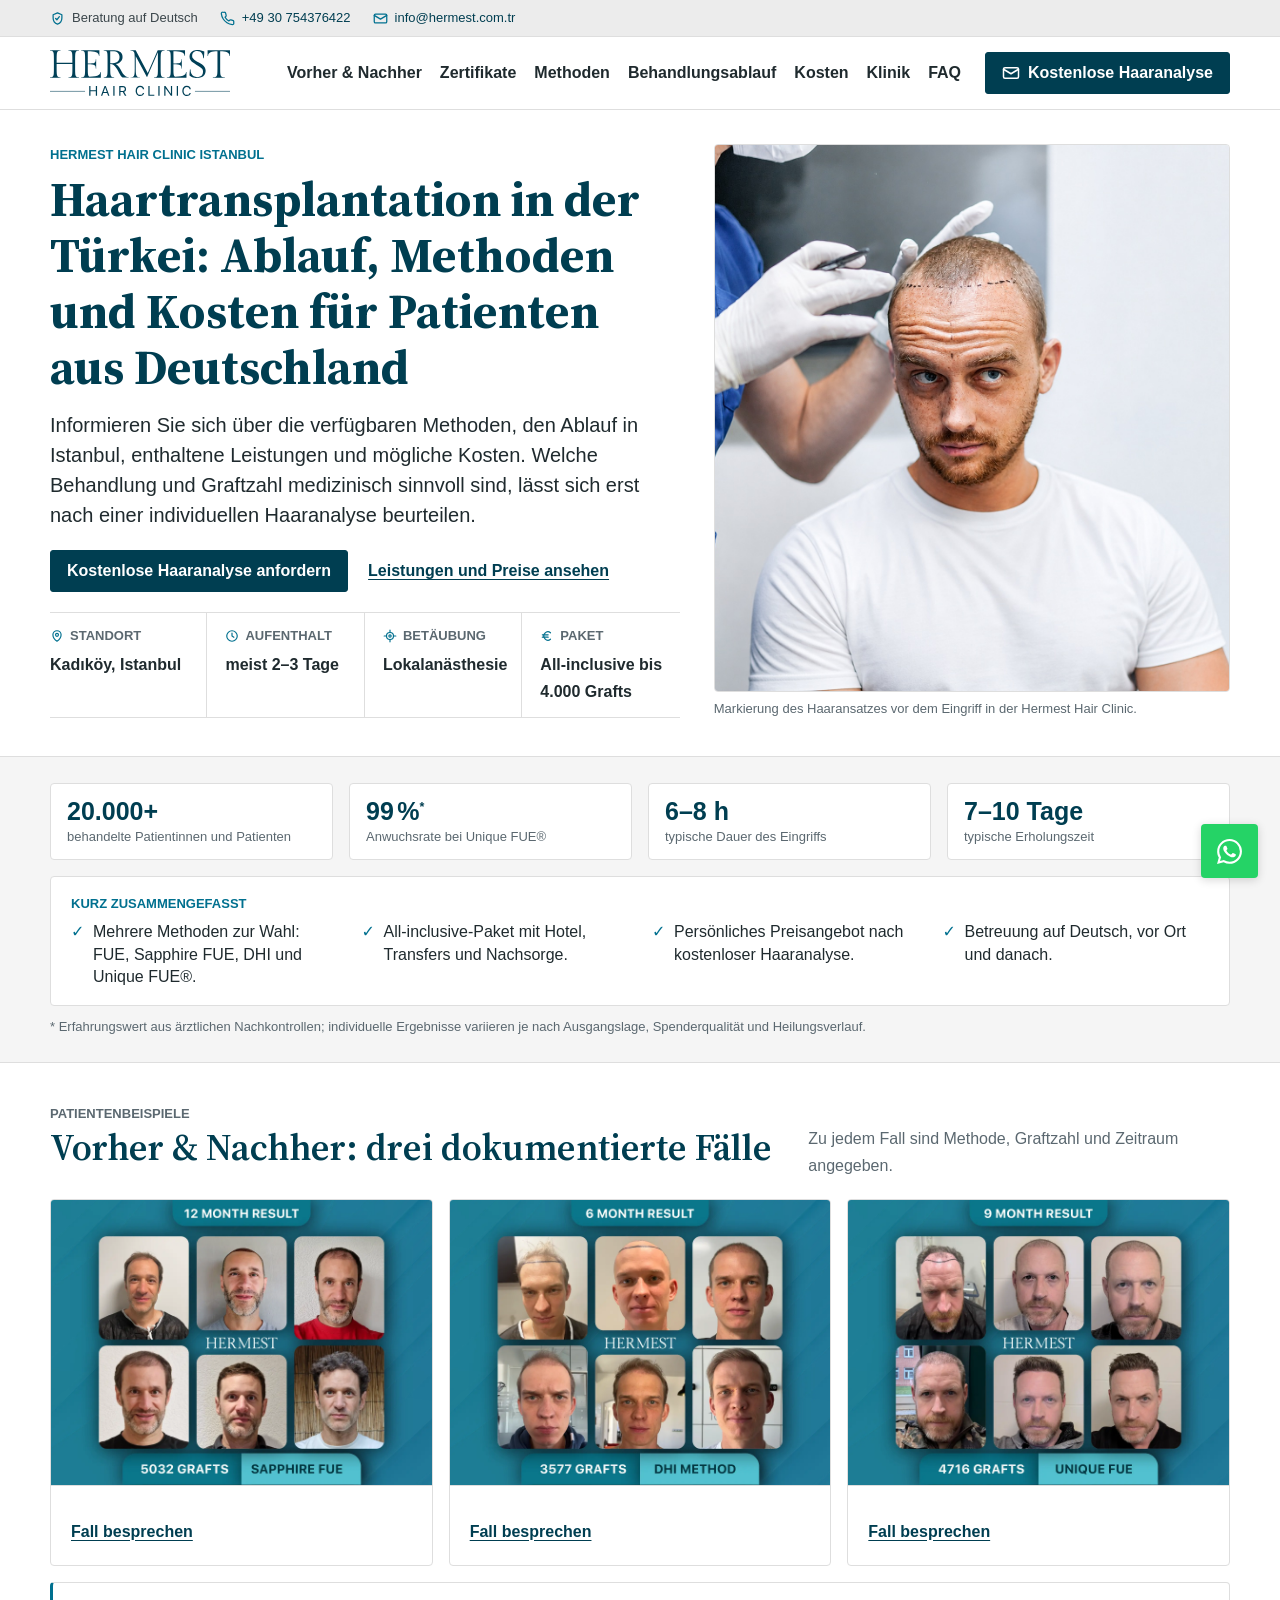
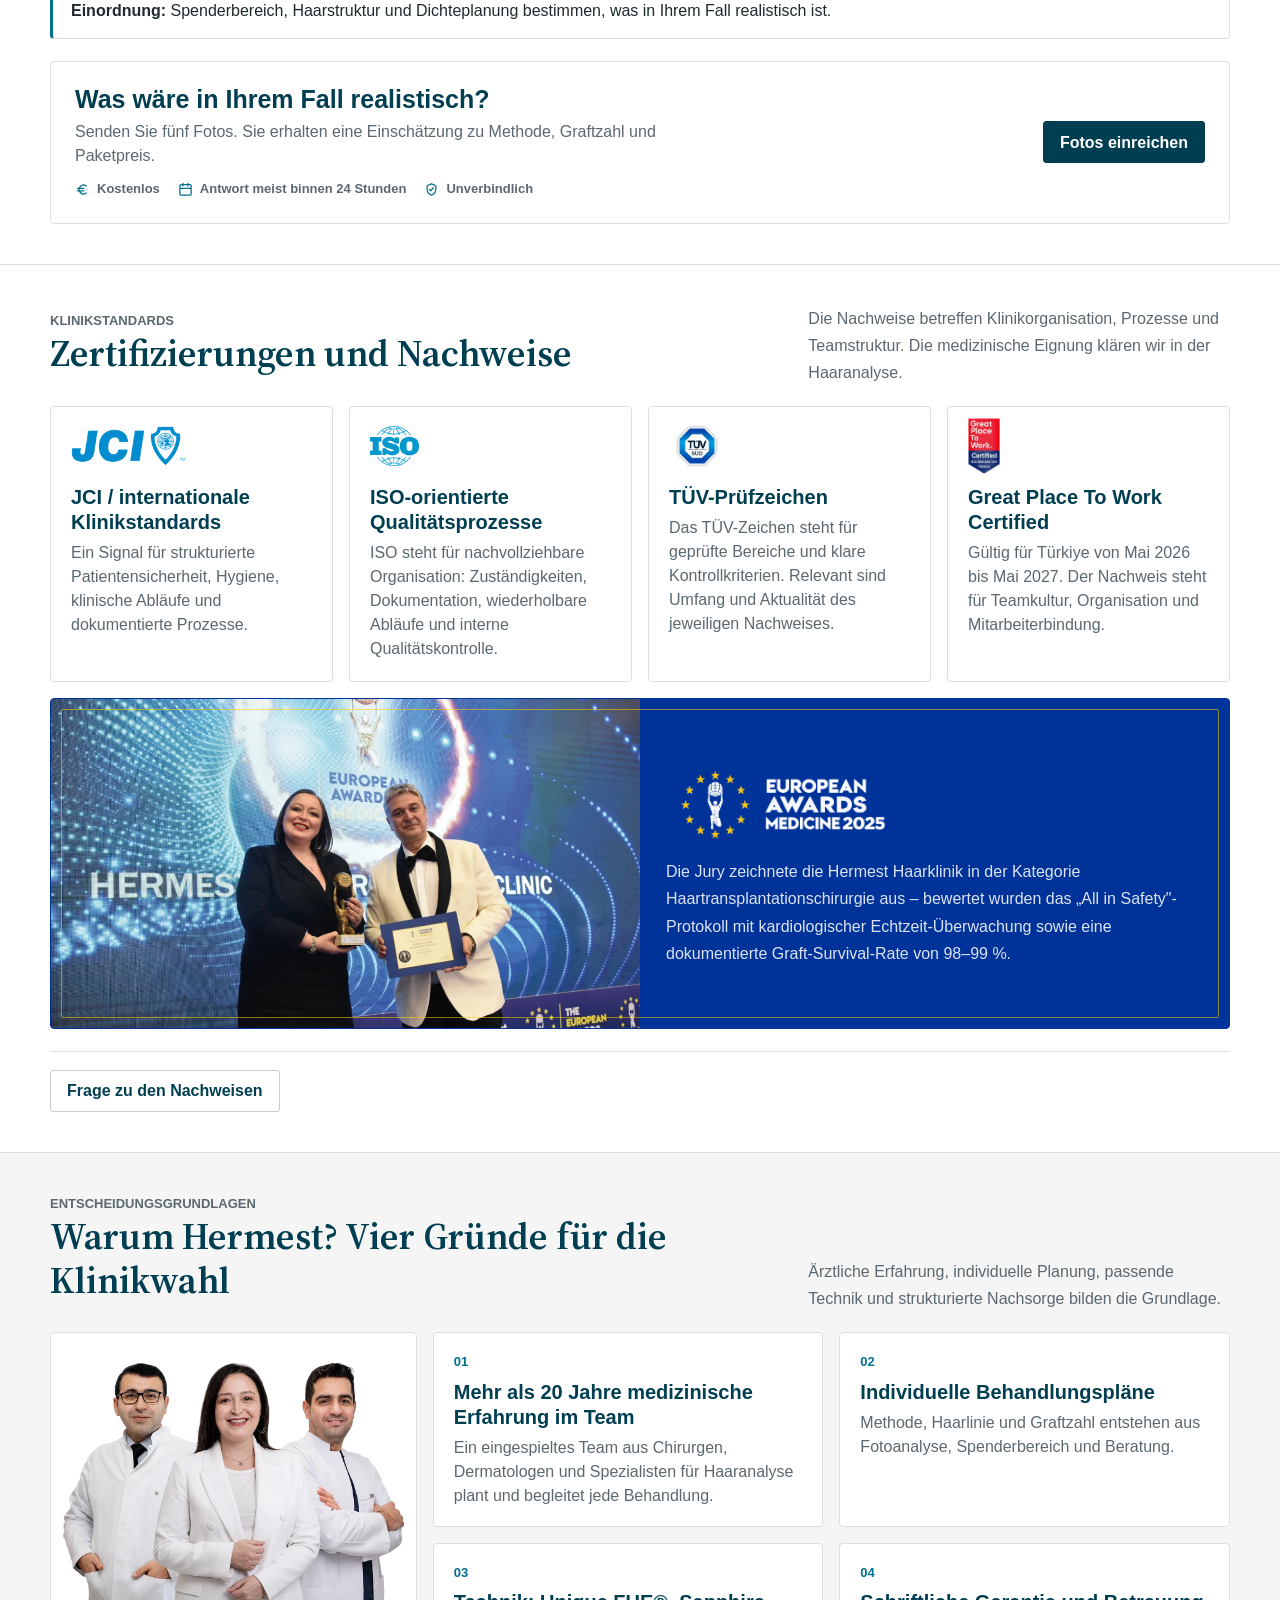
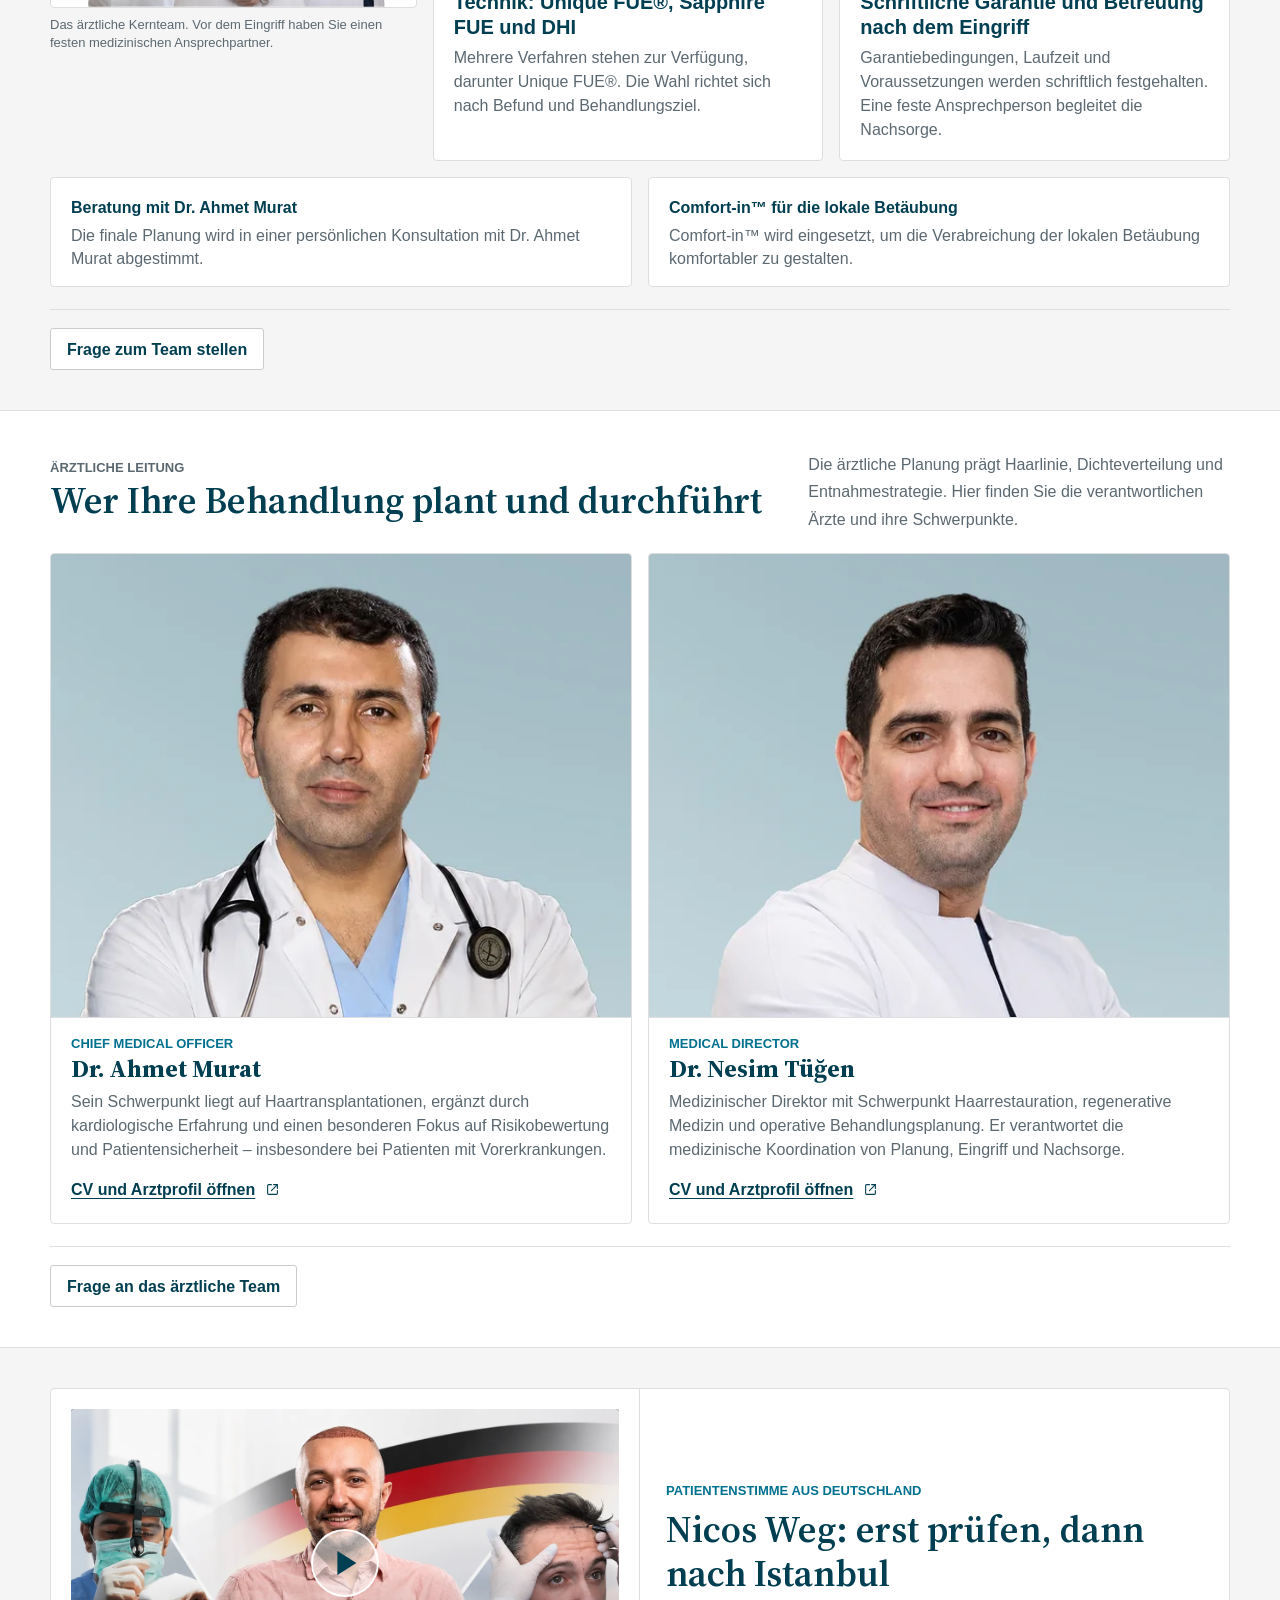
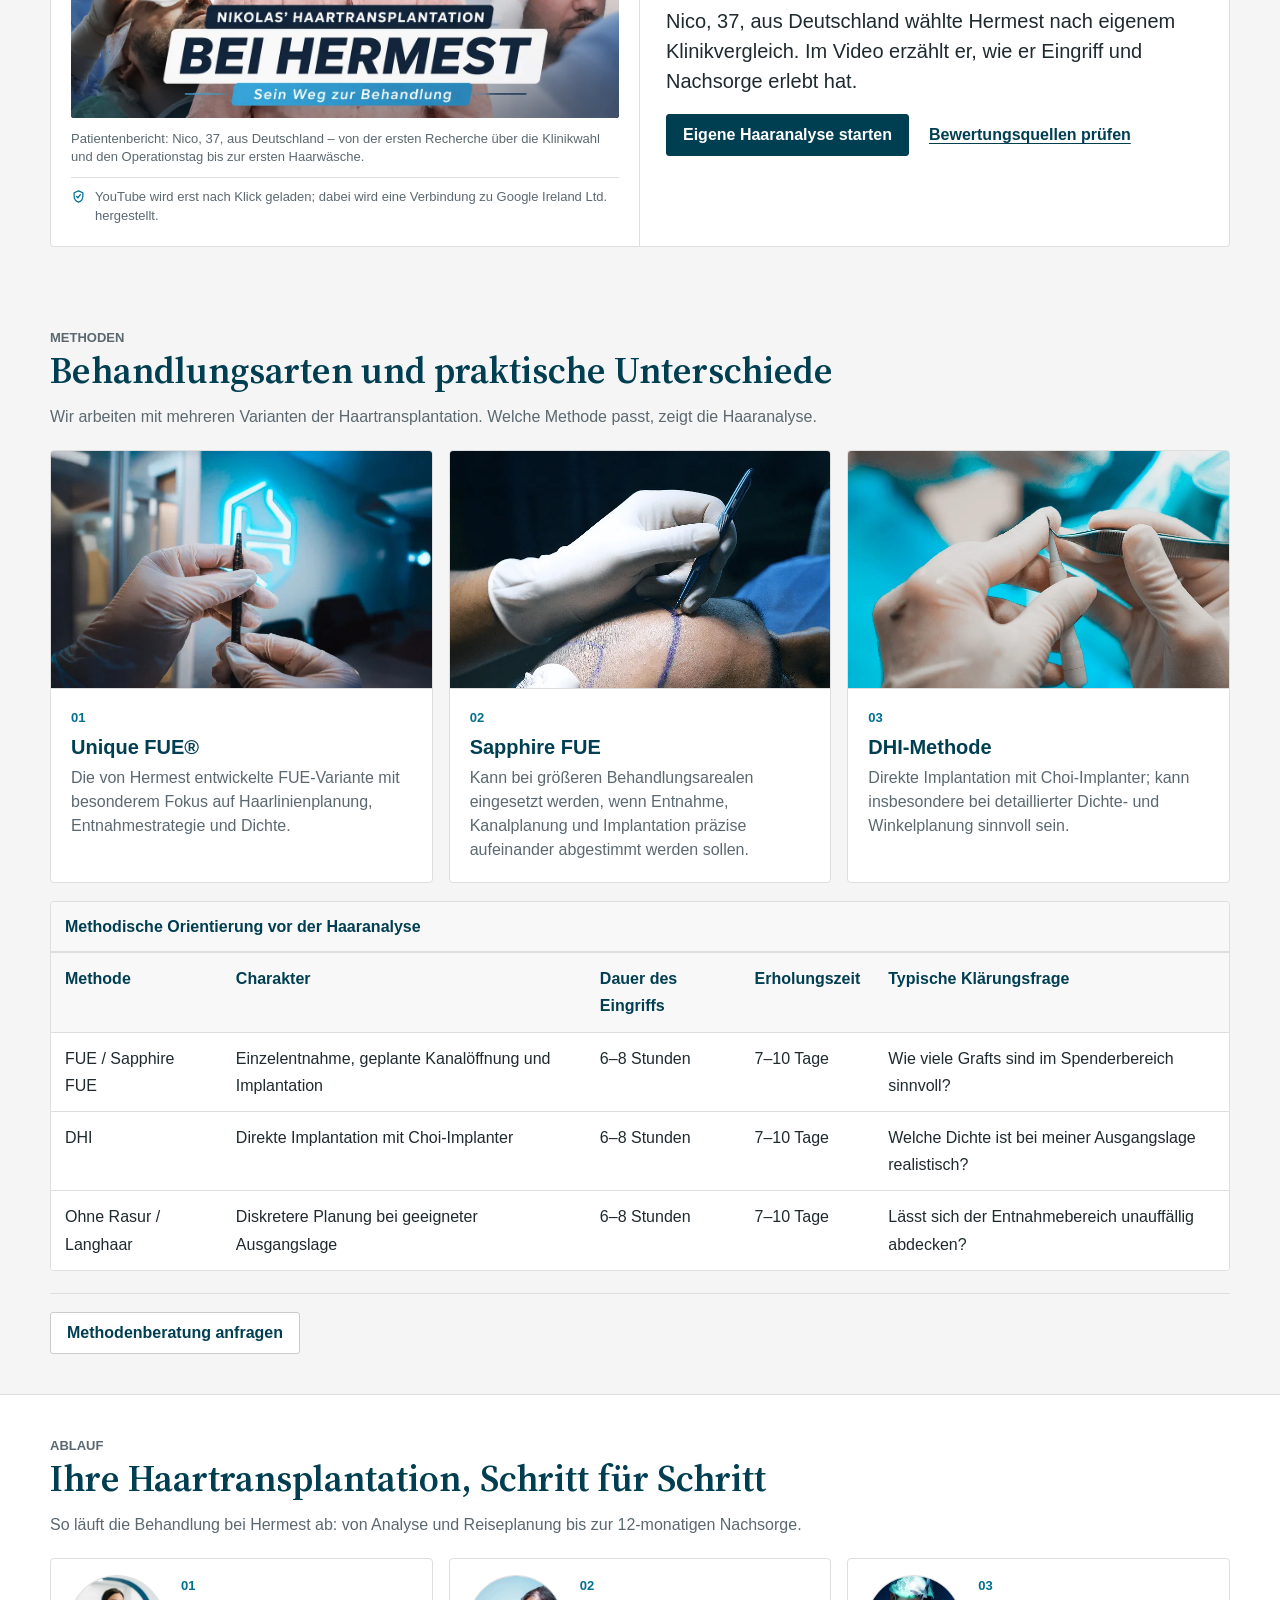
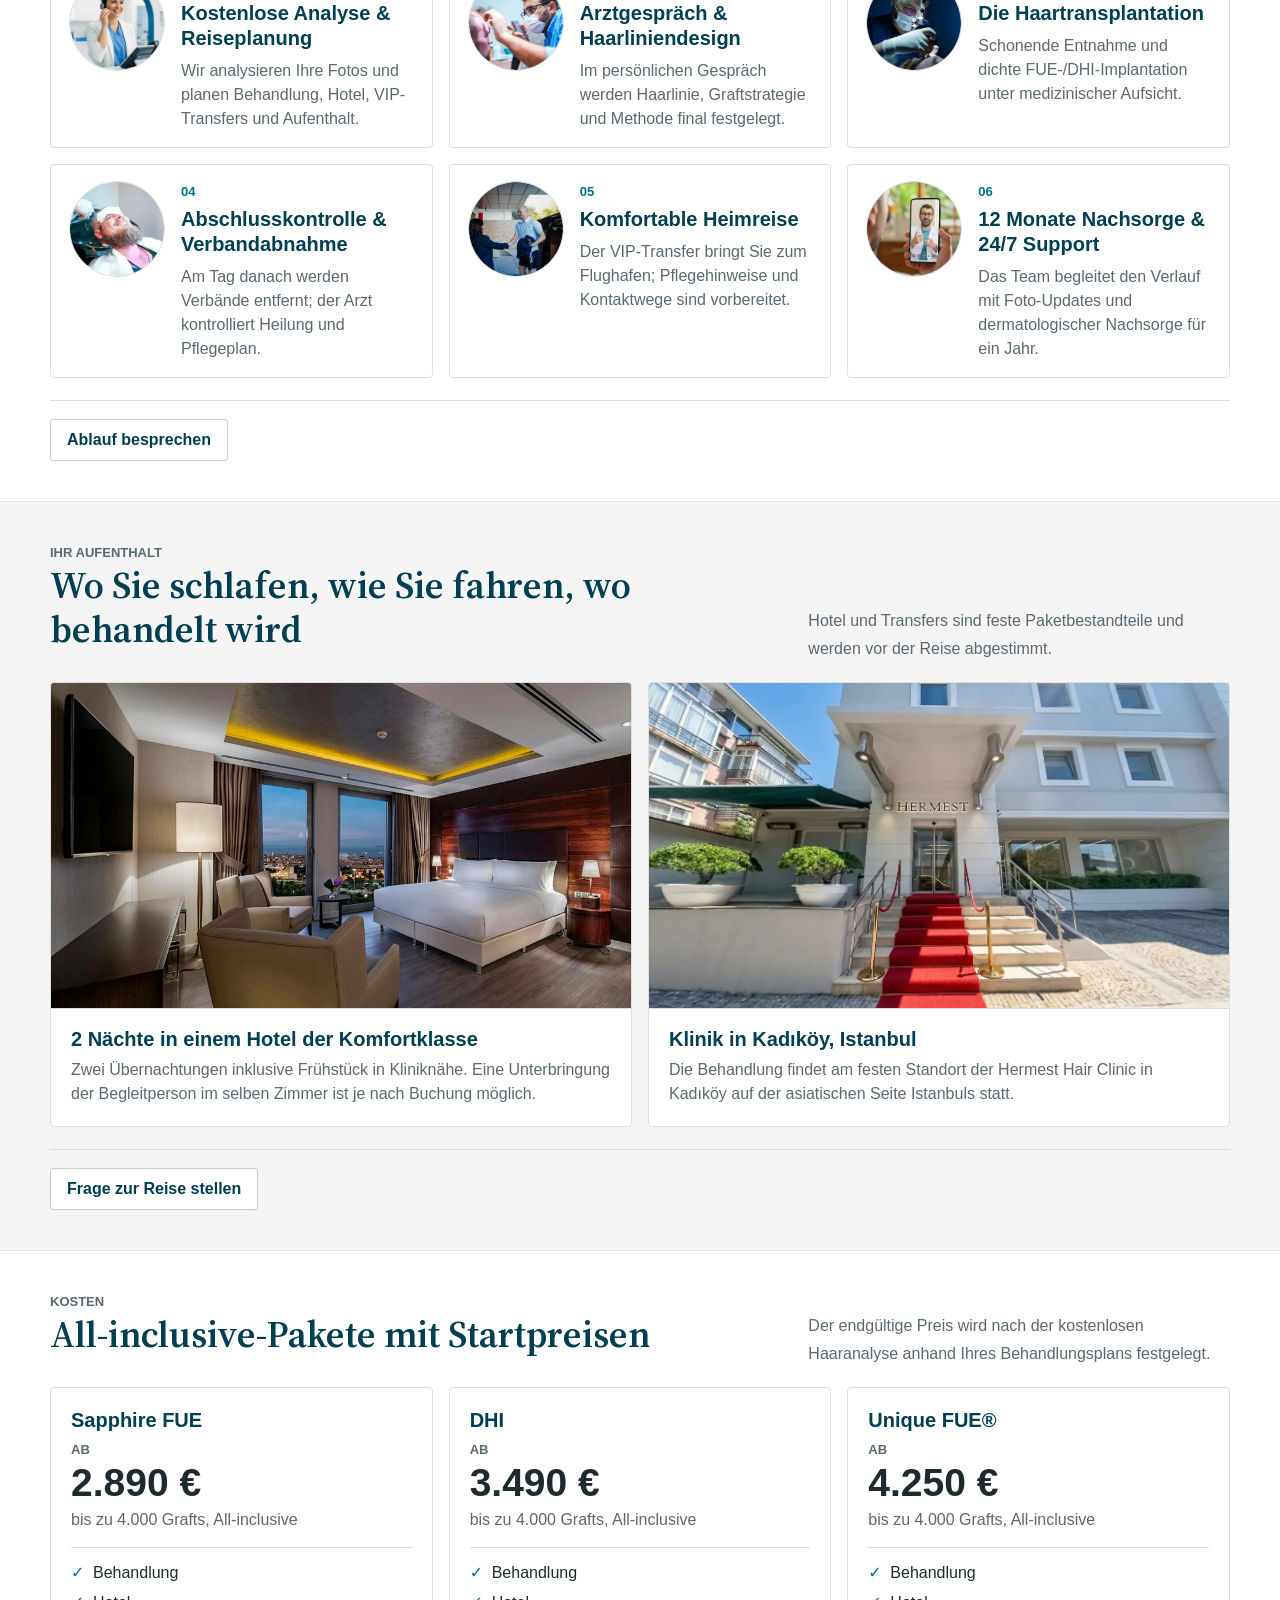
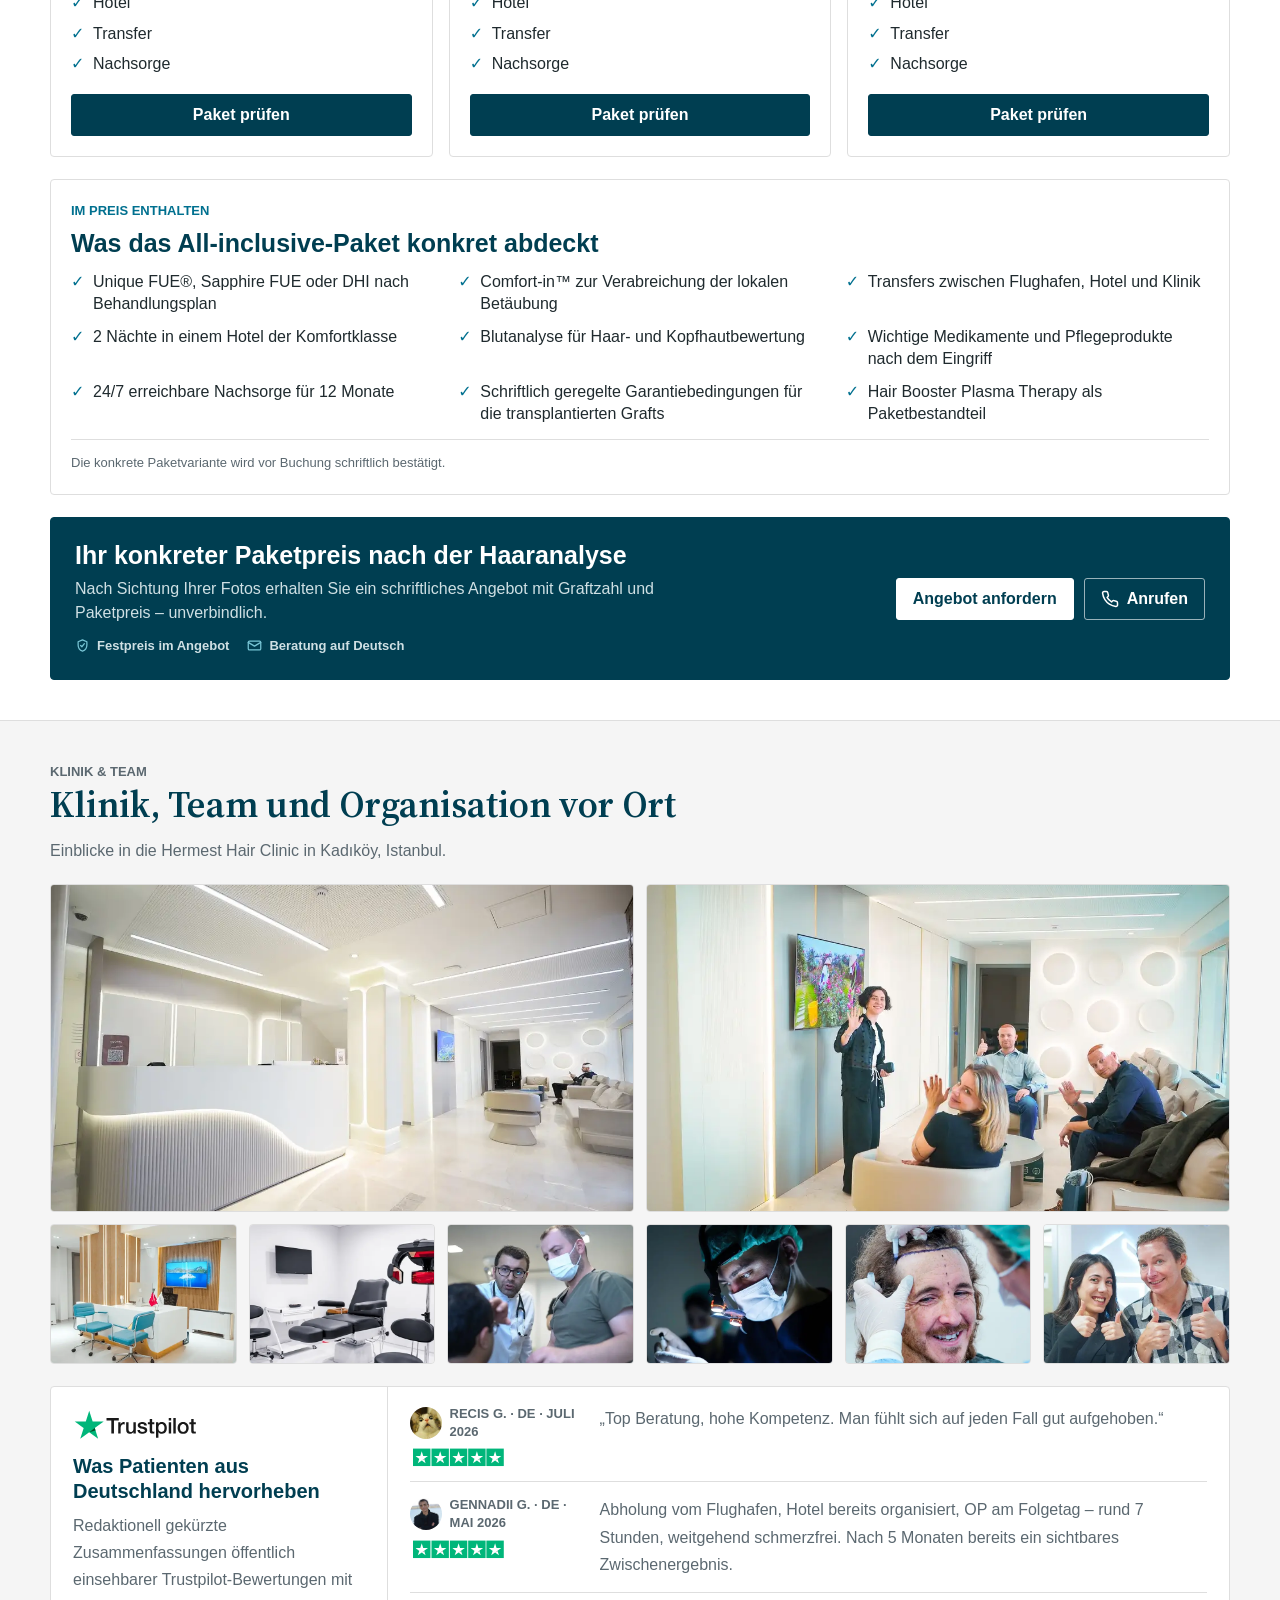
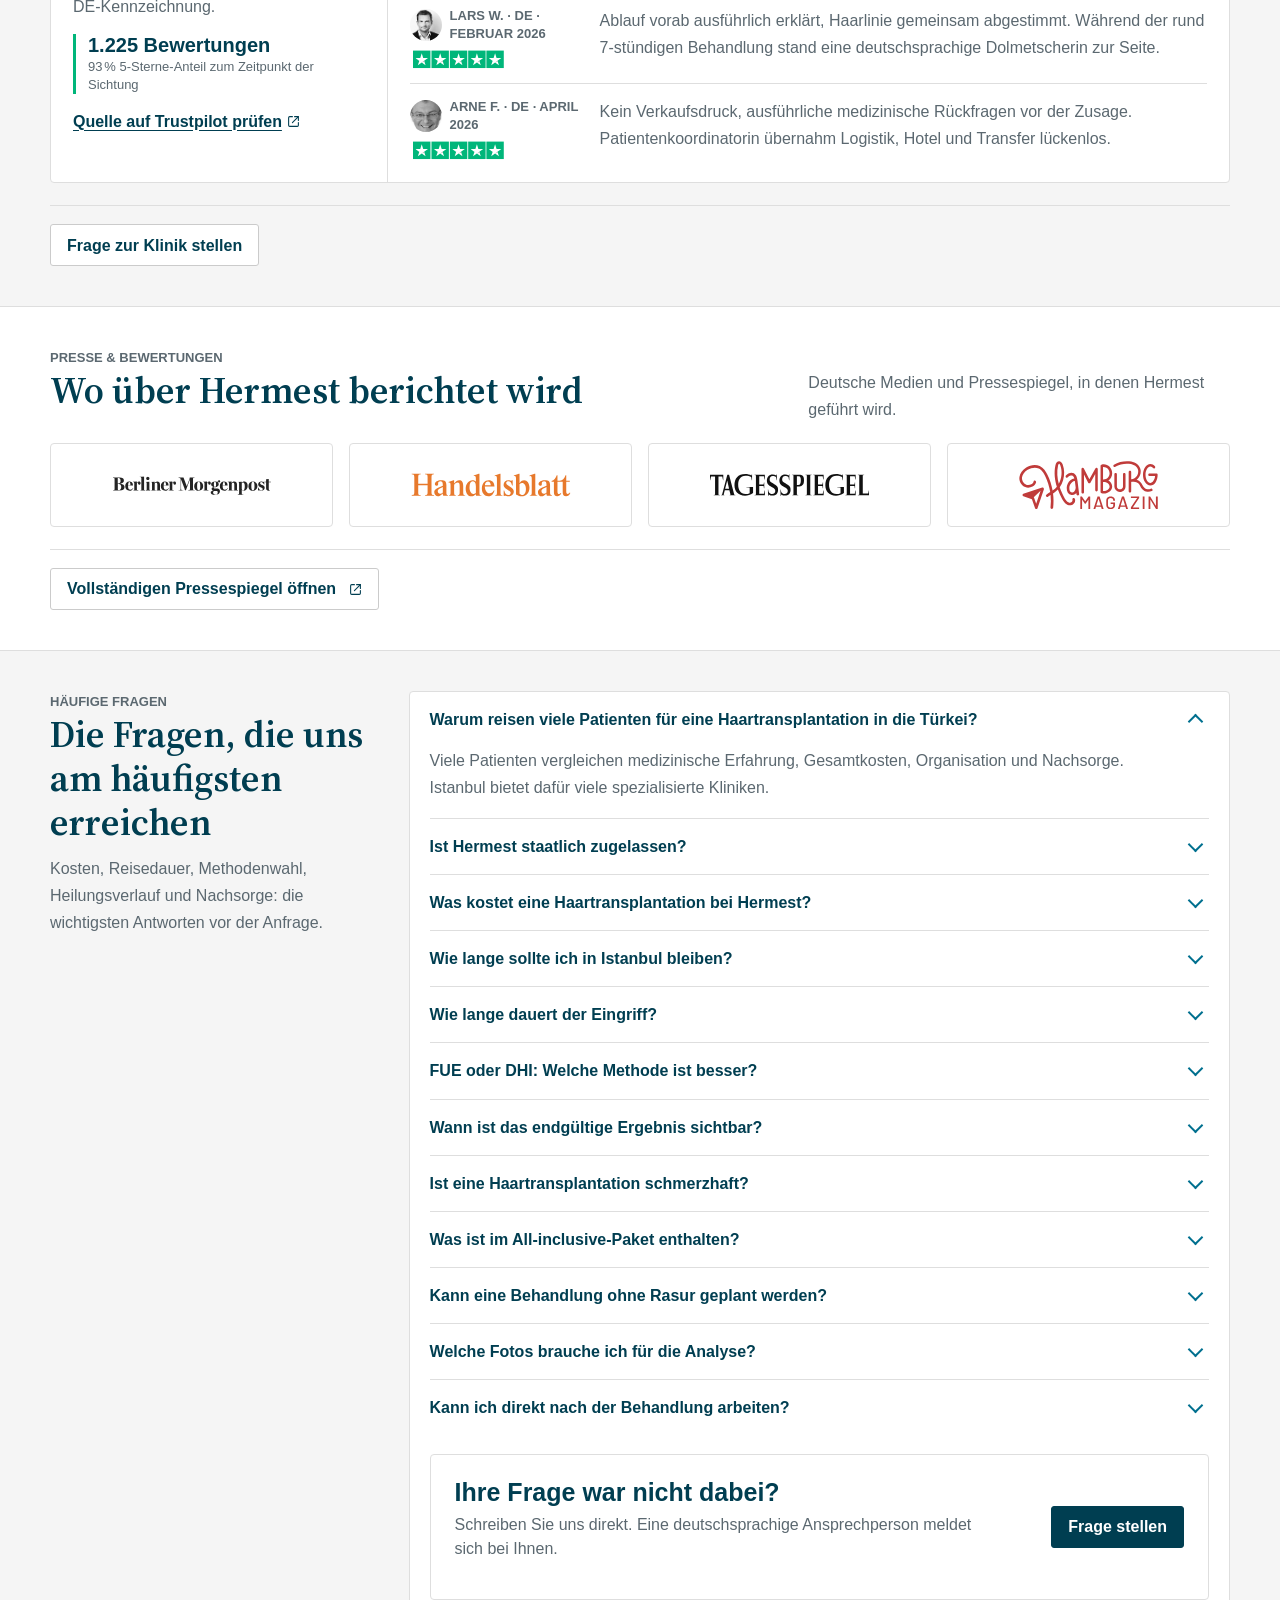
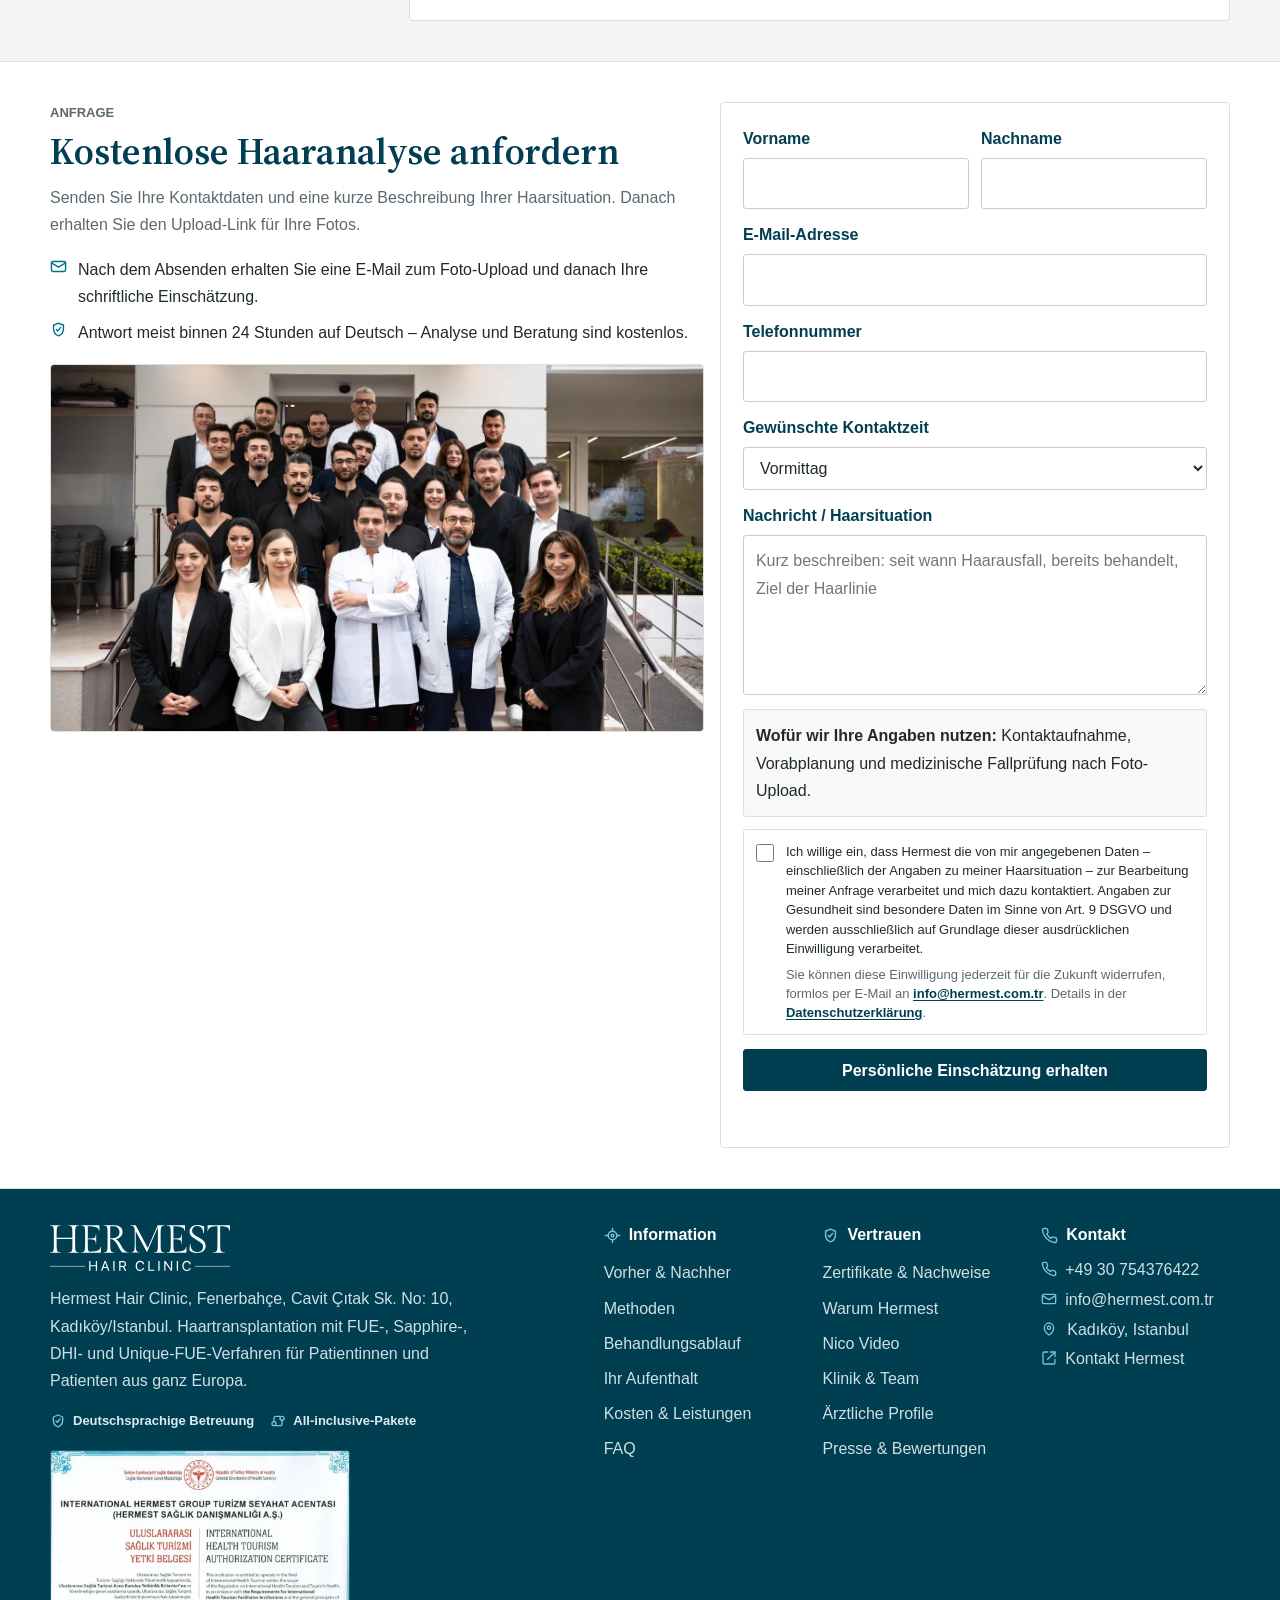
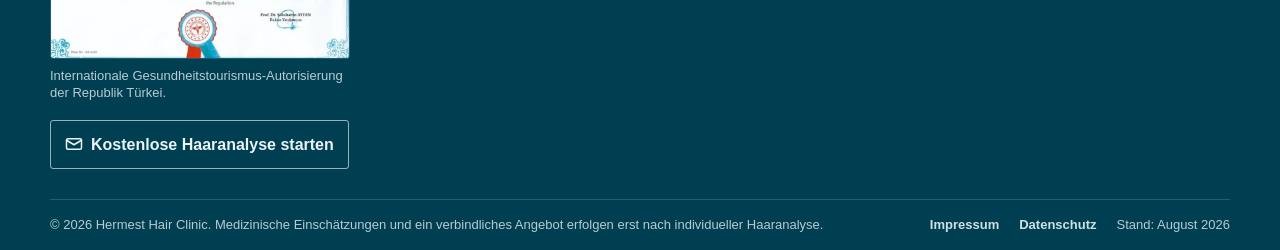
==== index.html @ f6129653 "Fix mobile nav overlap and press logos, update site assets - Fix mobile menu panel overlapping heade" ====
<!DOCTYPE html>
<html lang="de">
  <head>
    <meta charset="UTF-8" />
    <meta name="viewport" content="width=device-width, initial-scale=1.0" />
    <title>Haartransplantation Türkei | Hermest Hair Clinic – Beratung auf Deutsch</title>
    <meta
      name="description"
      content="Haartransplantation in Istanbul: Methoden, Ablauf, All-inclusive-Preise ab 2.890 Euro und kostenlose Haaranalyse. Deutschsprachige Betreuung, JCI- und ISO-zertifizierte Klinik."
    />
    <meta name="theme-color" content="#003e51" />
    <link rel="icon" href="assets/images/favicon.png" />

    <!--
      WICHTIG vor dem Livegang: Domain und Pfad prüfen.
      og:image und og:url müssen absolute URLs sein, sonst zeigen WhatsApp,
      Facebook und LinkedIn beim Teilen keine Vorschau an.
    -->
    <link rel="canonical" href="https://www.hermestclinic.com/de/" />
    <meta property="og:type" content="website" />
    <meta property="og:locale" content="de_DE" />
    <meta property="og:site_name" content="Hermest Hair Clinic" />
    <meta property="og:url" content="https://www.hermestclinic.com/de/" />
    <meta property="og:title" content="Haartransplantation Türkei – Hermest Hair Clinic" />
    <meta
      property="og:description"
      content="Methoden, Ablauf und All-inclusive-Preise ab 2.890 Euro. Kostenlose Haaranalyse mit deutschsprachiger Betreuung."
    />
    <meta property="og:image" content="https://www.hermestclinic.com/de/assets/images/og-image.jpg" />
    <meta property="og:image:width" content="1200" />
    <meta property="og:image:height" content="630" />
    <meta property="og:image:alt" content="Empfangsbereich der Hermest Hair Clinic in Kadıköy, Istanbul" />
    <meta name="twitter:card" content="summary_large_image" />
    <meta name="twitter:title" content="Haartransplantation Türkei – Hermest Hair Clinic" />
    <meta
      name="twitter:description"
      content="Methoden, Ablauf und All-inclusive-Preise ab 2.890 Euro. Kostenlose Haaranalyse mit deutschsprachiger Betreuung."
    />
    <meta name="twitter:image" content="https://www.hermestclinic.com/de/assets/images/og-image.jpg" />
    <link
      rel="preload"
      href="assets/fonts/source-serif-4-latin.woff2"
      as="font"
      type="font/woff2"
      crossorigin
    />
    <link rel="stylesheet" href="styles.css" />
    <script type="application/ld+json">
{
      "@context": "https://schema.org",
      "@type": "MedicalClinic",
      "name": "Hermest Hair Clinic",
      "url": "https://www.hermestclinic.com/de/",
      "image": "https://www.hermestclinic.com/de/assets/images/og-image.jpg",
      "logo": "https://www.hermestclinic.com/de/assets/images/logo-hair-clinic.svg",
      "description": "Klinik für Haartransplantation in Istanbul mit deutschsprachiger Betreuung. Verfahren: FUE, Sapphire FUE, DHI und Unique FUE.",
      "medicalSpecialty": "Dermatology",
      "address": {
        "@type": "PostalAddress",
        "streetAddress": "Fenerbahçe, Cavit Çıtak Sk. No: 10",
        "addressLocality": "Kadıköy",
        "addressRegion": "Istanbul",
        "postalCode": "34726",
        "addressCountry": "TR"
      },
      "telephone": "+49 30 754376422",
      "email": "info@hermest.com.tr",
      "availableLanguage": [
        {
          "@type": "Language",
          "name": "German"
        },
        {
          "@type": "Language",
          "name": "English"
        },
        {
          "@type": "Language",
          "name": "Turkish"
        }
      ],
      "priceRange": "ab 2.890 EUR",
      "areaServed": {
        "@type": "Country",
        "name": "Deutschland"
      }
    }
    </script>
    <script type="application/ld+json">
    {
      "@context": "https://schema.org",
      "@type": "FAQPage",
      "inLanguage": "de-DE",
      "mainEntity": [
        {
          "@type": "Question",
          "name": "Warum reisen viele Patienten für eine Haartransplantation in die Türkei?",
          "acceptedAnswer": {
            "@type": "Answer",
            "text": "Viele Patienten vergleichen medizinische Erfahrung, Gesamtkosten, Organisation und Nachsorge. Istanbul bietet dafür viele spezialisierte Kliniken."
          }
        },
        {
          "@type": "Question",
          "name": "Ist Hermest staatlich zugelassen?",
          "acceptedAnswer": {
            "@type": "Answer",
            "text": "Ja. Hermest ist durch das türkische Gesundheitsministerium zugelassen und zusätzlich im Bereich Gesundheitstourismus zertifiziert. Die entsprechenden Nachweise können Sie im Beratungsgespräch jederzeit anfordern."
          }
        },
        {
          "@type": "Question",
          "name": "Was kostet eine Haartransplantation bei Hermest?",
          "acceptedAnswer": {
            "@type": "Answer",
            "text": "Die Pakete beginnen bei 2.890 Euro für Sapphire FUE, 3.490 Euro für DHI und 4.250 Euro für Unique FUE®, jeweils all-inclusive bis zu 4.000 Grafts. Der für Sie geltende Paketpreis wird nach der individuellen Haaranalyse im persönlichen Angebot festgehalten."
          }
        },
        {
          "@type": "Question",
          "name": "Wie lange sollte ich in Istanbul bleiben?",
          "acceptedAnswer": {
            "@type": "Answer",
            "text": "Planen Sie in der Regel 2–3 Tage ein. Darin enthalten sind Anreise, Voruntersuchung, Behandlung, erste Haarwäsche, Kontrolle und die Abreise mit Ihren Pflegeanweisungen."
          }
        },
        {
          "@type": "Question",
          "name": "Wie lange dauert der Eingriff?",
          "acceptedAnswer": {
            "@type": "Answer",
            "text": "In der Regel 6–8 Stunden. Bei sehr hohen Graftzahlen kann der Eingriff bis zu 9 Stunden dauern – mit Pausen, in denen Sie essen und sich ausruhen können."
          }
        },
        {
          "@type": "Question",
          "name": "FUE oder DHI: Welche Methode ist besser?",
          "acceptedAnswer": {
            "@type": "Answer",
            "text": "FUE wird häufig bei größeren Arealen eingesetzt, DHI bei detaillierter Dichte- und Winkelplanung. Die Entscheidung fällt nach Fotoanalyse."
          }
        },
        {
          "@type": "Question",
          "name": "Wann ist das endgültige Ergebnis sichtbar?",
          "acceptedAnswer": {
            "@type": "Answer",
            "text": "Transplantierte Haare können nach 2–4 Wochen vorübergehend ausfallen. Erste sichtbare Entwicklungen zeigen sich oft nach einigen Monaten, das endgültige Ergebnis wird meist nach 8–12 Monaten beurteilt."
          }
        },
        {
          "@type": "Question",
          "name": "Ist eine Haartransplantation schmerzhaft?",
          "acceptedAnswer": {
            "@type": "Answer",
            "text": "Die lokale Betäubung soll Schmerzen während des Eingriffs reduzieren; Comfort-in™ wird dabei zur komfortableren Verabreichung eingesetzt. Wie die Behandlung empfunden wird, ist individuell unterschiedlich."
          }
        },
        {
          "@type": "Question",
          "name": "Was ist im All-inclusive-Paket enthalten?",
          "acceptedAnswer": {
            "@type": "Answer",
            "text": "Operation, 2 Nächte Unterkunft, VIP-Transfers, deutschsprachige Koordination, Medikamente und die Nachsorge über 12 Monate. Den genauen Umfang Ihres Pakets bestätigen wir Ihnen vor der Buchung schriftlich."
          }
        },
        {
          "@type": "Question",
          "name": "Kann eine Behandlung ohne Rasur geplant werden?",
          "acceptedAnswer": {
            "@type": "Answer",
            "text": "Ja, wir bieten Behandlungen ohne Rasur sowie Langhaar-Varianten an. Ob das in Ihrem Fall medizinisch und praktisch sinnvoll ist, hängt von Haardichte, Haarlänge, Empfängerbereich und Entnahmeplanung ab."
          }
        },
        {
          "@type": "Question",
          "name": "Welche Fotos brauche ich für die Analyse?",
          "acceptedAnswer": {
            "@type": "Answer",
            "text": "Bitte senden Sie scharfe Fotos von vorne, beiden Seiten, Oberkopf, Haarlinie und Spenderbereich bei gutem Licht."
          }
        },
        {
          "@type": "Question",
          "name": "Kann ich direkt nach der Behandlung arbeiten?",
          "acceptedAnswer": {
            "@type": "Answer",
            "text": "Büroarbeit ist je nach Verlauf oft früher möglich als körperlich belastende Arbeit. Planen Sie sichtbare Rötung, Krustenbildung und Schonung ein."
          }
        }
      ]
    }
    </script>
  </head>
  <body>
    <a class="skip-link" href="#main">Zum Inhalt springen</a>
    <svg class="site-icon-sprite" aria-hidden="true" focusable="false">
      <symbol id="icon-shield" viewBox="0 0 24 24">
        <path d="M12 3 19 6v5c0 4.7-2.8 8.4-7 10-4.2-1.6-7-5.3-7-10V6l7-3Z" />
        <path d="m9 12 2 2 4-5" />
      </symbol>
      <symbol id="icon-phone" viewBox="0 0 24 24">
        <path d="M22 16.9v3a2 2 0 0 1-2.2 2 19.8 19.8 0 0 1-8.6-3.1 19.5 19.5 0 0 1-6-6A19.8 19.8 0 0 1 2.1 4.2 2 2 0 0 1 4.1 2h3a2 2 0 0 1 2 1.7c.1 1 .4 2 .7 2.9a2 2 0 0 1-.5 2.1L8.1 9.9a16 16 0 0 0 6 6l1.2-1.2a2 2 0 0 1 2.1-.5c.9.3 1.9.6 2.9.7a2 2 0 0 1 1.7 2Z" />
      </symbol>
      <symbol id="icon-mail" viewBox="0 0 24 24">
        <path d="M4 5h16a2 2 0 0 1 2 2v10a2 2 0 0 1-2 2H4a2 2 0 0 1-2-2V7a2 2 0 0 1 2-2Z" />
        <path d="m22 7-10 6L2 7" />
      </symbol>
      <symbol id="icon-calendar" viewBox="0 0 24 24">
        <path d="M8 2v4M16 2v4M3 10h18M5 4h14a2 2 0 0 1 2 2v13a2 2 0 0 1-2 2H5a2 2 0 0 1-2-2V6a2 2 0 0 1 2-2Z" />
      </symbol>
      <symbol id="icon-image" viewBox="0 0 24 24">
        <path d="M4 5h16a2 2 0 0 1 2 2v10a2 2 0 0 1-2 2H4a2 2 0 0 1-2-2V7a2 2 0 0 1 2-2Z" />
        <path d="m2 16 5-5 4 4 3-3 8 8" />
        <path d="M8.5 9.5h.01" />
      </symbol>
      <symbol id="icon-method" viewBox="0 0 24 24">
        <path d="M12 2v4M12 18v4M2 12h4M18 12h4" />
        <circle cx="12" cy="12" r="6" />
        <circle cx="12" cy="12" r="2" />
      </symbol>
      <symbol id="icon-route" viewBox="0 0 24 24">
        <path d="M6 19a3 3 0 1 0 0-6 3 3 0 0 0 0 6ZM18 11a3 3 0 1 0 0-6 3 3 0 0 0 0 6Z" />
        <path d="M6 13V8a3 3 0 0 1 3-3h6M18 11v5a3 3 0 0 1-3 3H9" />
      </symbol>
      <symbol id="icon-euro" viewBox="0 0 24 24">
        <path d="M18 6.5A7 7 0 1 0 18 17.5" />
        <path d="M4 10h10M4 14h10" />
      </symbol>
      <symbol id="icon-building" viewBox="0 0 24 24">
        <path d="M4 21V5a2 2 0 0 1 2-2h9a2 2 0 0 1 2 2v16" />
        <path d="M9 21v-5h3v5M8 7h1M12 7h1M8 11h1M12 11h1M17 9h1a2 2 0 0 1 2 2v10" />
      </symbol>
      <symbol id="icon-help" viewBox="0 0 24 24">
        <circle cx="12" cy="12" r="10" />
        <path d="M9.1 9a3 3 0 1 1 5.4 1.8c-.9.8-1.5 1.3-1.5 2.7" />
        <path d="M12 17h.01" />
      </symbol>
      <symbol id="icon-play" viewBox="0 0 24 24">
        <path d="m8 5 11 7-11 7V5Z" />
      </symbol>
      <symbol id="icon-external" viewBox="0 0 24 24">
        <path d="M14 3h7v7" />
        <path d="m10 14 11-11" />
        <path d="M21 14v5a2 2 0 0 1-2 2H5a2 2 0 0 1-2-2V5a2 2 0 0 1 2-2h5" />
      </symbol>
      <symbol id="icon-map" viewBox="0 0 24 24">
        <path d="M12 21s7-4.4 7-11a7 7 0 1 0-14 0c0 6.6 7 11 7 11Z" />
        <circle cx="12" cy="10" r="2.5" />
      </symbol>
      <symbol id="icon-clock" viewBox="0 0 24 24">
        <circle cx="12" cy="12" r="9" />
        <path d="M12 7v5.2l3.2 2" />
      </symbol>
      <symbol id="icon-close" viewBox="0 0 24 24">
        <path d="M6 6l12 12M18 6 6 18" />
      </symbol>
      <!-- Offizielle WhatsApp-Wortbildmarke (Quelle: Meta Brand Resources) -->
      <symbol id="icon-whatsapp" viewBox="0 0 24 24">
        <path d="M17.472 14.382c-.297-.149-1.758-.867-2.03-.967-.273-.099-.471-.148-.67.15-.197.297-.767.966-.94 1.164-.173.199-.347.223-.644.075-.297-.15-1.255-.463-2.39-1.475-.883-.788-1.48-1.761-1.653-2.059-.173-.297-.018-.458.13-.606.134-.133.298-.347.446-.52.149-.174.198-.298.298-.497.099-.198.05-.371-.025-.52-.075-.149-.669-1.612-.916-2.207-.242-.579-.487-.5-.669-.51-.173-.008-.371-.01-.57-.01-.198 0-.52.074-.792.372-.272.297-1.04 1.016-1.04 2.479 0 1.462 1.065 2.875 1.213 3.074.149.198 2.096 3.2 5.077 4.487.709.306 1.262.489 1.694.625.712.227 1.36.195 1.871.118.571-.085 1.758-.719 2.006-1.413.248-.694.248-1.289.173-1.413-.074-.124-.272-.198-.57-.347m-5.421 7.403h-.004a9.87 9.87 0 01-5.031-1.378l-.361-.214-3.741.982.998-3.648-.235-.374a9.86 9.86 0 01-1.51-5.26c.001-5.45 4.436-9.884 9.888-9.884 2.64 0 5.122 1.03 6.988 2.898a9.825 9.825 0 012.893 6.994c-.003 5.45-4.437 9.884-9.885 9.884m8.413-18.297A11.815 11.815 0 0012.05 0C5.495 0 .16 5.335.157 11.892c0 2.096.547 4.142 1.588 5.945L.057 24l6.305-1.654a11.882 11.882 0 005.683 1.448h.005c6.554 0 11.89-5.335 11.893-11.893a11.821 11.821 0 00-3.48-8.413Z" />
      </symbol>
    </svg>

    <header id="top" class="site-header">
      <div class="service-strip">
        <div class="container service-strip__inner">
          <div class="service-strip__contact">
            <span class="service-item"><svg class="icon"><use href="#icon-shield"></use></svg>Beratung auf Deutsch</span>
            <span class="service-item"><svg class="icon"><use href="#icon-phone"></use></svg><a href="tel:+4930754376422">+49 30 754376422</a></span>
            <span class="service-item service-item--mail"><svg class="icon"><use href="#icon-mail"></use></svg><a href="mailto:info@hermest.com.tr">info@hermest.com.tr</a></span>
          </div>
        </div>
      </div>

      <div class="container masthead">
        <a class="brand" href="#top" aria-label="Hermest Hair Clinic Start">
          <img src="assets/images/logo-hair-clinic.svg" alt="Hermest Hair Clinic" decoding="async" />
        </a>
        <nav id="primary-nav" class="primary-nav" aria-label="Hauptnavigation">
          <a href="#ergebnisse">Vorher &amp; Nachher</a>
          <a href="#zertifikate">Zertifikate</a>
          <a href="#methoden">Methoden</a>
          <a href="#ablauf">Behandlungsablauf</a>
          <a href="#preise">Kosten</a>
          <a href="#klinik">Klinik</a>
          <a href="#faq">FAQ</a>
        </nav>
        <div class="masthead__actions">
          <a class="header-cta" href="#kontakt"><svg class="icon"><use href="#icon-mail"></use></svg><span>Kostenlose Haaranalyse</span></a>
          <button class="menu-toggle" type="button" aria-expanded="false" aria-controls="primary-nav">
            <span class="menu-toggle__bars" aria-hidden="true"></span>
            <span class="menu-toggle__label">Menü</span>
          </button>
        </div>
      </div>
    </header>

    <main id="main">
      <section id="uebersicht" class="hero">
        <div class="container hero__grid">
          <div class="hero__copy">
            <p class="eyebrow">Hermest Hair Clinic Istanbul</p>
            <h1>Haartransplantation in der Türkei: Ablauf, Methoden und Kosten für Patienten aus Deutschland</h1>
            <p class="lead">
              Informieren Sie sich über die verfügbaren Methoden, den Ablauf in Istanbul, enthaltene Leistungen und
              mögliche Kosten. Welche Behandlung und Graftzahl medizinisch sinnvoll sind, lässt sich erst nach einer
              individuellen Haaranalyse beurteilen.
            </p>

            <div class="hero-actions">
              <button
                type="button"
                class="button button--primary"
                data-lead-trigger
                data-topic="Allgemeine Anfrage"
                data-heading="Kostenlose Haaranalyse anfordern"
                data-subtext="Kurz Kontakt hinterlassen – wir melden uns mit den nächsten Schritten."
              >
                Kostenlose Haaranalyse anfordern
              </button>
              <a class="text-link" href="#preise">Leistungen und Preise ansehen</a>
            </div>

            <dl class="quick-spec">
              <div>
                <dt><svg class="icon" aria-hidden="true"><use href="#icon-map"></use></svg>Standort</dt>
                <dd>Kadıköy, Istanbul</dd>
              </div>
              <div>
                <dt><svg class="icon" aria-hidden="true"><use href="#icon-clock"></use></svg>Aufenthalt</dt>
                <dd>meist 2–3 Tage</dd>
              </div>
              <div>
                <dt><svg class="icon" aria-hidden="true"><use href="#icon-method"></use></svg>Betäubung</dt>
                <dd>Lokalanästhesie</dd>
              </div>
              <div>
                <dt><svg class="icon" aria-hidden="true"><use href="#icon-euro"></use></svg>Paket</dt>
                <dd>All-inclusive bis 4.000 Grafts</dd>
              </div>
            </dl>
          </div>

          <figure class="document-photo hero__aside">
            <img src="assets/images/hero.jpg" alt="Arzt markiert den Haaransatz eines Patienten vor der Haartransplantation in der Hermest Hair Clinic" fetchpriority="high" decoding="async" />
            <figcaption>Markierung des Haaransatzes vor dem Eingriff in der Hermest Hair Clinic.</figcaption>
          </figure>
        </div>
      </section>

      <!-- Kennzahlen und Kurzfassung: helle Karten statt einer dunklen Vollflaeche. -->
      <section class="snapshot" aria-label="Auf einen Blick">
        <div class="container">
          <div class="snapshot__facts">
            <div>
              <span class="fact-number">20.000+</span>
              <span class="fact-label">behandelte Patientinnen und Patienten</span>
            </div>
            <div>
              <span class="fact-number">99 %<sup>*</sup></span>
              <span class="fact-label">Anwuchsrate bei Unique FUE®</span>
            </div>
            <div>
              <span class="fact-number">6–8 h</span>
              <span class="fact-label">typische Dauer des Eingriffs</span>
            </div>
            <div>
              <span class="fact-number">7–10 Tage</span>
              <span class="fact-label">typische Erholungszeit</span>
            </div>
          </div>

          <div class="snapshot__summary">
            <p class="box-label">Kurz zusammengefasst</p>
            <ul class="checked-list">
              <li>Mehrere Methoden zur Wahl: FUE, Sapphire FUE, DHI und Unique FUE®.</li>
              <li>All-inclusive-Paket mit Hotel, Transfers und Nachsorge.</li>
              <li>Persönliches Preisangebot nach kostenloser Haaranalyse.</li>
              <li>Betreuung auf Deutsch, vor Ort und danach.</li>
            </ul>
          </div>

          <p class="snapshot__note">
            * Erfahrungswert aus ärztlichen Nachkontrollen; individuelle Ergebnisse variieren je nach Ausgangslage,
            Spenderqualität und Heilungsverlauf.
          </p>
        </div>
      </section>

      <section id="ergebnisse" class="section-block section-block--white">
        <div class="container">
          <div class="section-heading section-heading--split">
            <div>
              <p class="section-label">Patientenbeispiele</p>
              <h2>Vorher &amp; Nachher: drei dokumentierte Fälle</h2>
            </div>
            <p>
              Zu jedem Fall sind Methode, Graftzahl und Zeitraum angegeben.
            </p>
          </div>

          <!-- Fallkarten wie Produktkarten: Foto zuerst, dann Methode, Graftzahl, Zeitraum. -->
          <div class="card-grid card-grid--3">
            <article class="card">
              <img class="card__media" src="assets/images/case-3312.webp" alt="Vorher-Nachher-Beispiel einer Haartransplantation mit 3312 Grafts" loading="lazy" decoding="async" />
              <div class="card__body">
                <div class="card__foot">
                  <button
                    type="button"
                    class="link-trigger"
                    data-lead-trigger
                    data-topic="Fallbeispiel 01 – DHI, 3.312 Grafts"
                    data-heading="Vergleichbaren Fall besprechen"
                    data-subtext="Wir ordnen dieses Beispiel für Ihre Ausgangslage ein."
                  >
                    Fall besprechen
                  </button>
                </div>
              </div>
            </article>

            <article class="card">
              <img class="card__media" src="assets/images/case-3577.webp" alt="Vorher-Nachher-Beispiel einer Haartransplantation mit 3577 Grafts" loading="lazy" decoding="async" />
              <div class="card__body">
                <div class="card__foot">
                  <button
                    type="button"
                    class="link-trigger"
                    data-lead-trigger
                    data-topic="Fallbeispiel 02 – DHI, 3.577 Grafts"
                    data-heading="Vergleichbaren Fall besprechen"
                    data-subtext="Wir ordnen dieses Beispiel für Ihre Ausgangslage ein."
                  >
                    Fall besprechen
                  </button>
                </div>
              </div>
            </article>

            <article class="card">
              <img class="card__media" src="assets/images/case-4176.webp" alt="Vorher-Nachher-Beispiel einer Haartransplantation mit 4716 Grafts" loading="lazy" decoding="async" />
              <div class="card__body">
                <div class="card__foot">
                  <button
                    type="button"
                    class="link-trigger"
                    data-lead-trigger
                    data-topic="Fallbeispiel 03 – Unique FUE, 4.716 Grafts"
                    data-heading="Vergleichbaren Fall besprechen"
                    data-subtext="Wir ordnen dieses Beispiel für Ihre Ausgangslage ein."
                  >
                    Fall besprechen
                  </button>
                </div>
              </div>
            </article>
          </div>

          <div class="caption-box">
            <strong>Einordnung:</strong>
            Spenderbereich, Haarstruktur und Dichteplanung bestimmen, was in Ihrem Fall realistisch ist.
          </div>

          <div class="cta-band">
            <div>
              <h3>Was wäre in Ihrem Fall realistisch?</h3>
              <p>
                Senden Sie fünf Fotos. Sie erhalten eine Einschätzung zu Methode, Graftzahl und Paketpreis.
              </p>
              <div class="cta-band__meta">
                <span><svg class="icon"><use href="#icon-euro"></use></svg>Kostenlos</span>
                <span><svg class="icon"><use href="#icon-calendar"></use></svg>Antwort meist binnen 24 Stunden</span>
                <span><svg class="icon"><use href="#icon-shield"></use></svg>Unverbindlich</span>
              </div>
            </div>
            <div class="cta-band__actions">
              <button
                type="button"
                class="button button--primary"
                data-lead-trigger
                data-topic="Vorher-Nachher"
                data-heading="Fotos einreichen"
                data-subtext="Sie erhalten danach eine E-Mail, über die Sie Ihre Fotos hochladen können."
              >
                Fotos einreichen
              </button>
            </div>
          </div>
        </div>
      </section>

      <section id="zertifikate" class="section-block section-block--white">
        <div class="container">
          <div class="section-heading section-heading--split">
            <div>
              <p class="section-label">Klinikstandards</p>
              <h2>Zertifizierungen und Nachweise</h2>
            </div>
            <p>
              Die Nachweise betreffen Klinikorganisation, Prozesse und Teamstruktur. Die medizinische Eignung klären
              wir in der Haaranalyse.
            </p>
          </div>

          <!-- Baustein A: vier gleich breite, gleich hohe Nachweiskarten in einer Zeile. -->
          <div class="card-grid card-grid--4" aria-label="Bedeutung der Zertifizierungen">
            <article class="card cert-card">
              <div class="cert-card__logo">
                <img src="assets/icons/jci.webp" alt="JCI Logo" decoding="async" />
              </div>
              <div class="card__body">
                <h3>JCI / internationale Klinikstandards</h3>
                <p>
                  Ein Signal für strukturierte Patientensicherheit, Hygiene, klinische Abläufe und dokumentierte
                  Prozesse.
                </p>
              </div>
            </article>

            <article class="card cert-card">
              <div class="cert-card__logo">
                <img src="assets/icons/iso.webp" alt="ISO Logo" decoding="async" />
              </div>
              <div class="card__body">
                <h3>ISO-orientierte Qualitätsprozesse</h3>
                <p>
                  ISO steht für nachvollziehbare Organisation: Zuständigkeiten, Dokumentation, wiederholbare Abläufe
                  und interne Qualitätskontrolle.
                </p>
              </div>
            </article>

            <article class="card cert-card">
              <div class="cert-card__logo">
                <img src="assets/icons/tuev.webp" alt="TÜV Logo" decoding="async" />
              </div>
              <div class="card__body">
                <h3>TÜV-Prüfzeichen</h3>
                <p>
                  Das TÜV-Zeichen steht für geprüfte Bereiche und klare Kontrollkriterien. Relevant sind Umfang und
                  Aktualität des jeweiligen Nachweises.
                </p>
              </div>
            </article>

            <article class="card cert-card">
              <div class="cert-card__logo">
                <img src="assets/icons/great-place-certified.webp" alt="Great Place To Work Certified Türkiye Mai 2026 bis Mai 2027" decoding="async" />
              </div>
              <div class="card__body">
                <h3>Great Place To Work Certified</h3>
                <p>
                  Gültig für Türkiye von Mai 2026 bis Mai 2027. Der Nachweis steht für Teamkultur, Organisation und
                  Mitarbeiterbindung.
                </p>
              </div>
            </article>
          </div>

          <!-- Baustein B: 50/50 Bild + Information. -->
          <div class="split-card split-card--spaced split-card--award">
            <figure class="split-card__media">
              <img src="assets/awards/european-awards-ceremony.webp" alt="Hermest Hair Clinic bei den European Awards Medicine 2025" loading="lazy" decoding="async" />
            </figure>
            <div class="split-card__body">
              <img class="award-mark" src="assets/awards/european-awards-medicine-2025-white.png" alt="European Awards Medicine 2025" width="1024" height="394" loading="lazy" decoding="async" />
              <p>
                Die Jury zeichnete die Hermest Haarklinik in der Kategorie Haartransplantationschirurgie aus – bewertet
                wurden das „All in Safety"-Protokoll mit kardiologischer Echtzeit-Überwachung sowie eine dokumentierte
                Graft-Survival-Rate von 98–99 %.
              </p>
            </div>
          </div>

          <div class="section-cta">
            <button
              type="button"
              class="button button--secondary"
              data-lead-trigger
              data-topic="Zertifikate & Nachweise"
              data-heading="Frage zu unseren Nachweisen"
              data-subtext="Wir ordnen JCI, ISO, TÜV oder GPTW gern für Sie ein."
            >
              Frage zu den Nachweisen
            </button>
          </div>
        </div>
      </section>

      <section id="warum" class="section-block">
        <div class="container">
          <div class="section-heading section-heading--split">
            <div>
              <p class="section-label">Entscheidungsgrundlagen</p>
              <h2>Warum Hermest? Vier Gründe für die Klinikwahl</h2>
            </div>
            <p>
              Ärztliche Erfahrung, individuelle Planung, passende Technik und strukturierte Nachsorge bilden die
              Grundlage.
            </p>
          </div>

          <!-- Foto auf 2/5, die vier Gruende als 2x2-Raster – gleiche Karten, gleicher Abstand. -->
          <div class="reason-layout">
            <figure class="document-photo">
              <img src="assets/sales/doktorlar.webp" alt="Ärztliches Team der Hermest Hair Clinic" loading="lazy" decoding="async" />
              <figcaption>Das ärztliche Kernteam. Vor dem Eingriff haben Sie einen festen medizinischen Ansprechpartner.</figcaption>
            </figure>

            <div class="reason-grid">
              <article class="card">
                <div class="card__body">
                  <span class="card__index">01</span>
                  <h3>Mehr als 20 Jahre medizinische Erfahrung im Team</h3>
                  <p>Ein eingespieltes Team aus Chirurgen, Dermatologen und Spezialisten für Haaranalyse plant und begleitet jede Behandlung.</p>
                </div>
              </article>
              <article class="card">
                <div class="card__body">
                  <span class="card__index">02</span>
                  <h3>Individuelle Behandlungspläne</h3>
                  <p>Methode, Haarlinie und Graftzahl entstehen aus Fotoanalyse, Spenderbereich und Beratung.</p>
                </div>
              </article>
              <article class="card">
                <div class="card__body">
                  <span class="card__index">03</span>
                  <h3>Technik: Unique FUE®, Sapphire FUE und DHI</h3>
                  <p>Mehrere Verfahren stehen zur Verfügung, darunter Unique FUE®. Die Wahl richtet sich nach Befund und Behandlungsziel.</p>
                </div>
              </article>
              <article class="card">
                <div class="card__body">
                  <span class="card__index">04</span>
                  <h3>Schriftliche Garantie und Betreuung nach dem Eingriff</h3>
                  <p>Garantiebedingungen, Laufzeit und Voraussetzungen werden schriftlich festgehalten. Eine feste Ansprechperson begleitet die Nachsorge.</p>
                </div>
              </article>
            </div>
          </div>

          <div class="support-grid">
            <div>
              <strong>Beratung mit Dr. Ahmet Murat</strong>
              <span>Die finale Planung wird in einer persönlichen Konsultation mit Dr. Ahmet Murat abgestimmt.</span>
            </div>
            <div>
              <strong>Comfort-in™ für die lokale Betäubung</strong>
              <span>Comfort-in™ wird eingesetzt, um die Verabreichung der lokalen Betäubung komfortabler zu gestalten.</span>
            </div>
          </div>

          <div class="section-cta">
            <button
              type="button"
              class="button button--secondary"
              data-lead-trigger
              data-topic="Warum Hermest"
              data-heading="Frage zum Behandlungsteam"
              data-subtext="Wir verbinden Sie mit der richtigen Ansprechperson."
            >
              Frage zum Team stellen
            </button>
          </div>
        </div>
      </section>

      <section id="aerzte" class="section-block section-block--white">
        <div class="container">
          <div class="section-heading section-heading--split">
            <div>
              <p class="section-label">Ärztliche Leitung</p>
              <h2>Wer Ihre Behandlung plant und durchführt</h2>
            </div>
            <p>
              Die ärztliche Planung prägt Haarlinie, Dichteverteilung und Entnahmestrategie. Hier finden Sie die
              verantwortlichen Ärzte und ihre Schwerpunkte.
            </p>
          </div>

          <!-- Zwei identische Karten: Portraet oben, gleiche Hoehe – zum Vergleichen gebaut. -->
          <div class="card-grid card-grid--2" aria-label="Ärztliche Kurzprofile">
            <article class="card">
              <img
                class="doctor-card__portrait"
                src="assets/images/doctor-ahmet-murat.webp"
                alt="Dr. Ahmet Murat, Chief Medical Officer der Hermest Hair Clinic"
                width="560"
                height="890"
                loading="lazy"
                decoding="async"
              />
              <div class="card__body">
                <span class="doctor-card__role">Chief Medical Officer</span>
                <strong class="doctor-card__name">Dr. Ahmet Murat</strong>
                <p>
                  Sein Schwerpunkt liegt auf Haartransplantationen, ergänzt durch kardiologische Erfahrung und einen
                  besonderen Fokus auf Risikobewertung und Patientensicherheit – insbesondere bei Patienten mit
                  Vorerkrankungen.
                </p>
                <div class="card__foot">
                  <a class="text-link" href="https://drahmetmurat.com/" target="_blank" rel="noopener">CV und Arztprofil öffnen<svg class="icon icon--inline" aria-hidden="true"><use href="#icon-external"></use></svg></a>
                </div>
              </div>
            </article>

            <article class="card">
              <img
                class="doctor-card__portrait"
                src="assets/images/doctor-nesim-tuegen.webp"
                alt="Dr. Nesim Tüğen, Medical Director der Hermest Hair Clinic"
                width="560"
                height="890"
                loading="lazy"
                decoding="async"
              />
              <div class="card__body">
                <span class="doctor-card__role">Medical Director</span>
                <strong class="doctor-card__name">Dr. Nesim Tüğen</strong>
                <p>
                  Medizinischer Direktor mit Schwerpunkt Haarrestauration, regenerative Medizin und operative
                  Behandlungsplanung. Er verantwortet die medizinische Koordination von Planung, Eingriff und Nachsorge.
                </p>
                <div class="card__foot">
                  <a class="text-link" href="https://nesimtugen.com/" target="_blank" rel="noopener">CV und Arztprofil öffnen<svg class="icon icon--inline" aria-hidden="true"><use href="#icon-external"></use></svg></a>
                </div>
              </div>
            </article>
          </div>

          <div class="section-cta">
            <button
              type="button"
              class="button button--secondary"
              data-lead-trigger
              data-topic="Ärztliche Leitung"
              data-heading="Frage an Dr. Murat oder Dr. Tüğen"
              data-subtext="Ihre Frage geht direkt an das ärztliche Team."
            >
              Frage an das ärztliche Team
            </button>
          </div>
        </div>
      </section>

      <section id="nico" class="section-block">
        <!-- Baustein B: Video links, Text rechts – helle Karte statt dunkler Vollflaeche. -->
        <div class="container patient-story">
          <div class="patient-video-frame">
            <div class="video-shell">
              <button
                class="video-poster"
                type="button"
                data-video-embed
                data-video-id="NTowLUuiN-8"
                data-video-title="Nico aus Deutschland berichtet über seine Haartransplantation bei Hermest"
                aria-label="Nicos Hermest Video auf YouTube abspielen"
              >
                <img src="assets/sales/nico-youtube-thumbnail.webp" alt="Videovorschau: Nikolas Haartransplantation bei Hermest – sein Weg zur Behandlung" width="1280" height="720" loading="lazy" decoding="async" />
                <span class="video-play" aria-hidden="true">
                  <span class="video-play__icon"></span>
                </span>
              </button>
            </div>
            <p class="video-caption">
              Patientenbericht: Nico, 37, aus Deutschland – von der ersten Recherche über die Klinikwahl und den
              Operationstag bis zur ersten Haarwäsche.
            </p>
            <p class="video-privacy">
              <svg class="icon" aria-hidden="true"><use href="#icon-shield"></use></svg>
              <span>
                YouTube wird erst nach Klick geladen; dabei wird eine Verbindung zu Google Ireland Ltd. hergestellt.
              </span>
            </p>
          </div>

          <div class="patient-copy">
            <p class="section-label">Patientenstimme aus Deutschland</p>
            <h2>Nicos Weg: erst prüfen, dann nach Istanbul</h2>
            <p class="lead">
              Nico, 37, aus Deutschland wählte Hermest nach eigenem Klinikvergleich. Im Video erzählt er, wie er
              Eingriff und Nachsorge erlebt hat.
            </p>

            <div class="patient-actions">
              <button
                type="button"
                class="button button--primary"
                data-lead-trigger
                data-topic="Video – Nico"
                data-heading="Eigene Haaranalyse starten"
                data-subtext="Wie bei Nico beginnt es mit einem kurzen Kontakt."
              >
                Eigene Haaranalyse starten
              </button>
              <a class="text-link" href="#presse">Bewertungsquellen prüfen</a>
            </div>
          </div>
        </div>
      </section>

      <section id="methoden" class="section-block">
        <div class="container">
          <div class="section-heading">
            <p class="section-label">Methoden</p>
            <h2>Behandlungsarten und praktische Unterschiede</h2>
            <p>
              Wir arbeiten mit mehreren Varianten der Haartransplantation. Welche Methode passt, zeigt die Haaranalyse.
            </p>
          </div>

          <!-- Foto oben, Text unten – kein Text auf dem Bild, kein Verlauf. -->
          <div class="card-grid card-grid--3" aria-label="Haartransplantationstechniken">
            <article class="card method-card">
              <img class="card__media" src="assets/lp/services/1.webp" alt="Mikroklingen für Unique FUE" loading="lazy" decoding="async" />
              <div class="card__body">
                <span class="card__index">01</span>
                <h3>Unique FUE®</h3>
                <p>Die von Hermest entwickelte FUE-Variante mit besonderem Fokus auf Haarlinienplanung, Entnahmestrategie und Dichte.</p>
              </div>
            </article>
            <article class="card method-card">
              <img class="card__media" src="assets/lp/services/2.webp" alt="Haarlinienplanung für Sapphire FUE" loading="lazy" decoding="async" />
              <div class="card__body">
                <span class="card__index">02</span>
                <h3>Sapphire FUE</h3>
                <p>Kann bei größeren Behandlungsarealen eingesetzt werden, wenn Entnahme, Kanalplanung und Implantation präzise aufeinander abgestimmt werden sollen.</p>
              </div>
            </article>
            <article class="card method-card">
              <img class="card__media" src="assets/lp/services/3.webp" alt="Implantation mit Choi Pen bei DHI" loading="lazy" decoding="async" />
              <div class="card__body">
                <span class="card__index">03</span>
                <h3>DHI-Methode</h3>
                <p>Direkte Implantation mit Choi-Implanter; kann insbesondere bei detaillierter Dichte- und Winkelplanung sinnvoll sein.</p>
              </div>
            </article>
          </div>

          <div class="table-wrap">
            <table class="data-table">
              <caption>
                Methodische Orientierung vor der Haaranalyse
              </caption>
              <thead>
                <tr>
                  <th scope="col">Methode</th>
                  <th scope="col">Charakter</th>
                  <th scope="col">Dauer des Eingriffs</th>
                  <th scope="col">Erholungszeit</th>
                  <th scope="col">Typische Klärungsfrage</th>
                </tr>
              </thead>
              <tbody>
                <tr>
                  <td data-label="Methode">FUE / Sapphire FUE</td>
                  <td data-label="Charakter">Einzelentnahme, geplante Kanalöffnung und Implantation</td>
                  <td data-label="Dauer">6–8 Stunden</td>
                  <td data-label="Erholungszeit">7–10 Tage</td>
                  <td data-label="Klärungsfrage">Wie viele Grafts sind im Spenderbereich sinnvoll?</td>
                </tr>
                <tr>
                  <td data-label="Methode">DHI</td>
                  <td data-label="Charakter">Direkte Implantation mit Choi-Implanter</td>
                  <td data-label="Dauer">6–8 Stunden</td>
                  <td data-label="Erholungszeit">7–10 Tage</td>
                  <td data-label="Klärungsfrage">Welche Dichte ist bei meiner Ausgangslage realistisch?</td>
                </tr>
                <tr>
                  <td data-label="Methode">Ohne Rasur / Langhaar</td>
                  <td data-label="Charakter">Diskretere Planung bei geeigneter Ausgangslage</td>
                  <td data-label="Dauer">6–8 Stunden</td>
                  <td data-label="Erholungszeit">7–10 Tage</td>
                  <td data-label="Klärungsfrage">Lässt sich der Entnahmebereich unauffällig abdecken?</td>
                </tr>
              </tbody>
            </table>
          </div>

          <div class="section-cta">
            <button
              type="button"
              class="button button--secondary"
              data-lead-trigger
              data-topic="Methoden"
              data-heading="Welche Methode passt zu Ihnen?"
              data-subtext="Wir klären das nach Sichtung Ihrer Fotos."
            >
              Methodenberatung anfragen
            </button>
          </div>
        </div>
      </section>

      <section id="ablauf" class="section-block section-block--white">
        <div class="container">
          <div class="section-heading">
            <p class="section-label">Ablauf</p>
            <h2>Ihre Haartransplantation, Schritt für Schritt</h2>
            <p>
              So läuft die Behandlung bei Hermest ab: von Analyse und Reiseplanung bis zur 12-monatigen Nachsorge.
            </p>
          </div>

          <!-- Bewusst keine Zeitachse: sechs gleiche Karten im 3x2-Raster. -->
          <div class="card-grid card-grid--3 card-grid--pair" aria-label="Behandlungsablauf">
            <article class="card step-card">
              <div class="card__body">
                <img src="assets/lp/step/1-new.webp" alt="Kostenlose Haaranalyse und Reiseplanung" loading="lazy" decoding="async" />
                <span class="card__index">01</span>
                <h3>Kostenlose Analyse &amp; Reiseplanung</h3>
                <p>Wir analysieren Ihre Fotos und planen Behandlung, Hotel, VIP-Transfers und Aufenthalt.</p>
              </div>
            </article>
            <article class="card step-card">
              <div class="card__body">
                <img src="assets/lp/step/2-new.webp" alt="Arztgespräch und Haarliniendesign" loading="lazy" decoding="async" />
                <span class="card__index">02</span>
                <h3>Arztgespräch &amp; Haarliniendesign</h3>
                <p>Im persönlichen Gespräch werden Haarlinie, Graftstrategie und Methode final festgelegt.</p>
              </div>
            </article>
            <article class="card step-card">
              <div class="card__body">
                <img src="assets/lp/step/3-new.webp" alt="Haartransplantation unter medizinischer Aufsicht" loading="lazy" decoding="async" />
                <span class="card__index">03</span>
                <h3>Die Haartransplantation</h3>
                <p>Schonende Entnahme und dichte FUE-/DHI-Implantation unter medizinischer Aufsicht.</p>
              </div>
            </article>
            <article class="card step-card">
              <div class="card__body">
                <img src="assets/lp/step/4-new.webp" alt="Abschlusskontrolle und Verbandabnahme" loading="lazy" decoding="async" />
                <span class="card__index">04</span>
                <h3>Abschlusskontrolle &amp; Verbandabnahme</h3>
                <p>Am Tag danach werden Verbände entfernt; der Arzt kontrolliert Heilung und Pflegeplan.</p>
              </div>
            </article>
            <article class="card step-card">
              <div class="card__body">
                <img src="assets/lp/step/5-new.webp" alt="Komfortable Heimreise nach der Behandlung" loading="lazy" decoding="async" />
                <span class="card__index">05</span>
                <h3>Komfortable Heimreise</h3>
                <p>Der VIP-Transfer bringt Sie zum Flughafen; Pflegehinweise und Kontaktwege sind vorbereitet.</p>
              </div>
            </article>
            <article class="card step-card">
              <div class="card__body">
                <img src="assets/lp/step/6-new.webp" alt="12 Monate Nachsorge und 24/7 Support" loading="lazy" decoding="async" />
                <span class="card__index">06</span>
                <h3>12 Monate Nachsorge &amp; 24/7 Support</h3>
                <p>Das Team begleitet den Verlauf mit Foto-Updates und dermatologischer Nachsorge für ein Jahr.</p>
              </div>
            </article>
          </div>

          <div class="section-cta">
            <button
              type="button"
              class="button button--secondary"
              data-lead-trigger
              data-topic="Behandlungsablauf"
              data-heading="Ihren Ablauf besprechen"
              data-subtext="Wir gehen die sechs Schritte gemeinsam mit Ihnen durch."
            >
              Ablauf besprechen
            </button>
          </div>
        </div>
      </section>

      <section id="aufenthalt" class="section-block">
        <div class="container">
          <div class="section-heading section-heading--split">
            <div>
              <p class="section-label">Ihr Aufenthalt</p>
              <h2>Wo Sie schlafen, wie Sie fahren, wo behandelt wird</h2>
            </div>
            <p>
              Hotel und Transfers sind feste Paketbestandteile und werden vor der Reise abgestimmt.
            </p>
          </div>

          <div class="card-grid card-grid--2">
            <article class="card stay-card">
              <img class="card__media" src="assets/stay/hotel.webp" alt="Zimmeransicht eines Hermest Partnerhotels in Istanbul" loading="lazy" decoding="async" />
              <div class="card__body">
                <h3>2 Nächte in einem Hotel der Komfortklasse</h3>
                <p>
                  Zwei Übernachtungen inklusive Frühstück in Kliniknähe. Eine Unterbringung der Begleitperson im
                  selben Zimmer ist je nach Buchung möglich.
                </p>
              </div>
            </article>

            <article class="card stay-card">
              <img class="card__media" src="assets/lp/facility/clinic-new.webp" alt="Klinikgebäude der Hermest Hair Clinic in Kadıköy" loading="lazy" decoding="async" />
              <div class="card__body">
                <h3>Klinik in Kadıköy, Istanbul</h3>
                <p>
                  Die Behandlung findet am festen Standort der Hermest Hair Clinic in Kadıköy auf der asiatischen
                  Seite Istanbuls statt.
                </p>
              </div>
            </article>
          </div>

          <div class="section-cta">
            <button
              type="button"
              class="button button--secondary"
              data-lead-trigger
              data-topic="Ihr Aufenthalt"
              data-heading="Frage zu Hotel oder Transfer"
              data-subtext="Wir stimmen Ihre Reise im Detail mit Ihnen ab."
            >
              Frage zur Reise stellen
            </button>
          </div>
        </div>
      </section>

      <section id="preise" class="section-block section-block--white">
        <div class="container">
          <div class="section-heading section-heading--split">
            <div>
              <p class="section-label">Kosten</p>
              <h2>All-inclusive-Pakete mit Startpreisen</h2>
            </div>
            <p>
              Der endgültige Preis wird nach der kostenlosen Haaranalyse anhand Ihres Behandlungsplans festgelegt.
            </p>
          </div>

          <!-- Weisse Karte, grauer Rahmen, schwarzer Preis, Hermest-CTA. Kein Verlauf, kein Highlight-Paket. -->
          <div class="card-grid card-grid--3">
            <article class="card price-card">
              <div class="card__body">
                <h3>Sapphire FUE</h3>
                <span class="price-card__from">ab</span>
                <span class="price-card__amount">2.890 €</span>
                <span class="price-card__scope">bis zu 4.000 Grafts, All-inclusive</span>
                <ul class="checked-list price-card__includes">
                  <li>Behandlung</li>
                  <li>Hotel</li>
                  <li>Transfer</li>
                  <li>Nachsorge</li>
                </ul>
                <button
                  type="button"
                  class="button button--primary"
                  data-lead-trigger
                  data-topic="Paket Sapphire FUE"
                  data-heading="Paket Sapphire FUE prüfen"
                  data-subtext="Sie erhalten einen schriftlichen Festpreis nach der Haaranalyse."
                >
                  Paket prüfen
                </button>
              </div>
            </article>

            <article class="card price-card">
              <div class="card__body">
                <h3>DHI</h3>
                <span class="price-card__from">ab</span>
                <span class="price-card__amount">3.490 €</span>
                <span class="price-card__scope">bis zu 4.000 Grafts, All-inclusive</span>
                <ul class="checked-list price-card__includes">
                  <li>Behandlung</li>
                  <li>Hotel</li>
                  <li>Transfer</li>
                  <li>Nachsorge</li>
                </ul>
                <button
                  type="button"
                  class="button button--primary"
                  data-lead-trigger
                  data-topic="Paket DHI"
                  data-heading="Paket DHI prüfen"
                  data-subtext="Sie erhalten einen schriftlichen Festpreis nach der Haaranalyse."
                >
                  Paket prüfen
                </button>
              </div>
            </article>

            <article class="card price-card">
              <div class="card__body">
                <h3>Unique FUE®</h3>
                <span class="price-card__from">ab</span>
                <span class="price-card__amount">4.250 €</span>
                <span class="price-card__scope">bis zu 4.000 Grafts, All-inclusive</span>
                <ul class="checked-list price-card__includes">
                  <li>Behandlung</li>
                  <li>Hotel</li>
                  <li>Transfer</li>
                  <li>Nachsorge</li>
                </ul>
                <button
                  type="button"
                  class="button button--primary"
                  data-lead-trigger
                  data-topic="Paket Unique FUE"
                  data-heading="Paket Unique FUE® prüfen"
                  data-subtext="Sie erhalten einen schriftlichen Festpreis nach der Haaranalyse."
                >
                  Paket prüfen
                </button>
              </div>
            </article>
          </div>

          <div class="package-detail">
            <p class="section-label">Im Preis enthalten</p>
            <h3>Was das All-inclusive-Paket konkret abdeckt</h3>
            <div class="package-detail__grid">
              <div>Unique FUE®, Sapphire FUE oder DHI nach Behandlungsplan</div>
              <div>Comfort-in™ zur Verabreichung der lokalen Betäubung</div>
              <div>Transfers zwischen Flughafen, Hotel und Klinik</div>
              <div>2 Nächte in einem Hotel der Komfortklasse</div>
              <div>Blutanalyse für Haar- und Kopfhautbewertung</div>
              <div>Wichtige Medikamente und Pflegeprodukte nach dem Eingriff</div>
              <div>24/7 erreichbare Nachsorge für 12 Monate</div>
              <div>Schriftlich geregelte Garantiebedingungen für die transplantierten Grafts</div>
              <div>Hair Booster Plasma Therapy als Paketbestandteil</div>
            </div>
            <p class="package-detail__note">
              Die konkrete Paketvariante wird vor Buchung schriftlich bestätigt.
            </p>
          </div>

          <!-- Einzige dunkle Vollflaeche im Inhalt: der Wiedereinstieg vor dem Kontaktformular. -->
          <div class="cta-band cta-band--dark">
            <div>
              <h3>Ihr konkreter Paketpreis nach der Haaranalyse</h3>
              <p>
                Nach Sichtung Ihrer Fotos erhalten Sie ein schriftliches Angebot mit Graftzahl und Paketpreis –
                unverbindlich.
              </p>
              <div class="cta-band__meta">
                <span><svg class="icon"><use href="#icon-shield"></use></svg>Festpreis im Angebot</span>
                <span><svg class="icon"><use href="#icon-mail"></use></svg>Beratung auf Deutsch</span>
              </div>
            </div>
            <div class="cta-band__actions">
              <button
                type="button"
                class="button button--light"
                data-lead-trigger
                data-topic="Preise"
                data-heading="Angebot anfordern"
                data-subtext="Sie erhalten einen schriftlichen Festpreis nach der Haaranalyse."
              >
                Angebot anfordern
              </button>
              <a class="button button--ghost" href="tel:+4930754376422">
                <svg class="icon"><use href="#icon-phone"></use></svg>Anrufen
              </a>
            </div>
          </div>
        </div>
      </section>

      <section id="klinik" class="section-block">
        <div class="container">
          <div class="section-heading">
            <p class="section-label">Klinik &amp; Team</p>
            <h2>Klinik, Team und Organisation vor Ort</h2>
            <p>
              Einblicke in die Hermest Hair Clinic in Kadıköy, Istanbul.
            </p>
          </div>

          <div class="clinic-gallery" aria-label="Einblicke in Klinik und Behandlungsprozess">
            <img src="assets/lp/facility/13-new.webp" alt="Empfangsbereich der Hermest Klinik" loading="lazy" decoding="async" />
            <img src="assets/lp/facility/12-new.webp" alt="Wartebereich der Hermest Klinik" loading="lazy" decoding="async" />
            <img src="assets/lp/facility/5-new.webp" alt="Beratungsraum der Hermest Klinik" loading="lazy" decoding="async" />
            <img src="assets/lp/facility/4-new.webp" alt="Behandlungsraum für Haartransplantationen" loading="lazy" decoding="async" />
            <img src="assets/lp/facility/3-new.webp" alt="Ärztliche Beratung vor der Behandlung" loading="lazy" decoding="async" />
            <img src="assets/lp/facility/2-new.webp" alt="Detailarbeit während der Haartransplantation" loading="lazy" decoding="async" />
            <img src="assets/lp/facility/8-new.webp" alt="Haarlinienkontrolle während der Behandlung" loading="lazy" decoding="async" />
            <img src="assets/lp/facility/10-new.webp" alt="Patientinnen in der Klinik nach der Beratung" loading="lazy" decoding="async" />
          </div>

          <div class="trustpilot-digest">
            <div class="trustpilot-digest__intro">
              <img class="trustpilot-logo" src="assets/reviews/trustpilot-logo.svg" alt="Trustpilot" loading="lazy" decoding="async" />
              <h3>Was Patienten aus Deutschland hervorheben</h3>
              <p>
                Redaktionell gekürzte Zusammenfassungen öffentlich einsehbarer Trustpilot-Bewertungen mit
                DE-Kennzeichnung.
              </p>
              <div class="trustpilot-scoreline">
                <strong>1.225 Bewertungen</strong>
                <span>93 % 5-Sterne-Anteil zum Zeitpunkt der Sichtung</span>
              </div>
              <a class="trustpilot-link" href="https://www.trustpilot.com/review/www.hermestclinic.com" target="_blank" rel="noopener">
                Quelle auf Trustpilot prüfen<svg class="icon icon--inline" aria-hidden="true"><use href="#icon-external"></use></svg>
              </a>
            </div>

            <div class="trustpilot-list" aria-label="Zusammengefasste Trustpilot Bewertungen aus Deutschland">
              <article>
                <div class="trustpilot-meta">
                  <div class="trustpilot-author">
                    <img src="assets/reviews/avatar-recis.png" alt="" width="32" height="32" loading="lazy" decoding="async" />
                    <small>Recis G. · DE · Juli 2026</small>
                  </div>
                  <img class="trustpilot-stars" src="assets/reviews/trustpilot-stars-5.svg" alt="Bewertung: 5 von 5 Sternen" width="96" height="20" loading="lazy" decoding="async" />
                </div>
                <p>„Top Beratung, hohe Kompetenz. Man fühlt sich auf jeden Fall gut aufgehoben.“</p>
              </article>
              <article>
                <div class="trustpilot-meta">
                  <div class="trustpilot-author">
                    <img src="assets/reviews/avatar-gennadii.png" alt="" width="32" height="32" loading="lazy" decoding="async" />
                    <small>Gennadii G. · DE · Mai 2026</small>
                  </div>
                  <img class="trustpilot-stars" src="assets/reviews/trustpilot-stars-5.svg" alt="Bewertung: 5 von 5 Sternen" width="96" height="20" loading="lazy" decoding="async" />
                </div>
                <p>Abholung vom Flughafen, Hotel bereits organisiert, OP am Folgetag – rund 7 Stunden, weitgehend schmerzfrei. Nach 5 Monaten bereits ein sichtbares Zwischenergebnis.</p>
              </article>
              <article>
                <div class="trustpilot-meta">
                  <div class="trustpilot-author">
                    <img src="assets/reviews/avatar-lars.png" alt="" width="32" height="32" loading="lazy" decoding="async" />
                    <small>Lars W. · DE · Februar 2026</small>
                  </div>
                  <img class="trustpilot-stars" src="assets/reviews/trustpilot-stars-5.svg" alt="Bewertung: 5 von 5 Sternen" width="96" height="20" loading="lazy" decoding="async" />
                </div>
                <p>Ablauf vorab ausführlich erklärt, Haarlinie gemeinsam abgestimmt. Während der rund 7-stündigen Behandlung stand eine deutschsprachige Dolmetscherin zur Seite.</p>
              </article>
              <article>
                <div class="trustpilot-meta">
                  <div class="trustpilot-author">
                    <img src="assets/reviews/avatar-arne.png" alt="" width="32" height="32" loading="lazy" decoding="async" />
                    <small>Arne F. · DE · April 2026</small>
                  </div>
                  <img class="trustpilot-stars" src="assets/reviews/trustpilot-stars-5.svg" alt="Bewertung: 5 von 5 Sternen" width="96" height="20" loading="lazy" decoding="async" />
                </div>
                <p>Kein Verkaufsdruck, ausführliche medizinische Rückfragen vor der Zusage. Patientenkoordinatorin übernahm Logistik, Hotel und Transfer lückenlos.</p>
              </article>
            </div>
          </div>

          <div class="section-cta">
            <button
              type="button"
              class="button button--secondary"
              data-lead-trigger
              data-topic="Klinik & Team"
              data-heading="Frage zur Klinik oder zum Team"
              data-subtext="Wir beantworten Ihre Frage direkt."
            >
              Frage zur Klinik stellen
            </button>
          </div>
        </div>
      </section>

      <section id="presse" class="section-block section-block--white">
        <div class="container">
          <div class="section-heading section-heading--split">
            <div>
              <p class="section-label">Presse &amp; Bewertungen</p>
              <h2>Wo über Hermest berichtet wird</h2>
            </div>
            <p>
              Deutsche Medien und Pressespiegel, in denen Hermest geführt wird.
            </p>
          </div>

          <div class="press-logo-grid" aria-label="Deutsche Presse Logos">
            <a href="https://www.morgenpost.de/advertorials/beste-haartransplantation-tuerkei.html" target="_blank" rel="noopener" aria-label="Berliner Morgenpost Beitrag zu Hermest öffnen">
              <img src="assets/press/berliner-morgenpost.svg" alt="Berliner Morgenpost" loading="eager" decoding="async" />
            </a>
            <a href="https://www.handelsblatt.com/adv/firmen/haartransplantation-tuerkei-negative-erfahrungen.html" target="_blank" rel="noopener" aria-label="Handelsblatt Beitrag zu Hermest öffnen">
              <img src="assets/press/handelsblatt.svg" alt="Handelsblatt" loading="eager" decoding="async" />
            </a>
            <a href="https://www.tagesspiegel.de/advertorials/ots/haartransplantation-turkei-aktuell-hermest-gewinnt-die-begehrten-european-medicine-awards-15481814.html" target="_blank" rel="noopener" aria-label="Tagesspiegel Beitrag zu Hermest öffnen">
              <img src="assets/press/tagesspiegel.svg" alt="Der Tagesspiegel" loading="eager" decoding="async" />
            </a>
            <a href="https://www.hamburg-magazin.de/artikel/erfahrung-mit-haartransplantation-in-der-tuerkei-und-deutschland" target="_blank" rel="noopener" aria-label="Hamburg Magazin Beitrag zu Hermest öffnen">
              <img src="assets/press/hamburg.svg" alt="Hamburg Magazin" loading="eager" decoding="async" />
            </a>
          </div>

          <div class="section-cta">
            <a
              class="button button--secondary"
              href="https://www.hermestclinic.com/de/presse-auszeichnungen/"
              target="_blank"
              rel="noopener"
            >
              Vollständigen Pressespiegel öffnen<svg class="icon icon--inline" aria-hidden="true"><use href="#icon-external"></use></svg>
            </a>
          </div>
        </div>
      </section>

      <section id="faq" class="section-block">
        <div class="container faq-layout">
          <div class="faq-intro">
            <p class="section-label">Häufige Fragen</p>
            <h2>Die Fragen, die uns am häufigsten erreichen</h2>
            <p>
              Kosten, Reisedauer, Methodenwahl, Heilungsverlauf und Nachsorge: die wichtigsten Antworten vor der Anfrage.
            </p>
          </div>

          <div class="faq-list">
            <details open>
              <summary>Warum reisen viele Patienten für eine Haartransplantation in die Türkei?</summary>
              <p>
                Viele Patienten vergleichen medizinische Erfahrung, Gesamtkosten, Organisation und Nachsorge. Istanbul
                bietet dafür viele spezialisierte Kliniken.
              </p>
            </details>
            <details>
              <summary>Ist Hermest staatlich zugelassen?</summary>
              <p>
                Ja. Hermest ist durch das türkische Gesundheitsministerium zugelassen und zusätzlich im Bereich
                Gesundheitstourismus zertifiziert. Die entsprechenden Nachweise können Sie im Beratungsgespräch
                jederzeit anfordern.
              </p>
            </details>
            <details>
              <summary>Was kostet eine Haartransplantation bei Hermest?</summary>
              <p>
                Die Pakete beginnen bei 2.890 Euro für Sapphire FUE, 3.490 Euro für DHI und 4.250 Euro für Unique
                FUE®, jeweils all-inclusive bis zu 4.000 Grafts. Der für Sie geltende Paketpreis wird nach der
                individuellen Haaranalyse im persönlichen Angebot festgehalten.
              </p>
            </details>
            <details>
              <summary>Wie lange sollte ich in Istanbul bleiben?</summary>
              <p>
                Planen Sie in der Regel 2–3 Tage ein. Darin enthalten sind Anreise, Voruntersuchung, Behandlung,
                erste Haarwäsche, Kontrolle und die Abreise mit Ihren Pflegeanweisungen.
              </p>
            </details>
            <details>
              <summary>Wie lange dauert der Eingriff?</summary>
              <p>
                In der Regel 6–8 Stunden. Bei sehr hohen Graftzahlen kann der Eingriff bis zu 9 Stunden dauern –
                mit Pausen, in denen Sie essen und sich ausruhen können.
              </p>
            </details>
            <details>
              <summary>FUE oder DHI: Welche Methode ist besser?</summary>
              <p>
                FUE wird häufig bei größeren Arealen eingesetzt, DHI bei detaillierter Dichte- und Winkelplanung. Die
                Entscheidung fällt nach Fotoanalyse.
              </p>
            </details>
            <details>
              <summary>Wann ist das endgültige Ergebnis sichtbar?</summary>
              <p>
                Transplantierte Haare können nach 2–4 Wochen vorübergehend ausfallen. Erste sichtbare Entwicklungen
                zeigen sich oft nach einigen Monaten, das endgültige Ergebnis wird meist nach 8–12 Monaten beurteilt.
              </p>
            </details>
            <details>
              <summary>Ist eine Haartransplantation schmerzhaft?</summary>
              <p>
                Die lokale Betäubung soll Schmerzen während des Eingriffs reduzieren; Comfort-in™ wird dabei zur
                komfortableren Verabreichung eingesetzt. Wie die Behandlung empfunden wird, ist individuell
                unterschiedlich.
              </p>
            </details>
            <details>
              <summary>Was ist im All-inclusive-Paket enthalten?</summary>
              <p>
                Operation, 2 Nächte Unterkunft, VIP-Transfers, deutschsprachige Koordination, Medikamente und die
                Nachsorge über 12 Monate. Den genauen Umfang Ihres Pakets bestätigen wir Ihnen vor der Buchung
                schriftlich.
              </p>
            </details>
            <details>
              <summary>Kann eine Behandlung ohne Rasur geplant werden?</summary>
              <p>
                Ja, wir bieten Behandlungen ohne Rasur sowie Langhaar-Varianten an. Ob das in Ihrem Fall medizinisch
                und praktisch sinnvoll ist, hängt von Haardichte, Haarlänge, Empfängerbereich und Entnahmeplanung ab.
              </p>
            </details>
            <details>
              <summary>Welche Fotos brauche ich für die Analyse?</summary>
              <p>
                Bitte senden Sie scharfe Fotos von vorne, beiden Seiten, Oberkopf, Haarlinie und Spenderbereich bei
                gutem Licht.
              </p>
            </details>
            <details>
              <summary>Kann ich direkt nach der Behandlung arbeiten?</summary>
              <p>
                Büroarbeit ist je nach Verlauf oft früher möglich als körperlich belastende Arbeit. Planen Sie sichtbare
                Rötung, Krustenbildung und Schonung ein.
              </p>
            </details>

            <div class="cta-band faq-cta">
              <div>
                <h3>Ihre Frage war nicht dabei?</h3>
                <p>
                  Schreiben Sie uns direkt. Eine deutschsprachige Ansprechperson meldet sich bei Ihnen.
                </p>
              </div>
              <div class="cta-band__actions">
                <button
                  type="button"
                  class="button button--primary"
                  data-lead-trigger
                  data-topic="FAQ"
                  data-heading="Ihre Frage an uns"
                  data-subtext="Eine deutschsprachige Ansprechperson meldet sich bei Ihnen."
                >
                  Frage stellen
                </button>
              </div>
            </div>
          </div>
        </div>
      </section>

      <section id="kontakt" class="section-block section-block--white">
        <div class="container contact-grid">
          <div>
            <p class="section-label">Anfrage</p>
            <h2>Kostenlose Haaranalyse anfordern</h2>
            <p>
              Senden Sie Ihre Kontaktdaten und eine kurze Beschreibung Ihrer Haarsituation. Danach erhalten Sie den
              Upload-Link für Ihre Fotos.
            </p>

            <ul class="reassure" aria-label="Was Sie erwarten können">
              <li><svg class="icon"><use href="#icon-mail"></use></svg>Nach dem Absenden erhalten Sie eine E-Mail zum Foto-Upload und danach Ihre schriftliche Einschätzung.</li>
              <li><svg class="icon"><use href="#icon-shield"></use></svg>Antwort meist binnen 24 Stunden auf Deutsch – Analyse und Beratung sind kostenlos.</li>
            </ul>

            <figure class="document-photo contact-photo">
              <img src="assets/images/team-full.webp" alt="Das Team der Hermest Hair Clinic vor der Klinik in Kadıköy, Istanbul" width="1400" height="788" loading="lazy" decoding="async" />
            </figure>
          </div>

          <form class="analysis-form" data-analysis-form>
            <div class="form-row">
              <label>
                Vorname
                <input type="text" name="first_name" autocomplete="given-name" required />
              </label>
              <label>
                Nachname
                <input type="text" name="last_name" autocomplete="family-name" required />
              </label>
            </div>
            <label>
              E-Mail-Adresse
              <input type="email" name="email" autocomplete="email" required />
            </label>
            <label>
              Telefonnummer
              <input type="tel" name="phone" autocomplete="tel" required />
            </label>
            <label>
              Gewünschte Kontaktzeit
              <select name="contact_time">
                <option>Vormittag</option>
                <option>Nachmittag</option>
                <option>Abend</option>
              </select>
            </label>
            <label>
              Nachricht / Haarsituation
              <textarea name="message" rows="5" placeholder="Kurz beschreiben: seit wann Haarausfall, bereits behandelt, Ziel der Haarlinie"></textarea>
            </label>

            <div class="privacy-note">
              <strong>Wofür wir Ihre Angaben nutzen:</strong>
              Kontaktaufnahme, Vorabplanung und medizinische Fallprüfung nach Foto-Upload.
            </div>

            <label class="consent">
              <input type="checkbox" name="consent" required />
              <span>
                Ich willige ein, dass Hermest die von mir angegebenen Daten – einschließlich der Angaben zu meiner
                Haarsituation – zur Bearbeitung meiner Anfrage verarbeitet und mich dazu kontaktiert. Angaben zur
                Gesundheit sind besondere Daten im Sinne von Art. 9 DSGVO und werden ausschließlich auf Grundlage
                dieser ausdrücklichen Einwilligung verarbeitet.
                <span class="consent__note">
                  Sie können diese Einwilligung jederzeit für die Zukunft widerrufen, formlos per E-Mail an
                  <a href="mailto:info@hermest.com.tr">info@hermest.com.tr</a>. Details in der
                  <a href="https://www.hermestclinic.com/privacy-policy/" target="_blank" rel="noopener">Datenschutzerklärung</a>.
                </span>
              </span>
            </label>

            <button class="button button--primary button--full" type="submit">Persönliche Einschätzung erhalten</button>
            <p class="form-status" role="status" aria-live="polite"></p>
          </form>
        </div>
      </section>
    </main>

    <footer class="site-footer">
      <div class="container footer-top">
        <div class="footer-brand">
          <img class="footer-logo" src="assets/images/logo-hair-clinic.svg" alt="Hermest Hair Clinic" decoding="async" />
          <p>
            Hermest Hair Clinic, Fenerbahçe, Cavit Çıtak Sk. No: 10, Kadıköy/Istanbul. Haartransplantation mit
            FUE-, Sapphire-, DHI- und Unique-FUE-Verfahren für Patientinnen und Patienten aus ganz Europa.
          </p>
          <div class="footer-badges" aria-label="Leistungsmerkmale">
            <span><svg class="icon"><use href="#icon-shield"></use></svg>Deutschsprachige Betreuung</span>
            <span><svg class="icon"><use href="#icon-route"></use></svg>All-inclusive-Pakete</span>
          </div>
          <figure class="footer-certificate">
            <img src="assets/icons/health-tourism-certificate.webp" alt="International Health Tourism Authorization Certificate" loading="lazy" decoding="async" />
            <figcaption>Internationale Gesundheitstourismus-Autorisierung der Republik Türkei.</figcaption>
          </figure>
          <a class="footer-cta" href="#kontakt"><svg class="icon"><use href="#icon-mail"></use></svg>Kostenlose Haaranalyse starten</a>
        </div>

        <div class="footer-columns">
          <nav class="footer-col" aria-label="Wichtige Seiten">
            <h3><svg class="icon"><use href="#icon-method"></use></svg>Information</h3>
            <a href="#ergebnisse">Vorher &amp; Nachher</a>
            <a href="#methoden">Methoden</a>
            <a href="#ablauf">Behandlungsablauf</a>
            <a href="#aufenthalt">Ihr Aufenthalt</a>
            <a href="#preise">Kosten &amp; Leistungen</a>
            <a href="#faq">FAQ</a>
          </nav>

          <nav class="footer-col" aria-label="Vertrauensbereiche">
            <h3><svg class="icon"><use href="#icon-shield"></use></svg>Vertrauen</h3>
            <a href="#zertifikate">Zertifikate &amp; Nachweise</a>
            <a href="#warum">Warum Hermest</a>
            <a href="#nico">Nico Video</a>
            <a href="#klinik">Klinik &amp; Team</a>
            <a href="#aerzte">Ärztliche Profile</a>
            <a href="#presse">Presse &amp; Bewertungen</a>
          </nav>

          <address class="footer-col footer-contact">
            <h3><svg class="icon"><use href="#icon-phone"></use></svg>Kontakt</h3>
            <a class="footer-contact-link" href="tel:+4930754376422">
              <svg class="icon"><use href="#icon-phone"></use></svg>
              <span>+49 30 754376422</span>
            </a>
            <a class="footer-contact-link" href="mailto:info@hermest.com.tr">
              <svg class="icon"><use href="#icon-mail"></use></svg>
              <span>info@hermest.com.tr</span>
            </a>
            <span class="footer-contact-link">
              <svg class="icon"><use href="#icon-map"></use></svg>
              <span>Kadıköy, Istanbul</span>
            </span>
            <a class="footer-contact-link" href="https://www.hermestclinic.com/contact-us/" target="_blank" rel="noopener">
              <svg class="icon"><use href="#icon-external"></use></svg>
              <span>Kontakt Hermest</span>
            </a>
          </address>
        </div>
      </div>

      <div class="container footer-bottom">
        <span>© 2026 Hermest Hair Clinic. Medizinische Einschätzungen und ein verbindliches Angebot erfolgen erst nach individueller Haaranalyse.</span>
        <nav class="footer-legal" aria-label="Rechtliches">
          <a href="impressum.html">Impressum</a>
          <a href="https://www.hermestclinic.com/privacy-policy/" target="_blank" rel="noopener">Datenschutz</a>
          <span>Stand: August 2026</span>
        </nav>
      </div>
    </footer>

    <!--
      WhatsApp-Nummer bitte prüfen: hier ist aktuell die Festnetznummer der Seite hinterlegt.
      Für WhatsApp wird die verifizierte WhatsApp-Business-Nummer benötigt (Format ohne + und ohne 00).
    -->
    <a
      class="wa-float"
      data-wa-float
      href="https://wa.me/4930754376422?text=Hallo%2C%20ich%20interessiere%20mich%20f%C3%BCr%20eine%20Haartransplantation%20und%20h%C3%A4tte%20gerne%20eine%20kostenlose%20Haaranalyse."
      target="_blank"
      rel="noopener"
      aria-label="Beratung per WhatsApp starten – öffnet WhatsApp in einem neuen Tab"
    >
      <svg class="icon icon--brand" aria-hidden="true"><use href="#icon-whatsapp"></use></svg>
      <span class="wa-float__label">Per WhatsApp fragen</span>
    </a>

    <div class="mobile-cta" data-mobile-cta aria-label="Schnellkontakt">
      <a class="mobile-cta__call" href="tel:+4930754376422">
        <svg class="icon"><use href="#icon-phone"></use></svg>
        <span>Anrufen</span>
      </a>
      <a class="mobile-cta__main" href="#kontakt">
        <svg class="icon"><use href="#icon-mail"></use></svg>
        <span>Kostenlose Haaranalyse</span>
      </a>
    </div>

    <!-- Ein Dialog für alle Schnellkontakt-CTAs; Titel/Text/Betreff werden je Auslöser per JS gesetzt. -->
    <dialog class="lead-modal" data-lead-modal aria-labelledby="lead-modal-heading">
      <form method="dialog" class="analysis-form analysis-form--modal" data-lead-form>
        <button type="button" class="lead-modal__close" data-lead-close aria-label="Schließen">
          <svg class="icon"><use href="#icon-close"></use></svg>
        </button>

        <p class="section-label" data-lead-topic-label></p>
        <h3 id="lead-modal-heading" data-lead-heading></h3>
        <p class="lead-modal__subtext" data-lead-subtext></p>

        <input type="hidden" name="betreff" data-lead-topic-value />

        <label>
          Name
          <input type="text" name="name" autocomplete="name" required />
        </label>
        <label>
          E-Mail-Adresse
          <input type="email" name="email" autocomplete="email" required />
        </label>
        <label>
          Telefonnummer
          <input type="tel" name="phone" autocomplete="tel" required />
        </label>

        <label class="consent">
          <input type="checkbox" name="consent" required />
          <span>
            Ich bin einverstanden, dass Hermest mich zu dieser Anfrage per E-Mail oder Telefon kontaktiert. Details
            in der
            <a href="https://www.hermestclinic.com/privacy-policy/" target="_blank" rel="noopener">Datenschutzerklärung</a>.
          </span>
        </label>

        <button class="button button--primary button--full" type="submit">Anfrage senden</button>
        <p class="form-status" role="status" aria-live="polite" data-lead-status></p>
      </form>
    </dialog>

    <script src="script.js"></script>
  </body>
</html>
---- styles.css ----
/* Source Serif 4 lokal eingebunden (kein Google-Fonts-Abruf, DSGVO-konform). */
@font-face {
  font-family: "Source Serif 4";
  font-style: normal;
  font-weight: 600 700;
  font-display: swap;
  src: url("assets/fonts/source-serif-4-latin.woff2") format("woff2");
  unicode-range: U+0000-00FF, U+0131, U+0152-0153, U+02BB-02BC, U+02C6, U+02DA, U+02DC, U+0304, U+0308, U+0329, U+2000-206F, U+20AC, U+2122, U+2191, U+2193, U+2212, U+2215, U+FEFF, U+FFFD;
}

@font-face {
  font-family: "Source Serif 4";
  font-style: normal;
  font-weight: 600 700;
  font-display: swap;
  src: url("assets/fonts/source-serif-4-latin-ext.woff2") format("woff2");
  unicode-range: U+0100-02BA, U+02BD-02C5, U+02C7-02CC, U+02CE-02D7, U+02DD-02FF, U+0304, U+0308, U+0329, U+1D00-1DBF, U+1E00-1E9F, U+1EF2-1EFF, U+2020, U+20A0-20AB, U+20AD-20C0, U+2113, U+2C60-2C7F, U+A720-A7FF;
}

/*
  ===========================================================================
  DESIGN-SYSTEM
  ---------------------------------------------------------------------------
  Grundregel: Karte = Rahmen + Fläche. Kein Schlagschatten, kein Farbverlauf,
  kein Glas, keine überlappenden Elemente.
  Die Seitenfläche ist hellgrau, Karten sind weiß – dadurch trennt sich Inhalt
  vom Untergrund ohne Schatten.
  Hermest-Teal ist Aktions- und Akzentfarbe (CTA, Link, Zahl), keine
  Abschnittsfläche. Dunkle Vollflächen gibt es genau zwei: der CTA vor den
  Preisen und der Footer.
  Vier Bausteine tragen die gesamte Seite:
    A  Kartenraster (2/3/4 Spalten)   .card-grid + .card
    B  50/50 Bild + Information       .split-card
    C  Horizontale Daten-/Listenzeile .data-rows, .checked-list
    D  Vergleichstabelle              .data-table
  ===========================================================================
*/
:root {
  /* Marke – nur für Aktion, Link, Akzent */
  --deep-teal: #003e51;
  --clinical-blue: #00708f;
  --clear-aqua: #77c5d5;

  /* Flächen */
  --canvas: #f5f5f5;
  --surface: #ffffff;
  --surface-alt: #eeeff0;
  --surface-sunken: #f8f8f8;

  /* Linien */
  --border: #dedede;
  --border-strong: #cbcbcb;

  /* Text */
  --text: #1f2a2e;
  --muted: #5b6870;

  /* Form */
  --radius: 4px;
  --radius-sm: 3px;
  --gap: 16px;
  --container: 1180px;

  /*
    Typografie-Skala – ein System für die ganze Seite.
    Basis 16px / 27.2px Zeilenhöhe (Verhältnis 1.7), Stufenfaktor 1.25.
    Mobil = Basisstufe, Desktop-Überschriften springen eine Stufe höher
    (per --fs-h1-desktop/--fs-h2-desktop, s.u.).
  */
  --fs-2xs: 10px;
  --fs-xs: 13px;
  --fs-sm: 16px;
  --fs-md: 20px;
  --fs-lg: 25px;
  --fs-xl: 31px;
  --fs-2xl: 39px;
  --fs-3xl: 49px;
  --letter-spacing: 0px;
}

* {
  box-sizing: border-box;
}

html {
  scroll-behavior: smooth;
  scroll-padding-top: 72px;
}

body {
  margin: 0;
  color: var(--text);
  background: var(--canvas);
  font-family: Arial, "Helvetica Neue", Helvetica, system-ui, sans-serif;
  font-size: var(--fs-sm);
  line-height: 1.7;
  letter-spacing: var(--letter-spacing);
  /* Deutsche Komposita sind lang – Silbentrennung verhindert Überläufe in schmalen Spalten. */
  hyphens: auto;
  -webkit-hyphens: auto;
  overflow-wrap: break-word;
}

/* In Überschriften, Buttons und Labels wirkt automatische Trennung unruhig. */
h1,
h2,
h3,
h4,
.button,
.header-cta,
.fact-number,
.price-card__amount,
.section-label,
.eyebrow,
.box-label {
  hyphens: manual;
  -webkit-hyphens: manual;
}

img {
  max-width: 100%;
  display: block;
}

.site-icon-sprite {
  position: absolute;
  width: 0;
  height: 0;
  overflow: hidden;
}

.icon {
  width: 18px;
  height: 18px;
  flex: 0 0 auto;
  fill: none;
  stroke: currentColor;
  stroke-width: 2;
  stroke-linecap: round;
  stroke-linejoin: round;
}

/* Markenglyphen sind Flächen, keine Konturen. */
.icon--brand {
  fill: currentColor;
  stroke: none;
}

/* Zeigt an, dass der Link die Seite verlaesst. */
.icon--inline {
  width: 13px;
  height: 13px;
  margin-left: 5px;
  vertical-align: -1px;
}

a {
  color: var(--deep-teal);
  text-decoration: none;
}

a:hover {
  text-decoration: underline;
}

button,
input,
select,
textarea {
  font: inherit;
}

.skip-link {
  position: absolute;
  top: -80px;
  left: 16px;
  z-index: 100;
  background: var(--deep-teal);
  color: white;
  padding: 10px 14px;
}

.skip-link:focus {
  top: 12px;
}

.container {
  width: min(var(--container), calc(100% - 32px));
  margin: 0 auto;
}

/* ===========================================================================
   TYPOGRAFIE
   Feste, ruhige Staffel. Gewichte nur 600 / 700 – kein 800, kein 900, kein 300.
   =========================================================================== */
h1,
h2,
h3,
h4,
p {
  margin-top: 0;
}

h1 {
  max-width: 800px;
  margin-bottom: 14px;
  color: var(--deep-teal);
  font-family: "Source Serif 4", Georgia, serif;
  font-weight: 700;
  font-size: clamp(var(--fs-2xl), 3.8vw, var(--fs-3xl));
  line-height: 1.15;
}

h2 {
  margin-bottom: 10px;
  color: var(--deep-teal);
  font-family: "Source Serif 4", Georgia, serif;
  font-weight: 600;
  font-size: clamp(var(--fs-xl), 2.9vw, var(--fs-2xl));
  line-height: 1.18;
}

h3 {
  margin-bottom: 8px;
  color: var(--deep-teal);
  font-weight: 700;
  font-size: var(--fs-lg);
  line-height: 1.25;
}

h4 {
  margin-bottom: 6px;
  font-weight: 700;
  font-size: var(--fs-md);
  line-height: 1.3;
}

.lead {
  max-width: 780px;
  font-size: var(--fs-md);
  line-height: 1.5;
}

.eyebrow,
.section-label,
.box-label {
  margin: 0 0 6px;
  color: var(--clinical-blue);
  font-size: var(--fs-xs);
  font-weight: 700;
  letter-spacing: var(--letter-spacing);
  text-transform: uppercase;
}

/* ===========================================================================
   KOPFZEILE
   =========================================================================== */
.site-header {
  position: relative;
  z-index: 20;
  background: var(--surface);
  border-bottom: 1px solid var(--border);
}

.service-strip {
  background: #ececec;
  border-bottom: 1px solid var(--border);
  font-size: var(--fs-xs);
  color: #3b464b;
}

.service-strip__inner {
  display: flex;
  gap: 8px 28px;
  align-items: center;
  justify-content: space-between;
  min-height: 36px;
  flex-wrap: wrap;
}

.service-strip__contact {
  display: flex;
  align-items: center;
  gap: 8px 22px;
  flex-wrap: wrap;
}

.service-item {
  display: inline-flex;
  align-items: center;
  gap: 7px;
}

.service-item .icon {
  width: 15px;
  height: 15px;
  color: var(--clinical-blue);
}

.masthead {
  display: grid;
  grid-template-columns: 180px minmax(0, 1fr) auto;
  gap: 24px;
  align-items: center;
  min-height: 72px;
}

.masthead__actions {
  display: flex;
  align-items: center;
  gap: 12px;
}

.brand img {
  width: 180px;
  height: auto;
}

.primary-nav {
  display: flex;
  justify-content: flex-end;
  align-items: center;
  flex-wrap: wrap;
  gap: 4px 18px;
  font-size: var(--fs-sm);
  font-weight: 700;
}

.primary-nav a {
  position: relative;
  padding: 9px 0;
  color: var(--text);
}

.primary-nav a::after {
  content: "";
  position: absolute;
  left: 0;
  right: 0;
  bottom: 4px;
  height: 2px;
  background: var(--clinical-blue);
  transform: scaleX(0);
  transform-origin: left;
  transition: transform 160ms ease;
}

.primary-nav a:hover {
  color: var(--deep-teal);
  text-decoration: none;
}

.primary-nav a:hover::after {
  transform: scaleX(1);
}

/* ===========================================================================
   BUTTONS – 3 px Radius, keine Kapseln, kein Schatten
   =========================================================================== */
.header-cta,
.button {
  display: inline-flex;
  align-items: center;
  justify-content: center;
  gap: 8px;
  min-height: 42px;
  padding: 10px 16px;
  border: 1px solid var(--deep-teal);
  border-radius: var(--radius-sm);
  font-weight: 700;
  line-height: 1.2;
  text-decoration: none;
  cursor: pointer;
}

.header-cta,
.button--primary {
  background: var(--deep-teal);
  color: white;
}

.button--primary:hover,
.header-cta:hover {
  background: #002f3d;
  text-decoration: none;
}

.button--secondary {
  background: var(--surface);
  color: var(--deep-teal);
  border-color: var(--border-strong);
}

.button--secondary:hover {
  background: var(--surface-alt);
  border-color: var(--deep-teal);
  text-decoration: none;
}

.button--light {
  border-color: white;
  background: white;
  color: var(--deep-teal);
}

.button--light:hover {
  background: #e7edef;
  text-decoration: none;
}

.button--ghost {
  border-color: rgba(255, 255, 255, 0.6);
  background: transparent;
  color: white;
}

.button--ghost:hover {
  background: rgba(255, 255, 255, 0.1);
  text-decoration: none;
}

.button--full {
  width: 100%;
}

.menu-toggle {
  display: none;
}

/* Buttonverhalten, Optik eines Textlinks – für sekundäre Aktionen. */
.link-trigger,
.text-link {
  display: inline-flex;
  align-items: center;
  gap: 6px;
  border: 0;
  background: transparent;
  padding: 0;
  color: var(--deep-teal);
  font: inherit;
  font-weight: 700;
  text-decoration: underline;
  text-underline-offset: 3px;
  cursor: pointer;
}

.link-trigger:hover,
.text-link:hover {
  color: var(--clinical-blue);
}

/* ===========================================================================
   SCHWEBENDE KONTAKTELEMENTE
   Einzige Ausnahme von der Schattenregel: Elemente, die über dem Inhalt
   liegen, brauchen eine minimale Abgrenzung.
   =========================================================================== */
.wa-float {
  position: fixed;
  right: 22px;
  bottom: 22px;
  z-index: 45;
  display: inline-flex;
  align-items: center;
  gap: 0;
  height: 54px;
  padding: 0 16px;
  border-radius: var(--radius);
  background: #25d366;
  color: #ffffff;
  box-shadow: 0 2px 10px rgba(0, 0, 0, 0.16);
  opacity: 0;
  visibility: hidden;
  transform: translateY(14px);
  transition: opacity 220ms ease, transform 220ms ease, visibility 220ms,
    gap 180ms ease, padding 180ms ease;
}

.wa-float.is-visible {
  opacity: 1;
  visibility: visible;
  transform: translateY(0);
}

.wa-float:hover {
  background: #1fbb59;
  text-decoration: none;
}

.wa-float .icon {
  width: 25px;
  height: 25px;
}

.wa-float__label {
  max-width: 0;
  overflow: hidden;
  white-space: nowrap;
  font-weight: 700;
  font-size: var(--fs-sm);
  opacity: 0;
  transition: max-width 220ms ease, opacity 180ms ease;
}

.wa-float:hover .wa-float__label,
.wa-float:focus-visible .wa-float__label {
  max-width: 220px;
  margin-left: 10px;
  opacity: 1;
}

.wa-float:focus-visible {
  outline: 3px solid var(--deep-teal);
  outline-offset: 3px;
}

@media (prefers-reduced-motion: reduce) {
  .wa-float,
  .wa-float__label,
  .mobile-cta {
    transition: none;
  }
}

/* Mobiler Dauer-CTA: erscheint erst nach dem Hero, damit er den Einstieg nicht verdeckt. */
.mobile-cta {
  position: fixed;
  left: 0;
  right: 0;
  bottom: 0;
  z-index: 40;
  display: none;
  gap: 9px;
  padding: 8px 12px calc(8px + env(safe-area-inset-bottom, 0px));
  background: var(--surface);
  border-top: 1px solid var(--border-strong);
  transform: translateY(110%);
  transition: transform 220ms ease;
}

.mobile-cta.is-visible {
  transform: translateY(0);
}

.mobile-cta__call,
.mobile-cta__main {
  display: inline-flex;
  align-items: center;
  justify-content: center;
  gap: 8px;
  min-height: 46px;
  padding: 10px 12px;
  font-size: var(--fs-sm);
  border: 1px solid var(--deep-teal);
  border-radius: var(--radius-sm);
  font-weight: 700;
  line-height: 1.15;
  text-align: center;
}

.mobile-cta__call {
  flex: 0 0 auto;
  background: white;
  color: var(--deep-teal);
}

.mobile-cta__main {
  flex: 1 1 auto;
  background: var(--deep-teal);
  color: white;
}

.mobile-cta__call:hover,
.mobile-cta__main:hover {
  text-decoration: none;
}

/* ===========================================================================
   ABSCHNITTSRASTER
   Ein Abstand für alle Abschnitte. Flächenwechsel nur zwischen grauer
   Seitenfläche und weiß – keine Farbverläufe, keine Sonderfarben.
   =========================================================================== */
.section-block {
  padding: 40px 0;
}

.section-block--white {
  background: var(--surface);
  border-top: 1px solid var(--border);
  border-bottom: 1px solid var(--border);
}

/* Zwei aufeinanderfolgende weiße Abschnitte: nur eine Trennlinie. */
.section-block--white + .section-block--white {
  border-top: 0;
}

.section-heading {
  max-width: 860px;
  margin-bottom: 20px;
}

.section-heading--split {
  display: grid;
  grid-template-columns: minmax(0, 0.95fr) minmax(280px, 0.55fr);
  gap: 8px 30px;
  max-width: none;
  align-items: end;
}

.section-heading p {
  margin-bottom: 0;
  color: var(--muted);
}

/* Leichter Wiedereinstieg für Abschnitte ohne eigenen CTA-Block. */
.section-cta {
  margin-top: 22px;
  padding-top: 18px;
  border-top: 1px solid var(--border);
}

/* ===========================================================================
   BAUSTEIN A – KARTENRASTER
   Zertifikate, Gründe, Ärzte, Fälle, Methoden, Ablauf, Aufenthalt, Preise.
   Jede Karte: gleiche Höhe, gleiches Padding, gleicher Rahmen.
   =========================================================================== */
.card-grid {
  display: grid;
  gap: var(--gap);
}

.card-grid--2 {
  grid-template-columns: repeat(2, minmax(0, 1fr));
}

.card-grid--3 {
  grid-template-columns: repeat(3, minmax(0, 1fr));
}

.card-grid--4 {
  grid-template-columns: repeat(4, minmax(0, 1fr));
}

.card {
  display: flex;
  flex-direction: column;
  min-width: 0;
  background: var(--surface);
  border: 1px solid var(--border);
  border-radius: var(--radius);
  overflow: hidden;
}

.card__media {
  display: block;
  width: 100%;
  aspect-ratio: 4 / 3;
  object-fit: cover;
  background: var(--surface-alt);
  border-bottom: 1px solid var(--border);
}

.card__body {
  display: flex;
  flex-direction: column;
  flex: 1 1 auto;
  padding: 18px 20px 20px;
}

.card__index {
  display: block;
  margin-bottom: 6px;
  color: var(--clinical-blue);
  font-size: var(--fs-xs);
  font-weight: 700;
  letter-spacing: var(--letter-spacing);
}

.card h3 {
  margin-bottom: 6px;
  font-size: var(--fs-md);
}

.card p {
  margin-bottom: 0;
  color: var(--muted);
  font-size: var(--fs-sm);
  line-height: 1.5;
}

.card__foot {
  margin-top: auto;
  padding-top: 14px;
}

/* ===========================================================================
   BAUSTEIN B – 50/50 BILD + INFORMATION
   =========================================================================== */
.split-card {
  display: grid;
  grid-template-columns: minmax(0, 1fr) minmax(0, 1fr);
  align-items: stretch;
  background: var(--surface);
  border: 1px solid var(--border);
  border-radius: var(--radius);
  overflow: hidden;
}

.split-card--spaced {
  margin-top: var(--gap);
}

/* Europaflagge: Grund in EU-Blau, Sterne in EU-Gold als Rahmen fuer die Auszeichnung. */
.split-card--award {
  position: relative;
  background: #003399;
  border-color: #003399;
}

.split-card--award::before {
  content: "";
  position: absolute;
  inset: 10px;
  border: 1px solid rgba(255, 204, 0, 0.55);
  border-radius: calc(var(--radius) - 2px);
  pointer-events: none;
}

.split-card--award .split-card__body p {
  color: rgba(255, 255, 255, 0.86);
}

.split-card--award .split-card__body a {
  color: #ffcc00;
}

.split-card__media {
  margin: 0;
  min-height: 250px;
  background: var(--surface-alt);
}

.split-card__media img {
  width: 100%;
  height: 100%;
  min-height: 250px;
  object-fit: cover;
}

.split-card__body {
  display: grid;
  align-content: center;
  gap: 10px;
  padding: 24px 26px;
}

.split-card__body p {
  margin-bottom: 0;
  color: var(--muted);
}

/*
  Die Original-Wortmarke ist helles Cyan und verblasst auf Weiss. Statt sie per
  CSS-Filter oder -Maske umzufaerben, liegt sie als eigenes Asset in Marken-Teal
  vor (…-teal.webp, aus dem Original erzeugt, Alpha unveraendert).
  Grund: ein reines <img> zeigt das Logo auch dann, wenn CSS veraltet oder gar
  nicht geladen ist – bei Filter oder Maske waere der Fehlerfall "unsichtbar".
  Kein Kasten, kein Rahmen: die Marke steht frei ueber der Ueberschrift.
*/
.award-mark {
  display: block;
  width: min(100%, 230px);
  height: auto;
}

/* ===========================================================================
   BAUSTEIN C – HORIZONTALE DATEN- UND LISTENZEILEN
   Gleiches Muster in .quick-spec, .checked-list, .package-detail__grid,
   .trustpilot-list und .faq-list: Zeile, Trennlinie, kein Kasten.
   =========================================================================== */
.checked-list {
  margin: 0;
  padding: 0;
  list-style: none;
}

.checked-list li {
  position: relative;
  padding-left: 22px;
  margin-bottom: 8px;
}

.checked-list li:last-child {
  margin-bottom: 0;
}

.checked-list li::before {
  content: "✓";
  position: absolute;
  left: 0;
  top: 0;
  color: var(--clinical-blue);
  font-weight: 700;
}

/* ===========================================================================
   BAUSTEIN D – VERGLEICHSTABELLE
   =========================================================================== */
.table-wrap {
  margin-top: 18px;
  overflow-x: auto;
  background: var(--surface);
  border: 1px solid var(--border);
  border-radius: var(--radius);
}

.data-table {
  width: 100%;
  min-width: 760px;
  border-collapse: collapse;
  background: var(--surface);
}

.data-table caption {
  padding: 11px 14px;
  border-bottom: 1px solid var(--border);
  background: var(--surface-sunken);
  color: var(--deep-teal);
  text-align: left;
  font-weight: 700;
}

.data-table th,
.data-table td {
  padding: 12px 14px;
  border-top: 1px solid var(--border);
  border-bottom: 1px solid var(--border);
  text-align: left;
  vertical-align: top;
  font-size: var(--fs-sm);
}

.data-table th {
  background: var(--surface-sunken);
  color: var(--deep-teal);
  font-size: var(--fs-sm);
  font-weight: 700;
}

.data-table tr:last-child td {
  border-bottom: 0;
}

/* ===========================================================================
   HERO
   Links 55 % Text, Aktion und Kurzdaten – rechts 45 % ein Klinikfoto.
   Keine schwebenden Badges, keine Überlagerungen.
   =========================================================================== */
.hero {
  padding: 34px 0 38px;
  background: var(--surface);
  border-bottom: 1px solid var(--border);
}

.hero__grid {
  display: grid;
  grid-template-columns: minmax(0, 1.22fr) minmax(320px, 1fr);
  gap: 34px;
  align-items: stretch;
}

.hero-actions {
  display: flex;
  align-items: center;
  gap: 10px 20px;
  flex-wrap: wrap;
  margin: 20px 0;
}

.quick-spec {
  display: grid;
  grid-template-columns: repeat(4, minmax(0, 1fr));
  margin: 0;
  border-top: 1px solid var(--border);
  border-bottom: 1px solid var(--border);
}

.quick-spec div {
  padding: 12px 18px;
  border-right: 1px solid var(--border);
}

.quick-spec div:first-child {
  padding-left: 0;
}

.quick-spec div:last-child {
  padding-right: 0;
  border-right: 0;
}

.quick-spec dt {
  display: flex;
  align-items: center;
  gap: 6px;
  margin-bottom: 4px;
  color: var(--muted);
  font-size: var(--fs-xs);
  font-weight: 700;
  letter-spacing: var(--letter-spacing);
  text-transform: uppercase;
}

.quick-spec dt .icon {
  width: 14px;
  height: 14px;
  color: var(--clinical-blue);
}

.quick-spec dd {
  margin: 0;
  font-size: var(--fs-sm);
  font-weight: 700;
  hyphens: manual;
  -webkit-hyphens: manual;
  overflow-wrap: normal;
  word-break: keep-all;
}

/* Einfaches Foto mit Bildunterschrift – überall gleich. */
.document-photo {
  margin: 0;
}

/*
  height: auto ist Pflicht: sonst gewinnt das height-Attribut des <img> gegen
  aspect-ratio und das Bild wird in ein falsches Format gezwungen.
*/
.document-photo img {
  width: 100%;
  height: auto;
  aspect-ratio: 3 / 2;
  object-fit: cover;
  background: var(--surface-alt);
  border: 1px solid var(--border);
  border-radius: var(--radius);
}

.document-photo figcaption {
  padding: 8px 0 0;
  color: var(--muted);
  font-size: var(--fs-xs);
  line-height: 1.4;
}

/*
  Das Foto waechst auf die Hoehe der Textspalte – beide Spalten enden auf einer
  Linie. Fixe Seitenverhaeltnisse wuerden je nach Zeilenumbruch der H1 kippen.
*/
.hero__aside {
  display: flex;
  flex-direction: column;
}

.hero__aside img {
  flex: 1 1 auto;
  min-height: 340px;
  aspect-ratio: auto;
}

/* ===========================================================================
   AUF EINEN BLICK – Kennzahlen und Kurzfassung direkt unter dem Hero
   =========================================================================== */
.snapshot {
  padding: 26px 0;
}

.snapshot__facts {
  display: grid;
  grid-template-columns: repeat(4, minmax(0, 1fr));
  gap: var(--gap);
}

.snapshot__facts div {
  padding: 14px 16px;
  background: var(--surface);
  border: 1px solid var(--border);
  border-radius: var(--radius);
}

.fact-number {
  display: block;
  margin-bottom: 2px;
  color: var(--deep-teal);
  font-size: var(--fs-lg);
  font-weight: 700;
  line-height: 1.1;
}

.fact-number sup {
  font-size: 0.5em;
  vertical-align: super;
  line-height: 0;
}

.fact-label {
  display: block;
  color: var(--muted);
  font-size: var(--fs-xs);
  line-height: 1.35;
}

.snapshot__summary {
  margin-top: var(--gap);
  padding: 16px 20px;
  background: var(--surface);
  border: 1px solid var(--border);
  border-radius: var(--radius);
}

.snapshot__summary .checked-list {
  display: grid;
  grid-template-columns: repeat(4, minmax(0, 1fr));
  gap: 8px 24px;
}

.snapshot__summary .checked-list li {
  margin-bottom: 0;
  font-size: var(--fs-sm);
  line-height: 1.4;
}

.snapshot__note {
  margin: 12px 0 0;
  color: var(--muted);
  font-size: var(--fs-xs);
  line-height: 1.45;
}

/* ===========================================================================
   ZERTIFIKATE – vier gleich breite, gleich hohe Karten in einer Zeile
   =========================================================================== */
.cert-card__logo {
  display: flex;
  align-items: center;
  justify-content: flex-start;
  height: 68px;
  padding: 10px 20px 0;
}

/*
  Gleiche optische Groesse fuer alle vier Siegel – keines darf "premiumer" wirken.
  Quadratische Siegel (TUEV, GPTW) brauchen mehr Hoehe als die breiten Wortmarken,
  sonst wirken sie neben JCI und ISO wie Fussnoten.
*/
.cert-card__logo img {
  width: auto;
  height: 40px;
  max-width: 120px;
  object-fit: contain;
  object-position: left center;
}

.cert-card__logo img[src*="tuev"],
.cert-card__logo img[src*="great-place"] {
  height: 56px;
}

.cert-card .card__body {
  padding-top: 10px;
}

.cert-card h3 {
  font-size: var(--fs-md);
}

.cert-card p {
  font-size: var(--fs-sm);
}

/* ===========================================================================
   WARUM HERMEST – Foto (2/5) + 2x2 Gründe
   =========================================================================== */
.reason-layout {
  display: grid;
  grid-template-columns: minmax(300px, 0.46fr) minmax(0, 1fr);
  gap: var(--gap);
  align-items: start;
}

/*
  Freigestelltes Gruppenfoto im Querformat (ca. 1100x800). "cover" in einer
  schmalen, hohen Spalte schneidet die beiden aeusseren Personen ab – deshalb
  "contain" auf weisser Flaeche: das Bild bleibt vollstaendig.
  Unten buendig und ohne Innenabstand, sonst schweben die angeschnittenen
  Figuren frei in der Flaeche, statt auf der Kartenkante zu stehen.
*/
.reason-layout .document-photo img {
  aspect-ratio: 4 / 3;
  object-fit: contain;
  object-position: center bottom;
  background: var(--surface);
  padding: 12px 12px 0;
}

.reason-grid {
  display: grid;
  grid-template-columns: repeat(2, minmax(0, 1fr));
  gap: var(--gap);
}

.reason-grid .card__body {
  padding: 18px 20px;
}

.reason-grid h3 {
  font-size: var(--fs-md);
}

.support-grid {
  display: grid;
  grid-template-columns: repeat(2, minmax(0, 1fr));
  gap: var(--gap);
  margin-top: var(--gap);
}

.support-grid div {
  padding: 16px 20px;
  background: var(--surface);
  border: 1px solid var(--border);
  border-radius: var(--radius);
}

.support-grid strong {
  display: block;
  margin-bottom: 3px;
  color: var(--deep-teal);
  font-size: var(--fs-sm);
}

.support-grid span {
  display: block;
  color: var(--muted);
  font-size: var(--fs-sm);
  line-height: 1.45;
}

/* ===========================================================================
   ÄRZTE – zwei identische Karten, Porträt oben
   =========================================================================== */
/*
  height: auto ist noetig – sonst gewinnt das height-Attribut des <img> (890 px)
  gegen aspect-ratio und die Karte wird meterhoch.
*/
.doctor-card__portrait {
  width: 100%;
  height: auto;
  aspect-ratio: 5 / 4;
  object-fit: cover;
  object-position: 50% 6%;
  background: var(--surface-alt);
  border-bottom: 1px solid var(--border);
}

.doctor-card__role {
  display: block;
  margin-bottom: 2px;
  color: var(--clinical-blue);
  font-size: var(--fs-xs);
  font-weight: 700;
  letter-spacing: var(--letter-spacing);
  line-height: 1.3;
  text-transform: uppercase;
}

.doctor-card__name {
  display: block;
  margin-bottom: 8px;
  color: var(--deep-teal);
  font-family: "Source Serif 4", Georgia, serif;
  font-size: var(--fs-lg);
  font-weight: 700;
  line-height: 1.1;
}

/* ===========================================================================
   PATIENTENVIDEO – helle Karte, Video links, Text rechts
   =========================================================================== */
.patient-story {
  display: grid;
  grid-template-columns: minmax(300px, 1fr) minmax(0, 1fr);
  align-items: stretch;
  background: var(--surface);
  border: 1px solid var(--border);
  border-radius: var(--radius);
  overflow: hidden;
}

.patient-video-frame {
  padding: 20px;
  border-right: 1px solid var(--border);
}

.video-shell {
  position: relative;
  overflow: hidden;
  aspect-ratio: 16 / 9;
  border-radius: var(--radius-sm);
  background: #05090a;
}

.video-shell iframe {
  position: absolute;
  inset: 0;
  width: 100%;
  height: 100%;
  border: 0;
}

.video-poster {
  position: absolute;
  inset: 0;
  display: block;
  width: 100%;
  height: 100%;
  overflow: hidden;
  border: 0;
  background: #05090a;
  color: white;
  cursor: pointer;
  padding: 0;
  text-align: left;
}

.video-poster img {
  width: 100%;
  height: 100%;
  object-fit: cover;
  transition: transform 180ms ease;
}

.video-poster:hover img,
.video-poster:focus-visible img {
  transform: scale(1.03);
}

.video-poster:focus-visible {
  outline: 3px solid var(--clinical-blue);
  outline-offset: -3px;
}

/*
  Mittig und durchscheinend: das Motiv bleibt unverdeckt, der Auslöser ist
  trotzdem sofort erkennbar. Kein Abdunkeln der Flaeche, kein Blur, kein
  Schatten – die Lesbarkeit kommt aus dem weissen Ring.
*/
.video-play {
  position: absolute;
  top: 50%;
  left: 50%;
  transform: translate(-50%, -50%);
  z-index: 1;
  display: inline-flex;
  align-items: center;
  justify-content: center;
  width: 68px;
  height: 68px;
}

/*
  Helle statt dunkle Scheibe: sie hellt das Motiv auf, statt es abzudunkeln.
  Mit dem Teal-Dreieck ergibt das 7,2:1 Kontrast – ein weisses Dreieck auf einer
  transparenteren Scheibe kam nur auf 2,2:1 und war auf hellen Motiven kaum zu
  erkennen.
*/
.video-play__icon {
  position: relative;
  display: inline-block;
  width: 68px;
  height: 68px;
  border-radius: 999px;
  border: 2px solid rgba(255, 255, 255, 0.92);
  background: rgba(255, 255, 255, 0.55);
  transition: background 180ms ease;
}

.video-poster:hover .video-play__icon,
.video-poster:focus-visible .video-play__icon {
  background: rgba(255, 255, 255, 0.82);
}

/* Dreieck optisch – nicht geometrisch – zentriert, sonst wirkt es nach links versetzt. */
.video-play__icon::before {
  content: "";
  position: absolute;
  top: 50%;
  left: 50%;
  transform: translate(-40%, -50%);
  width: 0;
  height: 0;
  border-top: 12px solid transparent;
  border-bottom: 12px solid transparent;
  border-left: 19px solid var(--deep-teal);
}

.video-caption {
  margin: 12px 0 0;
  color: var(--muted);
  font-size: var(--fs-xs);
  line-height: 1.45;
}

.video-privacy {
  display: grid;
  grid-template-columns: 16px minmax(0, 1fr);
  gap: 8px;
  align-items: start;
  margin: 10px 0 0;
  padding-top: 10px;
  border-top: 1px solid var(--border);
  color: var(--muted);
  font-size: var(--fs-xs);
  line-height: 1.45;
}

.video-privacy .icon {
  width: 15px;
  height: 15px;
  margin-top: 1px;
  color: var(--clinical-blue);
}

.patient-copy {
  display: grid;
  align-content: center;
  padding: 24px 26px;
}

.patient-copy .lead {
  margin-bottom: 0;
}

.patient-actions {
  display: flex;
  flex-wrap: wrap;
  align-items: center;
  gap: 10px 20px;
  margin-top: 18px;
}

.caption-box {
  margin-top: var(--gap);
  padding: 14px 18px;
  background: var(--surface);
  border: 1px solid var(--border);
  border-left: 3px solid var(--clinical-blue);
  border-radius: var(--radius);
  font-size: var(--fs-sm);
}

/* ===========================================================================
   CTA-BÄNDER
   Hell ist der Standard. Dunkel genau einmal, vor den Preisen.
   =========================================================================== */
.cta-band {
  display: grid;
  grid-template-columns: minmax(0, 1fr) auto;
  gap: 20px 26px;
  align-items: center;
  margin-top: 22px;
  padding: 22px 24px;
  background: var(--surface);
  border: 1px solid var(--border);
  border-radius: var(--radius);
}

.cta-band h3 {
  margin-bottom: 5px;
  font-size: var(--fs-lg);
}

.cta-band p {
  max-width: 620px;
  margin: 0;
  color: var(--muted);
  font-size: var(--fs-sm);
  line-height: 1.5;
}

.cta-band__actions {
  display: flex;
  flex-wrap: wrap;
  gap: 10px;
}

.cta-band__meta {
  display: flex;
  flex-wrap: wrap;
  gap: 6px 18px;
  margin-top: 10px;
}

.cta-band__meta span {
  display: inline-flex;
  align-items: center;
  gap: 7px;
  color: var(--muted);
  font-size: var(--fs-xs);
  font-weight: 700;
}

.cta-band__meta .icon {
  width: 15px;
  height: 15px;
  color: var(--clinical-blue);
}

/* Einzige dunkle Vollfläche im Inhalt. */
.cta-band--dark {
  background: var(--deep-teal);
  border-color: var(--deep-teal);
  color: white;
}

.cta-band--dark h3 {
  color: white;
}

.cta-band--dark p,
.cta-band--dark .cta-band__meta span {
  color: #cfe0e4;
}

.cta-band--dark .cta-band__meta .icon {
  color: var(--clear-aqua);
}

/* ===========================================================================
   METHODEN
   =========================================================================== */
.method-card .card__media {
  aspect-ratio: 16 / 10;
}

/* ===========================================================================
   ABLAUF – 3x2 gleiche Schrittkarten, keine Zeitachse
   =========================================================================== */
/*
  96 px ist das Maximum, bei dem das Thumbnail die Karte nicht auseinanderzieht:
  Kartenhoehe und Zeilenumbruch bleiben identisch zu 64 px, ab 108 px waechst
  die Karte. Eine Variable haelt Spaltenbreite und Bildgroesse zusammen.
*/
.step-card {
  --thumb: 96px;
}

.step-card .card__body {
  display: grid;
  grid-template-columns: var(--thumb) minmax(0, 1fr);
  gap: 4px 16px;
  align-content: start;
  padding: 16px 18px;
}

/* Einzige runde Form der Seite: die Schritt-Thumbnails im Ablauf. */
.step-card img {
  grid-row: span 3;
  width: var(--thumb);
  height: var(--thumb);
  object-fit: cover;
  background: var(--surface-alt);
  border: 1px solid var(--border);
  border-radius: 999px;
}

.step-card .card__index {
  margin-bottom: 0;
  align-self: end;
}

.step-card h3 {
  margin-bottom: 4px;
  font-size: var(--fs-md);
}

.step-card p {
  font-size: var(--fs-sm);
}

/* ===========================================================================
   PREISE – drei weiße Preiskarten, schwarzer Preis, Hermest-CTA
   =========================================================================== */
.price-card .card__body {
  padding: 20px;
}

.price-card__from {
  display: block;
  color: var(--muted);
  font-size: var(--fs-xs);
  font-weight: 700;
  letter-spacing: var(--letter-spacing);
  text-transform: uppercase;
}

.price-card__amount {
  display: block;
  margin: 2px 0;
  color: var(--text);
  font-size: var(--fs-2xl);
  font-weight: 700;
  line-height: 1.05;
}

.price-card__scope {
  display: block;
  margin-bottom: 14px;
  color: var(--muted);
  font-size: var(--fs-sm);
}

.price-card__includes {
  margin: 0 0 18px;
  padding-top: 14px;
  border-top: 1px solid var(--border);
}

.price-card__includes li {
  font-size: var(--fs-sm);
  line-height: 1.4;
}

.price-card .button {
  margin-top: auto;
}

.package-detail {
  margin-top: 22px;
  padding: 20px;
  background: var(--surface);
  border: 1px solid var(--border);
  border-radius: var(--radius);
}

.package-detail__grid {
  display: grid;
  grid-template-columns: repeat(3, minmax(0, 1fr));
  gap: 10px 24px;
  margin-top: 12px;
}

.package-detail__grid div {
  position: relative;
  padding-left: 22px;
  font-size: var(--fs-sm);
  line-height: 1.4;
}

.package-detail__grid div::before {
  content: "✓";
  position: absolute;
  left: 0;
  top: 0;
  color: var(--clinical-blue);
  font-weight: 700;
}

.package-detail__note {
  margin: 14px 0 0;
  padding-top: 12px;
  border-top: 1px solid var(--border);
  color: var(--muted);
  font-size: var(--fs-xs);
}

/* ===========================================================================
   AUFENTHALT
   =========================================================================== */
.stay-card .card__media {
  aspect-ratio: 16 / 9;
}

/* ===========================================================================
   KLINIK UND BEWERTUNGEN
   =========================================================================== */
.clinic-gallery {
  display: grid;
  grid-template-columns: repeat(6, minmax(0, 1fr));
  gap: 12px;
}

.clinic-gallery img {
  width: 100%;
  aspect-ratio: 4 / 3;
  object-fit: cover;
  background: var(--surface-alt);
  border: 1px solid var(--border);
  border-radius: var(--radius);
}

.clinic-gallery img:nth-child(1),
.clinic-gallery img:nth-child(2) {
  grid-column: span 3;
  aspect-ratio: 16 / 9;
}

.trustpilot-digest {
  display: grid;
  grid-template-columns: minmax(280px, 0.4fr) minmax(0, 1fr);
  margin-top: 22px;
  background: var(--surface);
  border: 1px solid var(--border);
  border-radius: var(--radius);
  overflow: hidden;
}

.trustpilot-digest__intro {
  padding: 22px;
  border-right: 1px solid var(--border);
}

.trustpilot-digest__intro h3 {
  font-size: var(--fs-md);
}

.trustpilot-digest__intro p {
  margin-bottom: 0;
  color: var(--muted);
  font-size: var(--fs-sm);
}

.trustpilot-logo {
  width: 124px;
  height: auto;
  margin-bottom: 14px;
}

.trustpilot-scoreline {
  display: grid;
  gap: 2px;
  margin: 14px 0;
  padding-left: 12px;
  border-left: 3px solid #00b67a;
}

.trustpilot-scoreline strong {
  color: var(--deep-teal);
  font-size: var(--fs-md);
  line-height: 1.1;
}

.trustpilot-scoreline span {
  color: var(--muted);
  font-size: var(--fs-xs);
  line-height: 1.35;
}

.trustpilot-link {
  font-weight: 700;
  text-decoration: underline;
  text-underline-offset: 3px;
}

.trustpilot-list {
  padding: 4px 22px 8px;
}

.trustpilot-list article {
  display: grid;
  grid-template-columns: 170px minmax(0, 1fr);
  gap: 6px 20px;
  padding: 14px 0;
  border-bottom: 1px solid var(--border);
}

.trustpilot-list article:last-child {
  border-bottom: 0;
}

.trustpilot-meta {
  display: grid;
  gap: 5px;
  align-content: start;
}

.trustpilot-author {
  display: flex;
  align-items: center;
  gap: 8px;
  margin-bottom: 2px;
}

.trustpilot-author img {
  width: 32px;
  height: 32px;
  border-radius: 999px;
  object-fit: cover;
}

.trustpilot-stars {
  display: block;
  width: 96px;
  height: 20px;
}

.trustpilot-meta small {
  color: var(--muted);
  font-size: var(--fs-xs);
  font-weight: 700;
  letter-spacing: var(--letter-spacing);
  line-height: 1.35;
  text-transform: uppercase;
}

.trustpilot-list p {
  margin-bottom: 0;
  color: var(--muted);
}

/* ===========================================================================
   PRESSE – gleich große, ruhige Logokarten
   =========================================================================== */
.press-logo-grid {
  display: grid;
  grid-template-columns: repeat(4, minmax(0, 1fr));
  gap: var(--gap);
}

.press-logo-grid a {
  display: flex;
  min-width: 0;
  align-items: center;
  justify-content: center;
  min-height: 84px;
  padding: 16px;
  background: var(--surface);
  border: 1px solid var(--border);
  border-radius: var(--radius);
  transition: border-color 0.18s ease;
}

.press-logo-grid a:hover {
  border-color: var(--border-strong);
  text-decoration: none;
}

.press-logo-grid img {
  max-width: 160px;
  max-height: 40px;
  object-fit: contain;
}

.press-logo-grid img[src$="berliner-morgenpost.svg"] {
  max-height: 48px;
}

.press-logo-grid img[src$="hamburg.svg"] {
  max-height: 48px;
}

/* ===========================================================================
   FAQ
   =========================================================================== */
.faq-layout {
  display: grid;
  grid-template-columns: minmax(280px, 0.4fr) minmax(0, 1fr);
  gap: 30px;
  align-items: start;
}

.faq-intro {
  position: sticky;
  top: 74px;
}

.faq-intro p {
  margin-bottom: 0;
  color: var(--muted);
}

.faq-list {
  background: var(--surface);
  border: 1px solid var(--border);
  border-radius: var(--radius);
  padding: 0 20px;
}

.faq-list details {
  border-bottom: 1px solid var(--border);
}

.faq-list details:last-of-type {
  border-bottom: 0;
}

.faq-list summary {
  position: relative;
  cursor: pointer;
  padding: 14px 40px 14px 0;
  color: var(--deep-teal);
  font-weight: 700;
  list-style: none;
}

.faq-list summary::-webkit-details-marker {
  display: none;
}

.faq-list summary::after {
  content: "";
  position: absolute;
  right: 8px;
  top: 20px;
  width: 9px;
  height: 9px;
  border-right: 2px solid var(--clinical-blue);
  border-bottom: 2px solid var(--clinical-blue);
  transform: rotate(45deg);
  transition: transform 160ms ease;
}

.faq-list details[open] summary::after {
  transform: rotate(-135deg);
  top: 24px;
}

.faq-list summary:hover {
  color: var(--clinical-blue);
}

.faq-list p {
  margin: 0;
  padding: 0 40px 16px 0;
  color: var(--muted);
}

.faq-cta {
  margin: 18px 0 20px;
}

/* ===========================================================================
   KONTAKT UND FORMULARE
   =========================================================================== */
.contact-grid {
  display: grid;
  grid-template-columns: minmax(0, 1fr) minmax(360px, 0.78fr);
  gap: var(--gap);
  align-items: start;
}

.contact-grid > div > p {
  color: var(--muted);
}

.reassure {
  display: grid;
  gap: 8px;
  margin: 18px 0 0;
  padding: 0;
  list-style: none;
}

.reassure li {
  display: grid;
  grid-template-columns: 18px minmax(0, 1fr);
  gap: 10px;
  align-items: start;
  color: var(--text);
  font-size: var(--fs-sm);
}

.reassure .icon {
  width: 17px;
  height: 17px;
  margin-top: 2px;
  color: var(--clinical-blue);
}

.contact-photo {
  margin-top: 18px;
}

.contact-photo img {
  aspect-ratio: 16 / 9;
}

.analysis-form {
  background: var(--surface);
  border: 1px solid var(--border);
  border-radius: var(--radius);
  padding: 22px;
}

.form-row {
  display: grid;
  grid-template-columns: 1fr 1fr;
  gap: 12px;
}

.analysis-form label {
  display: grid;
  gap: 6px;
  margin-bottom: 12px;
  color: var(--deep-teal);
  font-size: var(--fs-sm);
  font-weight: 700;
}

.analysis-form input,
.analysis-form select,
.analysis-form textarea {
  width: 100%;
  border: 1px solid var(--border-strong);
  border-radius: var(--radius-sm);
  background: white;
  color: var(--text);
  padding: 11px 12px;
  font-weight: 400;
}

.analysis-form input:focus,
.analysis-form select:focus,
.analysis-form textarea:focus {
  outline: 3px solid rgba(0, 112, 143, 0.25);
  border-color: var(--clinical-blue);
}

.privacy-note {
  margin: 14px 0 12px;
  padding: 12px;
  border: 1px solid var(--border);
  border-radius: var(--radius-sm);
  background: var(--surface-sunken);
  font-size: var(--fs-sm);
}

.analysis-form .consent {
  display: grid;
  grid-template-columns: 20px minmax(0, 1fr);
  gap: 10px;
  align-items: start;
  margin: 0 0 14px;
  padding: 12px;
  border: 1px solid var(--border);
  border-radius: var(--radius-sm);
  color: var(--text);
  font-size: var(--fs-xs);
  font-weight: 400;
  line-height: 1.5;
  cursor: pointer;
}

.analysis-form .consent input[type="checkbox"] {
  width: 18px;
  height: 18px;
  margin: 2px 0 0;
  padding: 0;
  accent-color: var(--clinical-blue);
  cursor: pointer;
}

.analysis-form .consent a {
  font-weight: 700;
  text-decoration: underline;
  text-underline-offset: 2px;
}

.consent__note {
  display: block;
  margin-top: 7px;
  color: var(--muted);
  font-size: var(--fs-xs);
  line-height: 1.45;
}

.analysis-form .consent:has(:focus-visible) {
  outline: 3px solid rgba(0, 112, 143, 0.25);
  border-color: var(--clinical-blue);
}

.form-status {
  min-height: 22px;
  margin: 12px 0 0;
  color: var(--deep-teal);
  font-weight: 700;
}

/*
  Schnellkontakt-Modal: ein <dialog> für alle Auslöser im Text.
  Die Kartenoptik kommt vom wiederverwendeten .analysis-form.
*/
dialog[data-lead-modal] {
  width: min(420px, 92vw);
  max-height: 88vh;
  padding: 0;
  border: 0;
  background: transparent;
  overflow: visible;
}

dialog[data-lead-modal]::backdrop {
  background: rgba(20, 30, 34, 0.55);
}

dialog[data-lead-modal][open] {
  display: grid;
}

.analysis-form--modal {
  position: relative;
  max-height: 88vh;
  overflow-y: auto;
}

.lead-modal__close {
  position: absolute;
  top: 10px;
  right: 10px;
  display: inline-flex;
  align-items: center;
  justify-content: center;
  width: 34px;
  height: 34px;
  border: 0;
  background: transparent;
  color: var(--muted);
  cursor: pointer;
}

.lead-modal__close:hover {
  color: var(--deep-teal);
}

.lead-modal__close .icon {
  width: 18px;
  height: 18px;
}

.analysis-form--modal h3 {
  max-width: calc(100% - 40px);
  margin-bottom: 6px;
  font-size: var(--fs-md);
}

.lead-modal__subtext {
  margin-bottom: 16px;
  color: var(--muted);
  font-size: var(--fs-sm);
  line-height: 1.45;
}

/* ===========================================================================
   IMPRESSUM
   =========================================================================== */
.masthead--legal {
  grid-template-columns: 180px minmax(0, 1fr);
  justify-items: end;
}

.legal-back {
  font-size: var(--fs-sm);
  font-weight: 700;
}

.legal-page {
  background: var(--surface);
}

.legal-page__inner {
  max-width: 780px;
}

.legal-page h1 {
  font-size: clamp(var(--fs-2xl), 3.6vw, var(--fs-3xl));
}

.legal-page .lead {
  color: var(--muted);
  font-size: var(--fs-sm);
}

.legal-flag {
  margin: 20px 0 26px;
  padding: 14px 16px;
  border: 1px solid #e3d4a4;
  border-left: 3px solid #b8860b;
  border-radius: var(--radius-sm);
  background: #fdf8ea;
  font-size: var(--fs-sm);
  line-height: 1.5;
}

.legal-block {
  padding-top: 22px;
  margin-top: 22px;
  border-top: 1px solid var(--border);
}

.legal-block h2 {
  font-size: clamp(var(--fs-md), 2.4vw, var(--fs-lg));
  margin-bottom: 12px;
}

.legal-block p {
  margin-bottom: 12px;
}

.legal-dl {
  display: grid;
  gap: 0;
  margin: 0;
}

.legal-dl div {
  display: grid;
  grid-template-columns: 230px minmax(0, 1fr);
  gap: 18px;
  padding: 11px 0;
  border-bottom: 1px solid var(--border);
}

.legal-dl div:last-child {
  border-bottom: 0;
}

.legal-dl dt,
.legal-dl dd {
  margin: 0;
}

.legal-dl dt {
  color: var(--deep-teal);
  font-size: var(--fs-xs);
  font-weight: 700;
  letter-spacing: var(--letter-spacing);
  text-transform: uppercase;
}

.legal-dl dd {
  color: var(--muted);
}

mark.todo {
  background: #fff2a8;
  box-shadow: inset 0 0 0 1px #d8b52a;
  color: #4a3a00;
  padding: 2px 6px;
  font-size: var(--fs-sm);
}

/* ===========================================================================
   FOOTER – zweite und letzte dunkle Fläche
   =========================================================================== */
.site-footer {
  background: var(--deep-teal);
  color: #eaf3f6;
  padding: 36px 0 0;
}

.site-footer--legal {
  padding-top: 0;
}

.site-footer--legal .footer-bottom {
  margin-top: 0;
  border-top: 0;
}

.footer-top {
  display: grid;
  grid-template-columns: minmax(280px, 0.82fr) minmax(0, 1fr);
  gap: 40px;
  align-items: start;
}

.footer-brand {
  max-width: 430px;
}

.footer-brand p {
  color: #cfe0e4;
  font-size: var(--fs-sm);
}

.footer-logo {
  width: 180px;
  max-width: 100%;
  margin-bottom: 14px;
  filter: brightness(0) invert(1);
}

.footer-badges {
  display: flex;
  flex-wrap: wrap;
  gap: 10px 16px;
  margin: 16px 0 18px;
}

.footer-badges span {
  display: inline-flex;
  align-items: center;
  gap: 7px;
  color: #dcecef;
  font-size: var(--fs-xs);
  font-weight: 700;
}

.footer-badges .icon {
  width: 16px;
  height: 16px;
  color: var(--clear-aqua);
}

.footer-certificate {
  max-width: 300px;
  margin: 14px 0 18px;
}

.footer-certificate img {
  display: block;
  width: 100%;
  border: 1px solid rgba(255, 255, 255, 0.14);
  border-radius: var(--radius-sm);
}

.footer-certificate figcaption {
  margin-top: 8px;
  color: #b6ccd2;
  font-size: var(--fs-xs);
  line-height: 1.35;
}

.footer-cta {
  display: inline-flex;
  align-items: center;
  gap: 8px;
  min-height: 42px;
  padding: 10px 14px;
  border: 1px solid rgba(255, 255, 255, 0.6);
  border-radius: var(--radius-sm);
  color: white;
  font-weight: 700;
  text-decoration: none;
}

.footer-cta:hover {
  background: rgba(255, 255, 255, 0.1);
  text-decoration: none;
}

.footer-columns {
  display: grid;
  grid-template-columns: repeat(3, minmax(0, 1fr));
  gap: 30px;
}

.footer-col {
  display: grid;
  gap: 8px;
  align-content: start;
  min-width: 0;
}

.footer-contact {
  font-style: normal;
}

.site-footer h3 {
  display: inline-flex;
  align-items: center;
  gap: 8px;
  margin-bottom: 6px;
  color: white;
  font-size: var(--fs-sm);
}

.site-footer h3 .icon {
  width: 17px;
  height: 17px;
  color: var(--clear-aqua);
}

.site-footer a {
  color: #eaf3f6;
}

.site-footer p {
  margin-bottom: 0;
}

.footer-col > a {
  display: inline-flex;
  width: fit-content;
  color: #cfe0e4;
  font-size: var(--fs-sm);
}

.footer-col > a:hover,
.footer-contact-link:hover,
.footer-bottom a:hover {
  color: white;
}

.footer-contact-link {
  display: grid;
  grid-template-columns: 18px minmax(0, 1fr);
  gap: 8px;
  align-items: start;
  color: #cfe0e4;
  font-size: var(--fs-sm);
  line-height: 1.35;
}

.footer-contact-link .icon {
  width: 16px;
  height: 16px;
  margin-top: 2px;
  color: var(--clear-aqua);
}

.footer-bottom {
  display: flex;
  gap: 12px 24px;
  justify-content: space-between;
  align-items: center;
  flex-wrap: wrap;
  margin-top: 30px;
  padding: 14px 0;
  border-top: 1px solid rgba(255, 255, 255, 0.16);
  color: #b6ccd2;
  font-size: var(--fs-xs);
}

.footer-bottom a {
  color: #cfe0e4;
  font-weight: 700;
}

.footer-legal {
  display: flex;
  flex-wrap: wrap;
  gap: 8px 20px;
  align-items: center;
}

/* ===========================================================================
   BREAKPOINTS
   =========================================================================== */
@media (max-width: 1060px) {
  .masthead {
    grid-template-columns: 150px minmax(0, 1fr);
  }

  .quick-spec {
    grid-template-columns: repeat(2, minmax(0, 1fr));
  }

  .quick-spec div:nth-child(2) {
    border-right: 0;
  }

  .quick-spec div:nth-child(3) {
    padding-left: 0;
    border-right: 1px solid var(--border);
  }

  .menu-toggle {
    display: inline-flex;
    align-items: center;
    gap: 8px;
    border: 1px solid var(--border-strong);
    border-radius: var(--radius-sm);
    background: white;
    color: var(--deep-teal);
    padding: 9px 12px;
    min-height: 42px;
    font-weight: 700;
    cursor: pointer;
  }

  .menu-toggle__bars {
    position: relative;
    display: block;
    width: 18px;
    height: 2px;
    background: var(--deep-teal);
  }

  .menu-toggle__bars::before,
  .menu-toggle__bars::after {
    content: "";
    position: absolute;
    left: 0;
    width: 18px;
    height: 2px;
    background: var(--deep-teal);
  }

  .menu-toggle__bars::before {
    top: -6px;
  }

  .menu-toggle__bars::after {
    top: 6px;
  }

  .masthead__actions {
    grid-column: 2;
    justify-self: end;
  }

  /* CTA bleibt sichtbar, nur kompakter – Conversion-Einstieg darf nie verschwinden. */
  .header-cta {
    padding: 10px 13px;
  }

  .header-cta span {
    display: none;
  }

  .header-cta::after {
    content: "Haaranalyse";
  }

  .primary-nav {
    display: none;
  }

  .primary-nav.is-open {
    grid-column: 1 / -1;
    display: grid;
    justify-content: stretch;
    gap: 0;
    padding: 6px 0 10px;
    border-top: 1px solid var(--border);
  }

  .primary-nav.is-open a {
    padding: 12px 2px;
    border-bottom: 1px solid var(--border);
  }

  .primary-nav.is-open a::after {
    display: none;
  }

  .service-item--mail {
    display: none;
  }

  .mobile-cta {
    display: flex;
  }

  /* Platz für die fixierte Leiste, damit der Footer nicht verdeckt wird. */
  body {
    padding-bottom: 70px;
  }

  /* Über die CTA-Leiste heben, damit sich beide nicht überlagern. */
  .wa-float {
    right: 14px;
    bottom: calc(78px + env(safe-area-inset-bottom, 0px));
    height: 50px;
    padding: 0 14px;
  }

  .wa-float .icon {
    width: 24px;
    height: 24px;
  }

  /* Auf Touchgeräten gibt es kein Hover – Label bleibt eingeklappt. */
  .wa-float__label {
    position: absolute;
    width: 1px;
    height: 1px;
    margin: 0;
    overflow: hidden;
    clip-path: inset(50%);
  }

  .hero__grid,
  .reason-layout,
  .patient-story,
  .trustpilot-digest,
  .split-card,
  .faq-layout,
  .contact-grid {
    grid-template-columns: 1fr;
  }

  .patient-video-frame,
  .trustpilot-digest__intro {
    border-right: 0;
    border-bottom: 1px solid var(--border);
  }

  .card-grid--4,
  .snapshot__facts,
  .snapshot__summary .checked-list {
    grid-template-columns: repeat(2, minmax(0, 1fr));
  }

  .press-logo-grid {
    grid-template-columns: repeat(2, minmax(0, 1fr));
  }

  /* Einspaltig traegt das Hero-Foto keine Spaltenhoehe mehr. */
  .hero__aside img {
    flex: none;
    min-height: 0;
    aspect-ratio: 16 / 9;
    object-position: center 28%;
  }

  .reason-layout .document-photo img {
    aspect-ratio: 16 / 9;
  }

  .split-card__media,
  .split-card__media img {
    min-height: 220px;
  }

  .footer-top {
    grid-template-columns: 1fr;
    gap: 28px;
  }

  .faq-intro {
    position: static;
  }
}

@media (max-width: 840px) {
  .section-block {
    padding: 30px 0;
  }

  .hero {
    padding: 26px 0 30px;
  }

  .snapshot {
    padding: 20px 0;
  }

  .service-strip__inner {
    justify-content: flex-start;
  }

  .quick-spec,
  .card-grid--3,
  .package-detail__grid,
  .support-grid,
  .section-heading--split {
    grid-template-columns: 1fr;
  }

  /* Ablauf und Methoden bleiben zweispaltig – sechs volle Zeilen wären zu lang. */
  .card-grid--3.card-grid--pair {
    grid-template-columns: repeat(2, minmax(0, 1fr));
  }

  .step-card {
    --thumb: 72px;
  }

  .cta-band {
    grid-template-columns: 1fr;
    gap: 16px;
    padding: 20px;
  }

  .footer-columns {
    grid-template-columns: 1fr;
    gap: 22px;
  }

  .footer-bottom {
    justify-content: flex-start;
  }

  .clinic-gallery {
    grid-template-columns: repeat(2, minmax(0, 1fr));
  }

  .clinic-gallery img:nth-child(1),
  .clinic-gallery img:nth-child(2) {
    grid-column: span 1;
    aspect-ratio: 4 / 3;
  }

  .quick-spec div {
    border-right: 0;
    border-bottom: 1px solid var(--border);
    padding-left: 0;
    padding-right: 0;
  }

  .quick-spec div:last-child {
    border-bottom: 0;
  }

  .trustpilot-list article {
    grid-template-columns: 1fr;
  }

  .table-wrap {
    border: 0;
    border-radius: 0;
    background: transparent;
  }

  .data-table {
    min-width: 0;
  }

  .data-table caption {
    display: block;
    width: 100%;
    border: 1px solid var(--border);
    border-radius: var(--radius) var(--radius) 0 0;
  }

  .data-table thead {
    display: none;
  }

  .data-table,
  .data-table tbody,
  .data-table tr,
  .data-table td {
    display: block;
    width: 100%;
  }

  .data-table tr {
    border: 1px solid var(--border);
    border-radius: var(--radius);
    margin-bottom: 10px;
    background: white;
  }

  .data-table td {
    border-top: 0;
    border-bottom: 1px solid var(--border);
    padding-left: 46%;
    position: relative;
    min-height: 44px;
  }

  .data-table td:last-child {
    border-bottom: 0;
  }

  .data-table td::before {
    content: attr(data-label);
    position: absolute;
    left: 12px;
    top: 12px;
    width: calc(46% - 24px);
    color: var(--muted);
    font-weight: 700;
    font-size: var(--fs-xs);
  }

  .form-row {
    grid-template-columns: 1fr;
  }
}

/*
  Unter 700 px reicht die halbe Kartenbreite nicht mehr fuer deutsche
  Komposita – "Haartransplantation" bricht sonst mitten im Wort um.
  Ab hier einspaltig, dafuer wieder ein groesseres Thumbnail.
*/
@media (max-width: 700px) {
  .card-grid--3.card-grid--pair {
    grid-template-columns: 1fr;
  }

  .step-card {
    --thumb: 84px;
  }
}

@media (max-width: 560px) {
  .container {
    width: min(100% - 22px, var(--container));
  }

  .masthead {
    min-height: 66px;
    gap: 10px;
    grid-template-columns: 132px minmax(0, 1fr);
  }

  .brand img {
    width: 132px;
  }

  /* 390 px: Logo + CTA + Menue passen sonst nicht nebeneinander. */
  .menu-toggle__label {
    position: absolute;
    width: 1px;
    height: 1px;
    overflow: hidden;
    clip-path: inset(50%);
  }

  .menu-toggle {
    padding: 9px 11px;
  }

  .card-grid--2,
  .card-grid--4,
  .card-grid--3.card-grid--pair,
  .reason-grid,
  .press-logo-grid,
  .snapshot__summary .checked-list {
    grid-template-columns: 1fr;
  }

  /* Kennzahlen sind kurz – zweispaltig bleibt lesbar und spart halbe Bildschirmhoehe. */
  .snapshot__facts {
    gap: 10px;
  }

  .fact-number {
    font-size: var(--fs-md);
  }

  .service-strip__inner {
    gap: 8px 16px;
    padding: 6px 0;
  }

  .service-item {
    font-size: var(--fs-xs);
  }

  .footer-cta {
    width: 100%;
    justify-content: center;
  }

  .footer-certificate {
    max-width: 360px;
  }

  .hero-actions {
    display: grid;
    justify-items: start;
  }

  .hero-actions .button {
    width: 100%;
  }

  /* Wieder einspaltig – die Karte ist breit genug fuer ein groesseres Thumbnail. */
  .step-card {
    --thumb: 84px;
  }

  .step-card .card__body {
    gap: 4px 14px;
  }

  .clinic-gallery {
    gap: 10px;
  }

  /* Position bleibt mittig – nur die Groesse schrumpft. */
  .video-play,
  .video-play__icon {
    width: 56px;
    height: 56px;
  }

  .video-play__icon::before {
    border-top-width: 10px;
    border-bottom-width: 10px;
    border-left-width: 16px;
  }

  .patient-actions {
    display: grid;
    justify-items: start;
  }

  .patient-actions .button {
    width: 100%;
  }

  .legal-dl div,
  .data-rows > * {
    grid-template-columns: 1fr;
  }

  .press-logo-grid img {
    max-width: 150px;
  }

  .data-table td {
    padding: 26px 12px 9px;
    min-height: 0;
  }

  .data-table td::before {
    top: 7px;
    width: calc(100% - 24px);
    font-size: var(--fs-2xs);
  }
}

/* Sehr schmale Geraete (iPhone SE, 320 px): Kopfzeile weiter verdichten. */
@media (max-width: 360px) {
  .masthead {
    grid-template-columns: 112px minmax(0, 1fr);
    gap: 8px;
  }

  .brand img {
    width: 112px;
  }

  .header-cta {
    padding: 10px 11px;
    gap: 6px;
  }

  .header-cta::after {
    content: "Analyse";
  }

  .masthead__actions {
    gap: 8px;
  }

  .service-strip__inner {
    gap: 6px 14px;
  }
}
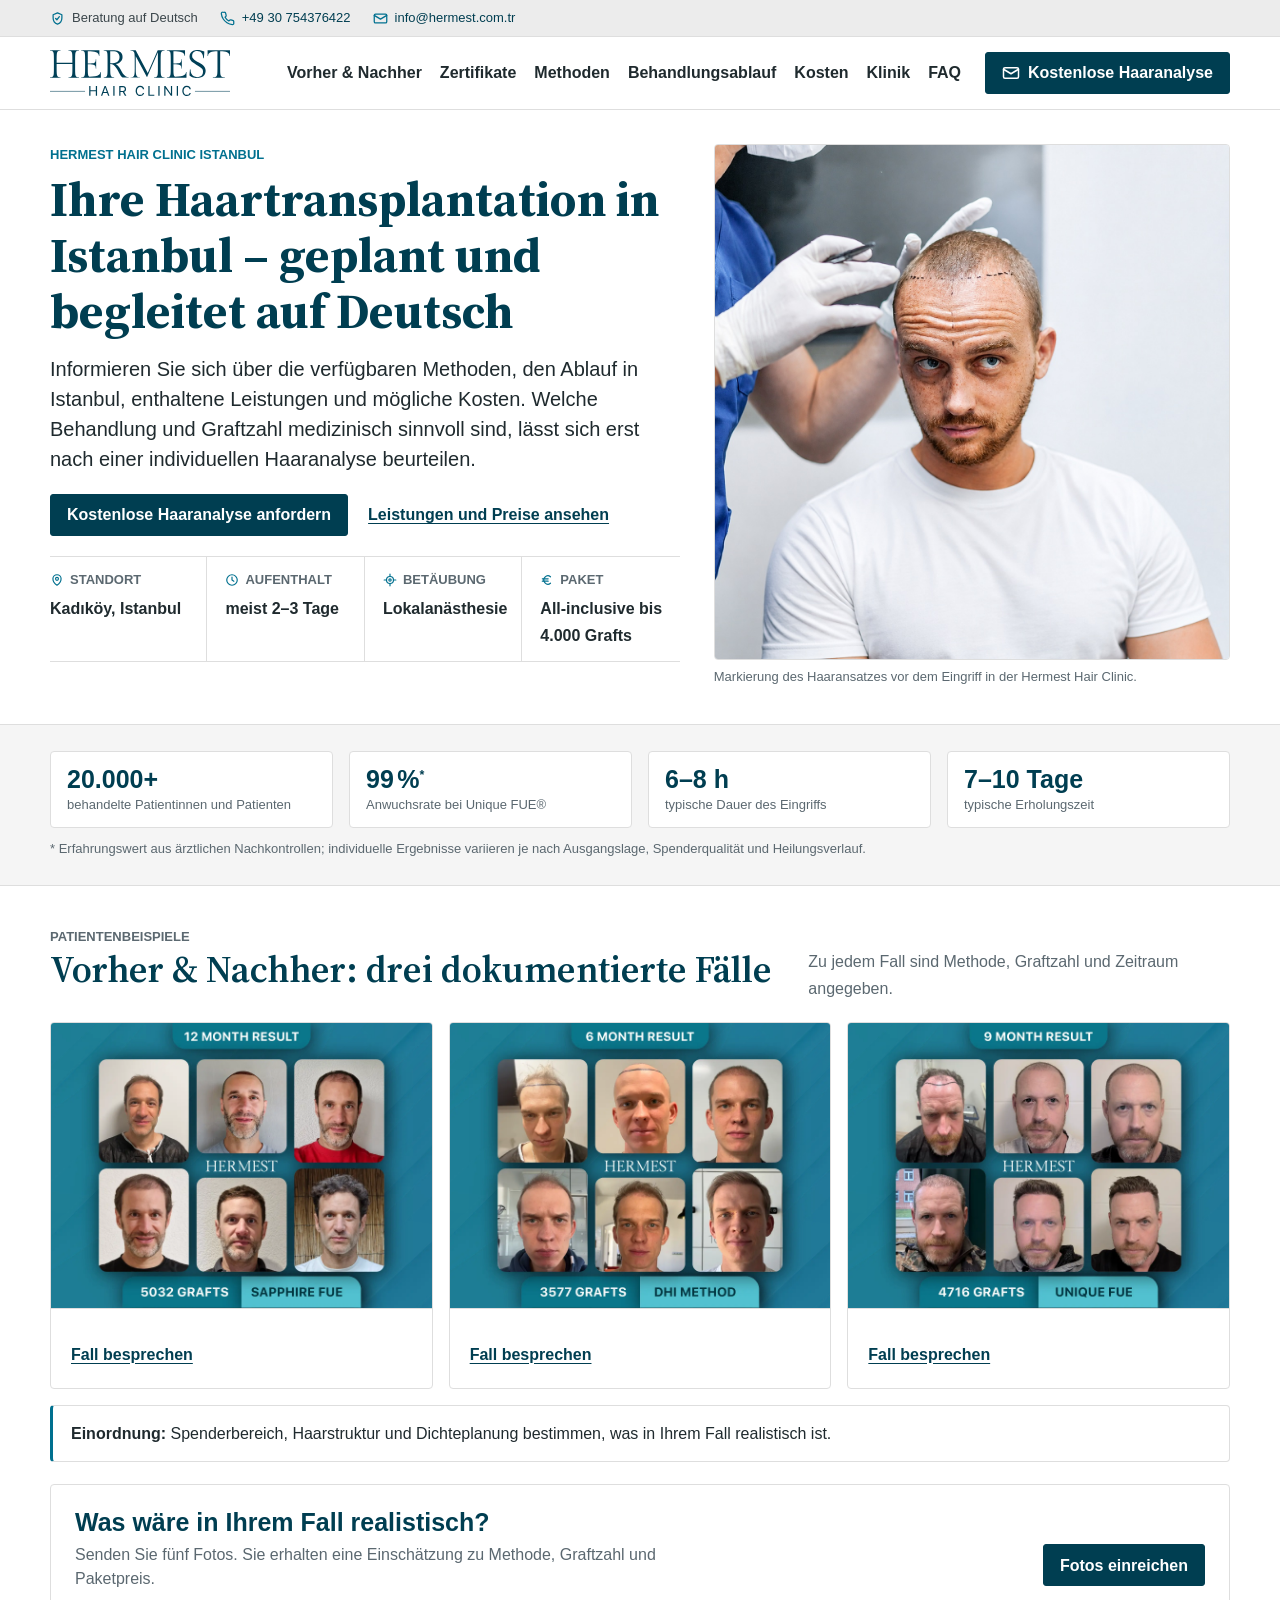
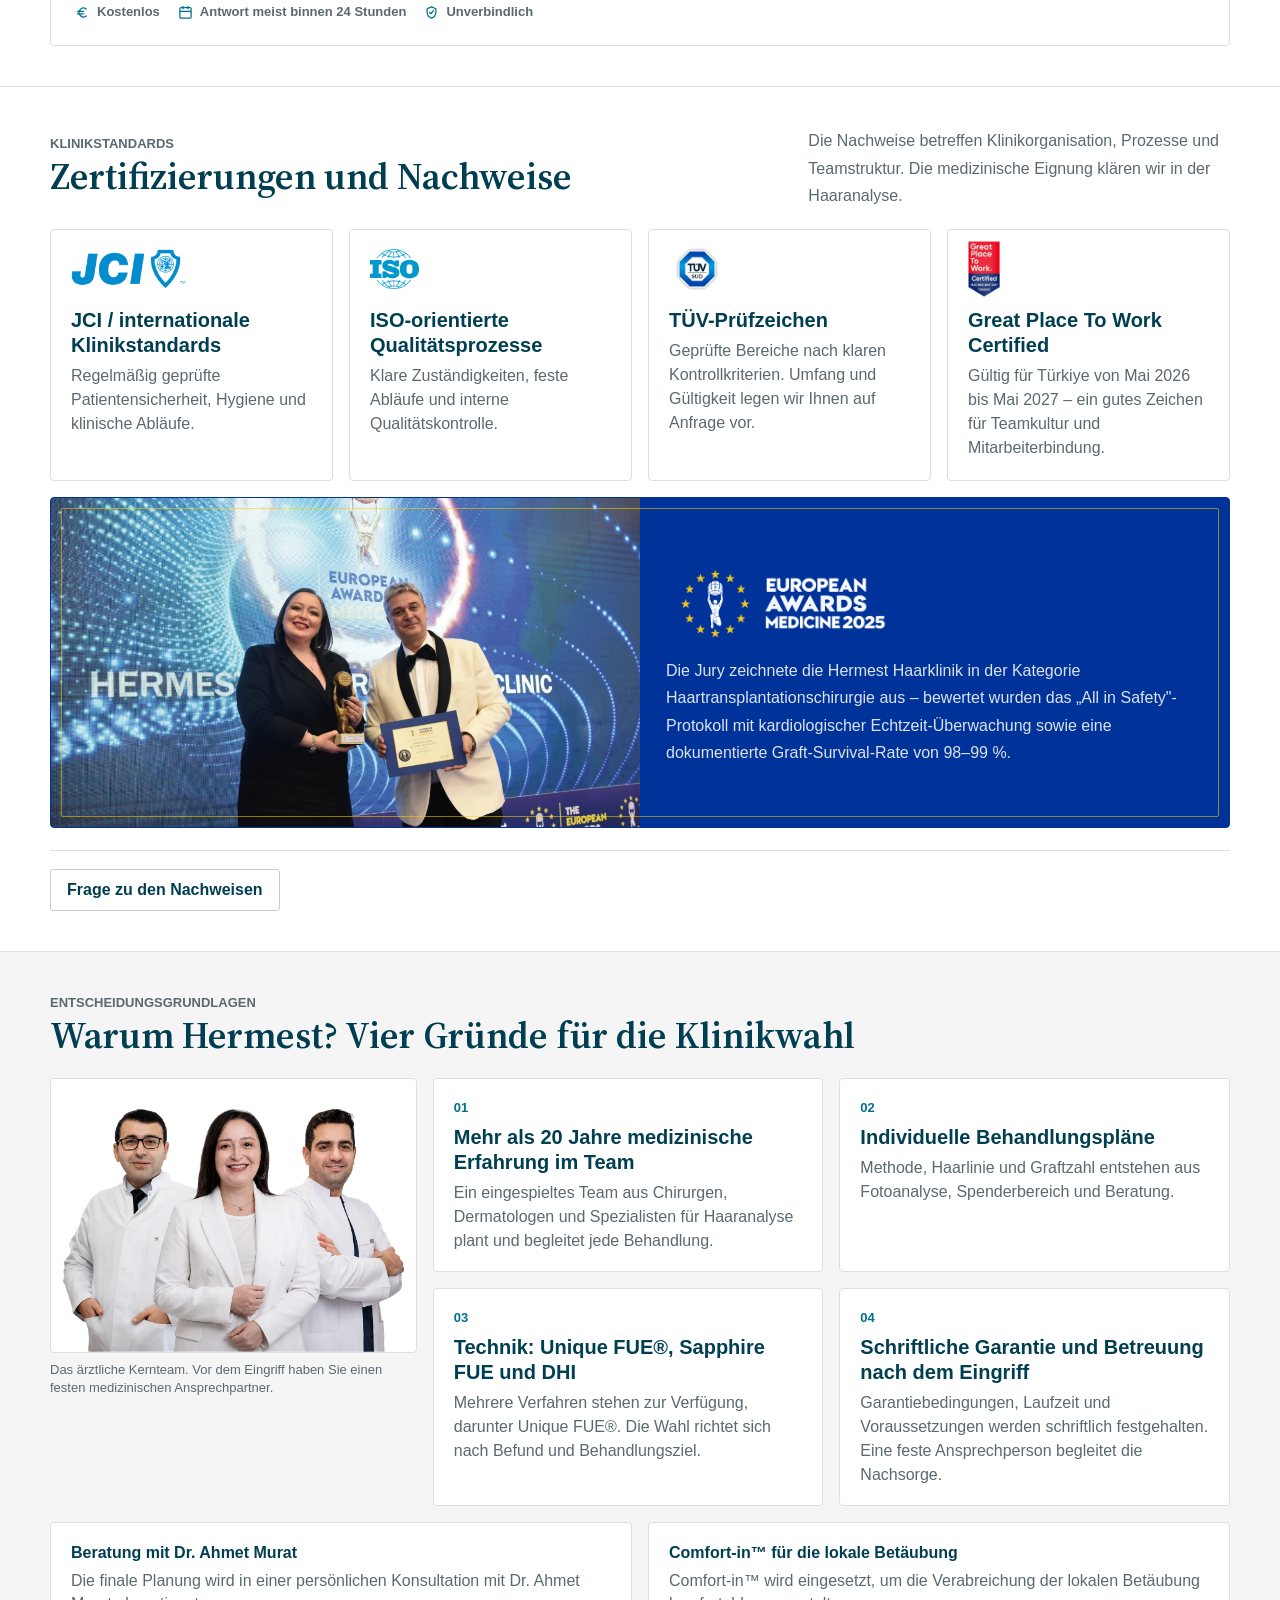
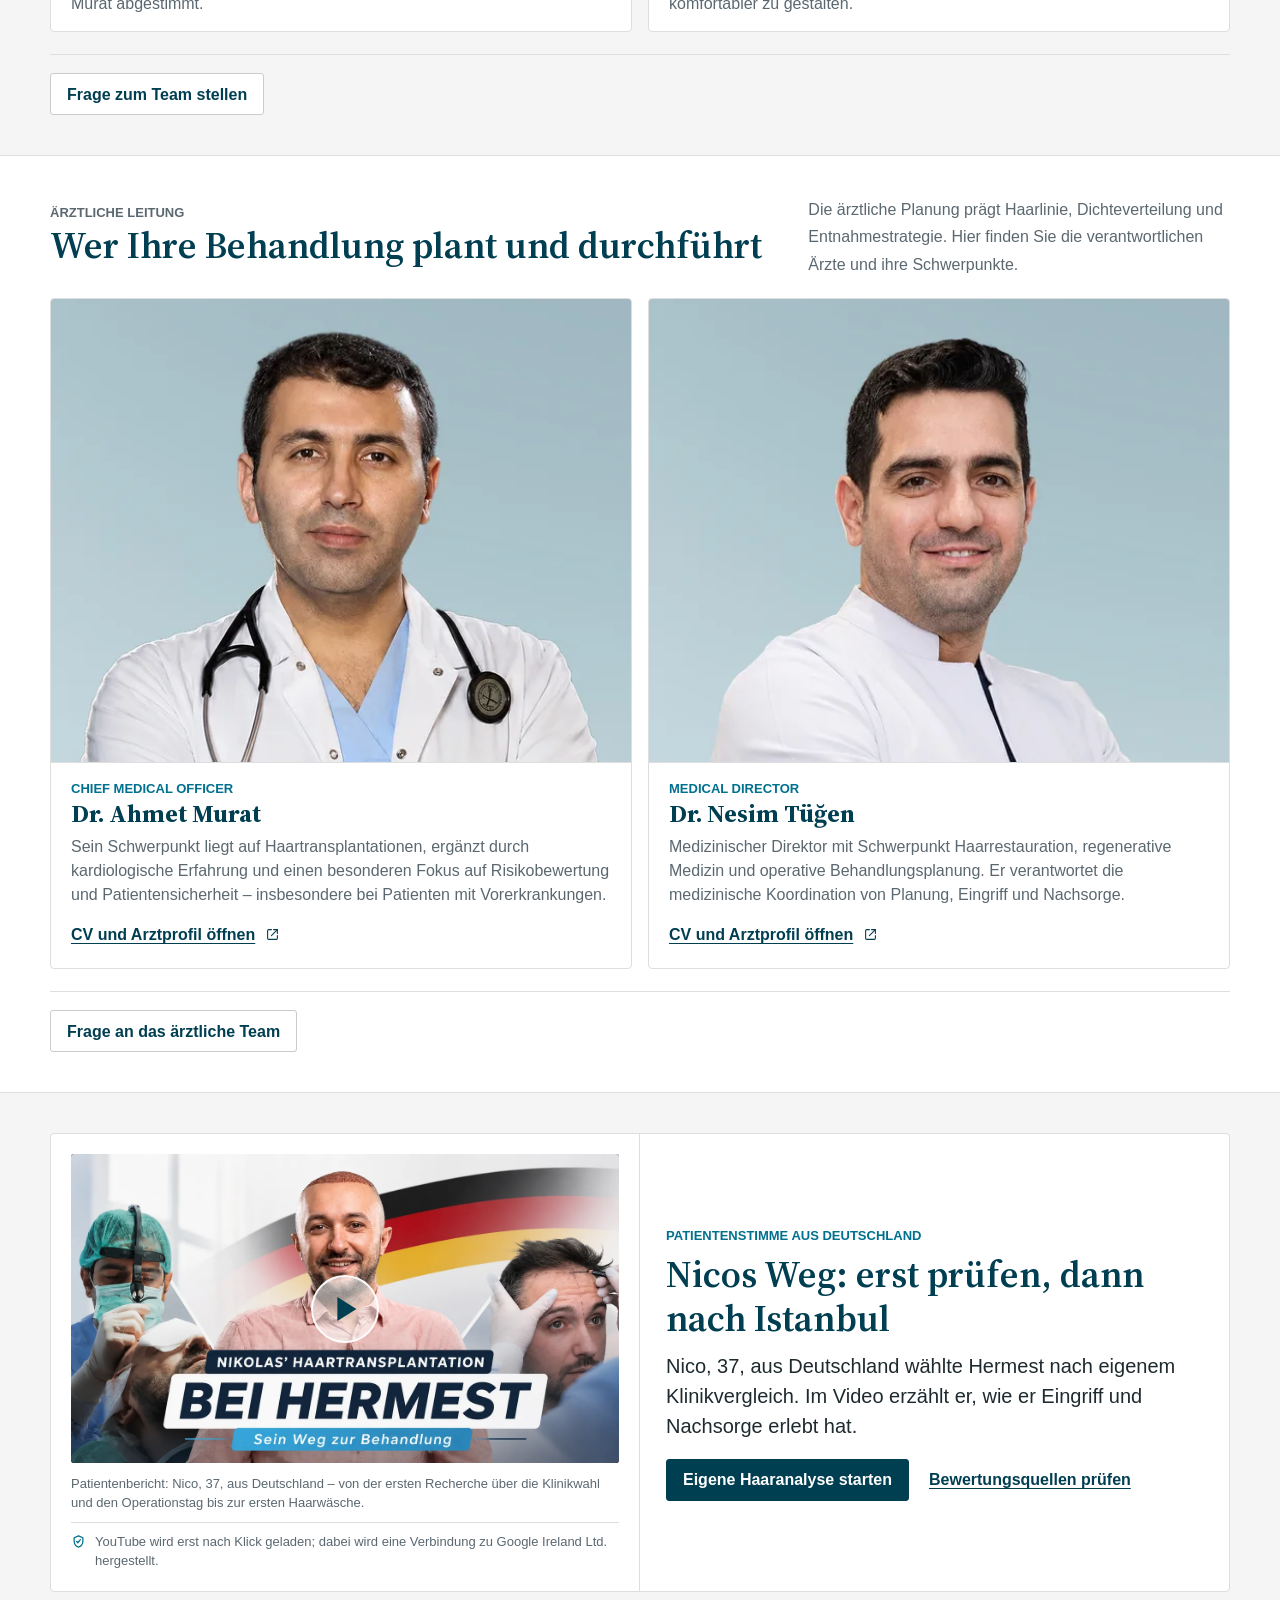
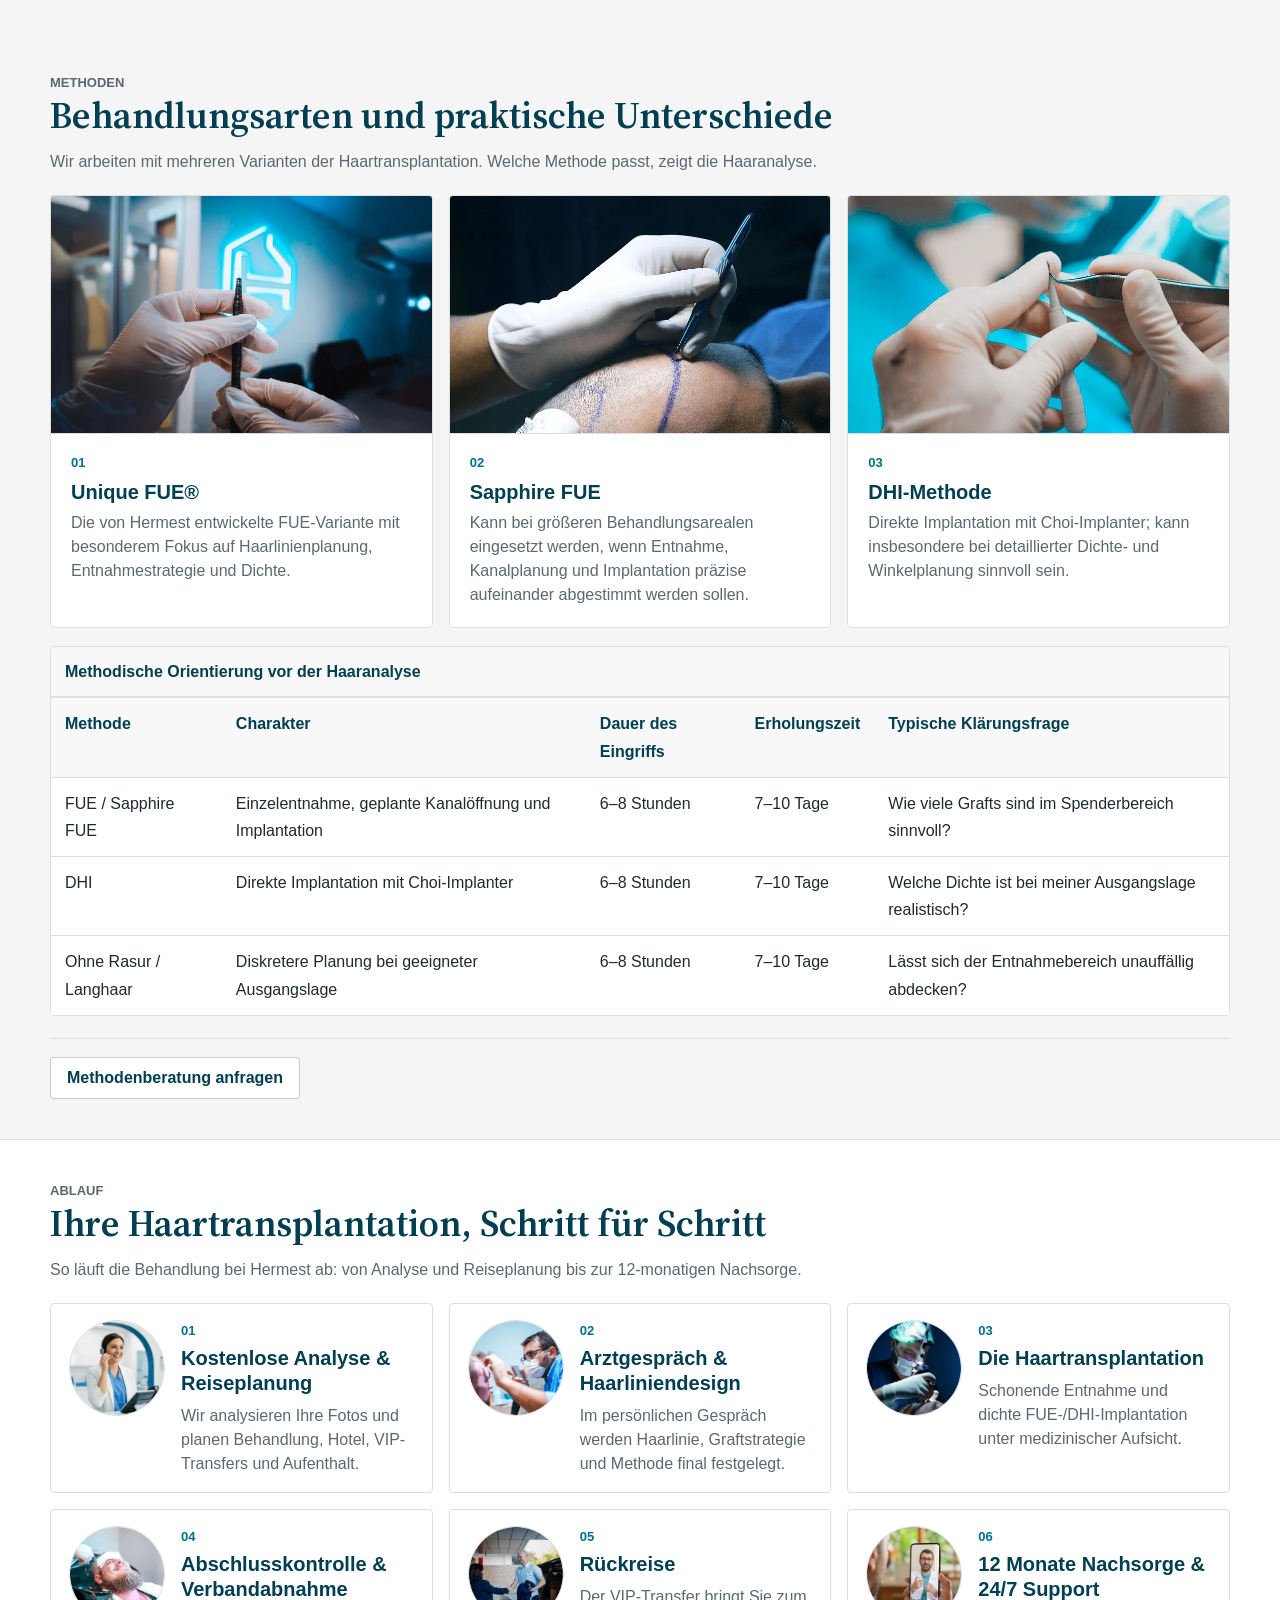
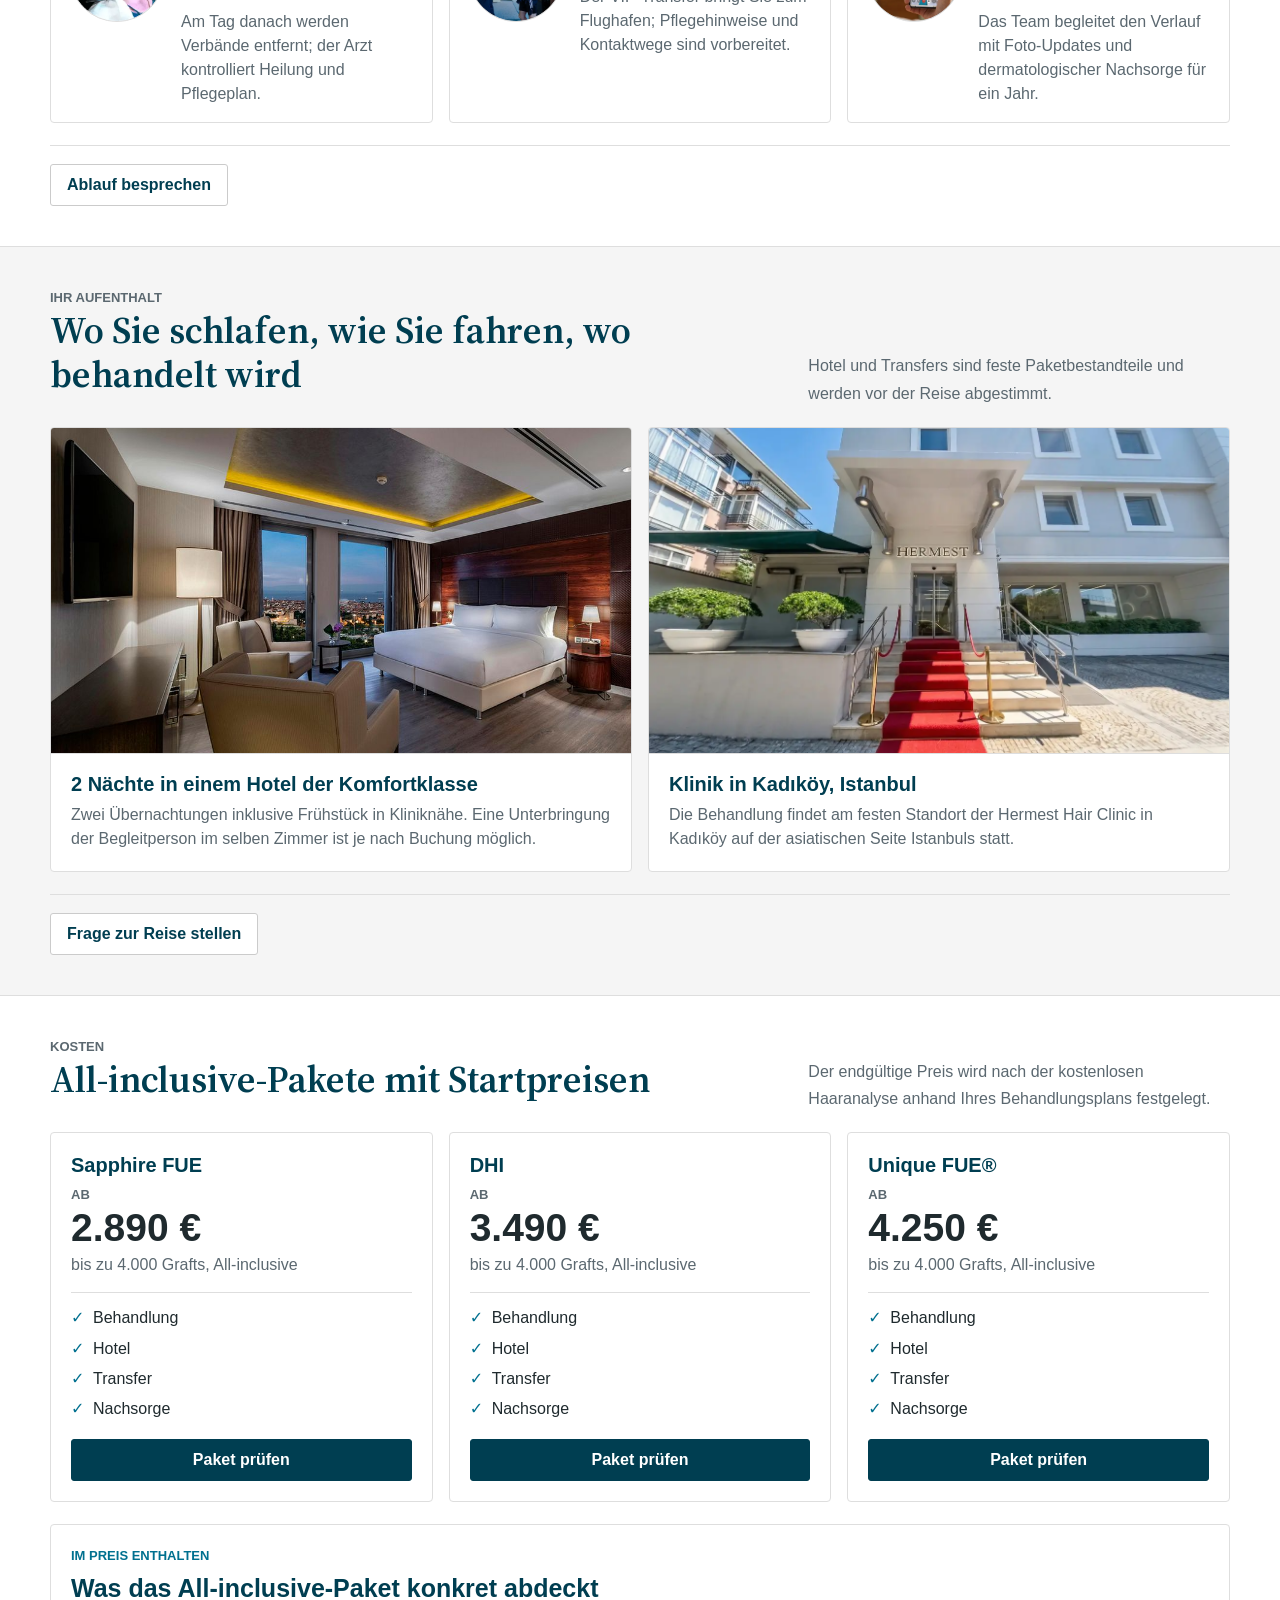
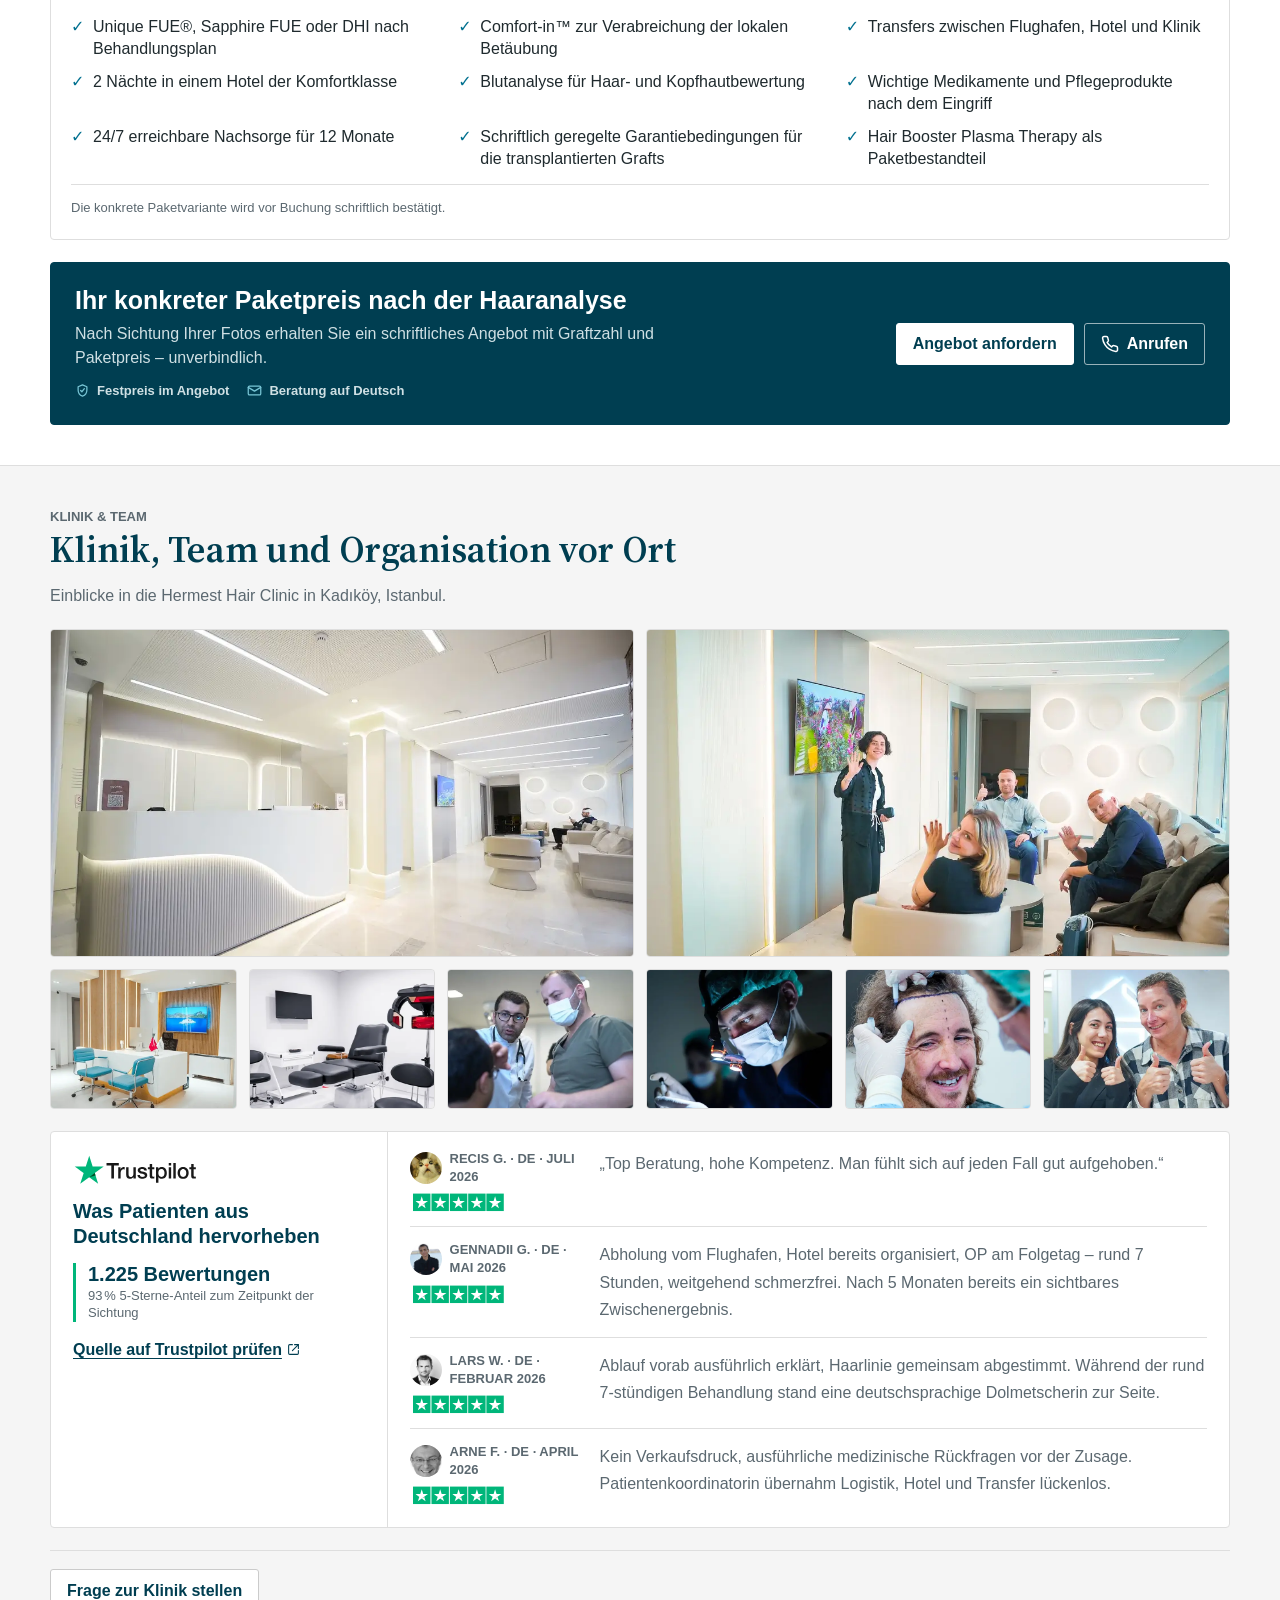
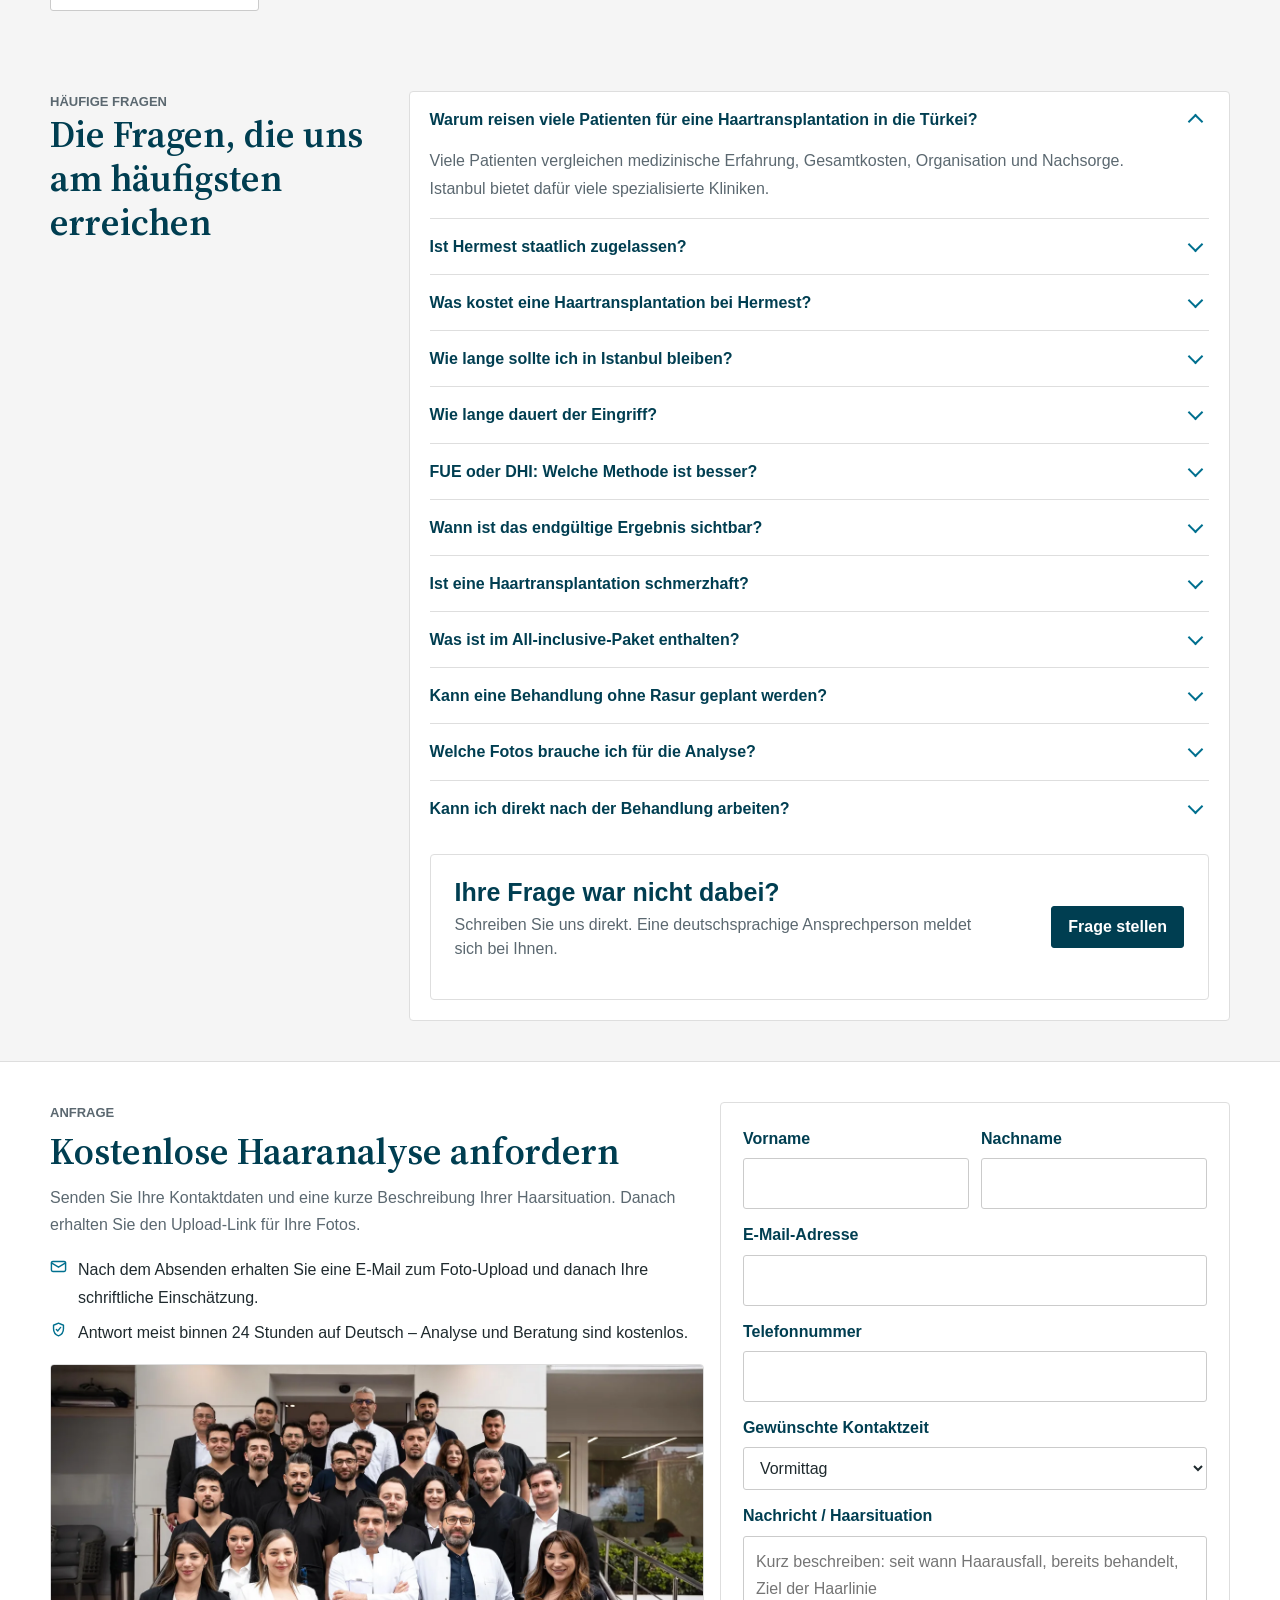
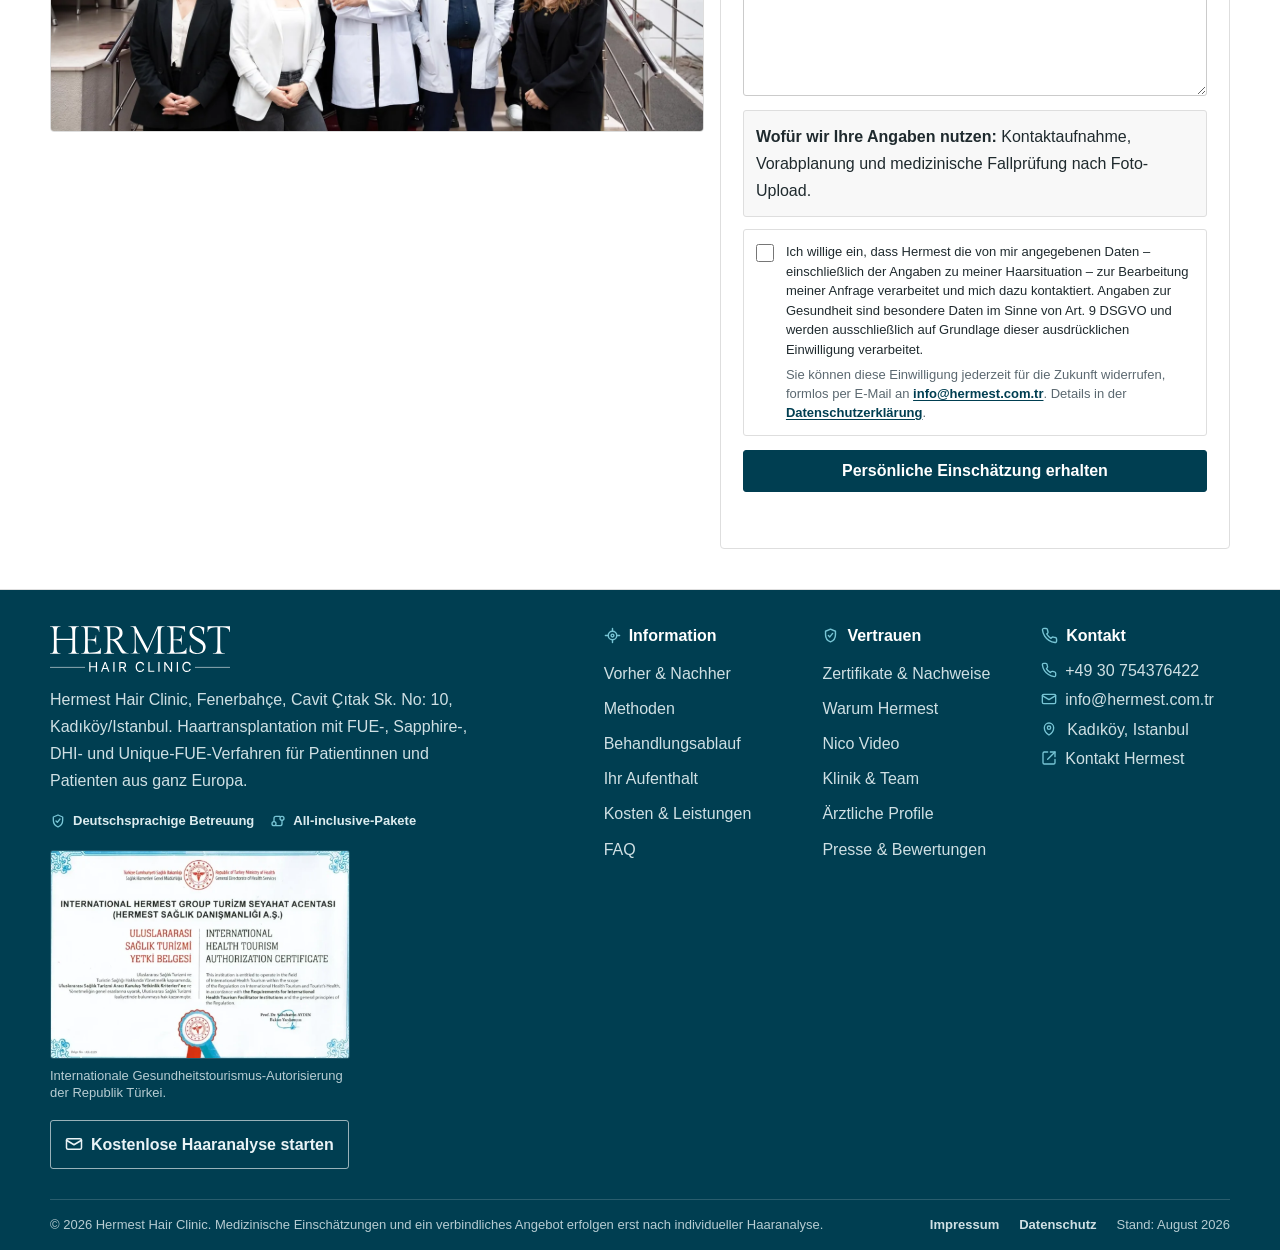
==== commit d96beadc: "Tighten hero and section copy, drop redundant intros and press section - Rewrite hero H1 to sound le" ====
--- a/index.html
+++ b/index.html
@@ -300,7 +300,7 @@
         <div class="container hero__grid">
           <div class="hero__copy">
             <p class="eyebrow">Hermest Hair Clinic Istanbul</p>
-            <h1>Haartransplantation in der Türkei: Ablauf, Methoden und Kosten für Patienten aus Deutschland</h1>
+            <h1>Ihre Haartransplantation in Istanbul – geplant und begleitet auf Deutsch</h1>
             <p class="lead">
               Informieren Sie sich über die verfügbaren Methoden, den Ablauf in Istanbul, enthaltene Leistungen und
               mögliche Kosten. Welche Behandlung und Graftzahl medizinisch sinnvoll sind, lässt sich erst nach einer
@@ -370,16 +370,6 @@
             </div>
           </div>
 
-          <div class="snapshot__summary">
-            <p class="box-label">Kurz zusammengefasst</p>
-            <ul class="checked-list">
-              <li>Mehrere Methoden zur Wahl: FUE, Sapphire FUE, DHI und Unique FUE®.</li>
-              <li>All-inclusive-Paket mit Hotel, Transfers und Nachsorge.</li>
-              <li>Persönliches Preisangebot nach kostenloser Haaranalyse.</li>
-              <li>Betreuung auf Deutsch, vor Ort und danach.</li>
-            </ul>
-          </div>
-
           <p class="snapshot__note">
             * Erfahrungswert aus ärztlichen Nachkontrollen; individuelle Ergebnisse variieren je nach Ausgangslage,
             Spenderqualität und Heilungsverlauf.
@@ -511,8 +501,7 @@
               <div class="card__body">
                 <h3>JCI / internationale Klinikstandards</h3>
                 <p>
-                  Ein Signal für strukturierte Patientensicherheit, Hygiene, klinische Abläufe und dokumentierte
-                  Prozesse.
+                  Regelmäßig geprüfte Patientensicherheit, Hygiene und klinische Abläufe.
                 </p>
               </div>
             </article>
@@ -524,8 +513,7 @@
               <div class="card__body">
                 <h3>ISO-orientierte Qualitätsprozesse</h3>
                 <p>
-                  ISO steht für nachvollziehbare Organisation: Zuständigkeiten, Dokumentation, wiederholbare Abläufe
-                  und interne Qualitätskontrolle.
+                  Klare Zuständigkeiten, feste Abläufe und interne Qualitätskontrolle.
                 </p>
               </div>
             </article>
@@ -537,8 +525,7 @@
               <div class="card__body">
                 <h3>TÜV-Prüfzeichen</h3>
                 <p>
-                  Das TÜV-Zeichen steht für geprüfte Bereiche und klare Kontrollkriterien. Relevant sind Umfang und
-                  Aktualität des jeweiligen Nachweises.
+                  Geprüfte Bereiche nach klaren Kontrollkriterien. Umfang und Gültigkeit legen wir Ihnen auf Anfrage vor.
                 </p>
               </div>
             </article>
@@ -550,8 +537,7 @@
               <div class="card__body">
                 <h3>Great Place To Work Certified</h3>
                 <p>
-                  Gültig für Türkiye von Mai 2026 bis Mai 2027. Der Nachweis steht für Teamkultur, Organisation und
-                  Mitarbeiterbindung.
+                  Gültig für Türkiye von Mai 2026 bis Mai 2027 – ein gutes Zeichen für Teamkultur und Mitarbeiterbindung.
                 </p>
               </div>
             </article>
@@ -589,15 +575,9 @@
 
       <section id="warum" class="section-block">
         <div class="container">
-          <div class="section-heading section-heading--split">
-            <div>
-              <p class="section-label">Entscheidungsgrundlagen</p>
-              <h2>Warum Hermest? Vier Gründe für die Klinikwahl</h2>
-            </div>
-            <p>
-              Ärztliche Erfahrung, individuelle Planung, passende Technik und strukturierte Nachsorge bilden die
-              Grundlage.
-            </p>
+          <div class="section-heading">
+            <p class="section-label">Entscheidungsgrundlagen</p>
+            <h2>Warum Hermest? Vier Gründe für die Klinikwahl</h2>
           </div>
 
           <!-- Foto auf 2/5, die vier Gruende als 2x2-Raster – gleiche Karten, gleicher Abstand. -->
@@ -793,7 +773,7 @@
               >
                 Eigene Haaranalyse starten
               </button>
-              <a class="text-link" href="#presse">Bewertungsquellen prüfen</a>
+              <a class="text-link" href="#klinik">Bewertungsquellen prüfen</a>
             </div>
           </div>
         </div>
@@ -938,9 +918,9 @@
             </article>
             <article class="card step-card">
               <div class="card__body">
-                <img src="assets/lp/step/5-new.webp" alt="Komfortable Heimreise nach der Behandlung" loading="lazy" decoding="async" />
+                <img src="assets/lp/step/5-new.webp" alt="Rückreise nach der Behandlung" loading="lazy" decoding="async" />
                 <span class="card__index">05</span>
-                <h3>Komfortable Heimreise</h3>
+                <h3>Rückreise</h3>
                 <p>Der VIP-Transfer bringt Sie zum Flughafen; Pflegehinweise und Kontaktwege sind vorbereitet.</p>
               </div>
             </article>
@@ -1186,10 +1166,6 @@
             <div class="trustpilot-digest__intro">
               <img class="trustpilot-logo" src="assets/reviews/trustpilot-logo.svg" alt="Trustpilot" loading="lazy" decoding="async" />
               <h3>Was Patienten aus Deutschland hervorheben</h3>
-              <p>
-                Redaktionell gekürzte Zusammenfassungen öffentlich einsehbarer Trustpilot-Bewertungen mit
-                DE-Kennzeichnung.
-              </p>
               <div class="trustpilot-scoreline">
                 <strong>1.225 Bewertungen</strong>
                 <span>93 % 5-Sterne-Anteil zum Zeitpunkt der Sichtung</span>
@@ -1258,54 +1234,11 @@
         </div>
       </section>
 
-      <section id="presse" class="section-block section-block--white">
-        <div class="container">
-          <div class="section-heading section-heading--split">
-            <div>
-              <p class="section-label">Presse &amp; Bewertungen</p>
-              <h2>Wo über Hermest berichtet wird</h2>
-            </div>
-            <p>
-              Deutsche Medien und Pressespiegel, in denen Hermest geführt wird.
-            </p>
-          </div>
-
-          <div class="press-logo-grid" aria-label="Deutsche Presse Logos">
-            <a href="https://www.morgenpost.de/advertorials/beste-haartransplantation-tuerkei.html" target="_blank" rel="noopener" aria-label="Berliner Morgenpost Beitrag zu Hermest öffnen">
-              <img src="assets/press/berliner-morgenpost.svg" alt="Berliner Morgenpost" loading="eager" decoding="async" />
-            </a>
-            <a href="https://www.handelsblatt.com/adv/firmen/haartransplantation-tuerkei-negative-erfahrungen.html" target="_blank" rel="noopener" aria-label="Handelsblatt Beitrag zu Hermest öffnen">
-              <img src="assets/press/handelsblatt.svg" alt="Handelsblatt" loading="eager" decoding="async" />
-            </a>
-            <a href="https://www.tagesspiegel.de/advertorials/ots/haartransplantation-turkei-aktuell-hermest-gewinnt-die-begehrten-european-medicine-awards-15481814.html" target="_blank" rel="noopener" aria-label="Tagesspiegel Beitrag zu Hermest öffnen">
-              <img src="assets/press/tagesspiegel.svg" alt="Der Tagesspiegel" loading="eager" decoding="async" />
-            </a>
-            <a href="https://www.hamburg-magazin.de/artikel/erfahrung-mit-haartransplantation-in-der-tuerkei-und-deutschland" target="_blank" rel="noopener" aria-label="Hamburg Magazin Beitrag zu Hermest öffnen">
-              <img src="assets/press/hamburg.svg" alt="Hamburg Magazin" loading="eager" decoding="async" />
-            </a>
-          </div>
-
-          <div class="section-cta">
-            <a
-              class="button button--secondary"
-              href="https://www.hermestclinic.com/de/presse-auszeichnungen/"
-              target="_blank"
-              rel="noopener"
-            >
-              Vollständigen Pressespiegel öffnen<svg class="icon icon--inline" aria-hidden="true"><use href="#icon-external"></use></svg>
-            </a>
-          </div>
-        </div>
-      </section>
-
       <section id="faq" class="section-block">
         <div class="container faq-layout">
           <div class="faq-intro">
             <p class="section-label">Häufige Fragen</p>
             <h2>Die Fragen, die uns am häufigsten erreichen</h2>
-            <p>
-              Kosten, Reisedauer, Methodenwahl, Heilungsverlauf und Nachsorge: die wichtigsten Antworten vor der Anfrage.
-            </p>
           </div>
 
           <div class="faq-list">
@@ -1538,7 +1471,7 @@
             <a href="#nico">Nico Video</a>
             <a href="#klinik">Klinik &amp; Team</a>
             <a href="#aerzte">Ärztliche Profile</a>
-            <a href="#presse">Presse &amp; Bewertungen</a>
+            <a href="https://www.hermestclinic.com/de/presse-auszeichnungen/" target="_blank" rel="noopener">Presse &amp; Bewertungen</a>
           </nav>
 
           <address class="footer-col footer-contact">
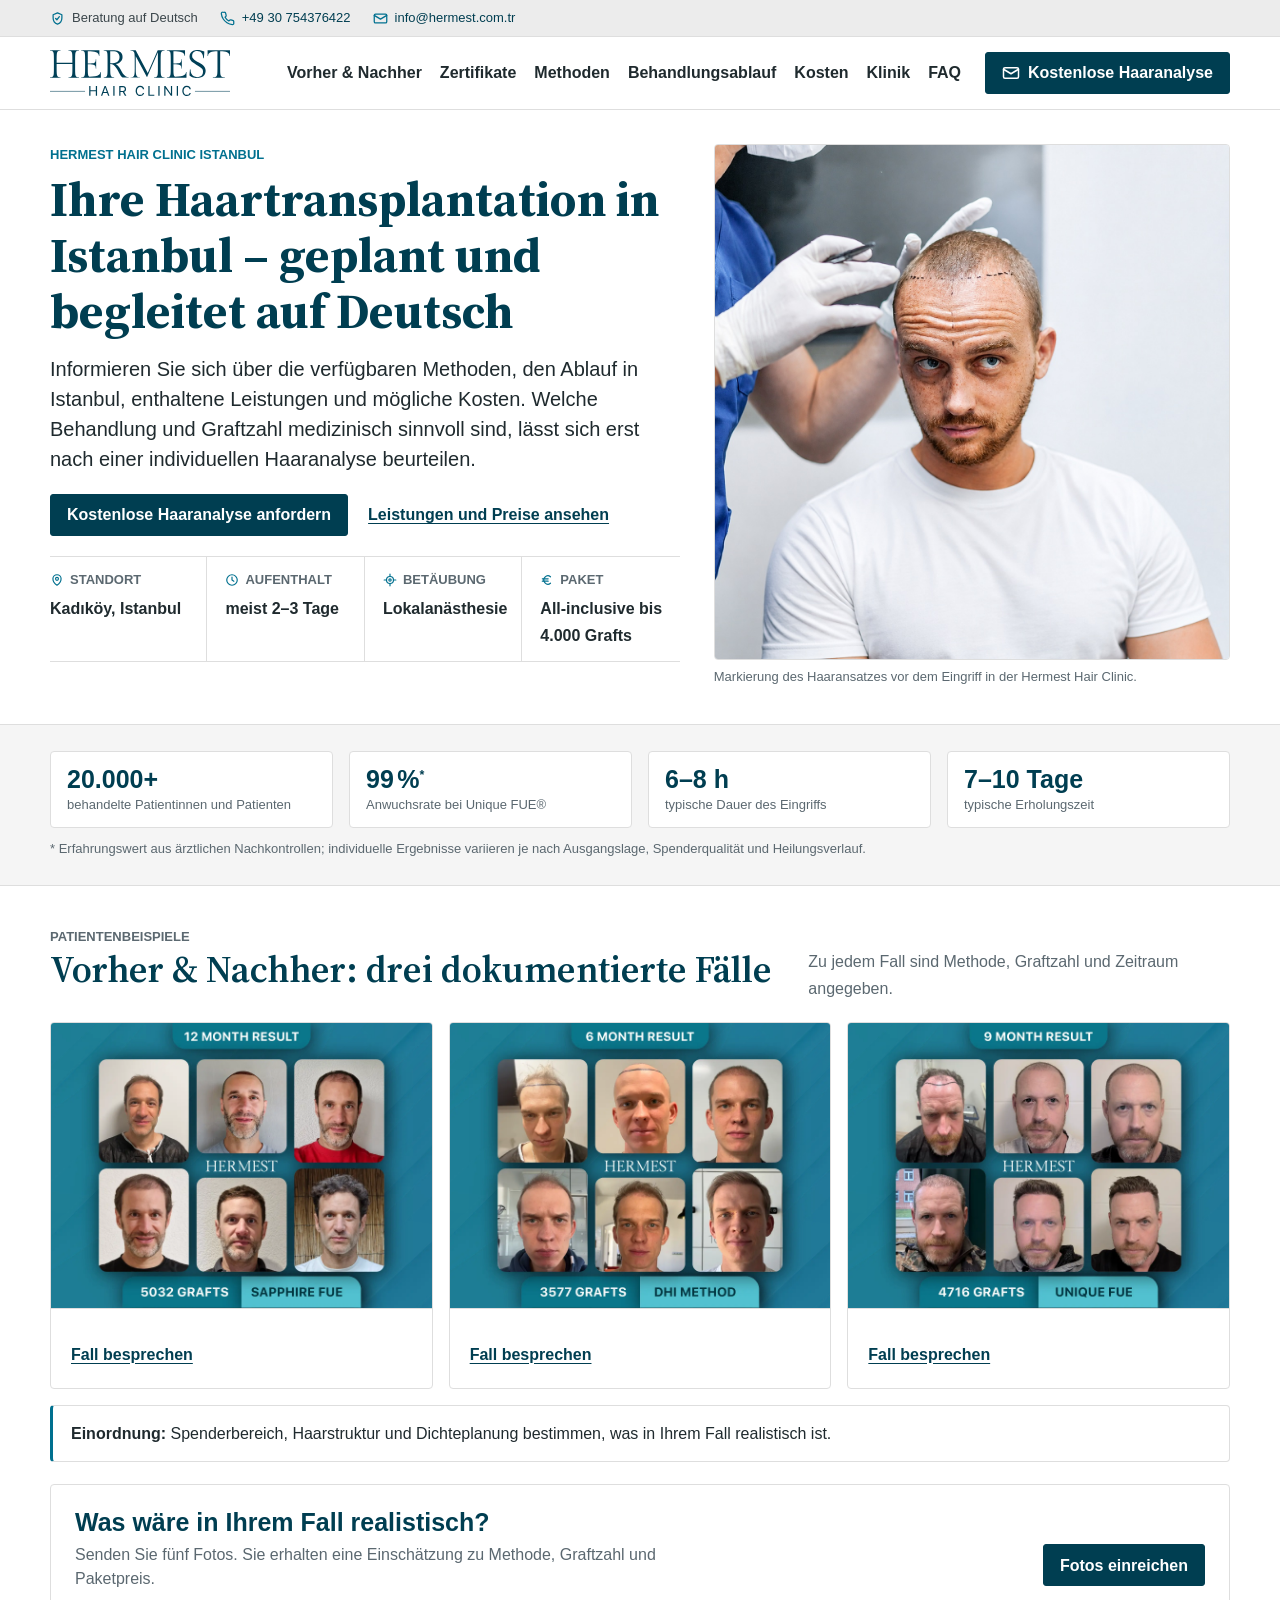
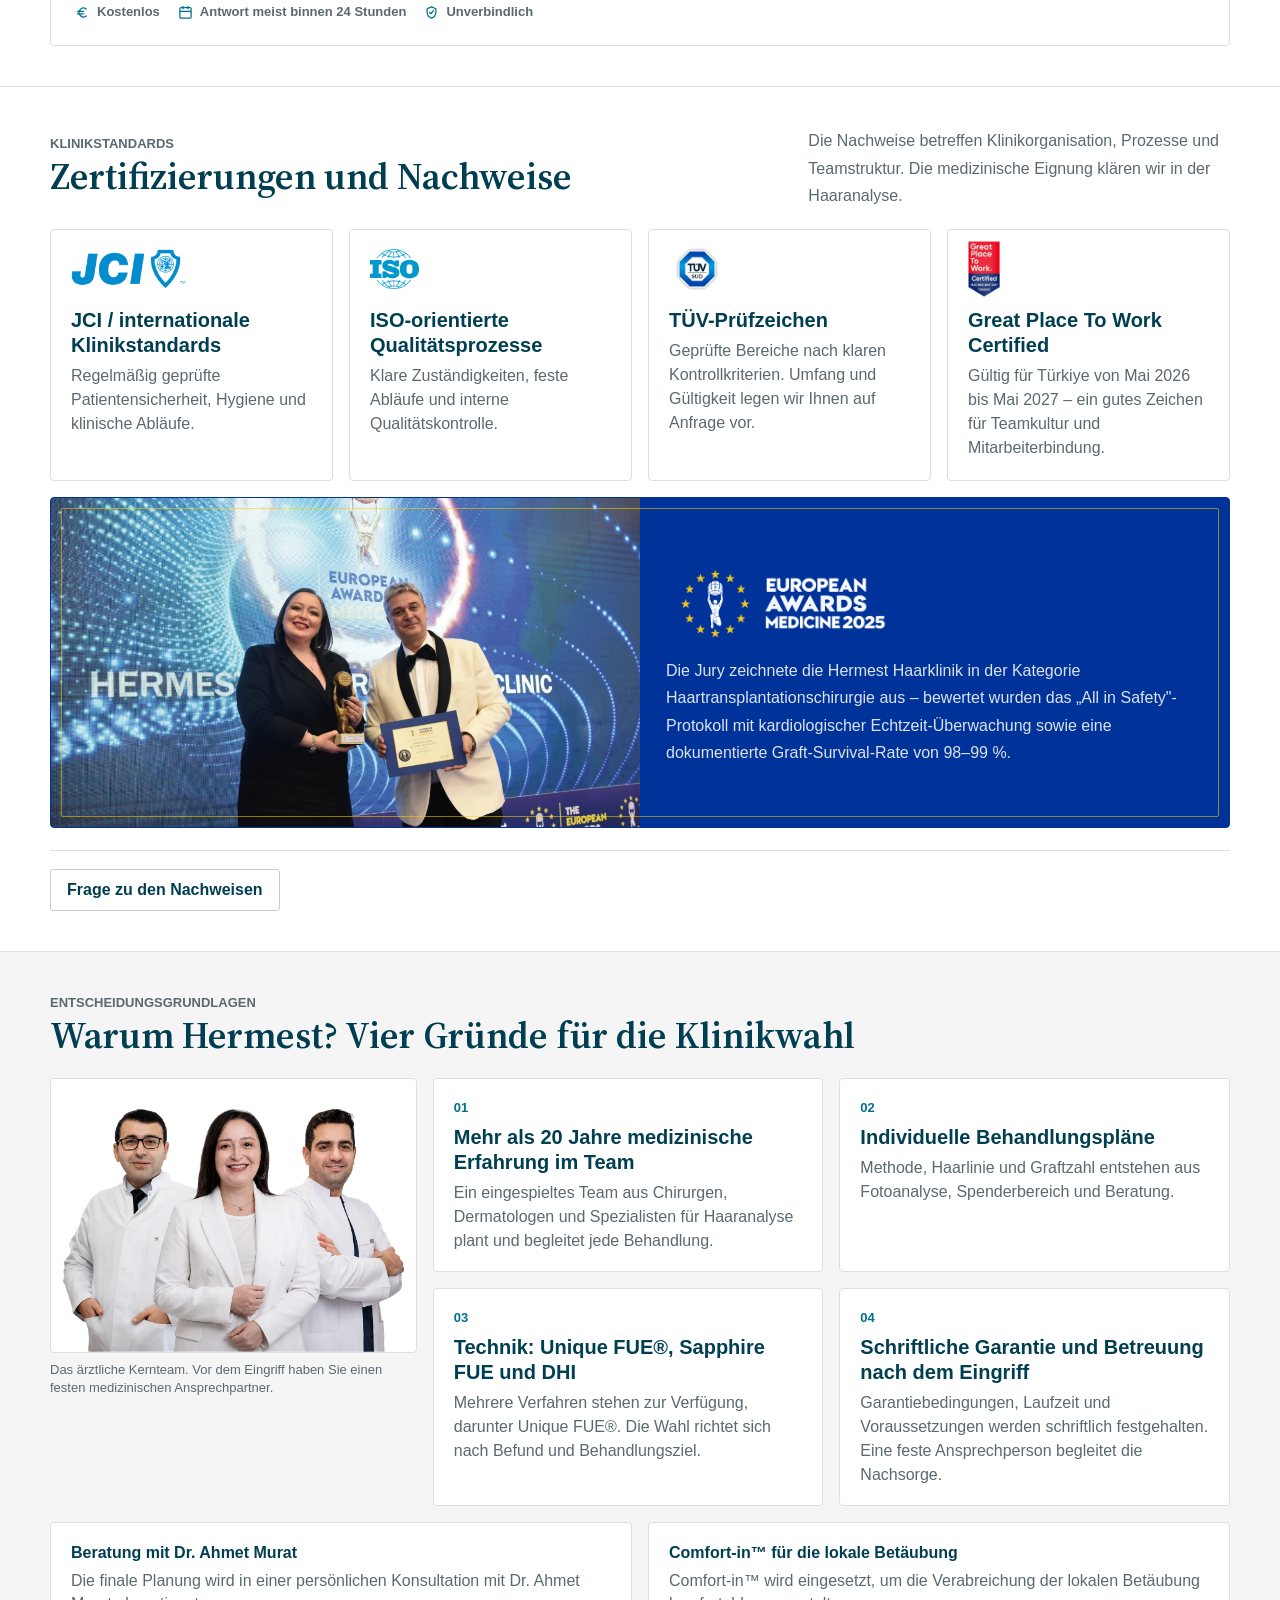
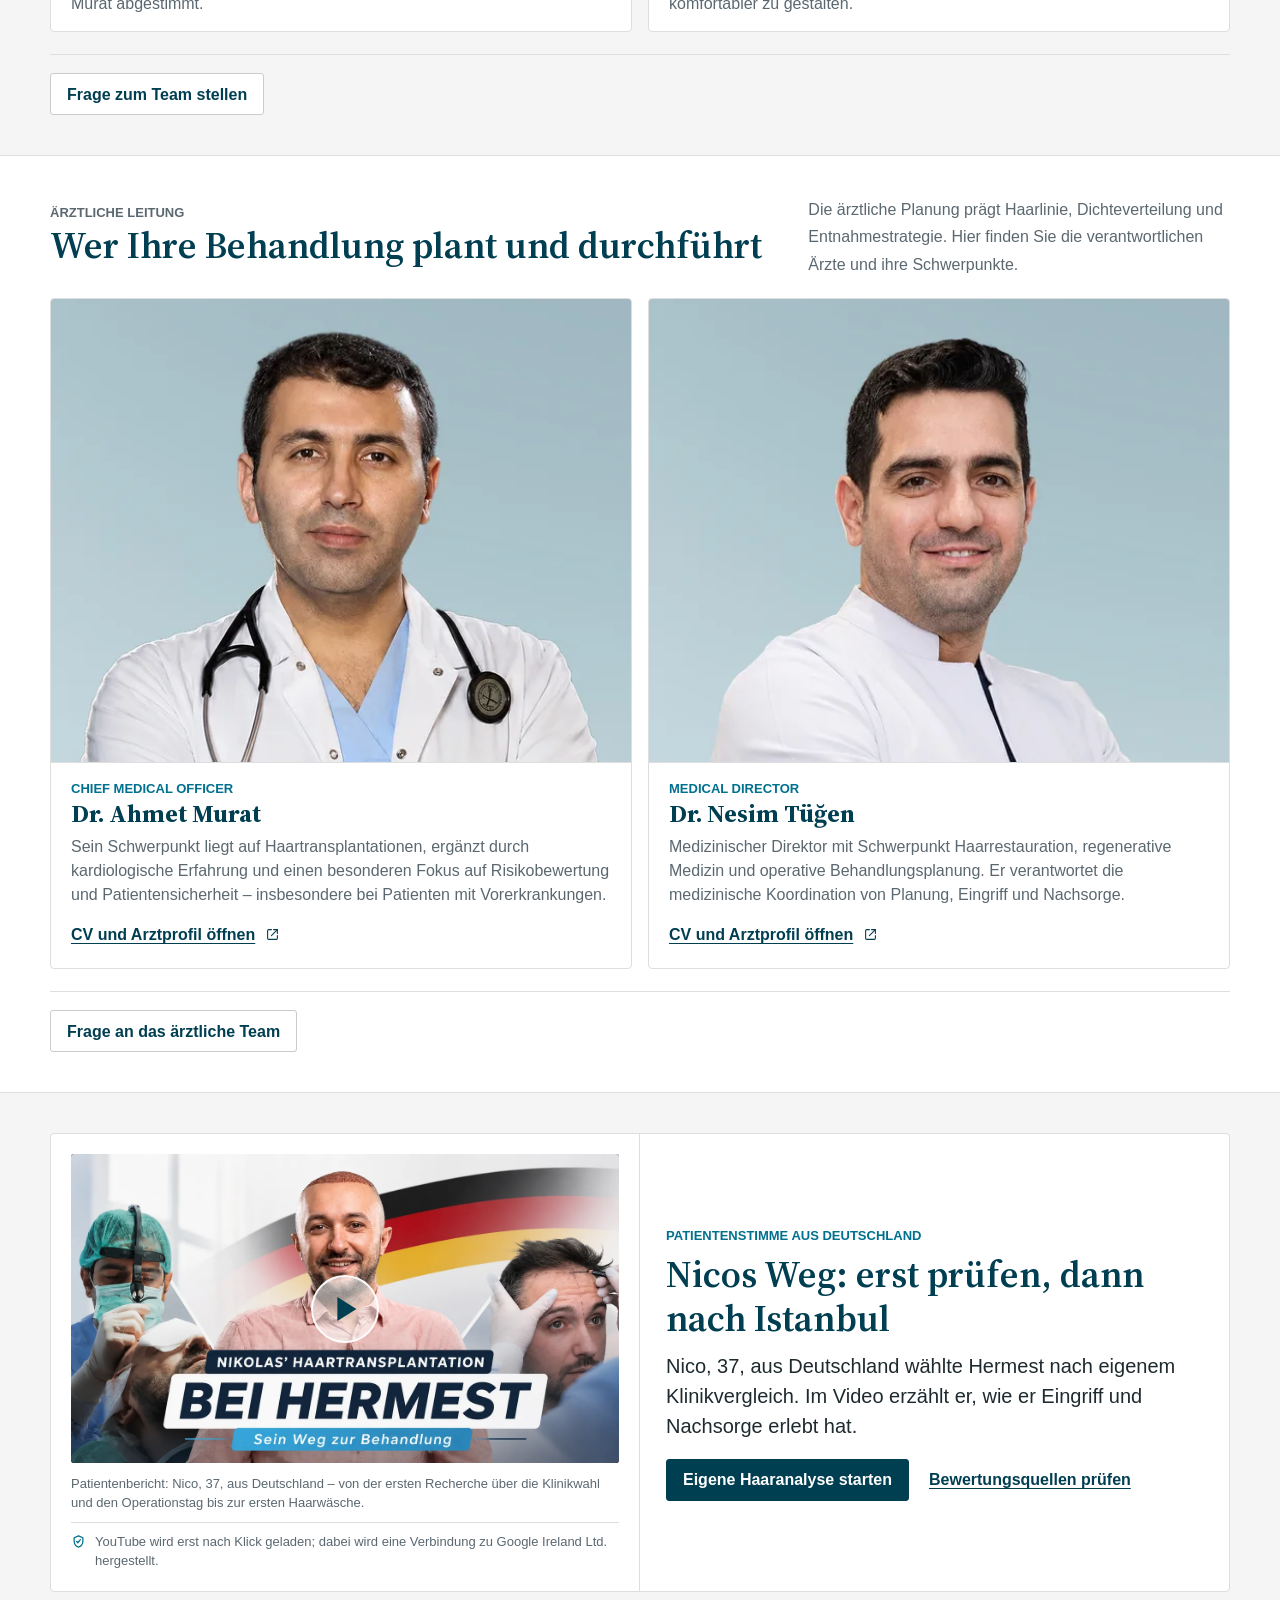
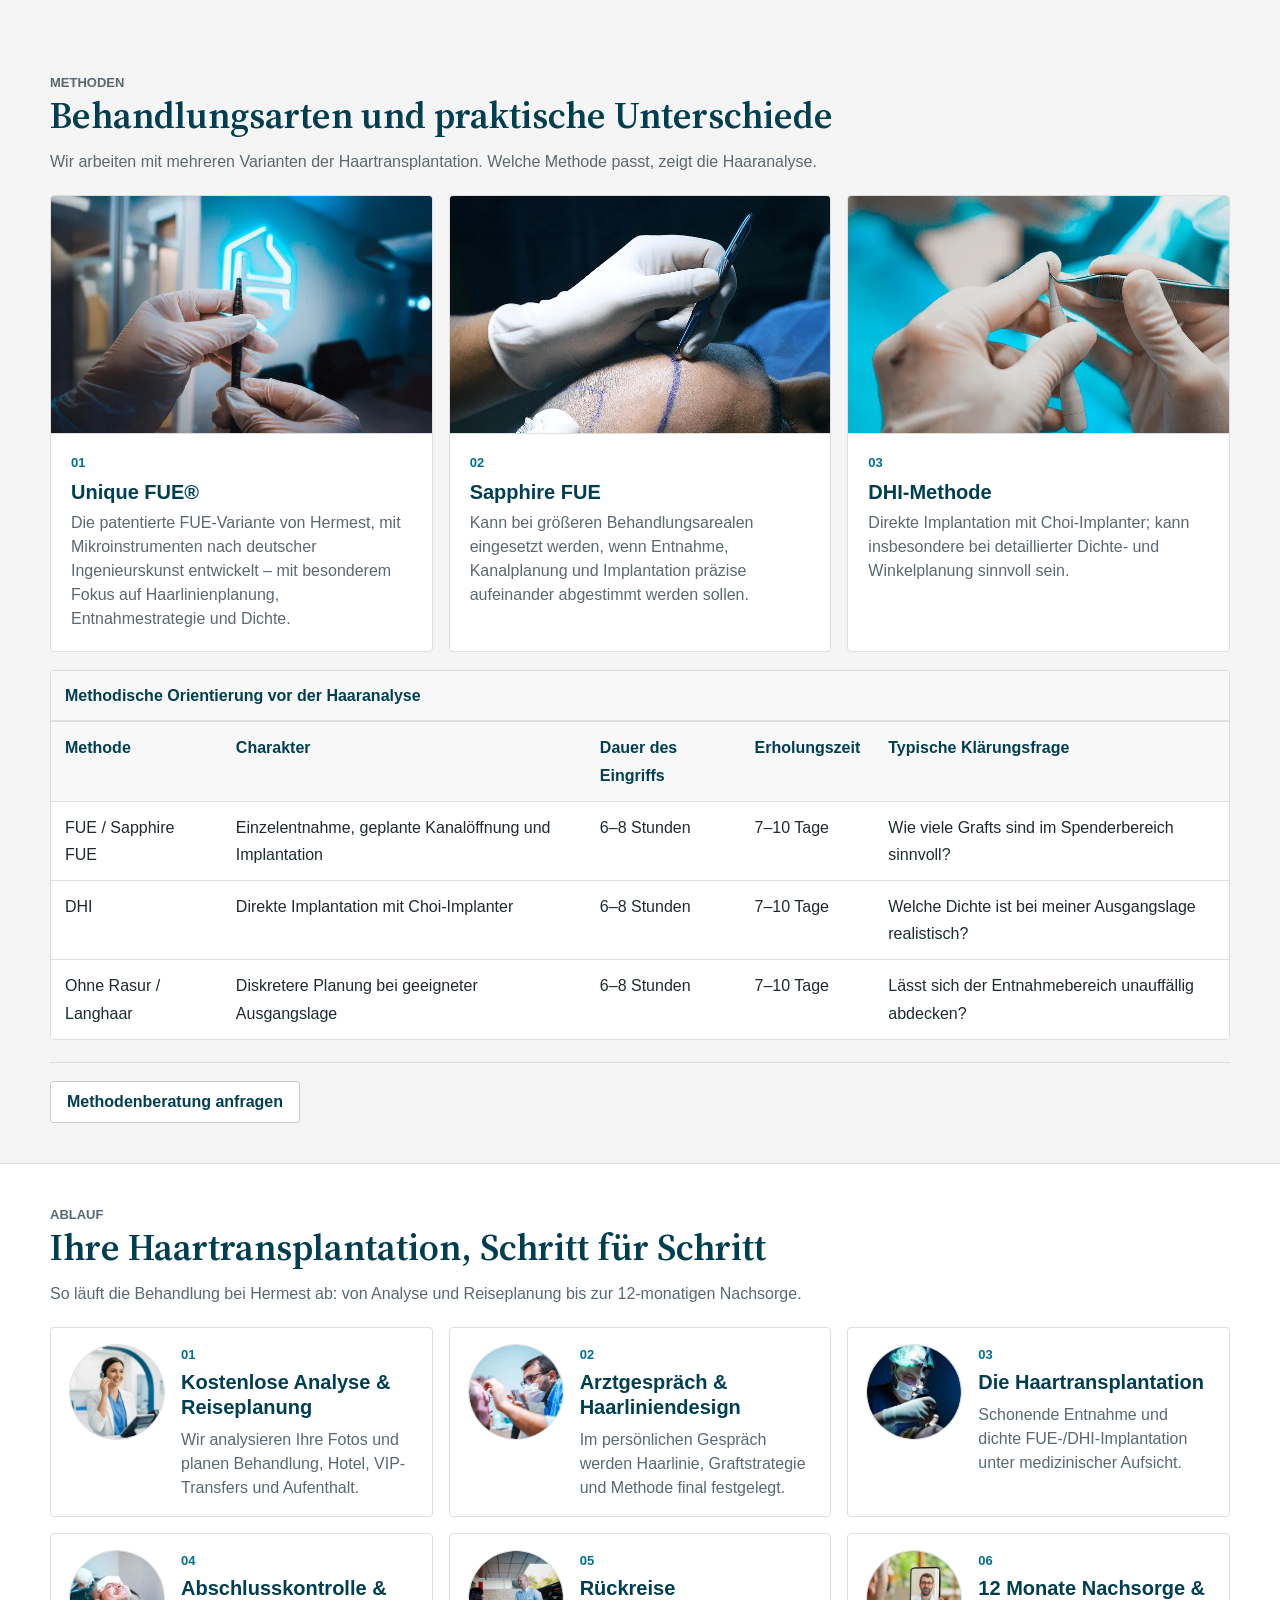
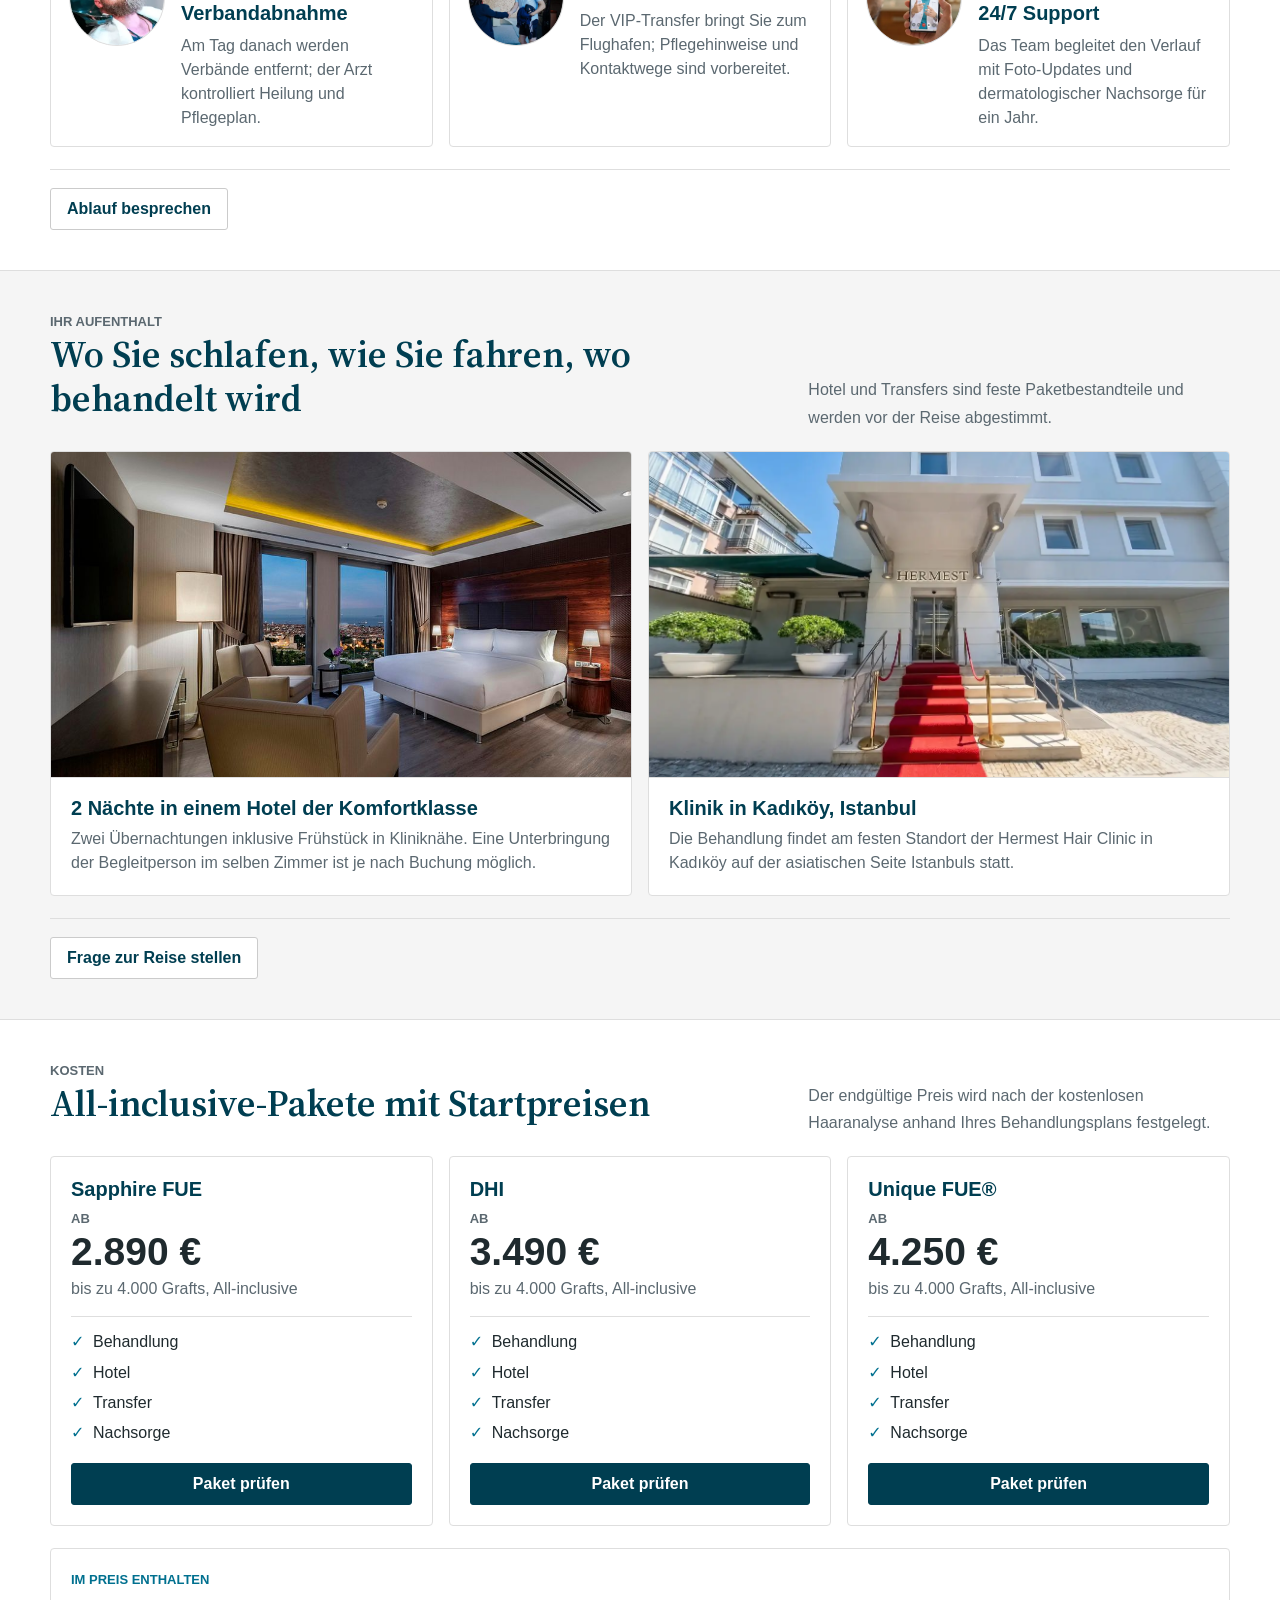
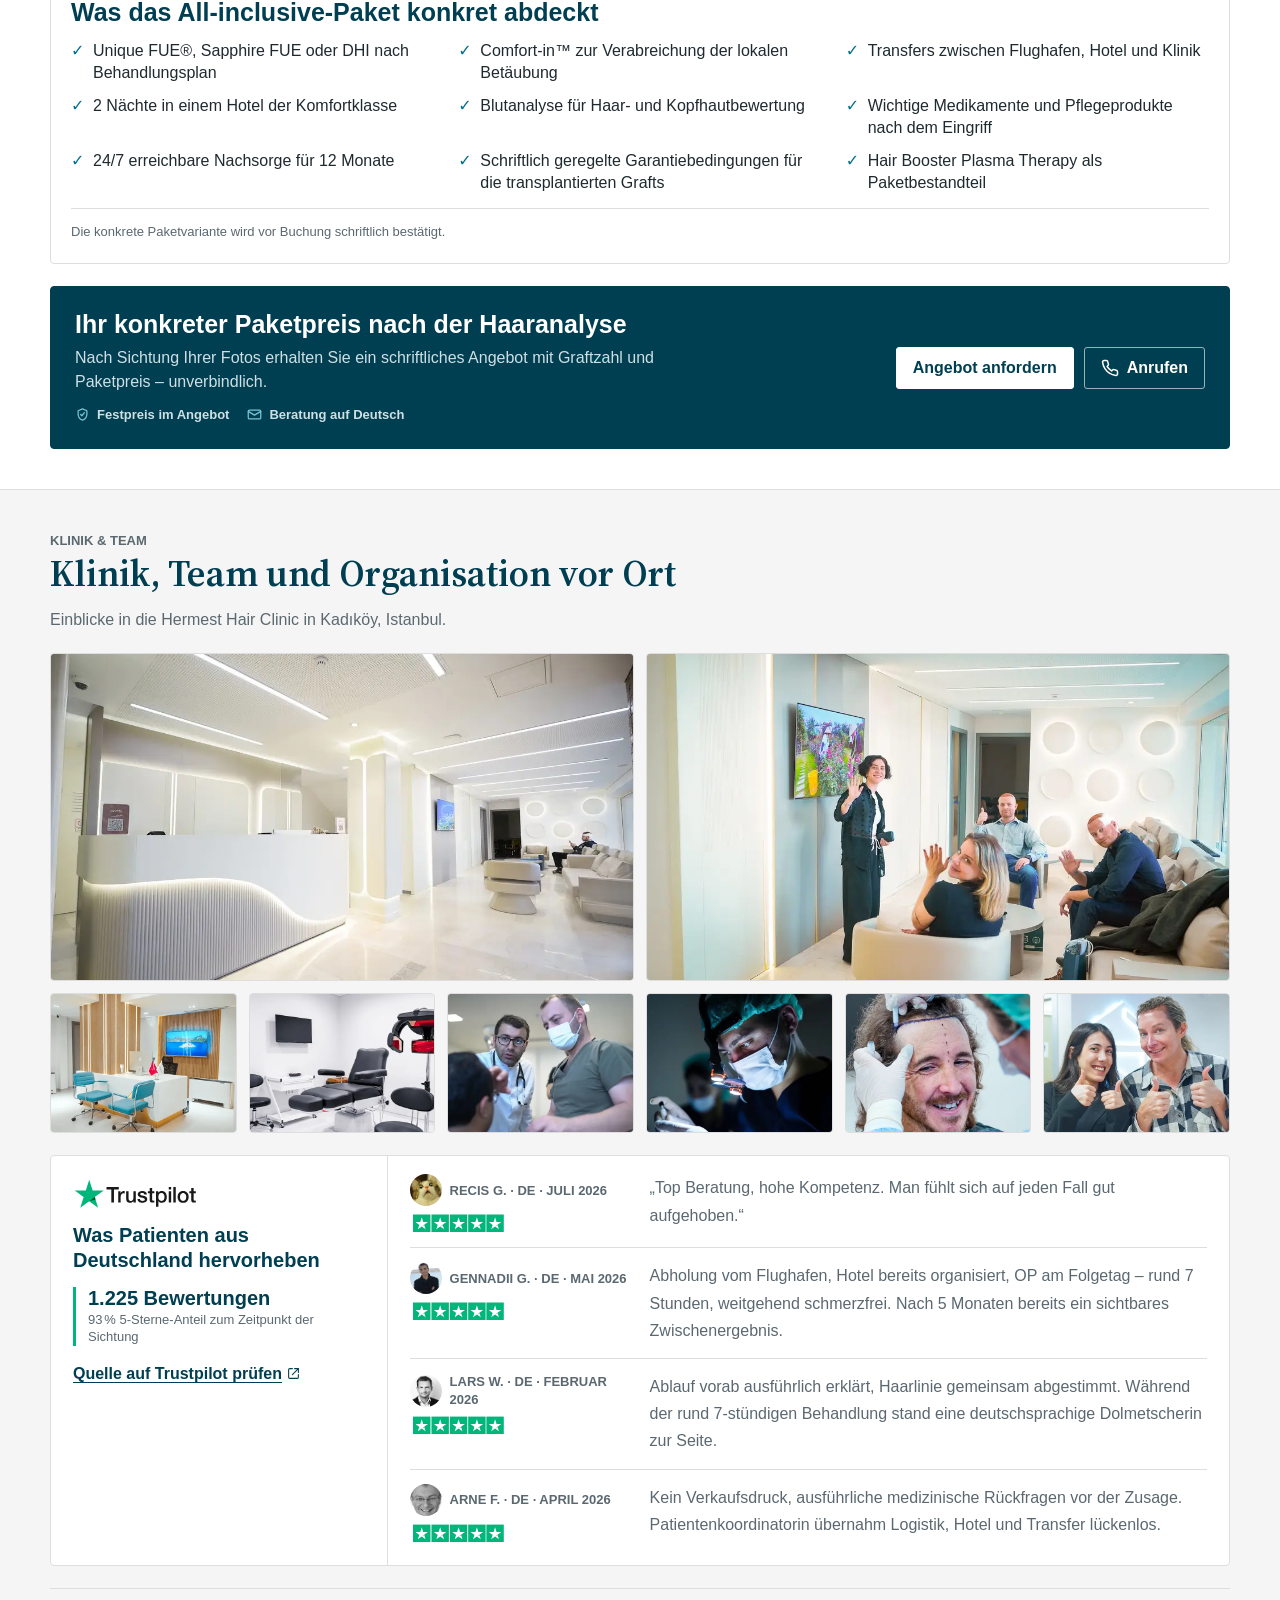
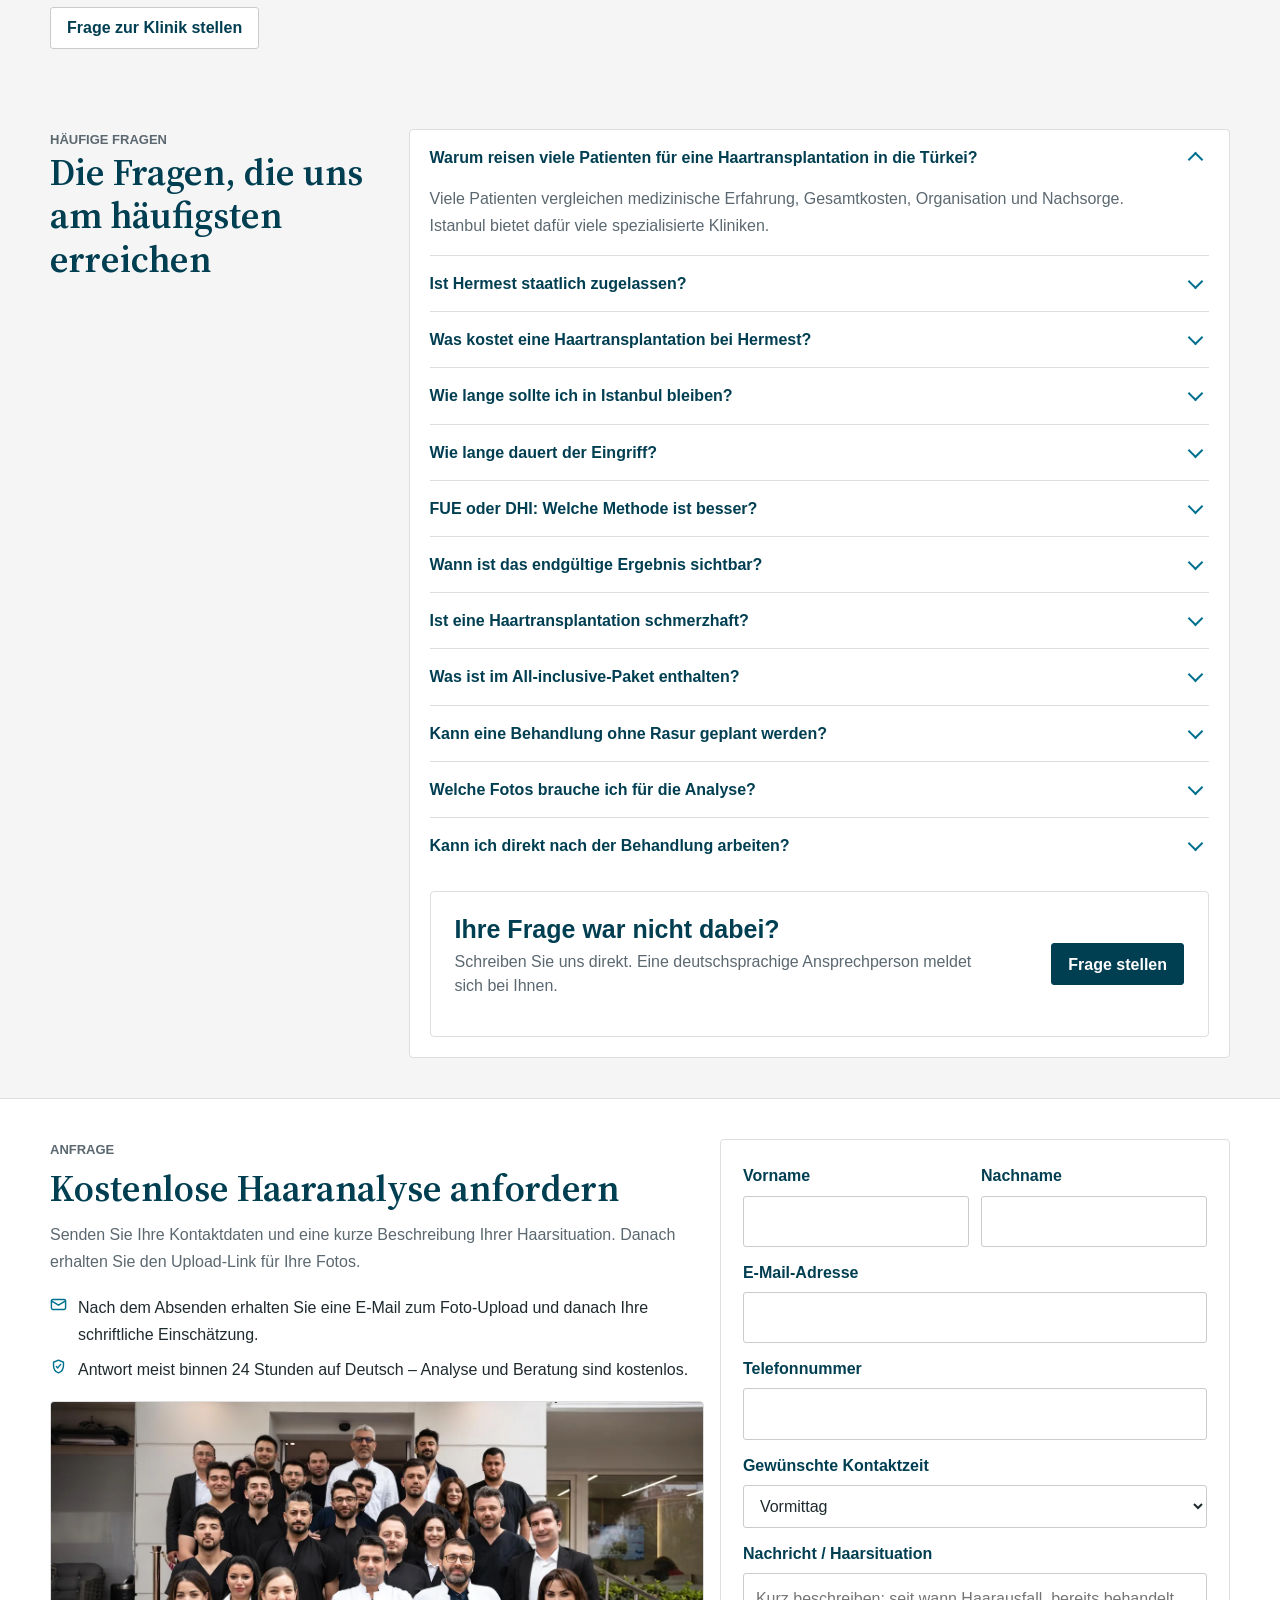
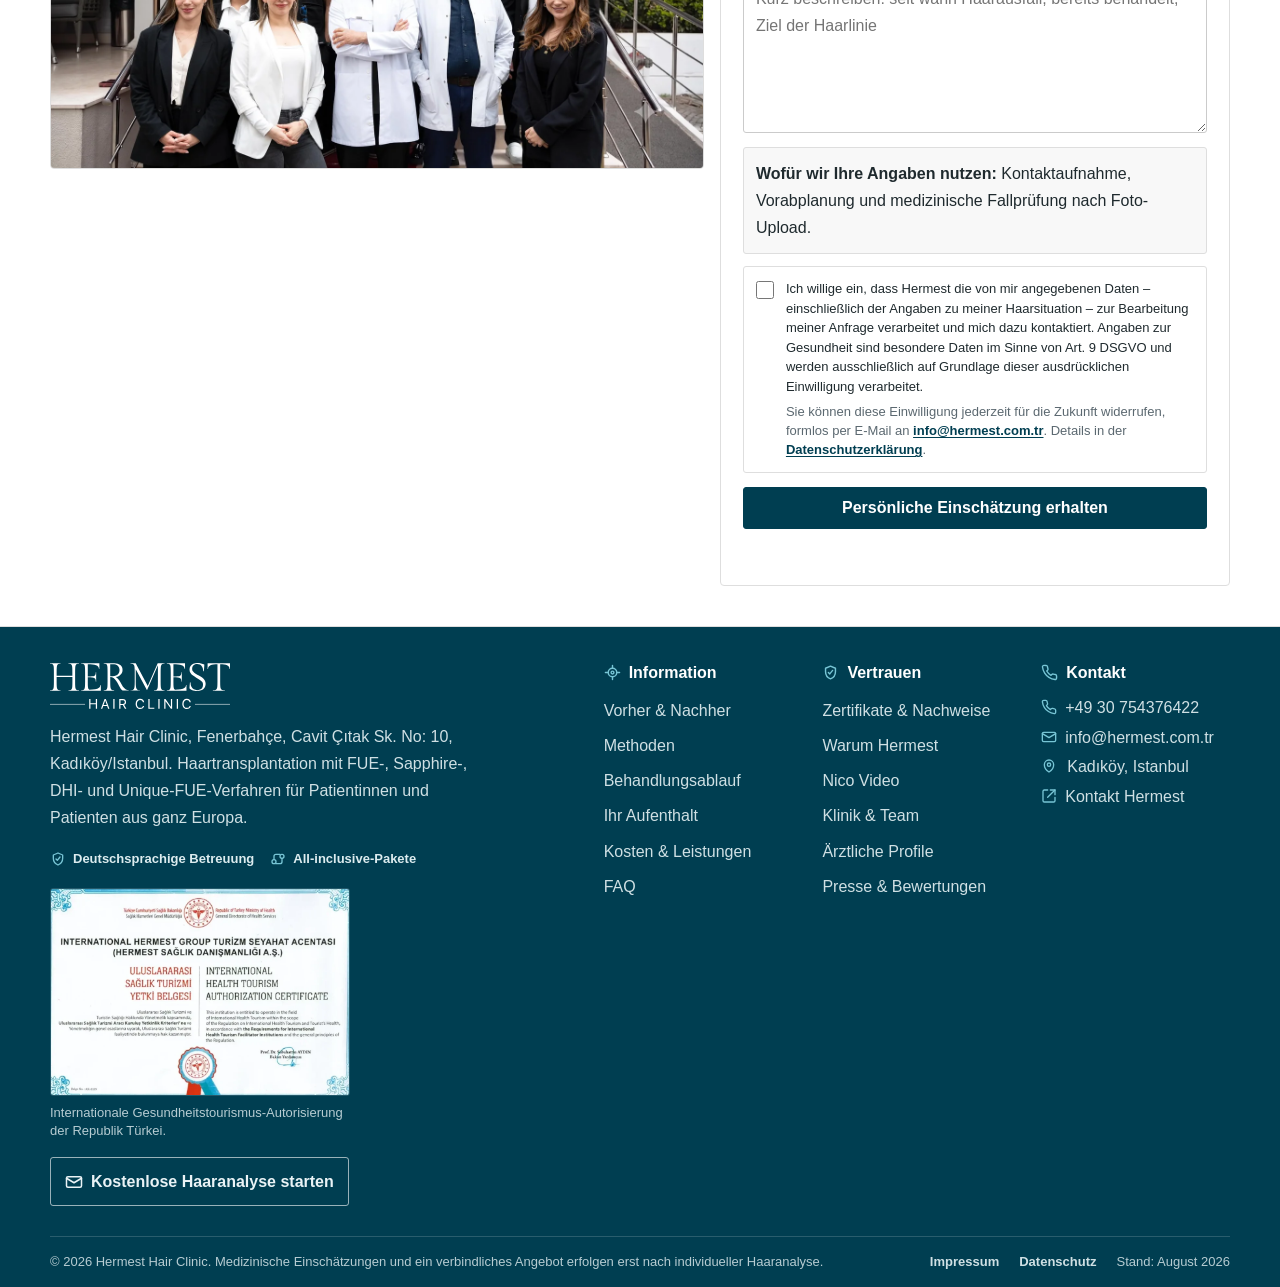
==== commit b5f912d1: "Highlight Unique FUE as patented, German-engineered instruments Matches the claim already made on he" ====
--- a/index.html
+++ b/index.html
@@ -796,7 +796,7 @@
               <div class="card__body">
                 <span class="card__index">01</span>
                 <h3>Unique FUE®</h3>
-                <p>Die von Hermest entwickelte FUE-Variante mit besonderem Fokus auf Haarlinienplanung, Entnahmestrategie und Dichte.</p>
+                <p>Die patentierte FUE-Variante von Hermest, mit Mikroinstrumenten nach deutscher Ingenieurskunst entwickelt – mit besonderem Fokus auf Haarlinienplanung, Entnahmestrategie und Dichte.</p>
               </div>
             </article>
             <article class="card method-card">
--- a/styles.css
+++ b/styles.css
@@ -1667,7 +1667,7 @@
 
 .trustpilot-list article {
   display: grid;
-  grid-template-columns: 170px minmax(0, 1fr);
+  grid-template-columns: 220px minmax(0, 1fr);
   gap: 6px 20px;
   padding: 14px 0;
   border-bottom: 1px solid var(--border);
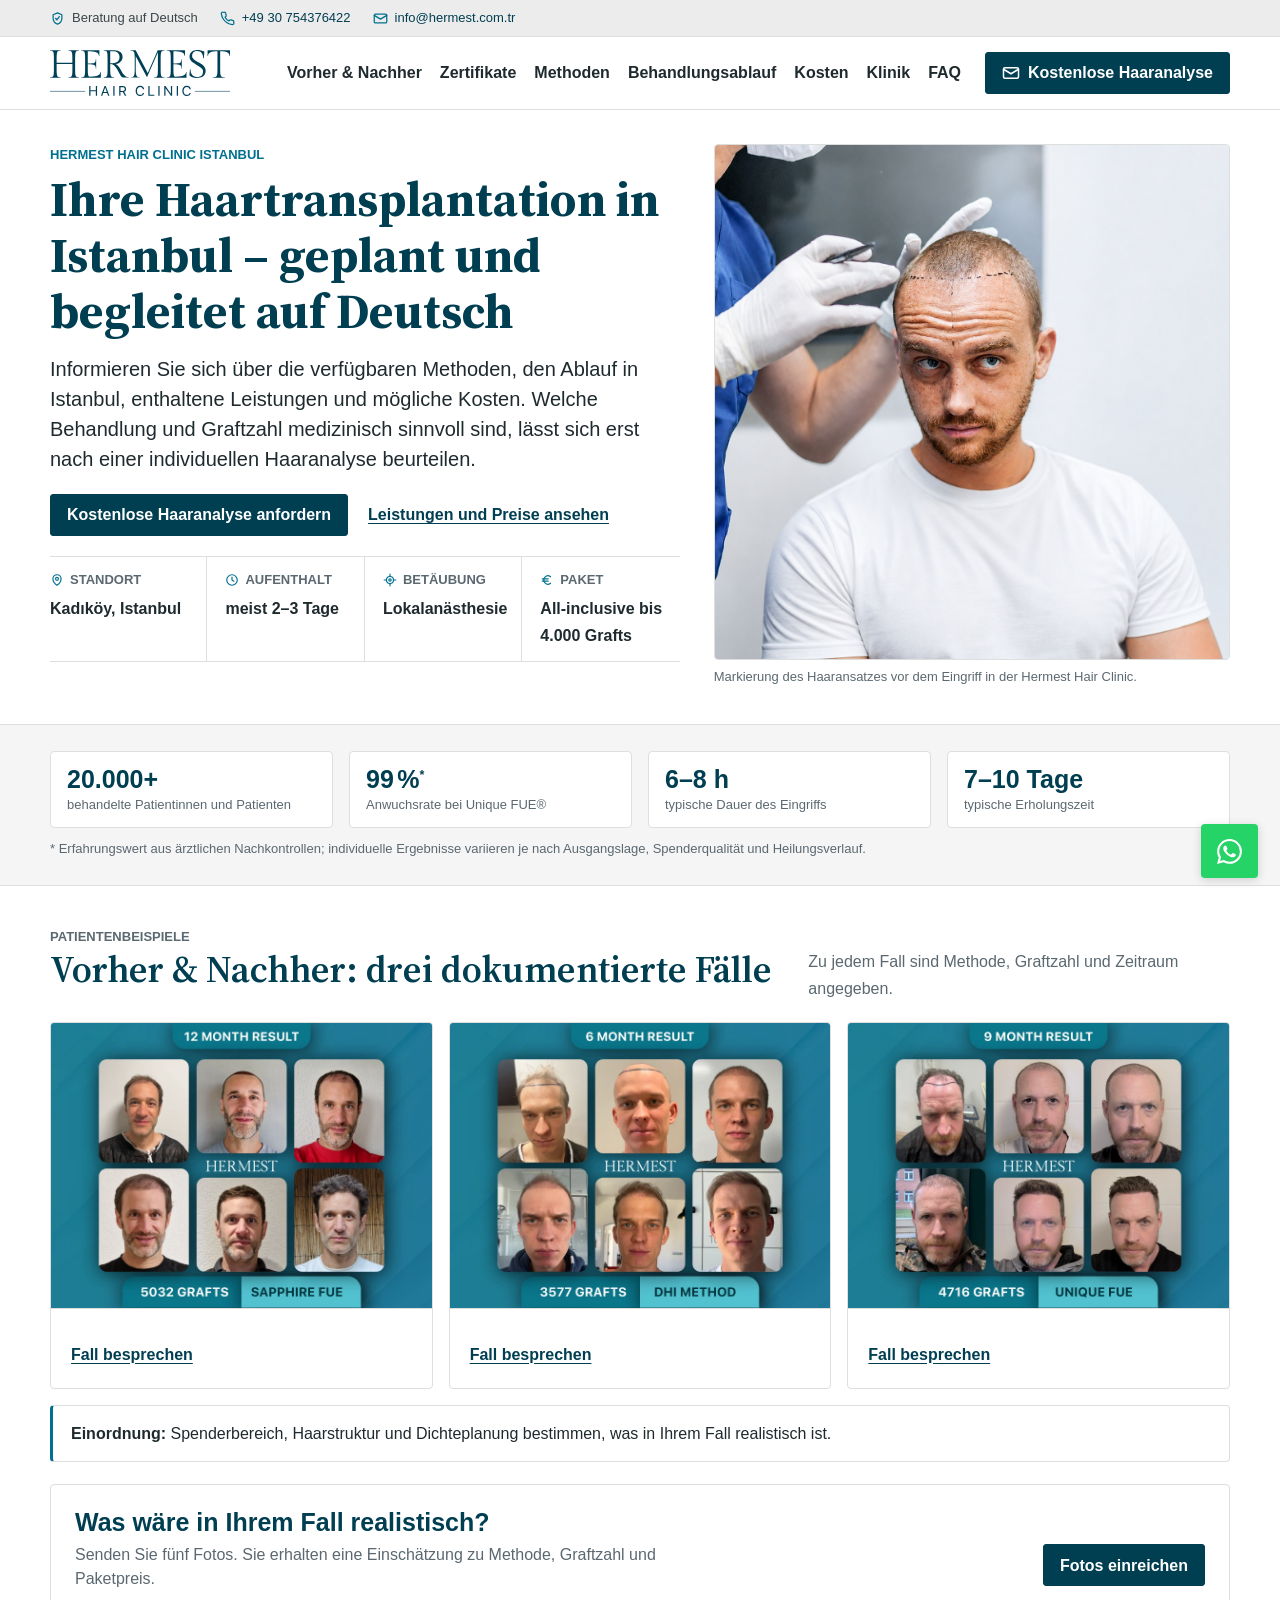
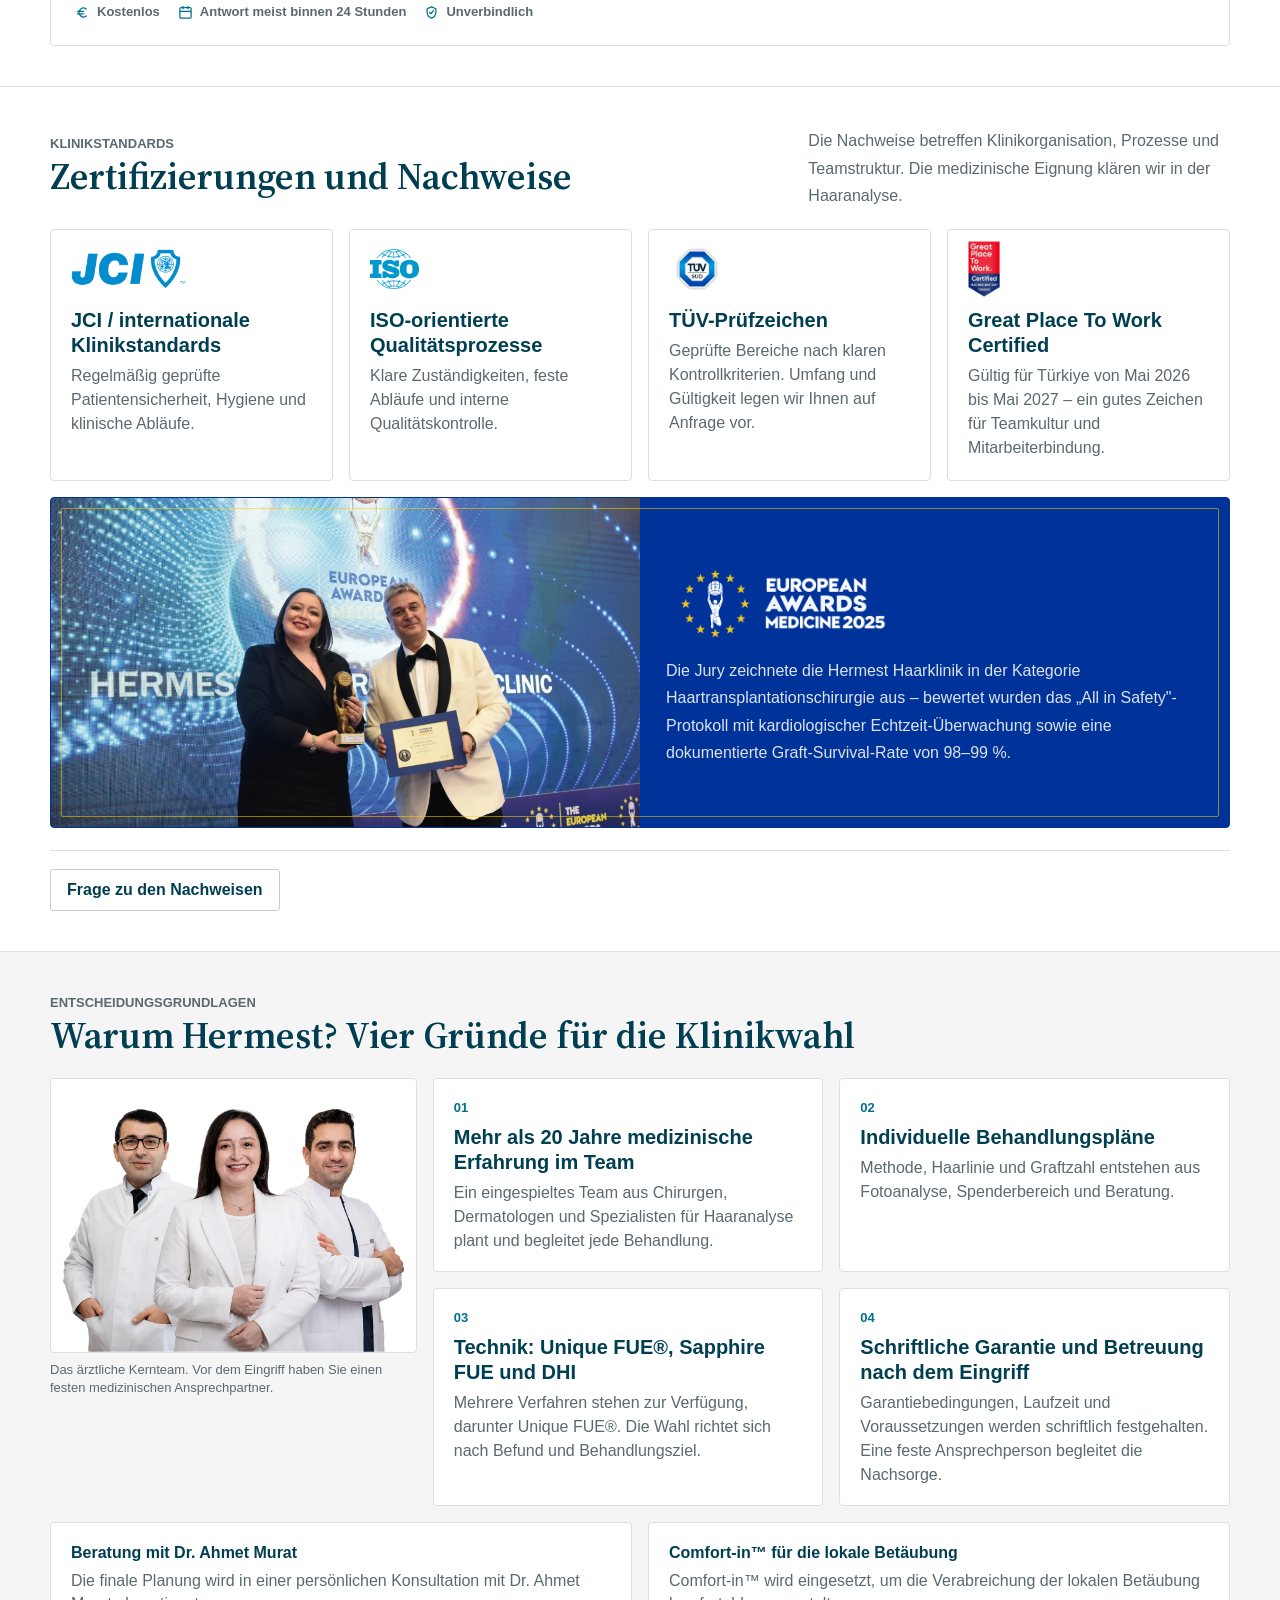
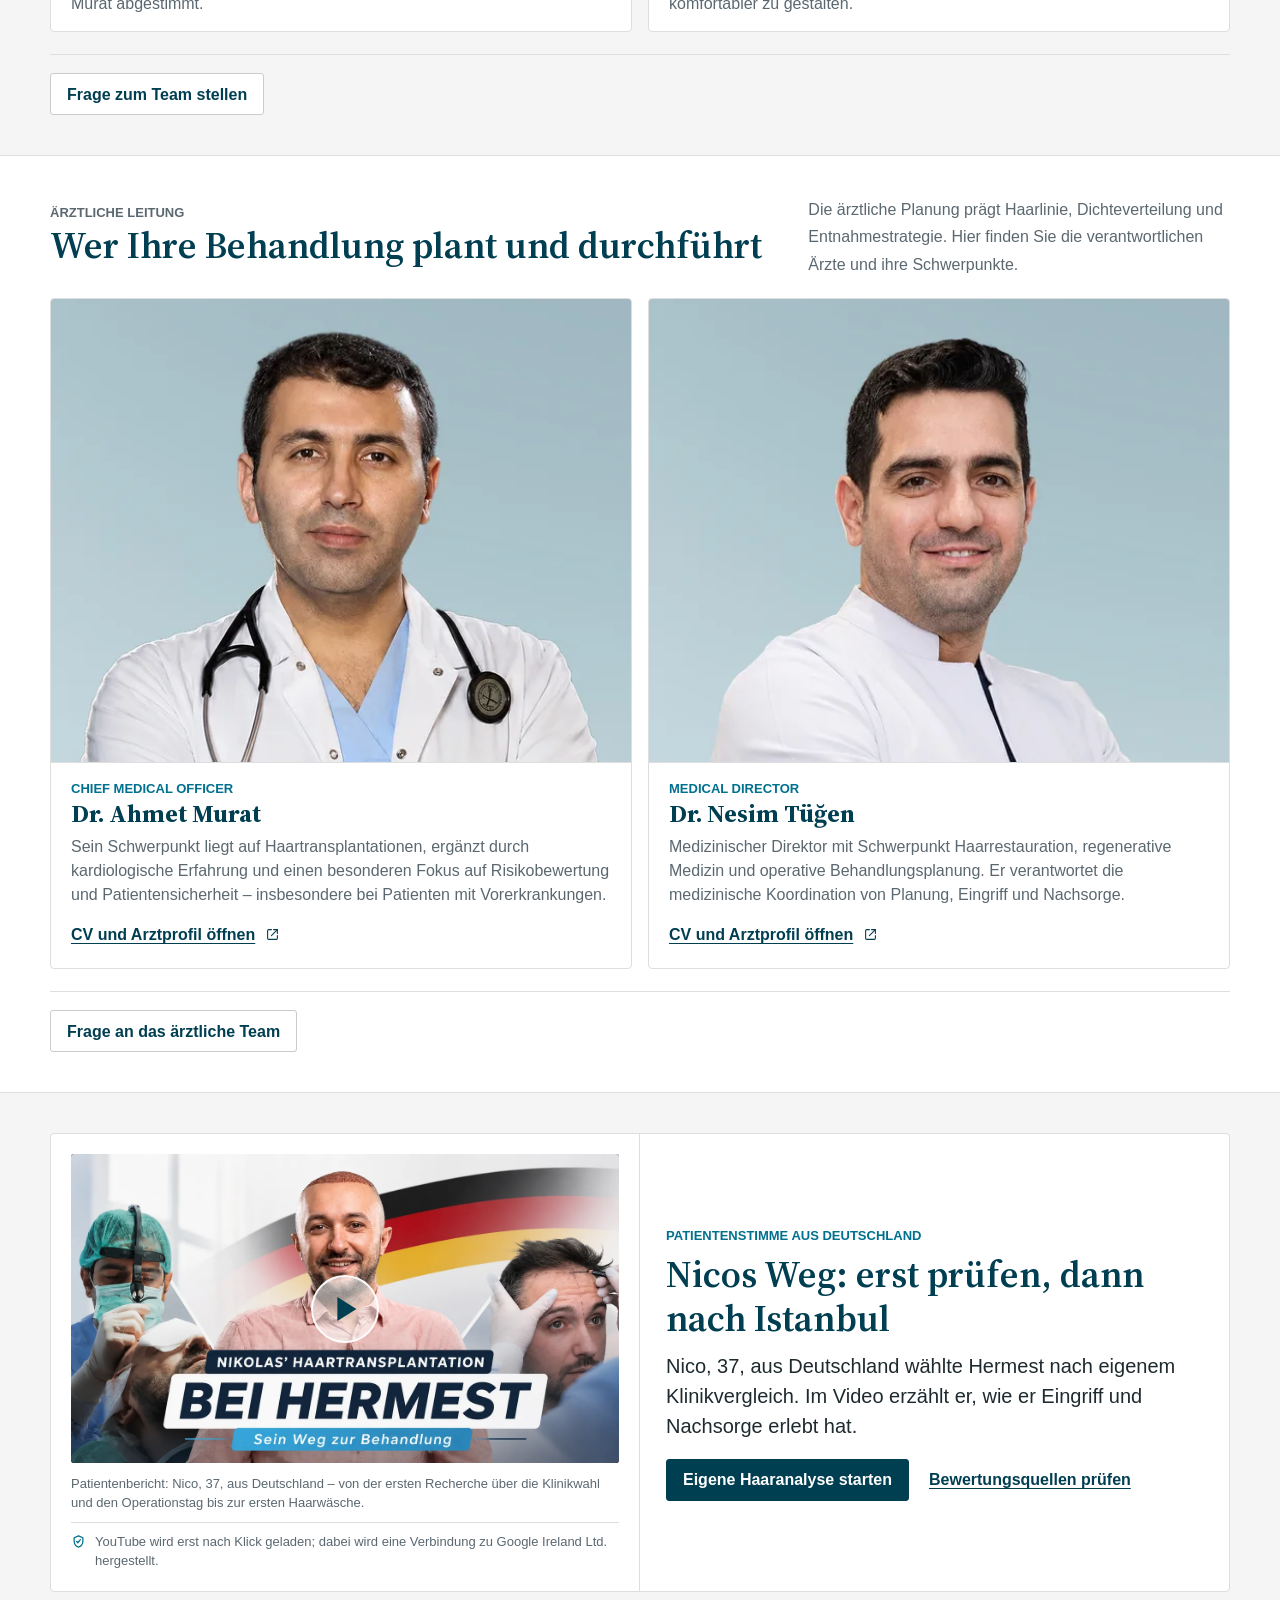
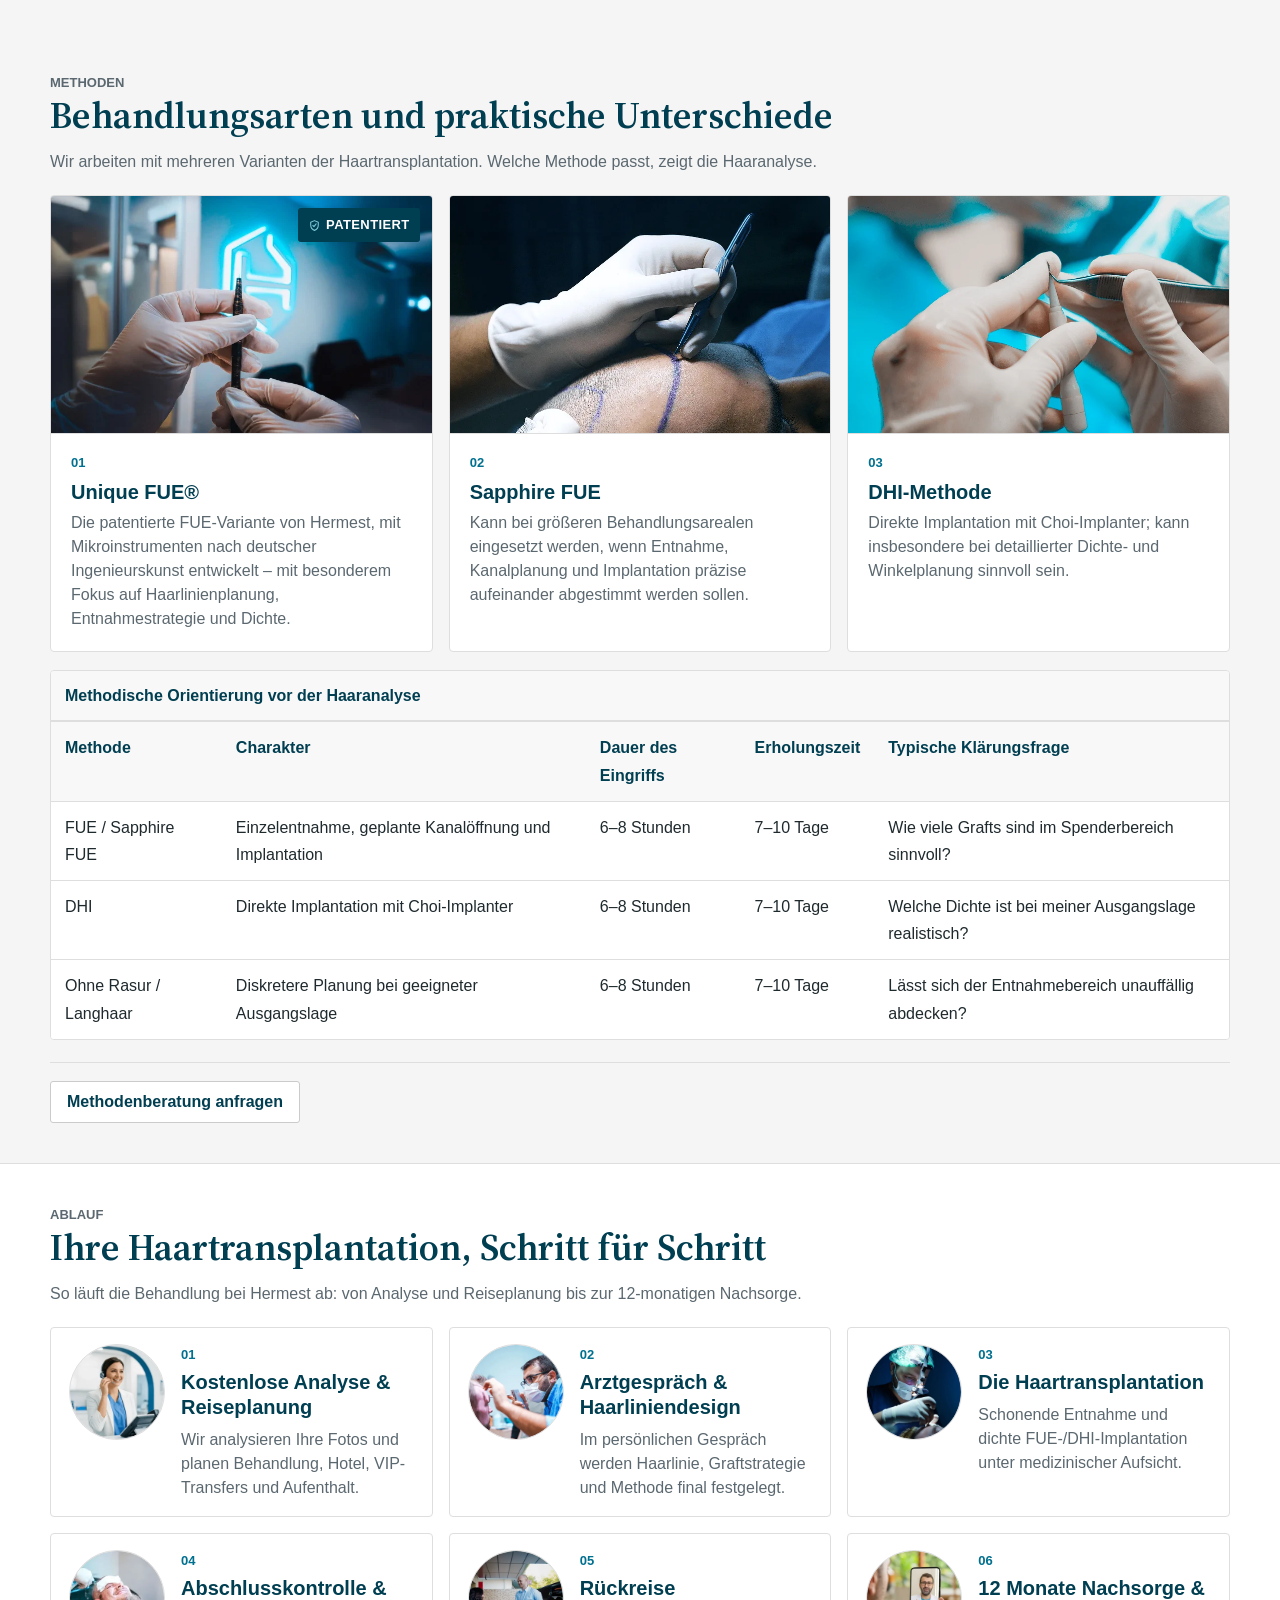
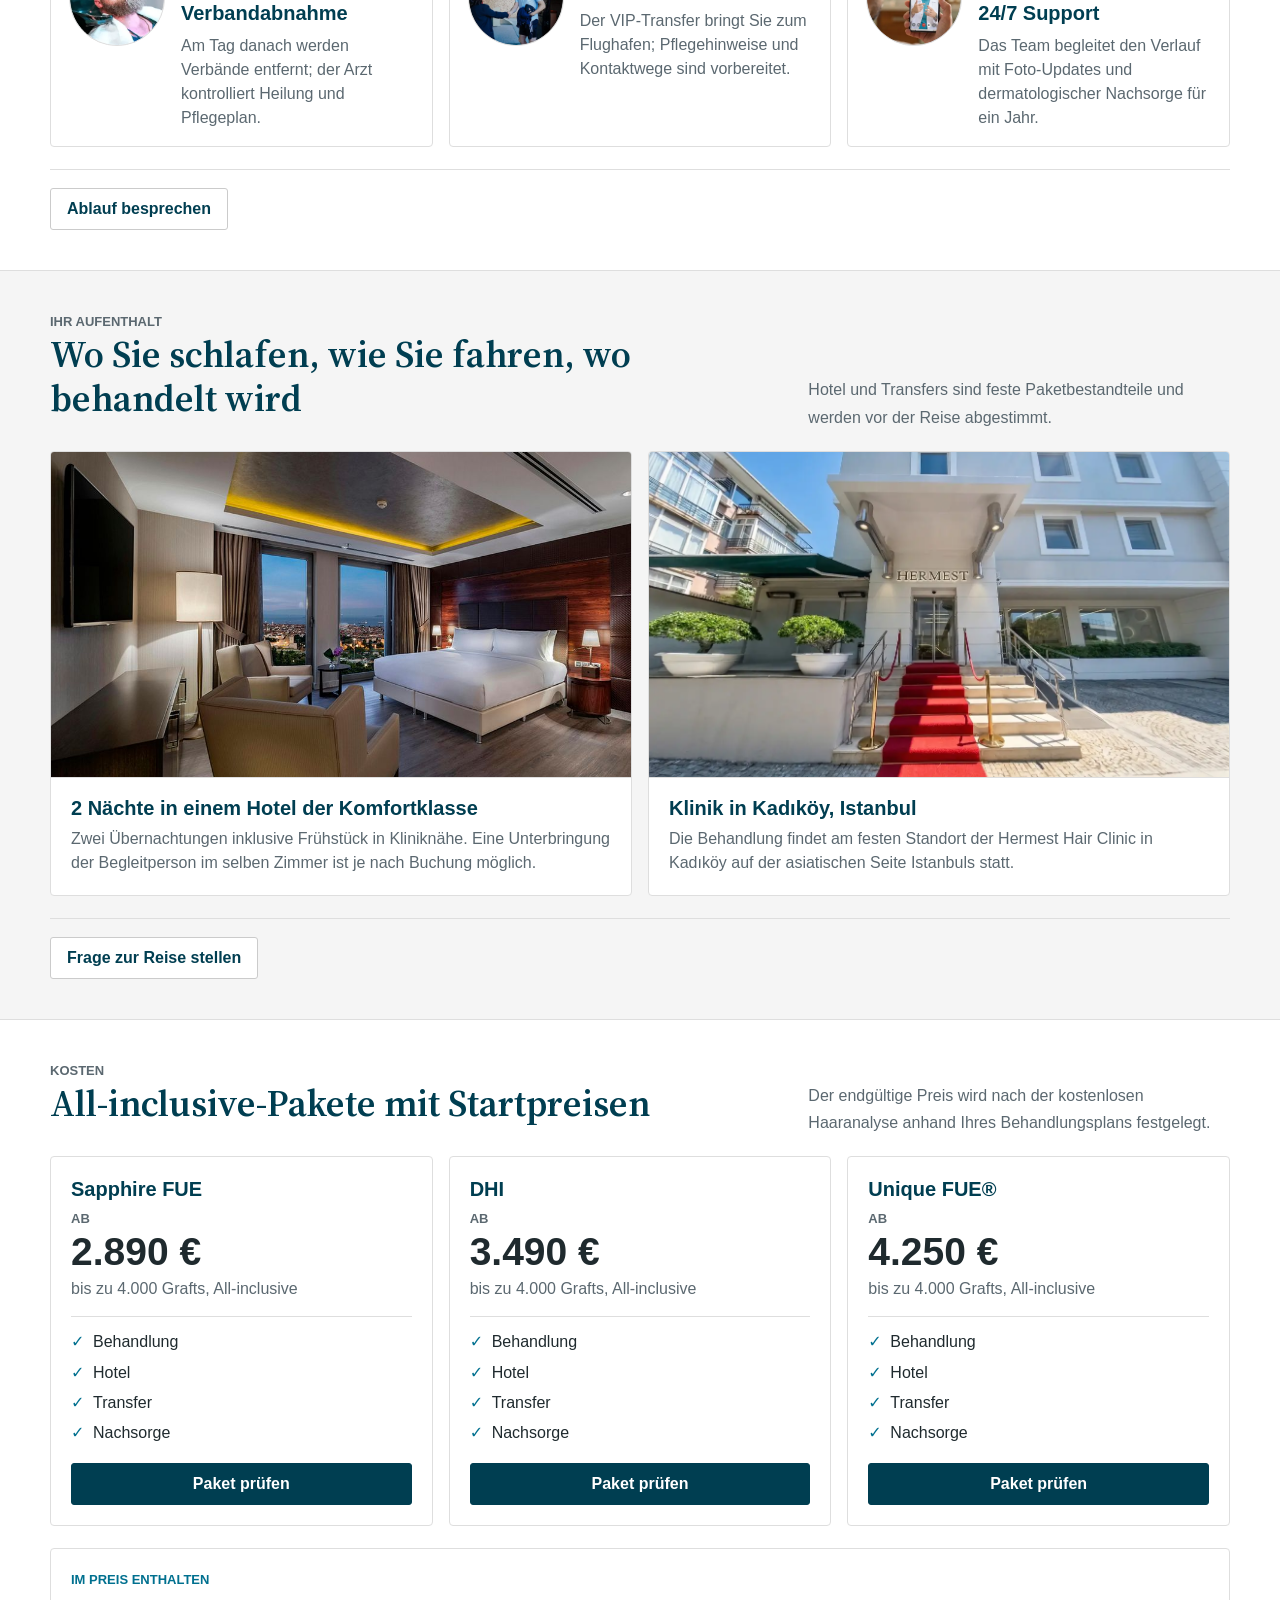
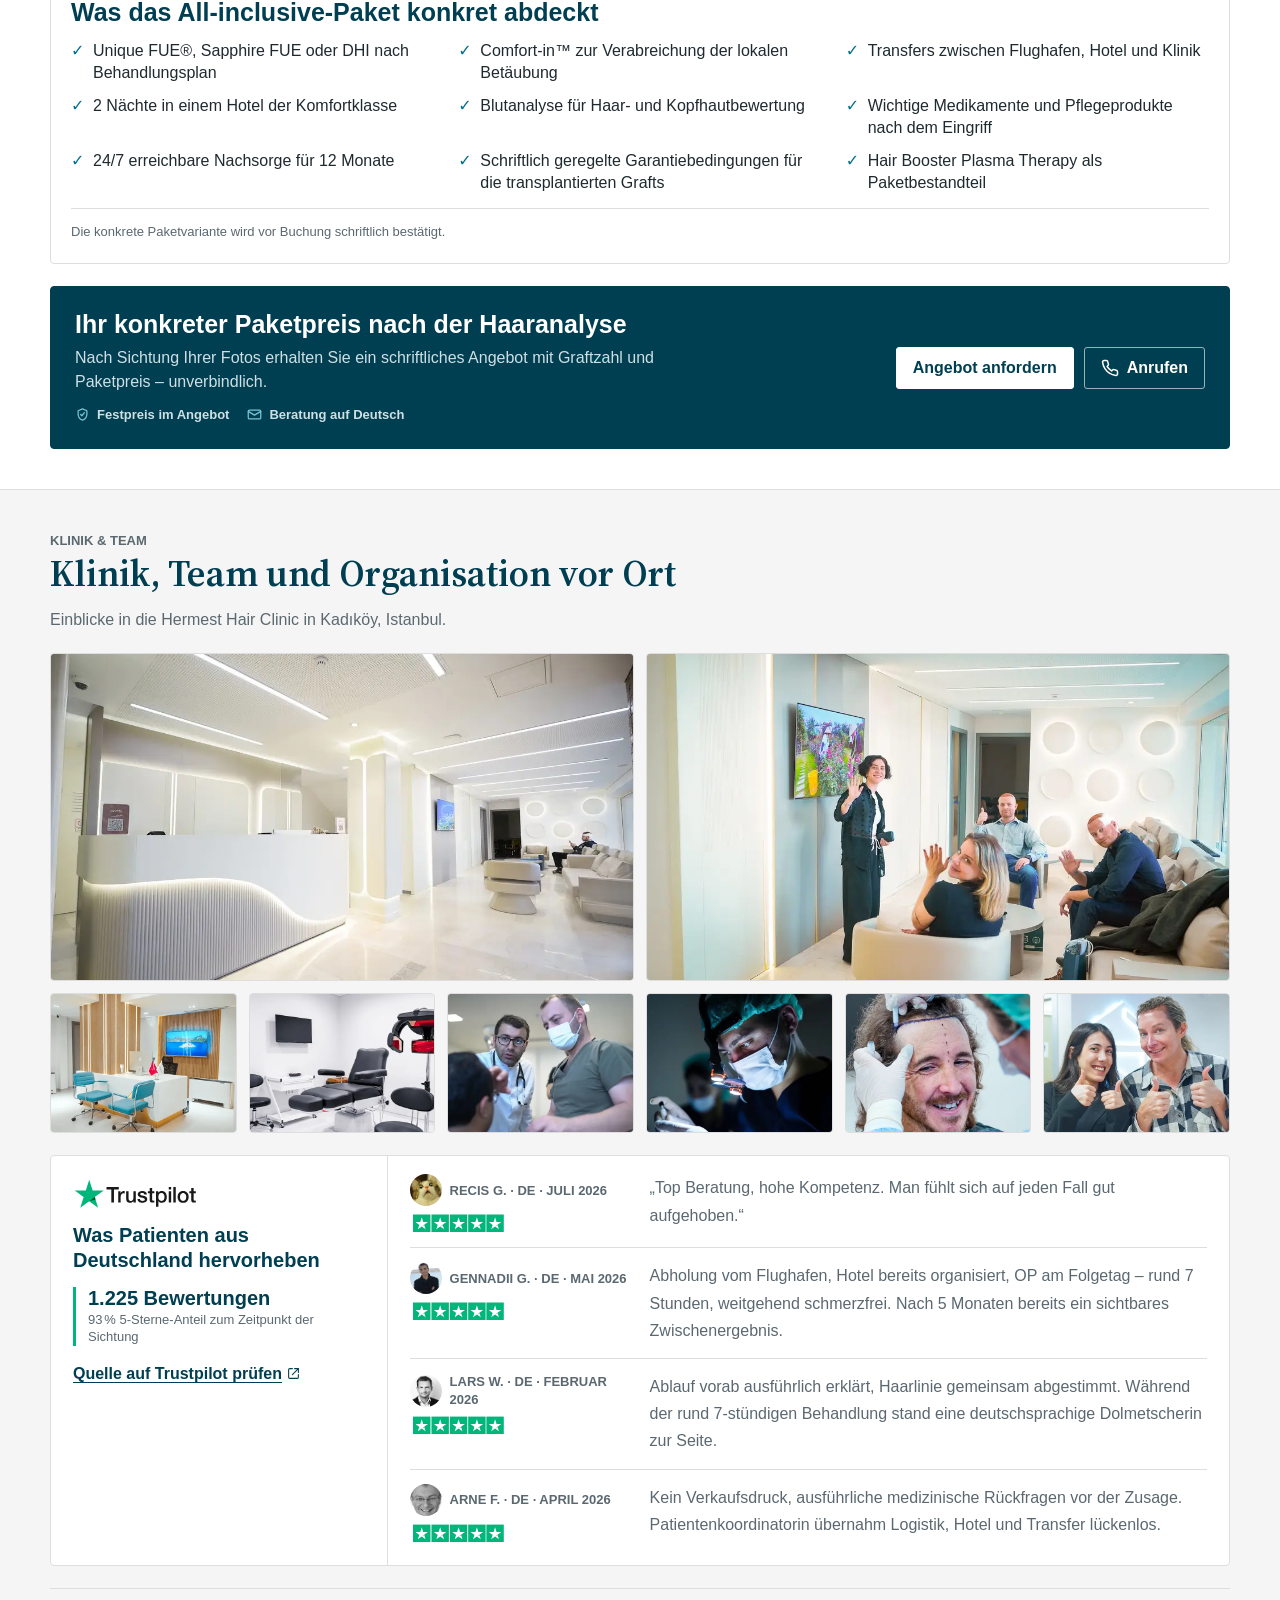
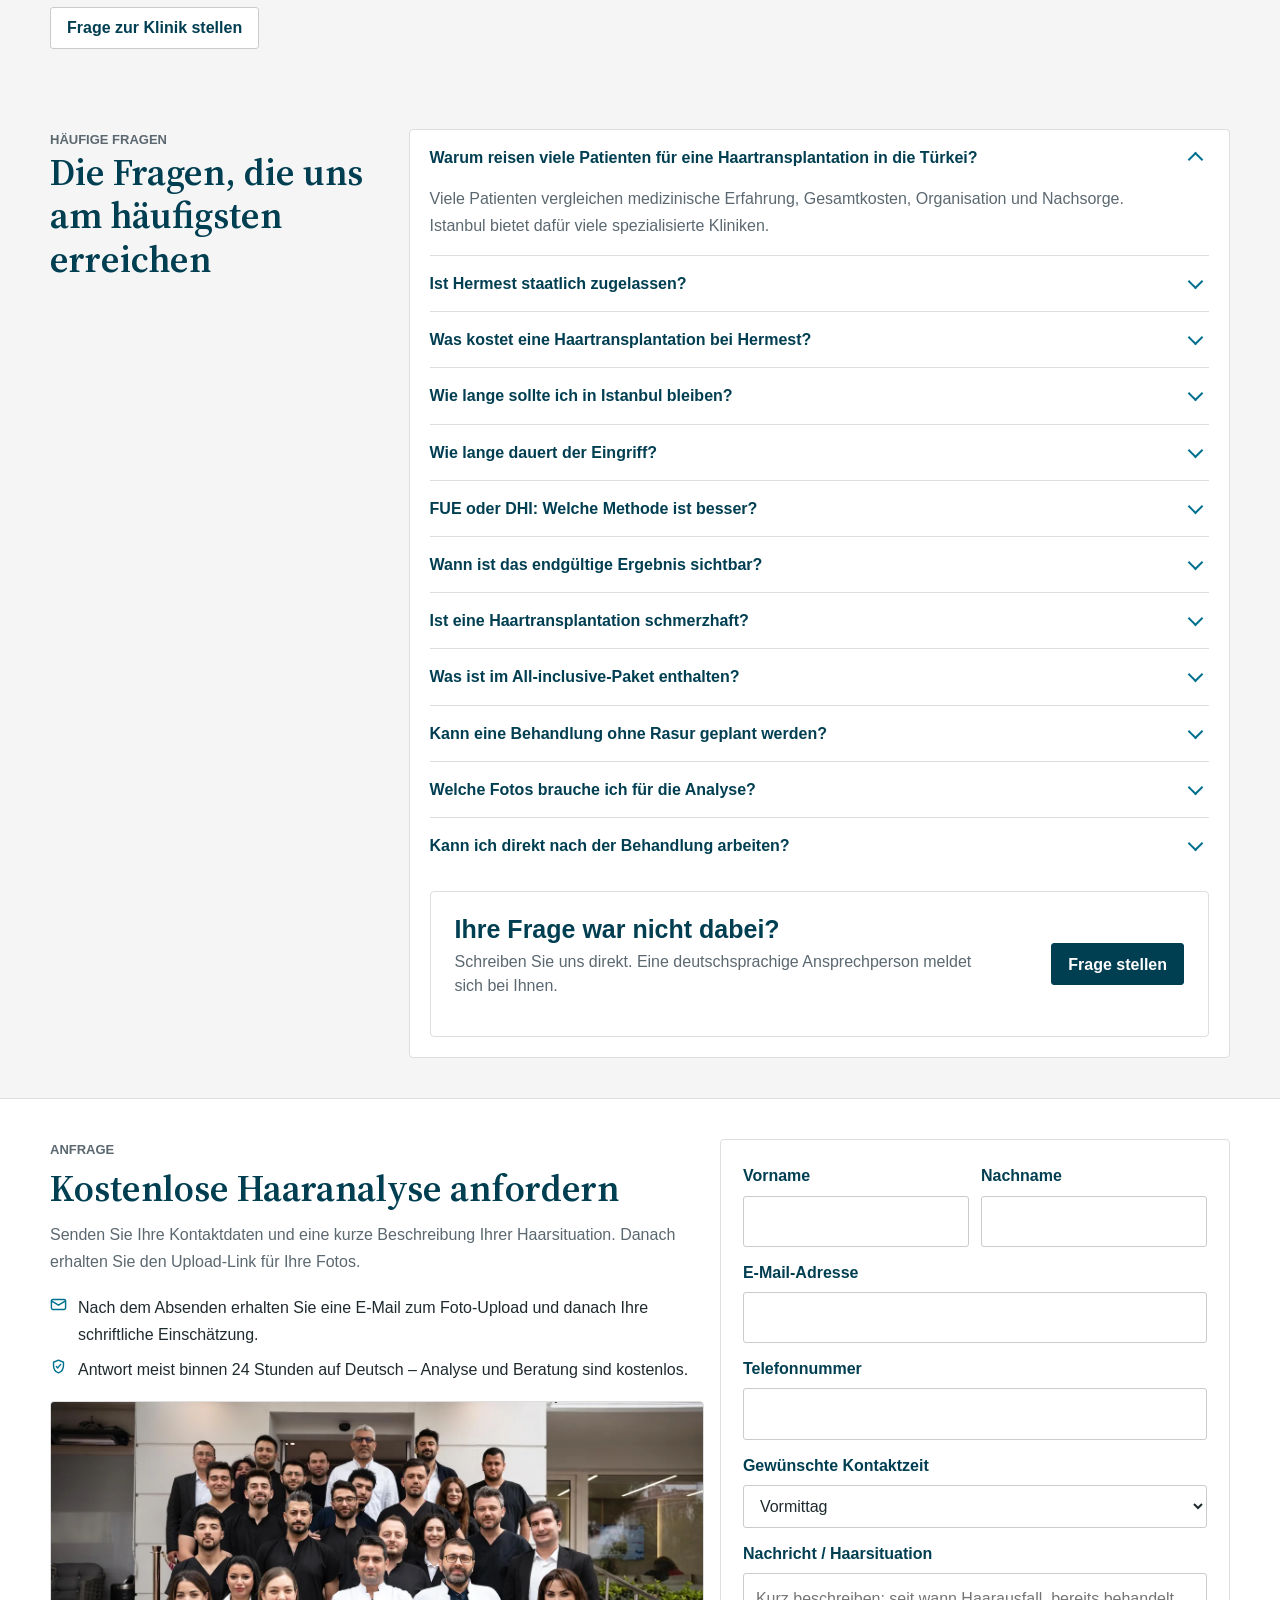
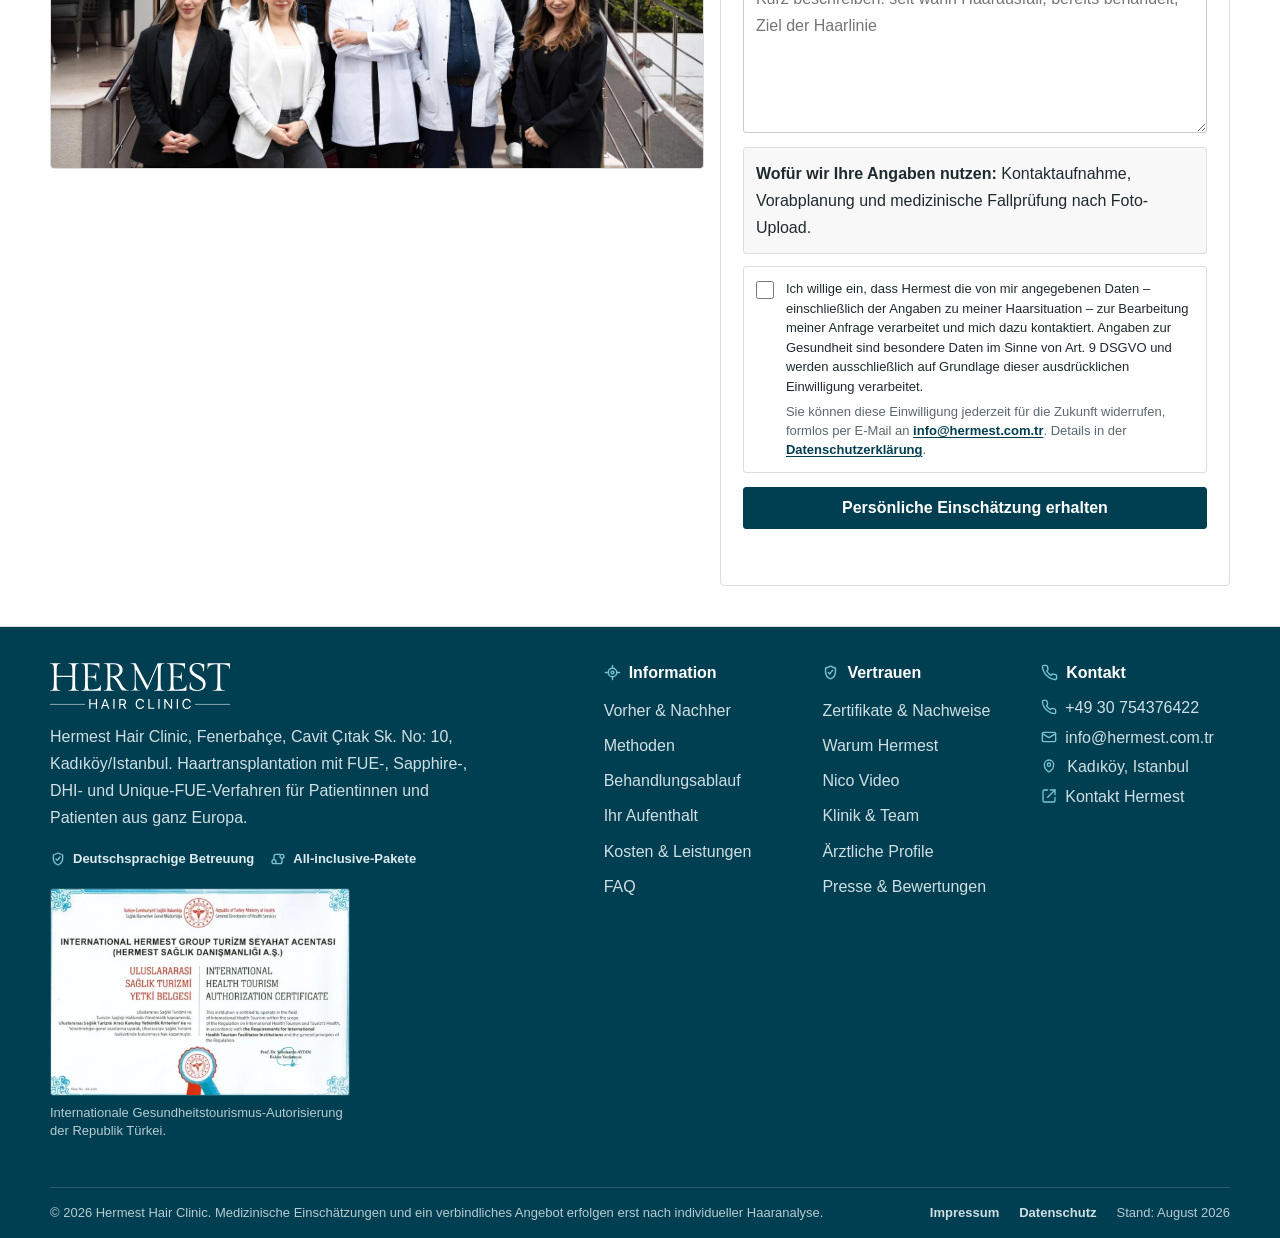
==== commit a5d814b4: "Add a "Patentiert" badge to the Unique FUE method card Small teal badge with shield icon over the ca" ====
--- a/index.html
+++ b/index.html
@@ -792,7 +792,10 @@
           <!-- Foto oben, Text unten – kein Text auf dem Bild, kein Verlauf. -->
           <div class="card-grid card-grid--3" aria-label="Haartransplantationstechniken">
             <article class="card method-card">
-              <img class="card__media" src="assets/lp/services/1.webp" alt="Mikroklingen für Unique FUE" loading="lazy" decoding="async" />
+              <div class="method-card__media-wrap">
+                <img class="card__media" src="assets/lp/services/1.webp" alt="Mikroklingen für Unique FUE" loading="lazy" decoding="async" />
+                <span class="method-badge"><svg class="icon" aria-hidden="true"><use href="#icon-shield"></use></svg>Patentiert</span>
+              </div>
               <div class="card__body">
                 <span class="card__index">01</span>
                 <h3>Unique FUE®</h3>
@@ -1450,7 +1453,6 @@
             <img src="assets/icons/health-tourism-certificate.webp" alt="International Health Tourism Authorization Certificate" loading="lazy" decoding="async" />
             <figcaption>Internationale Gesundheitstourismus-Autorisierung der Republik Türkei.</figcaption>
           </figure>
-          <a class="footer-cta" href="#kontakt"><svg class="icon"><use href="#icon-mail"></use></svg>Kostenlose Haaranalyse starten</a>
         </div>
 
         <div class="footer-columns">
--- a/styles.css
+++ b/styles.css
@@ -1442,6 +1442,37 @@
   aspect-ratio: 16 / 10;
 }
 
+.method-card__media-wrap {
+  position: relative;
+}
+
+.method-card__media-wrap .card__media {
+  margin: 0;
+}
+
+.method-badge {
+  position: absolute;
+  top: 12px;
+  right: 12px;
+  display: inline-flex;
+  align-items: center;
+  gap: 5px;
+  padding: 6px 10px;
+  border-radius: var(--radius-sm);
+  background: var(--deep-teal);
+  color: white;
+  font-size: var(--fs-xs);
+  font-weight: 700;
+  letter-spacing: 0.03em;
+  text-transform: uppercase;
+}
+
+.method-badge .icon {
+  width: 13px;
+  height: 13px;
+  color: var(--clear-aqua);
+}
+
 /* ===========================================================================
    ABLAUF – 3x2 gleiche Schrittkarten, keine Zeitachse
    =========================================================================== */
@@ -2230,24 +2261,6 @@
   line-height: 1.35;
 }
 
-.footer-cta {
-  display: inline-flex;
-  align-items: center;
-  gap: 8px;
-  min-height: 42px;
-  padding: 10px 14px;
-  border: 1px solid rgba(255, 255, 255, 0.6);
-  border-radius: var(--radius-sm);
-  color: white;
-  font-weight: 700;
-  text-decoration: none;
-}
-
-.footer-cta:hover {
-  background: rgba(255, 255, 255, 0.1);
-  text-decoration: none;
-}
-
 .footer-columns {
   display: grid;
   grid-template-columns: repeat(3, minmax(0, 1fr));
@@ -2741,11 +2754,6 @@
     font-size: var(--fs-xs);
   }
 
-  .footer-cta {
-    width: 100%;
-    justify-content: center;
-  }
-
   .footer-certificate {
     max-width: 360px;
   }
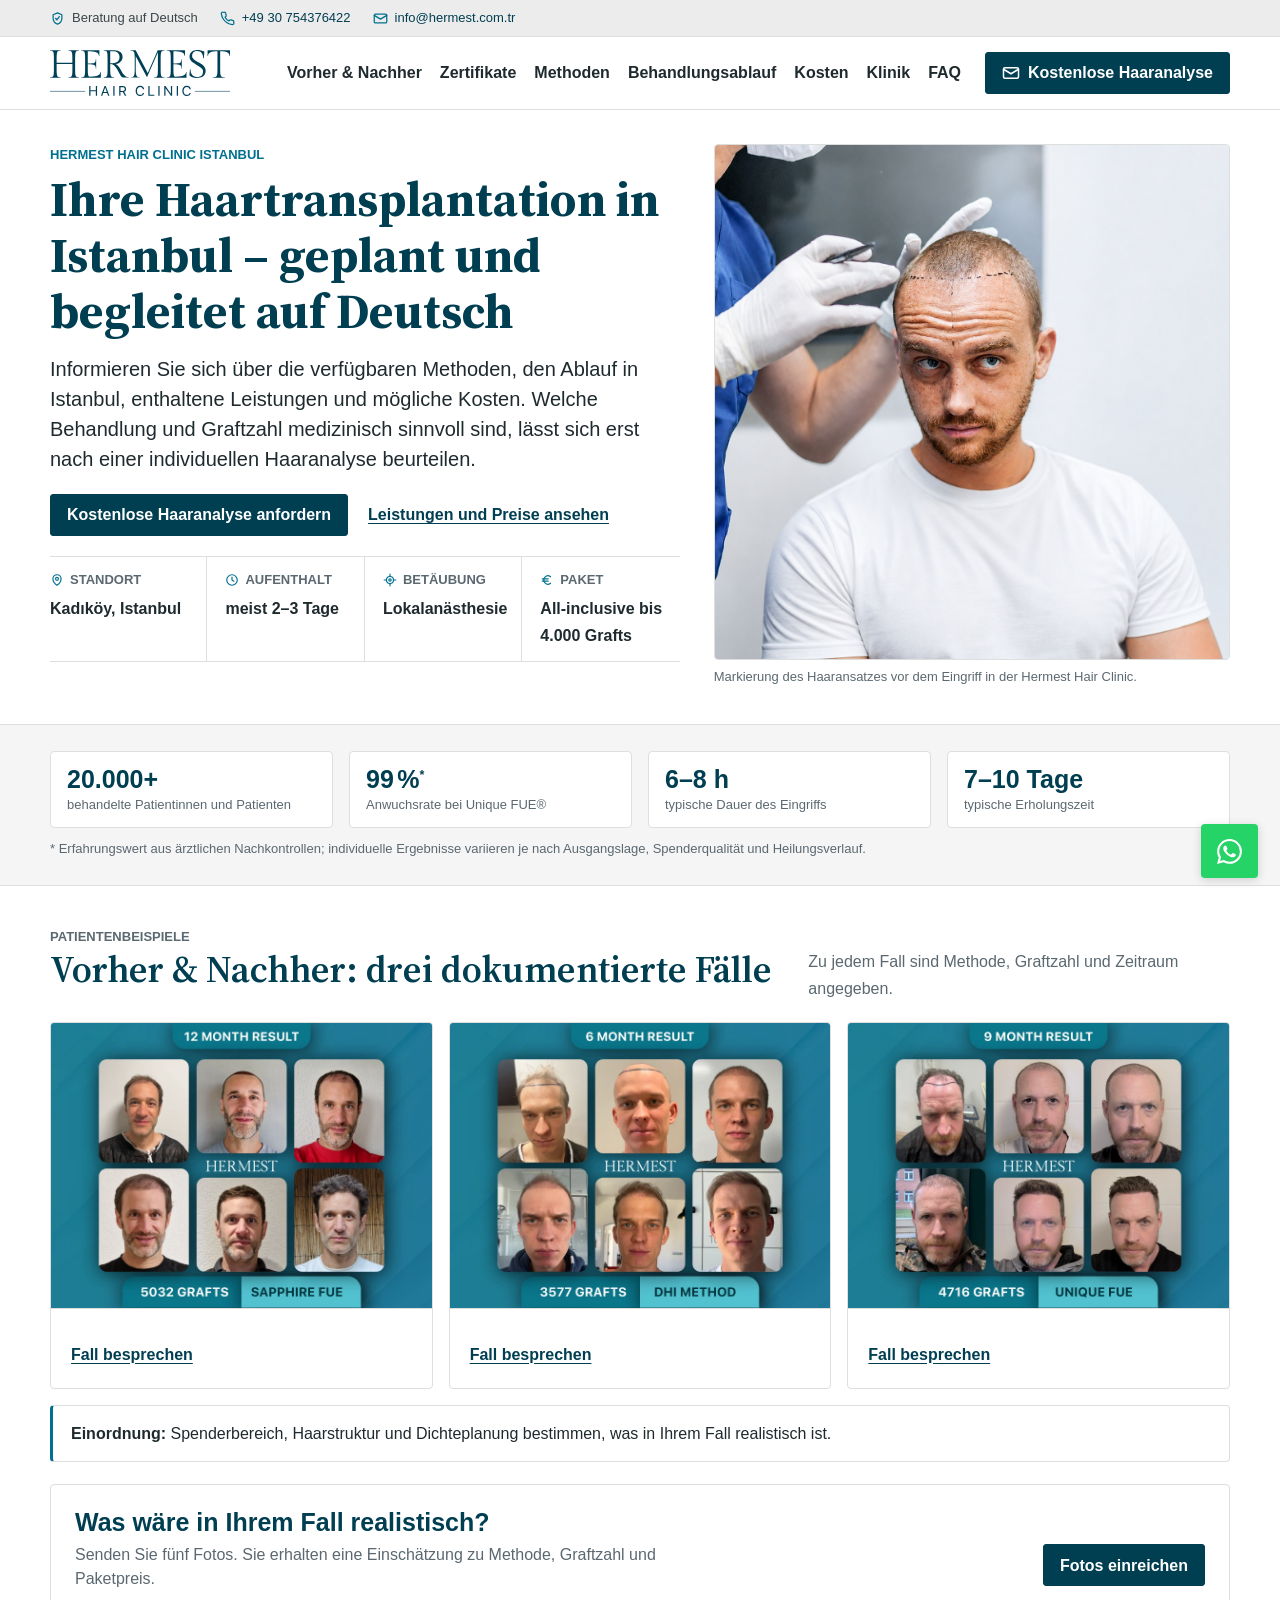
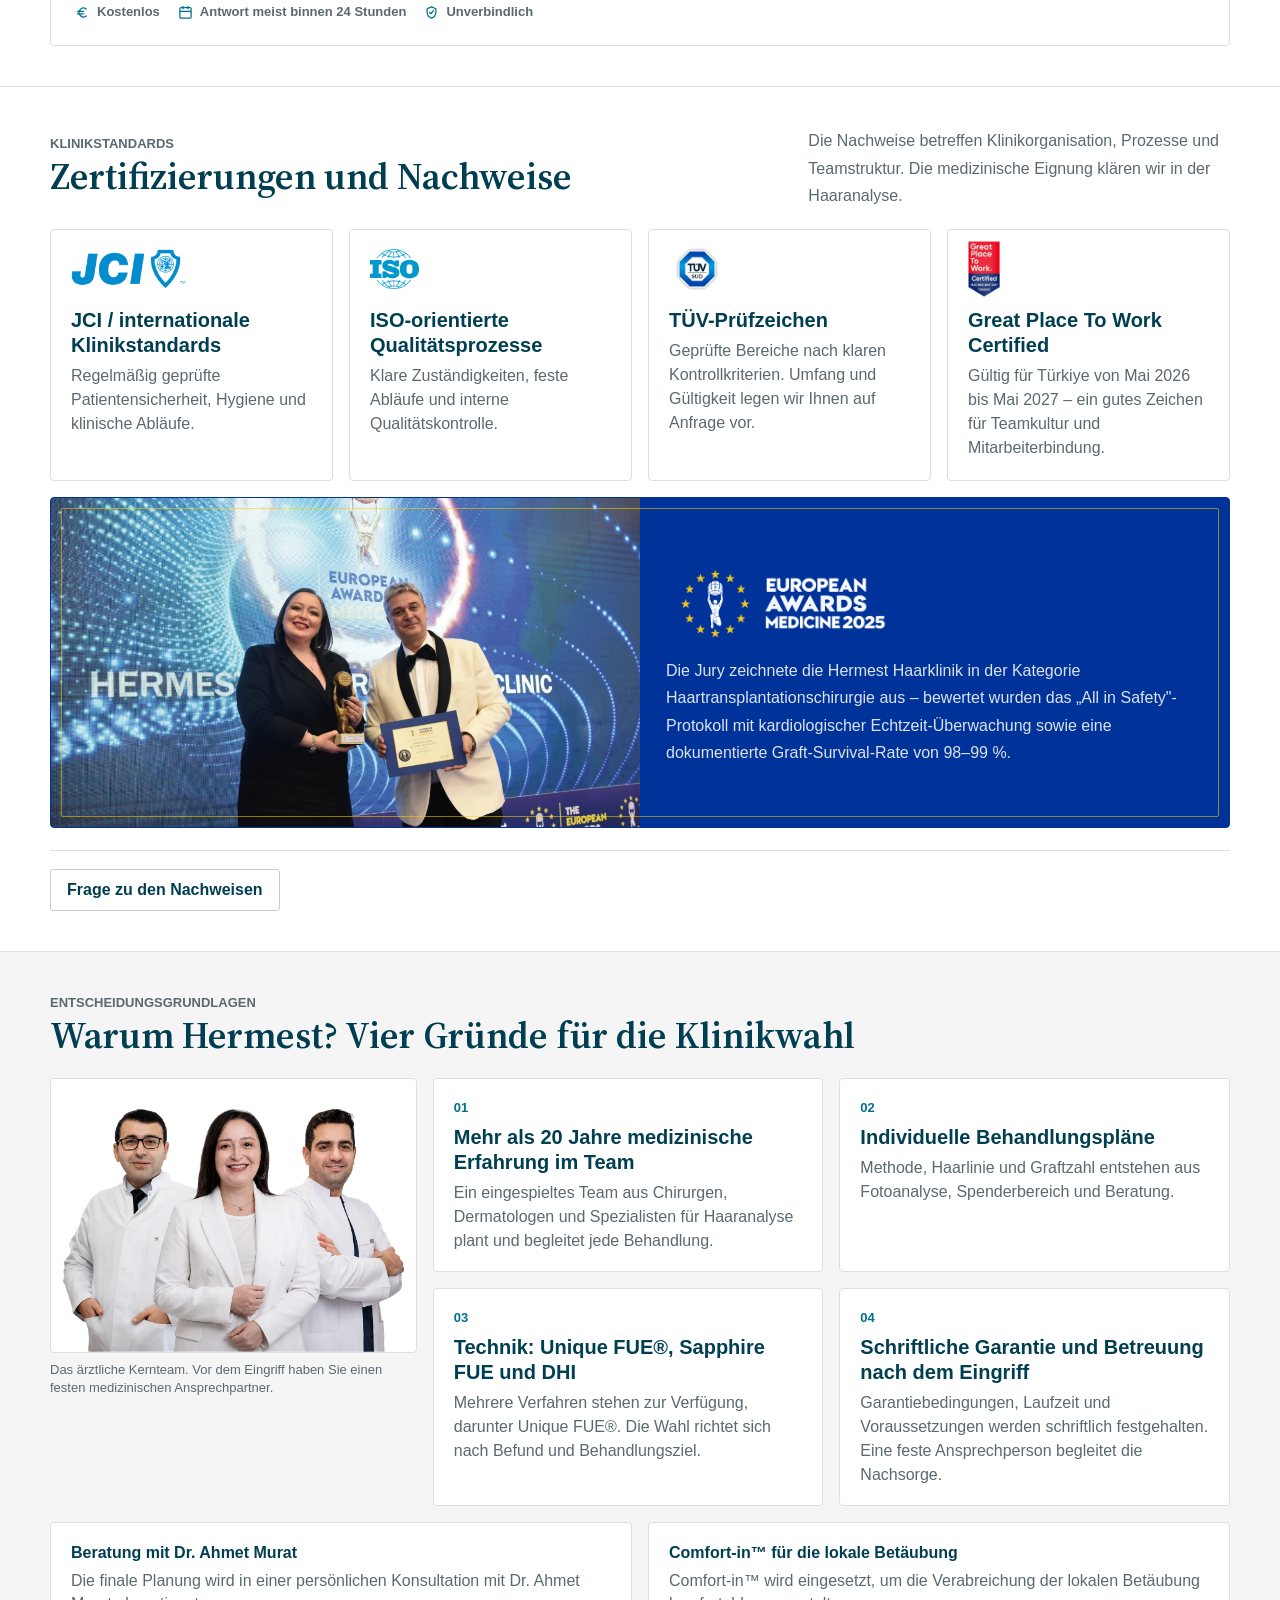
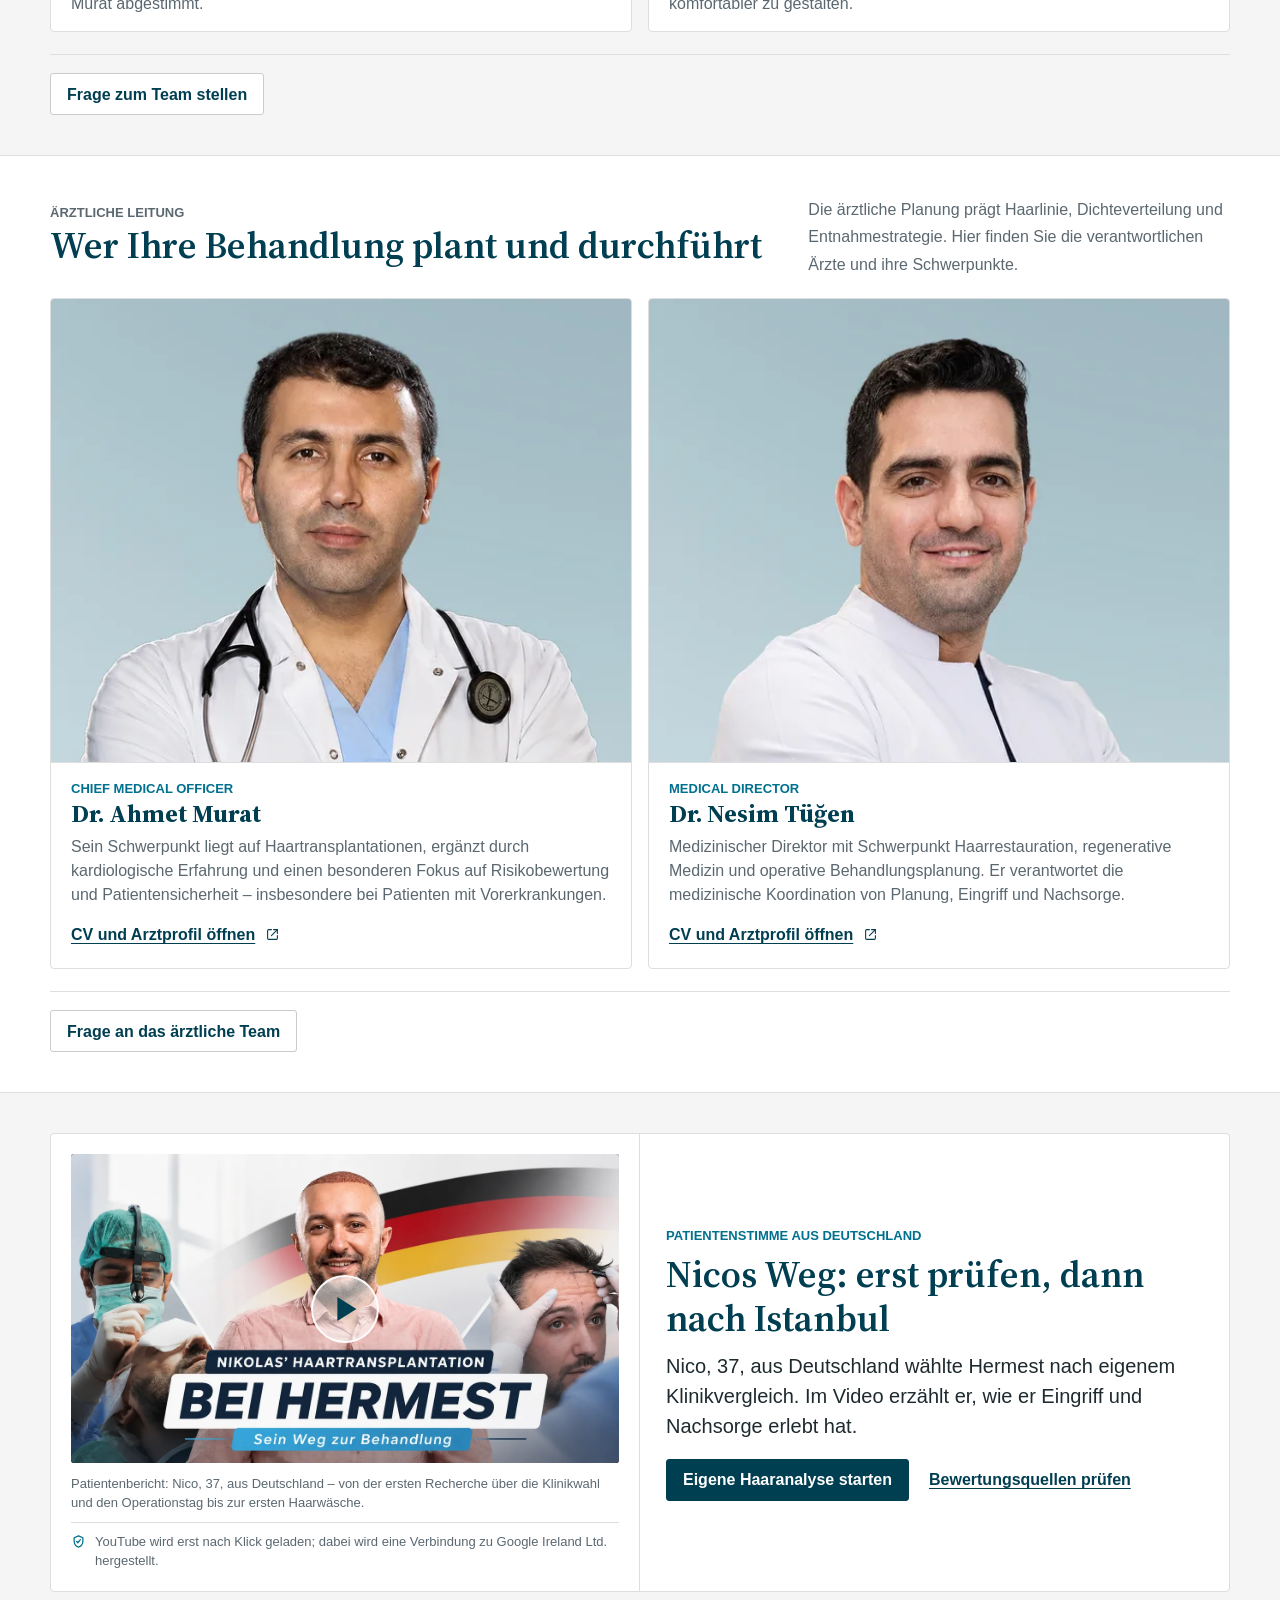
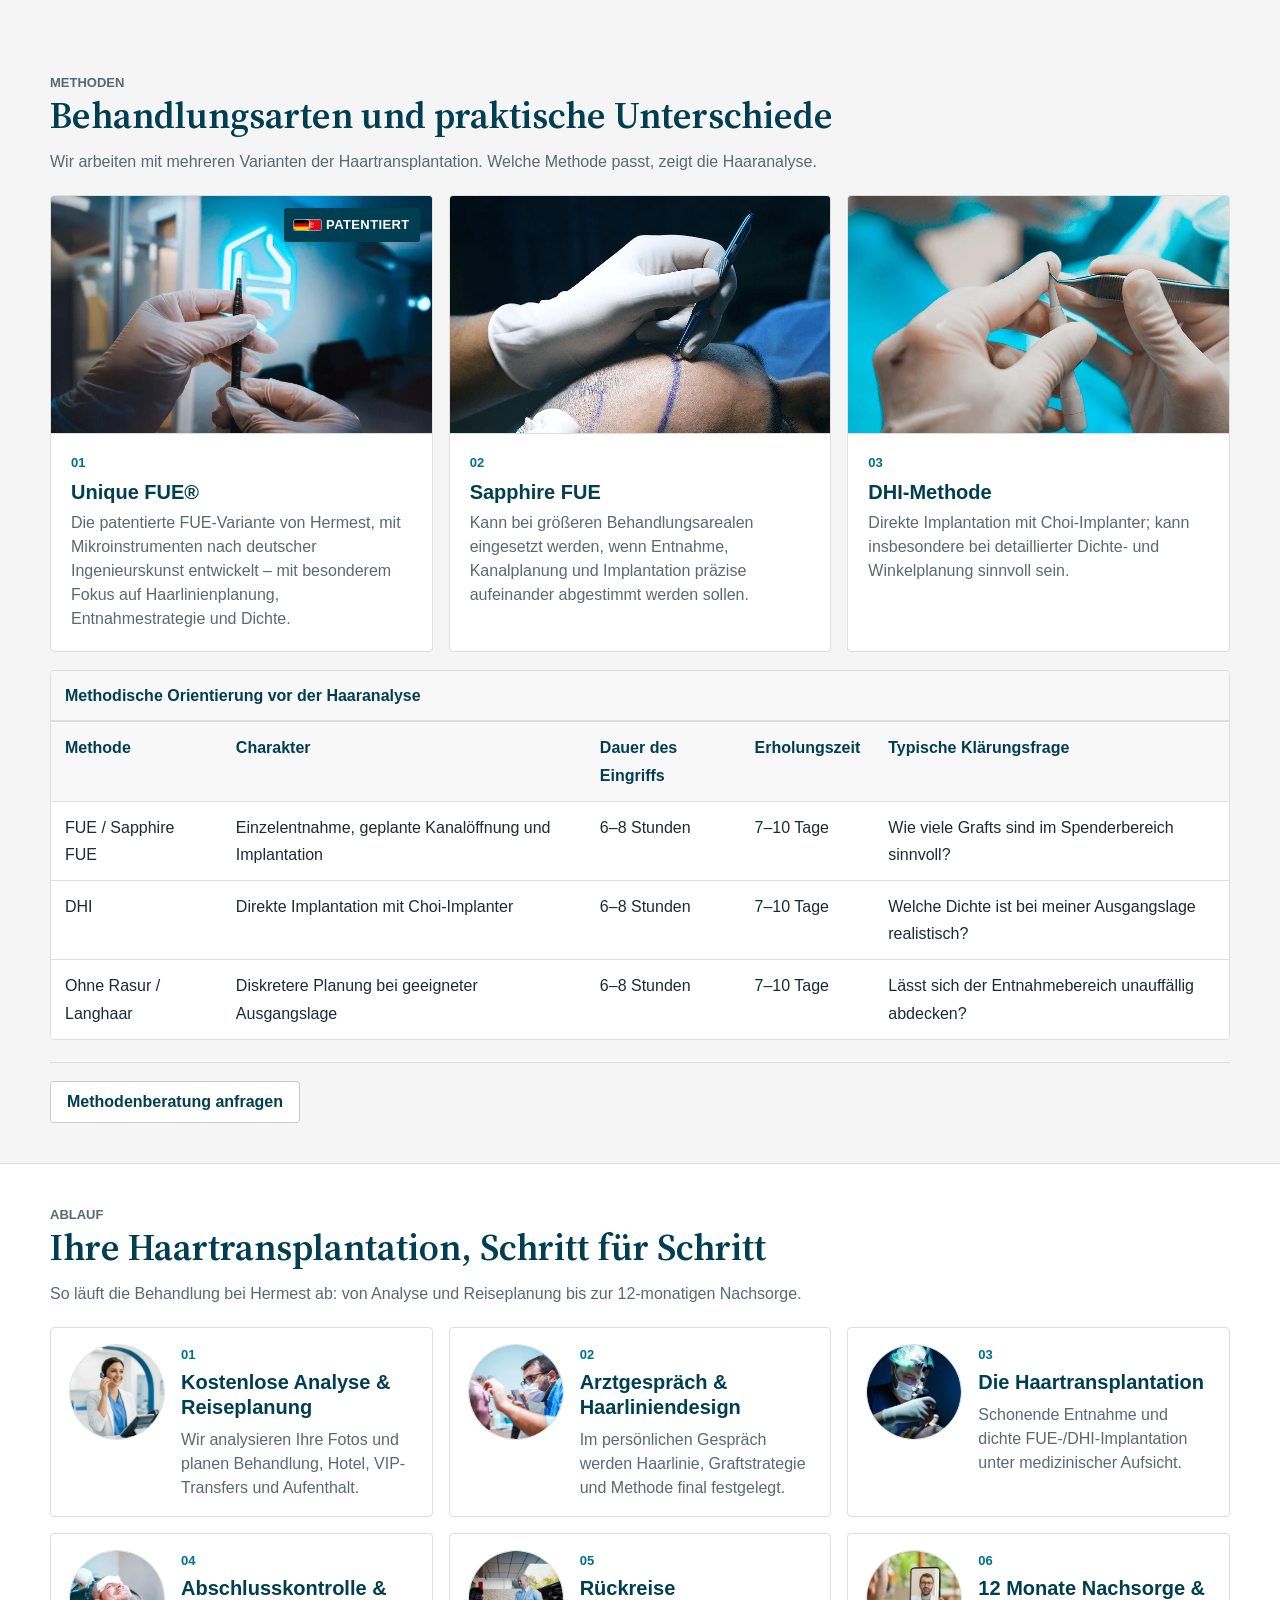
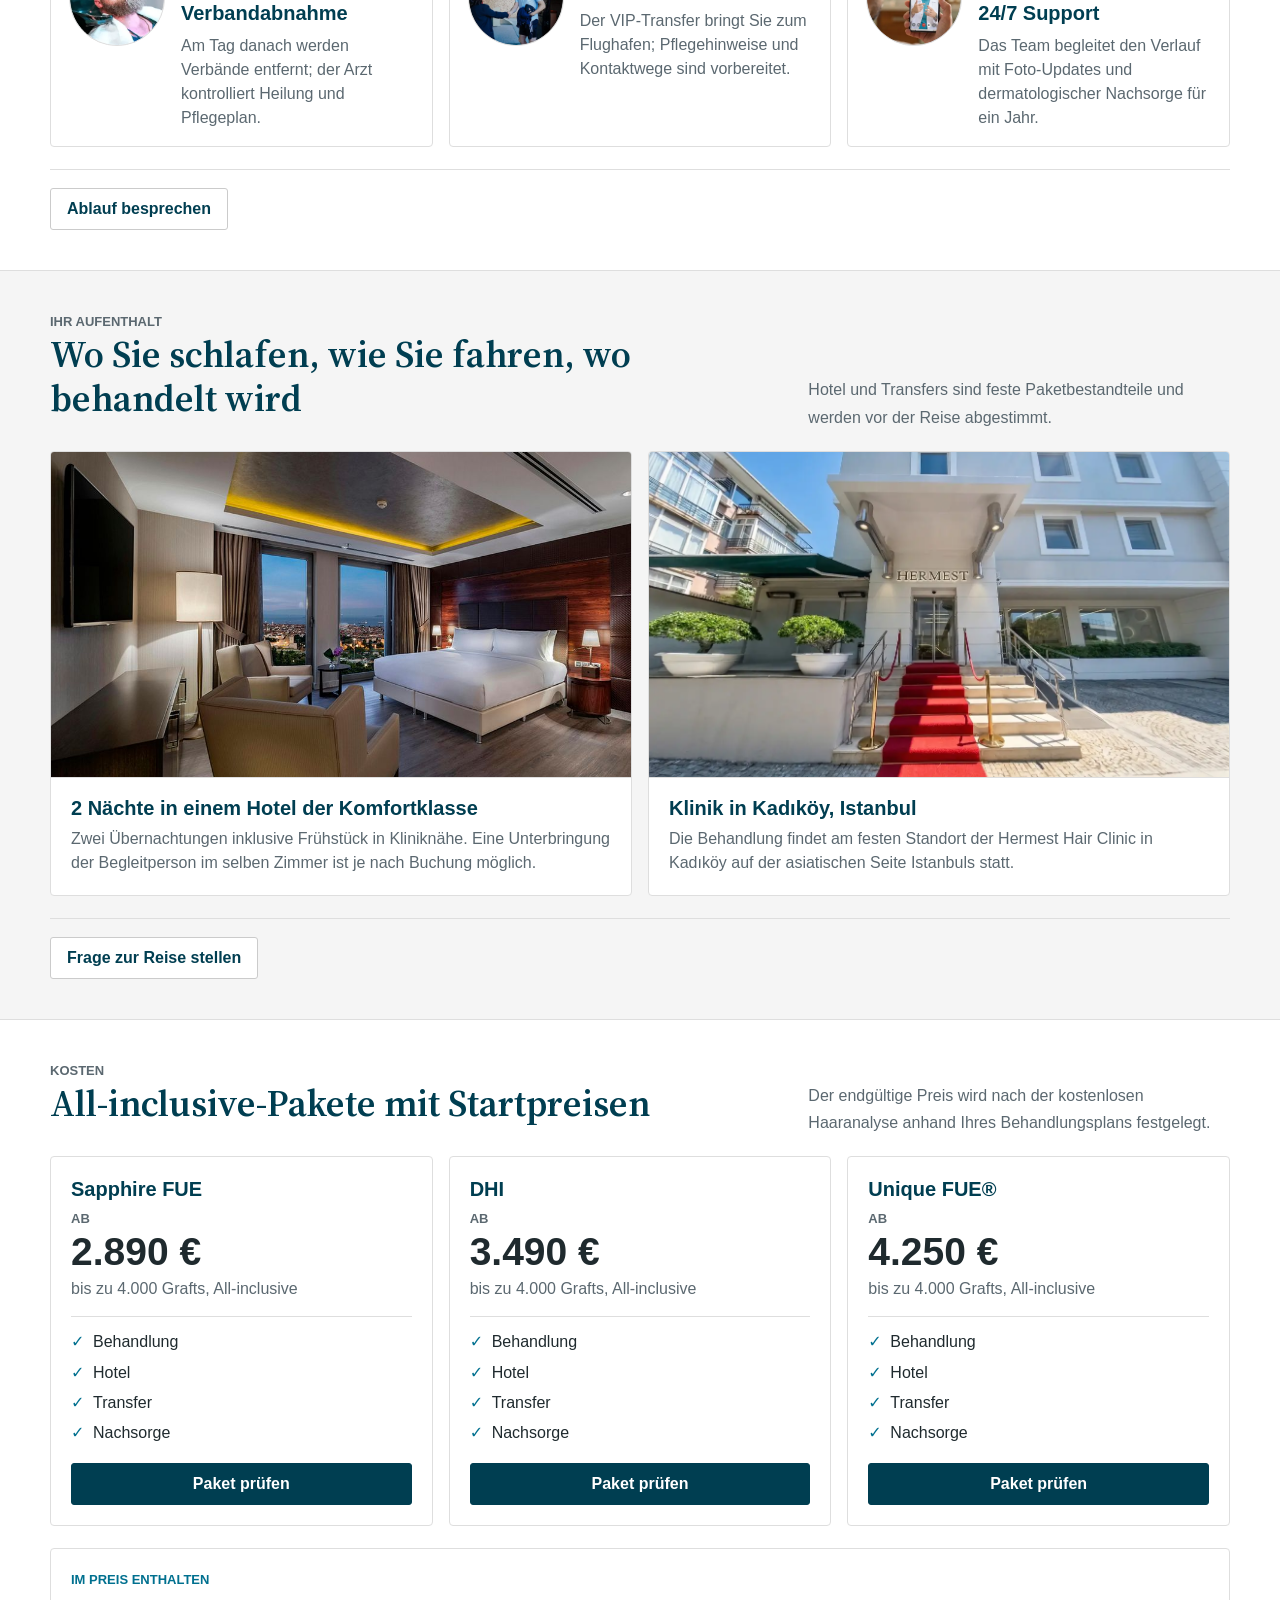
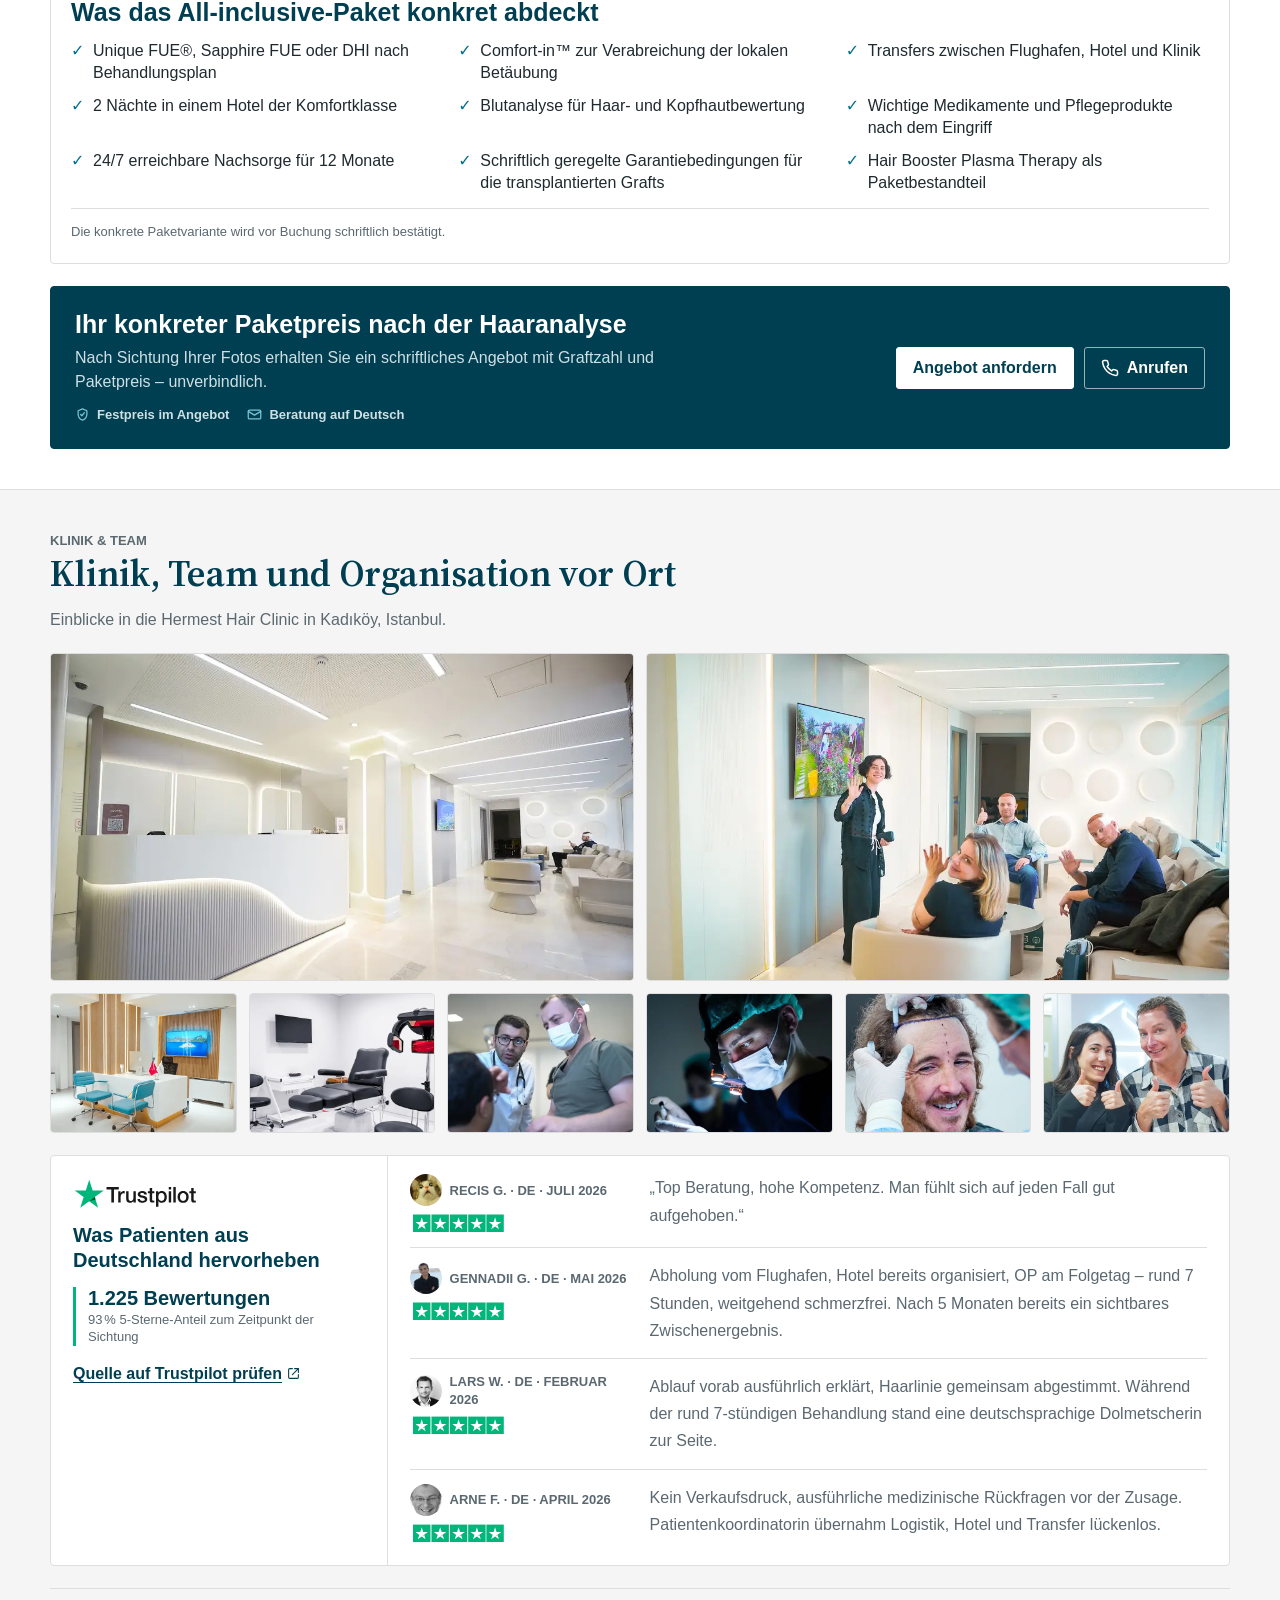
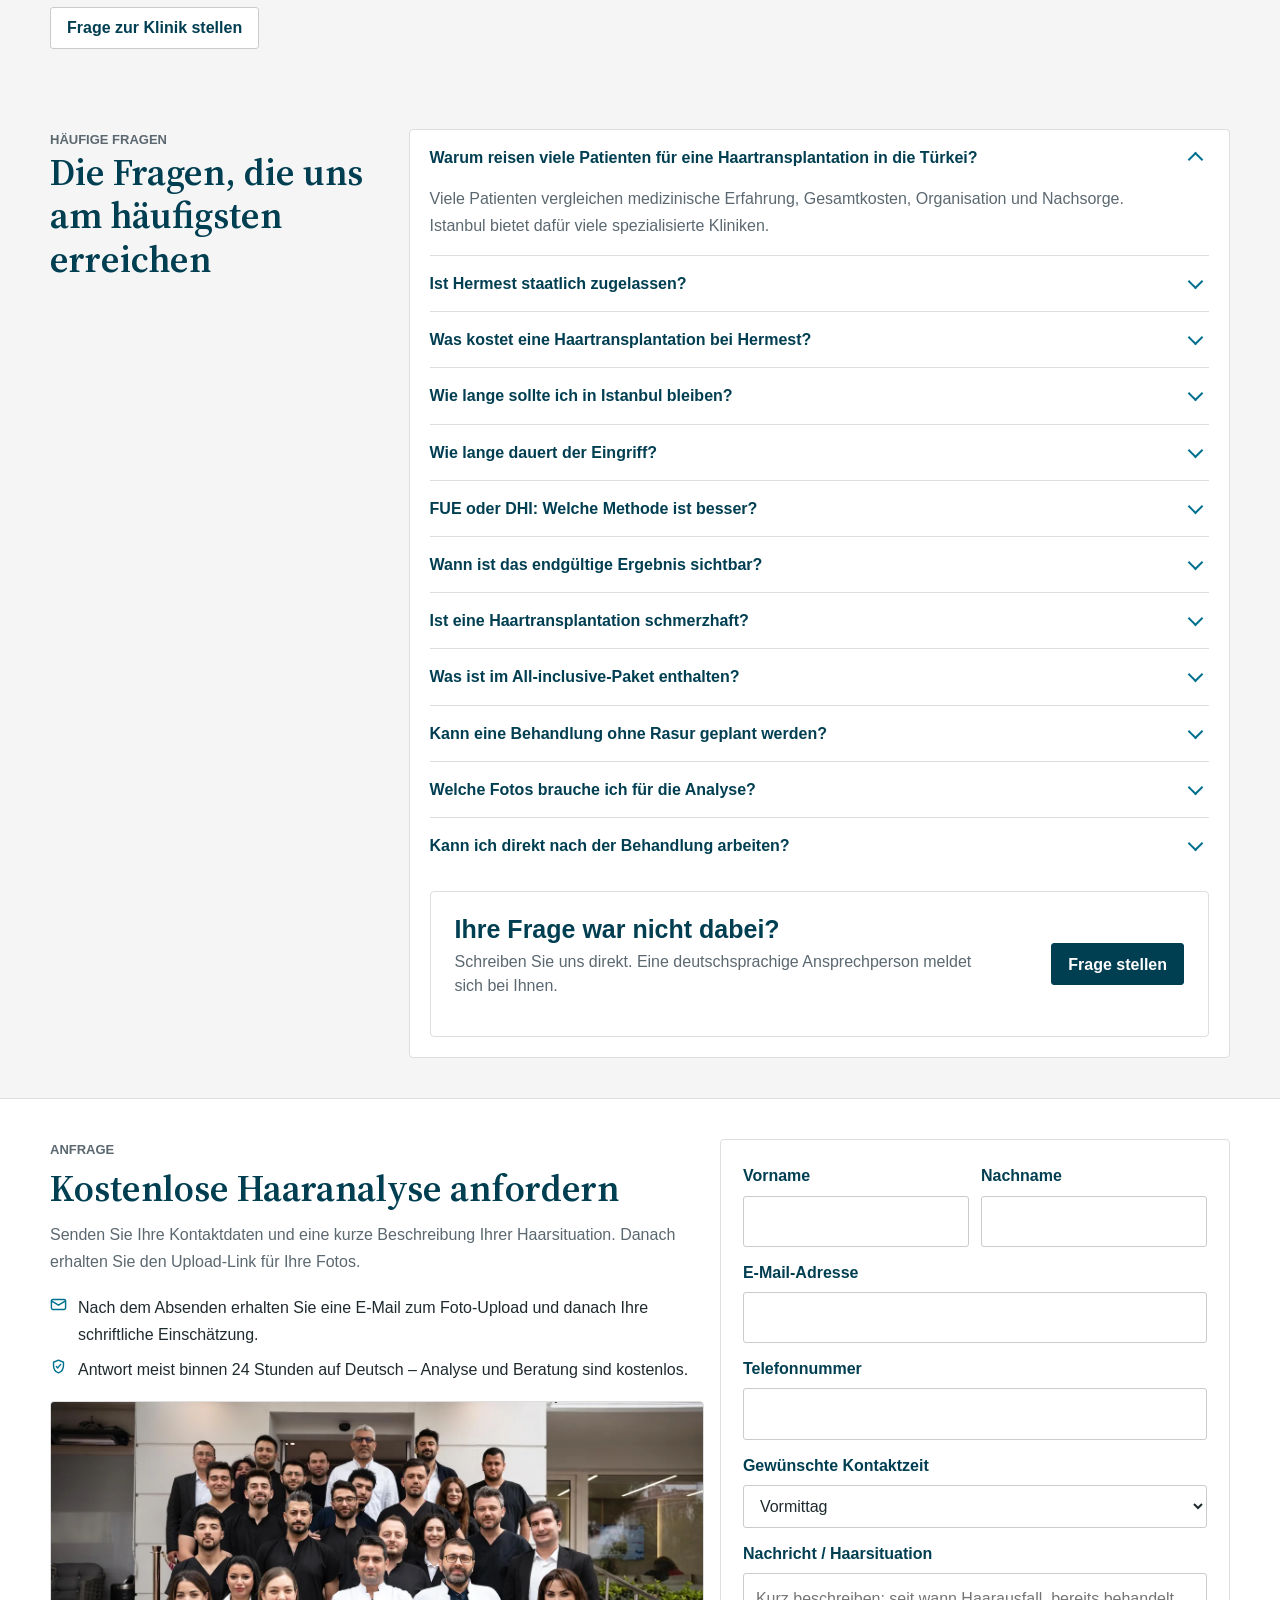
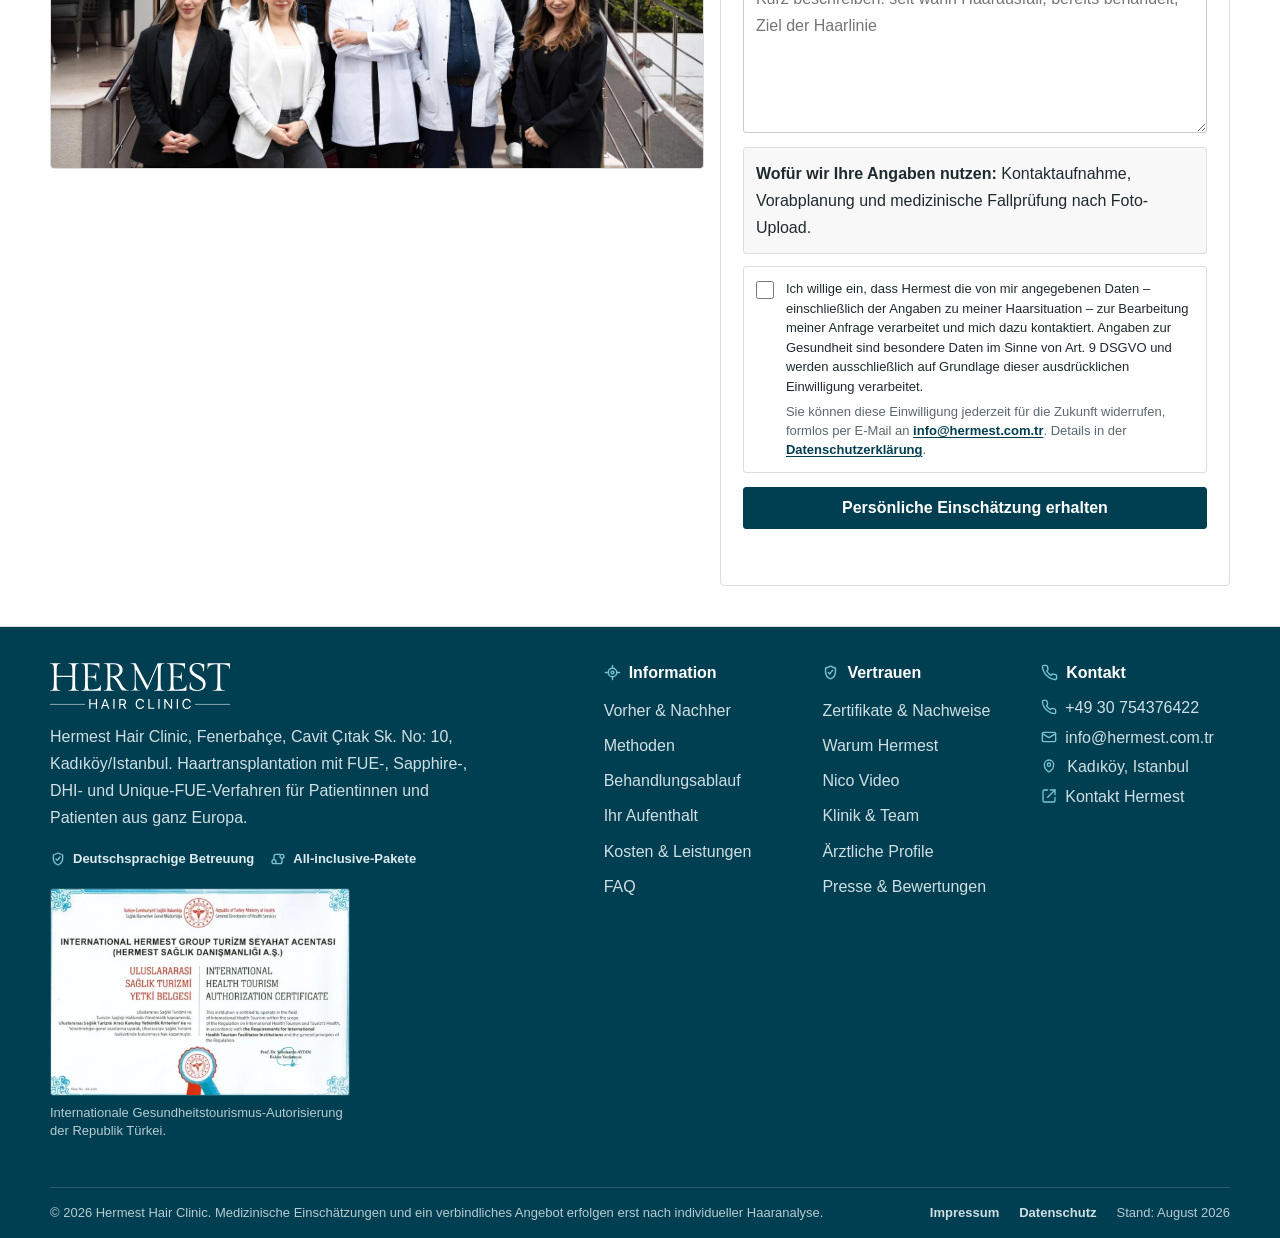
==== commit afbb72bf: "Swap shield icon for German/Turkish flag pair on the patent badge Flat inline SVG flags instead of e" ====
--- a/index.html
+++ b/index.html
@@ -794,7 +794,13 @@
             <article class="card method-card">
               <div class="method-card__media-wrap">
                 <img class="card__media" src="assets/lp/services/1.webp" alt="Mikroklingen für Unique FUE" loading="lazy" decoding="async" />
-                <span class="method-badge"><svg class="icon" aria-hidden="true"><use href="#icon-shield"></use></svg>Patentiert</span>
+                <span class="method-badge">
+                  <span class="method-badge__flags" aria-hidden="true">
+                    <svg viewBox="0 0 3 2"><rect width="3" height="2" fill="#000" /><rect width="3" height="1.333" y="0.667" fill="#DD0000" /><rect width="3" height="0.667" y="1.333" fill="#FFCE00" /></svg>
+                    <svg viewBox="0 0 3 2"><rect width="3" height="2" fill="#E30A17" /><circle cx="1.1" cy="1" r="0.5" fill="#fff" /><circle cx="1.22" cy="1" r="0.4" fill="#E30A17" /><path fill="#fff" d="m1.45 1-.309-.225.118.363-.309-.225h.382l.118-.363z" /></svg>
+                  </span>
+                  Patentiert
+                </span>
               </div>
               <div class="card__body">
                 <span class="card__index">01</span>
--- a/styles.css
+++ b/styles.css
@@ -1467,10 +1467,21 @@
   text-transform: uppercase;
 }
 
-.method-badge .icon {
-  width: 13px;
-  height: 13px;
-  color: var(--clear-aqua);
+.method-badge__flags {
+  display: inline-flex;
+  align-items: center;
+}
+
+.method-badge__flags svg {
+  width: 15px;
+  height: 10px;
+  border-radius: 2px;
+  box-shadow: 0 0 0 1px rgba(255, 255, 255, 0.5);
+}
+
+.method-badge__flags svg:first-child {
+  margin-right: -3px;
+  z-index: 1;
 }
 
 /* ===========================================================================
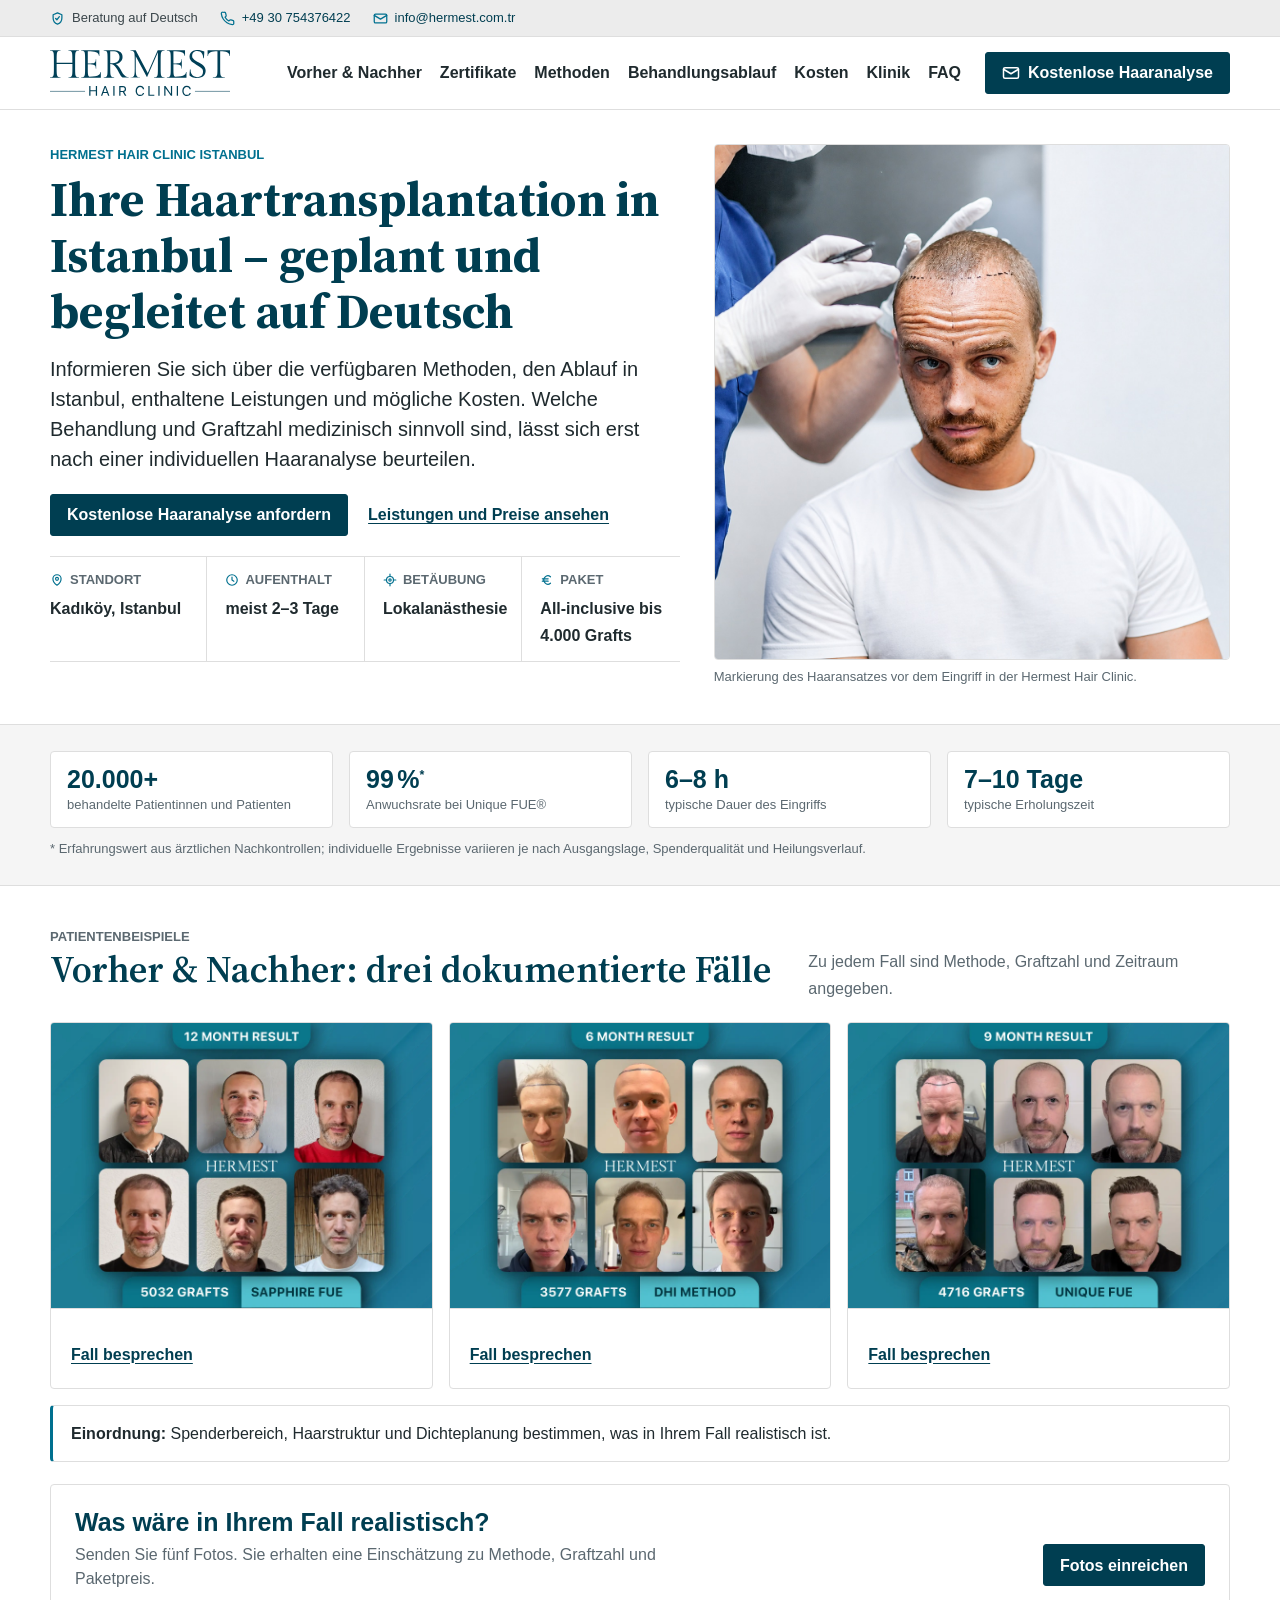
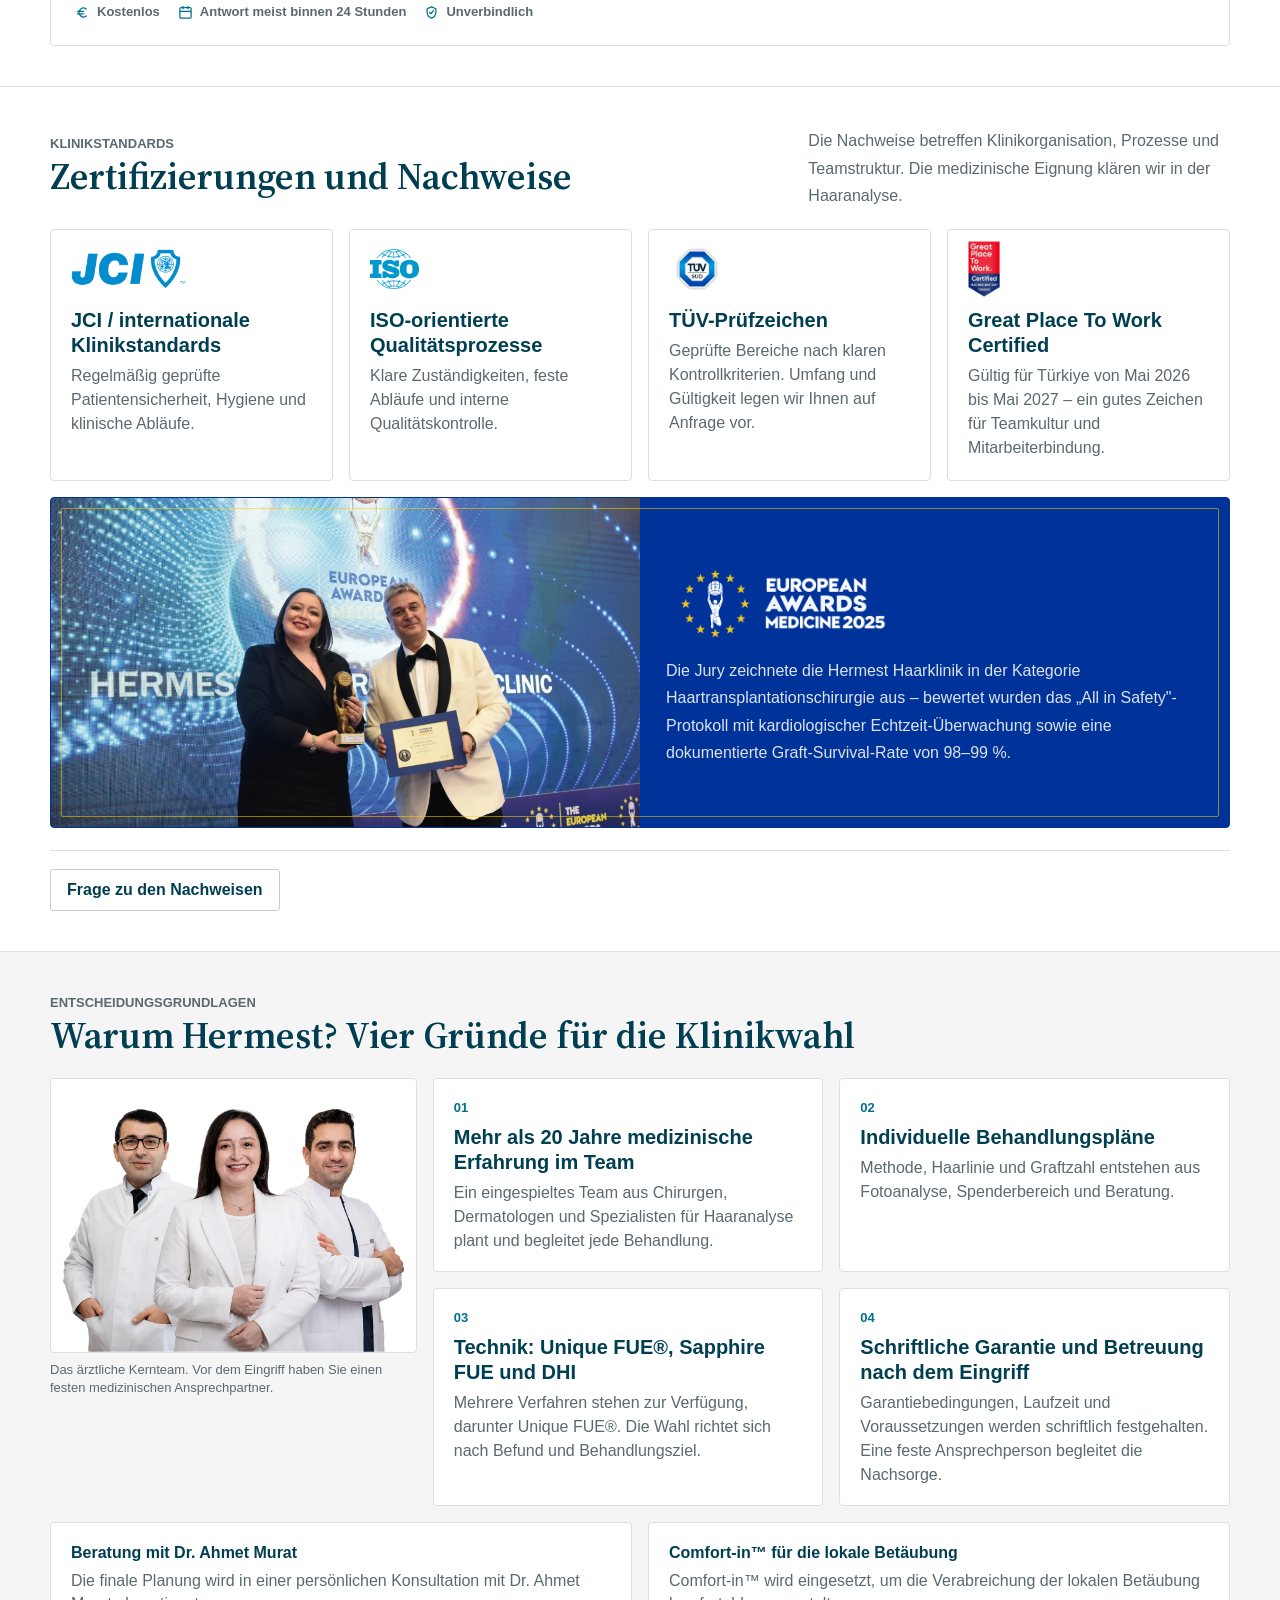
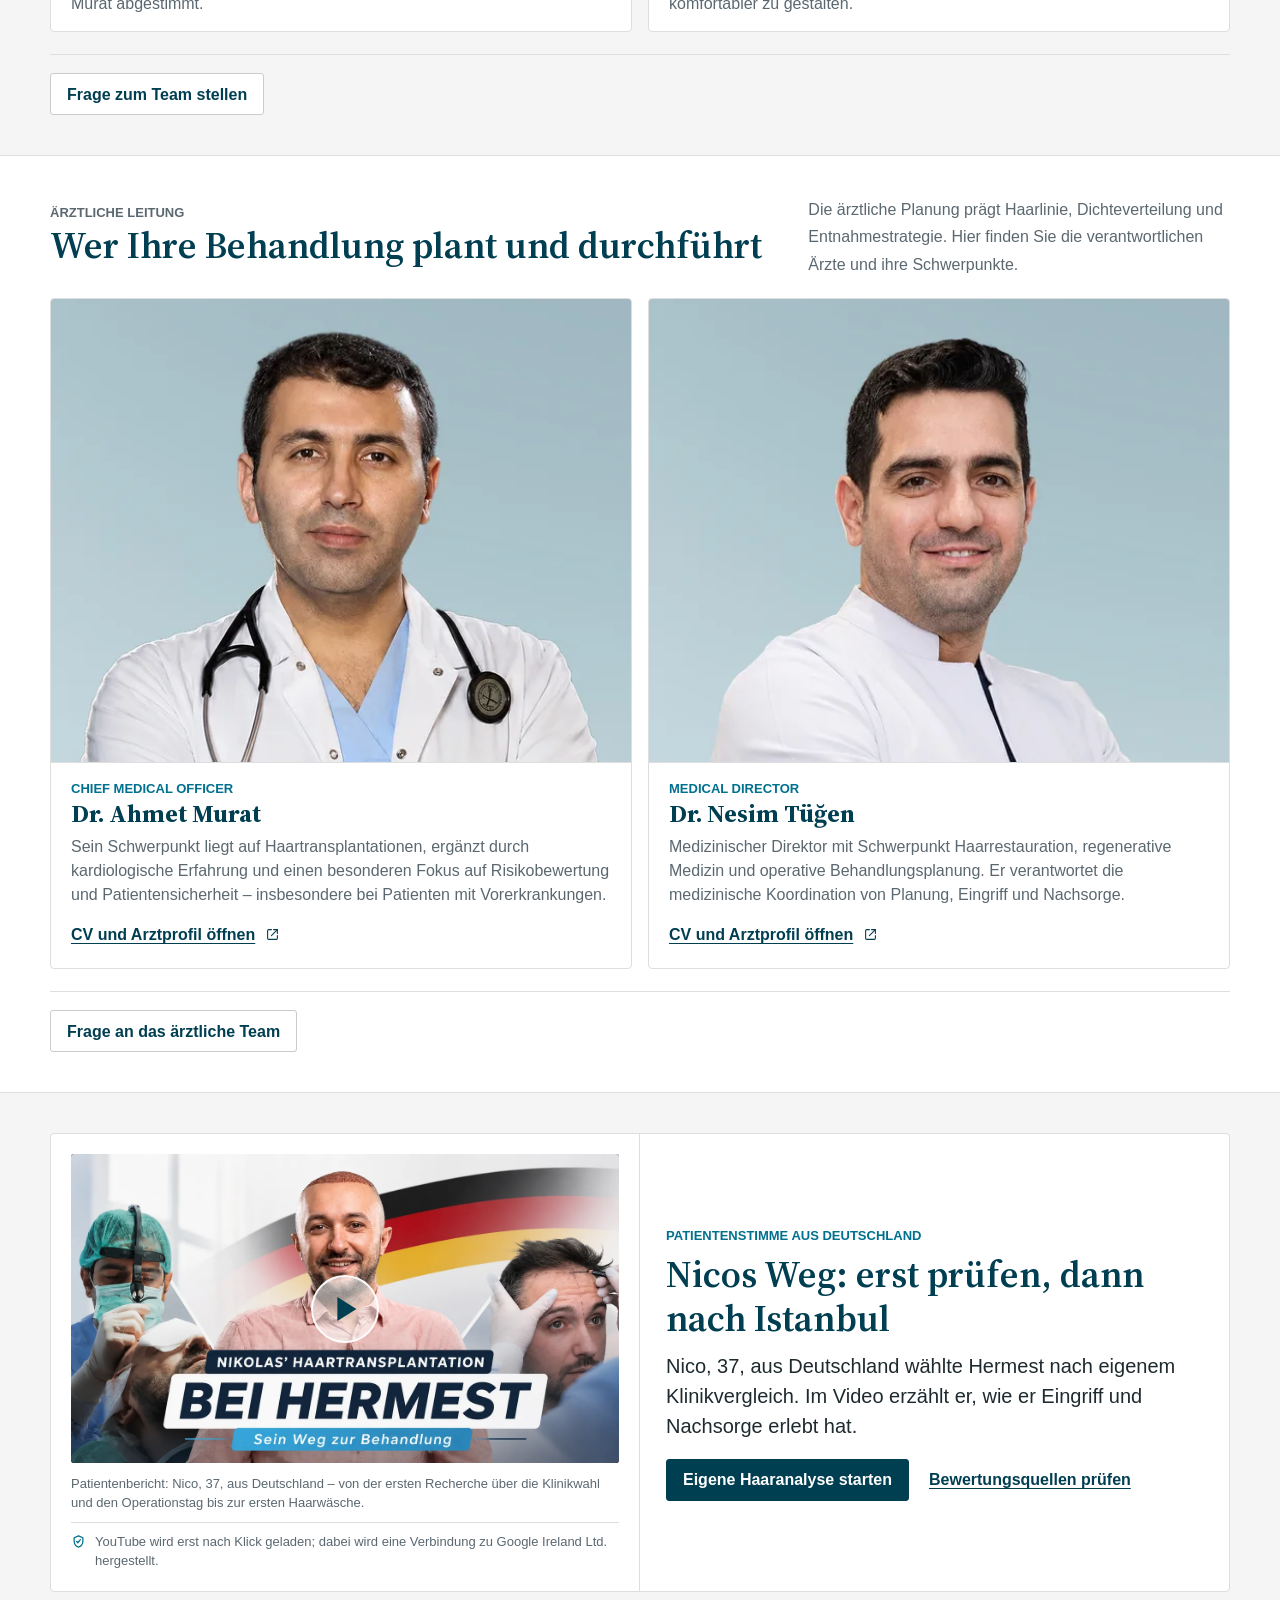
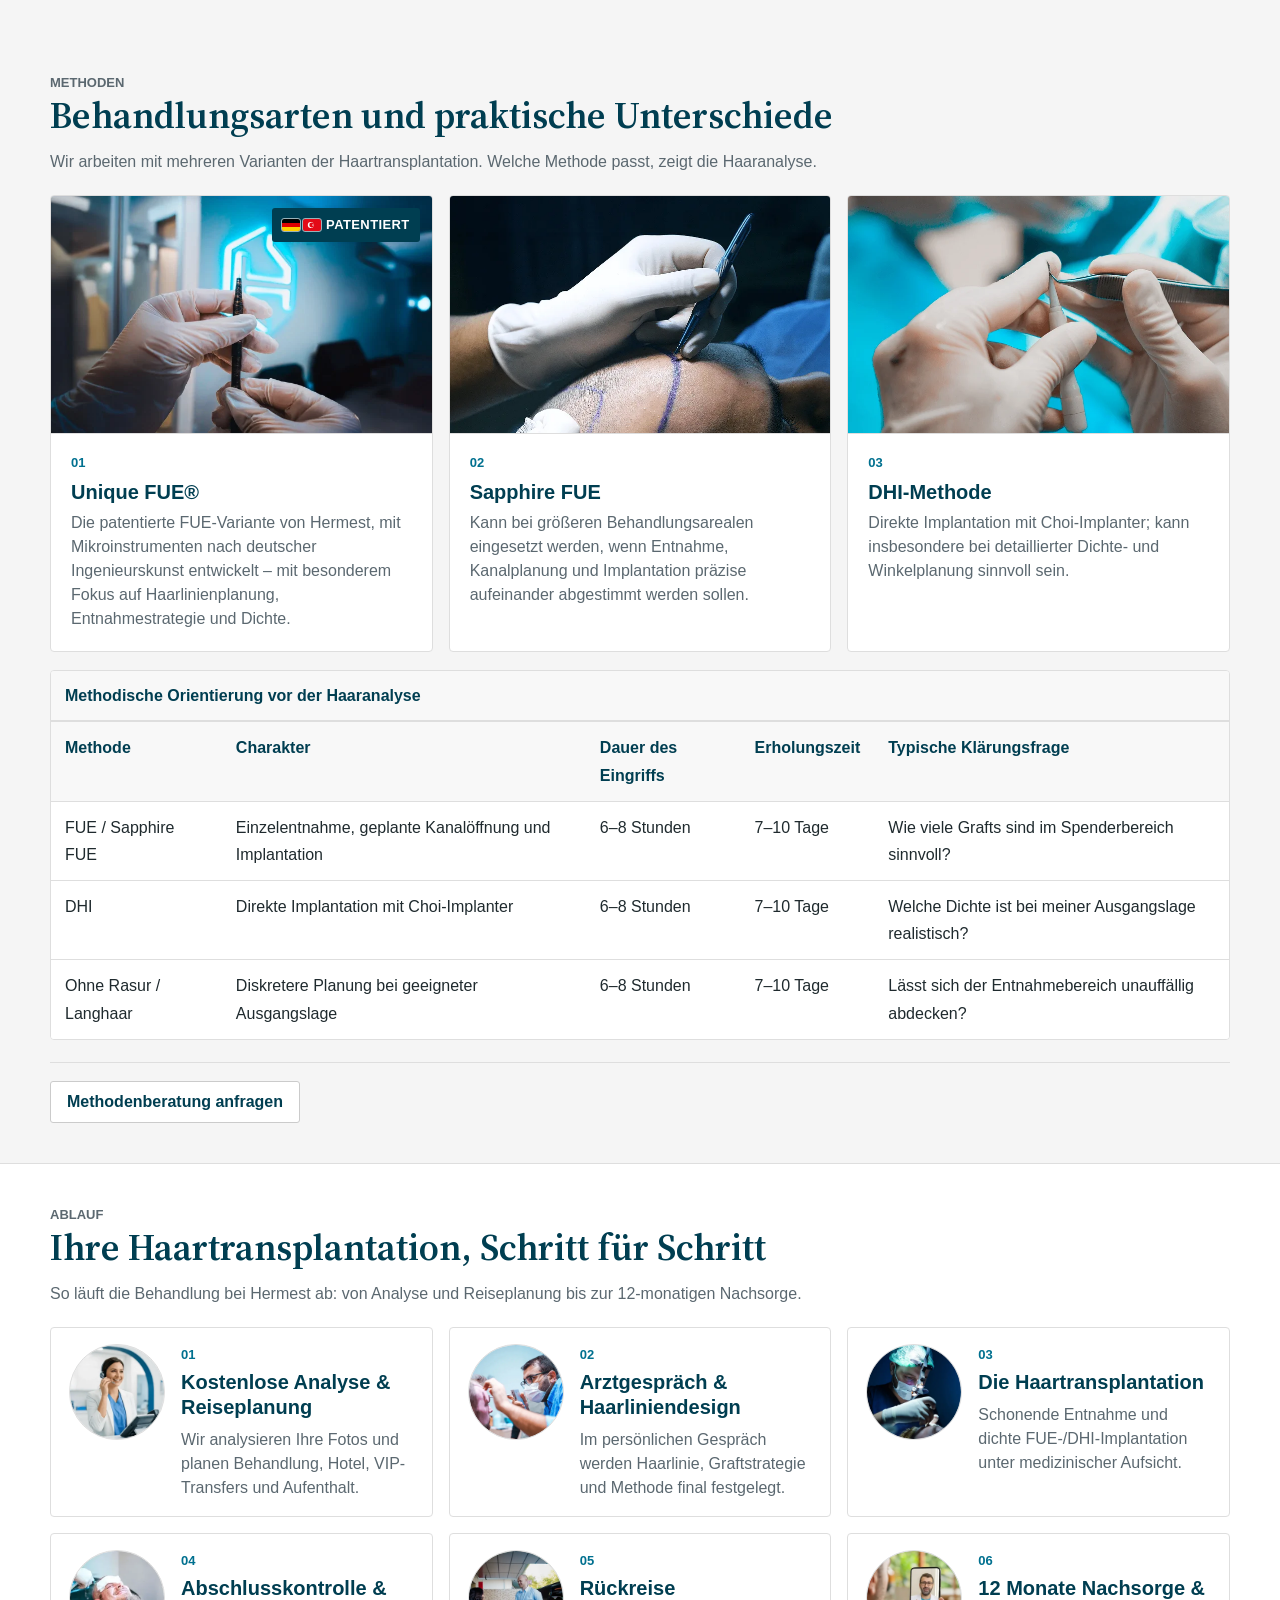
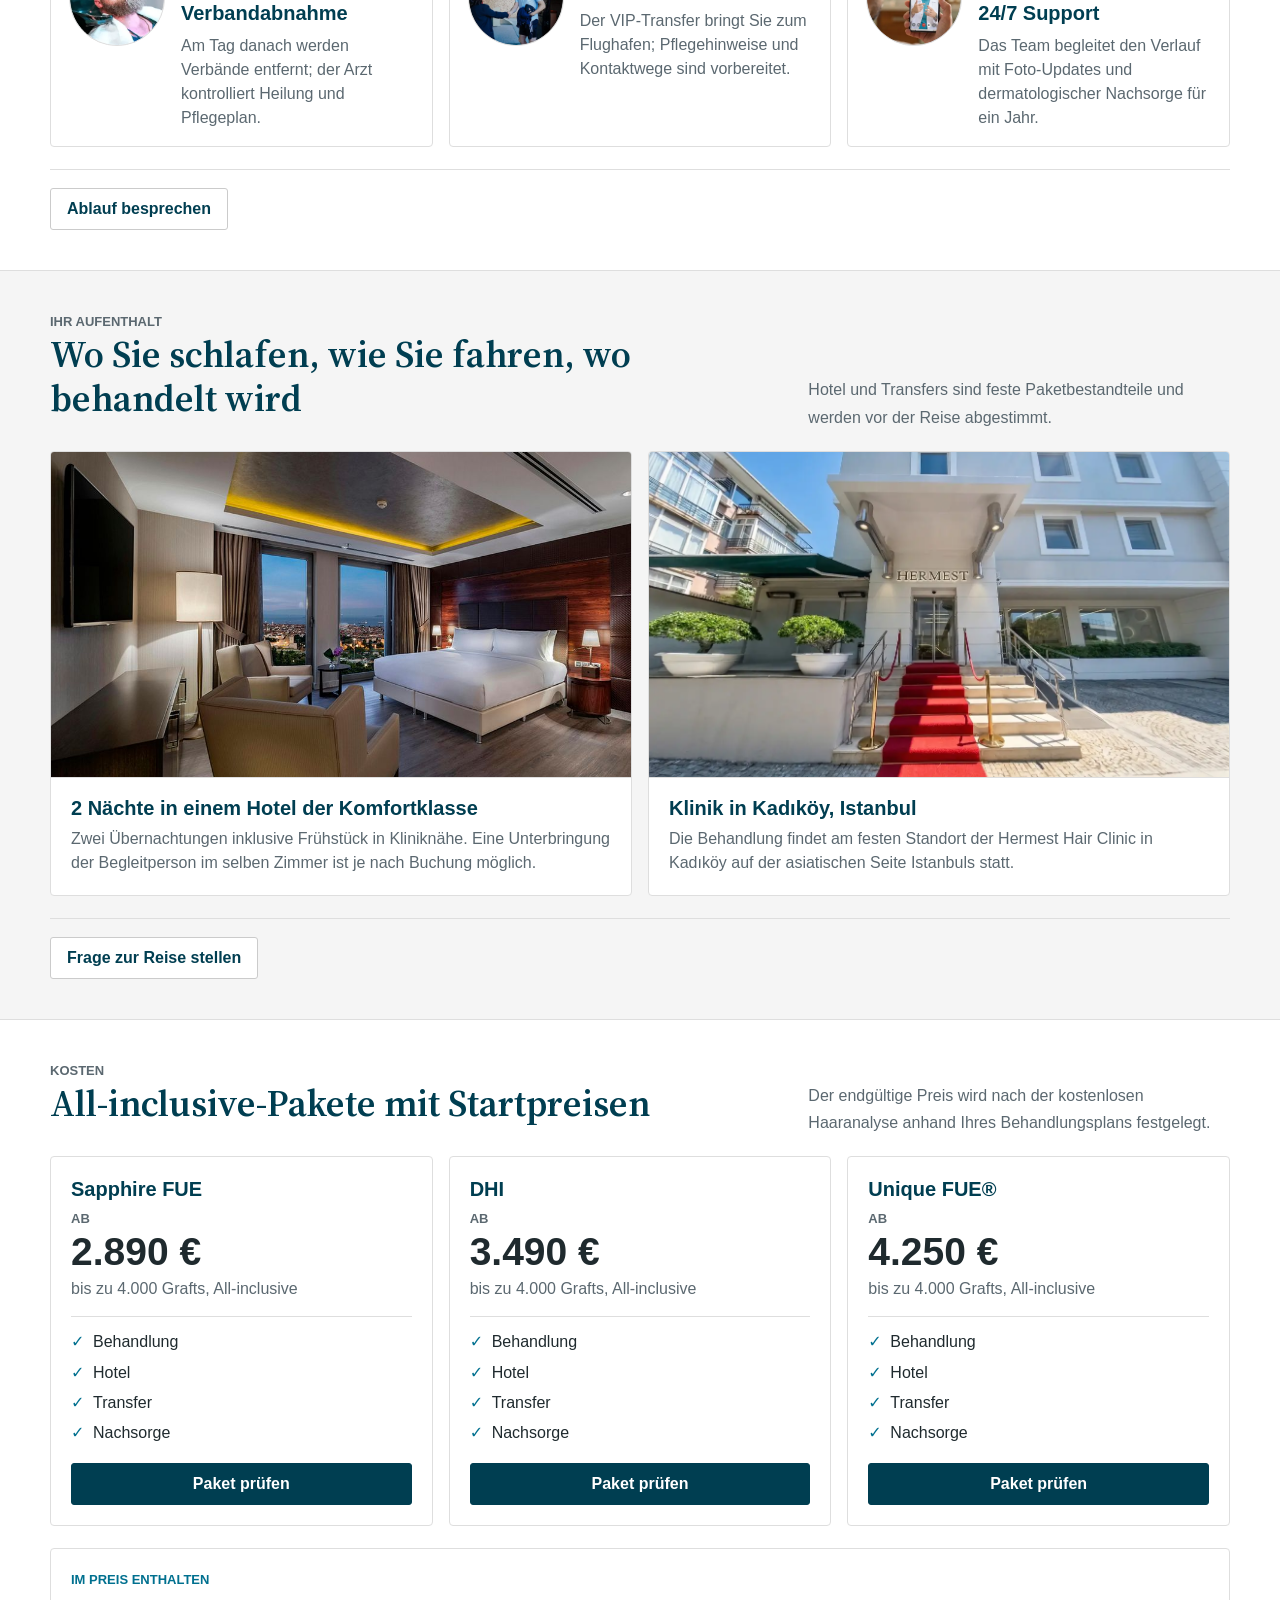
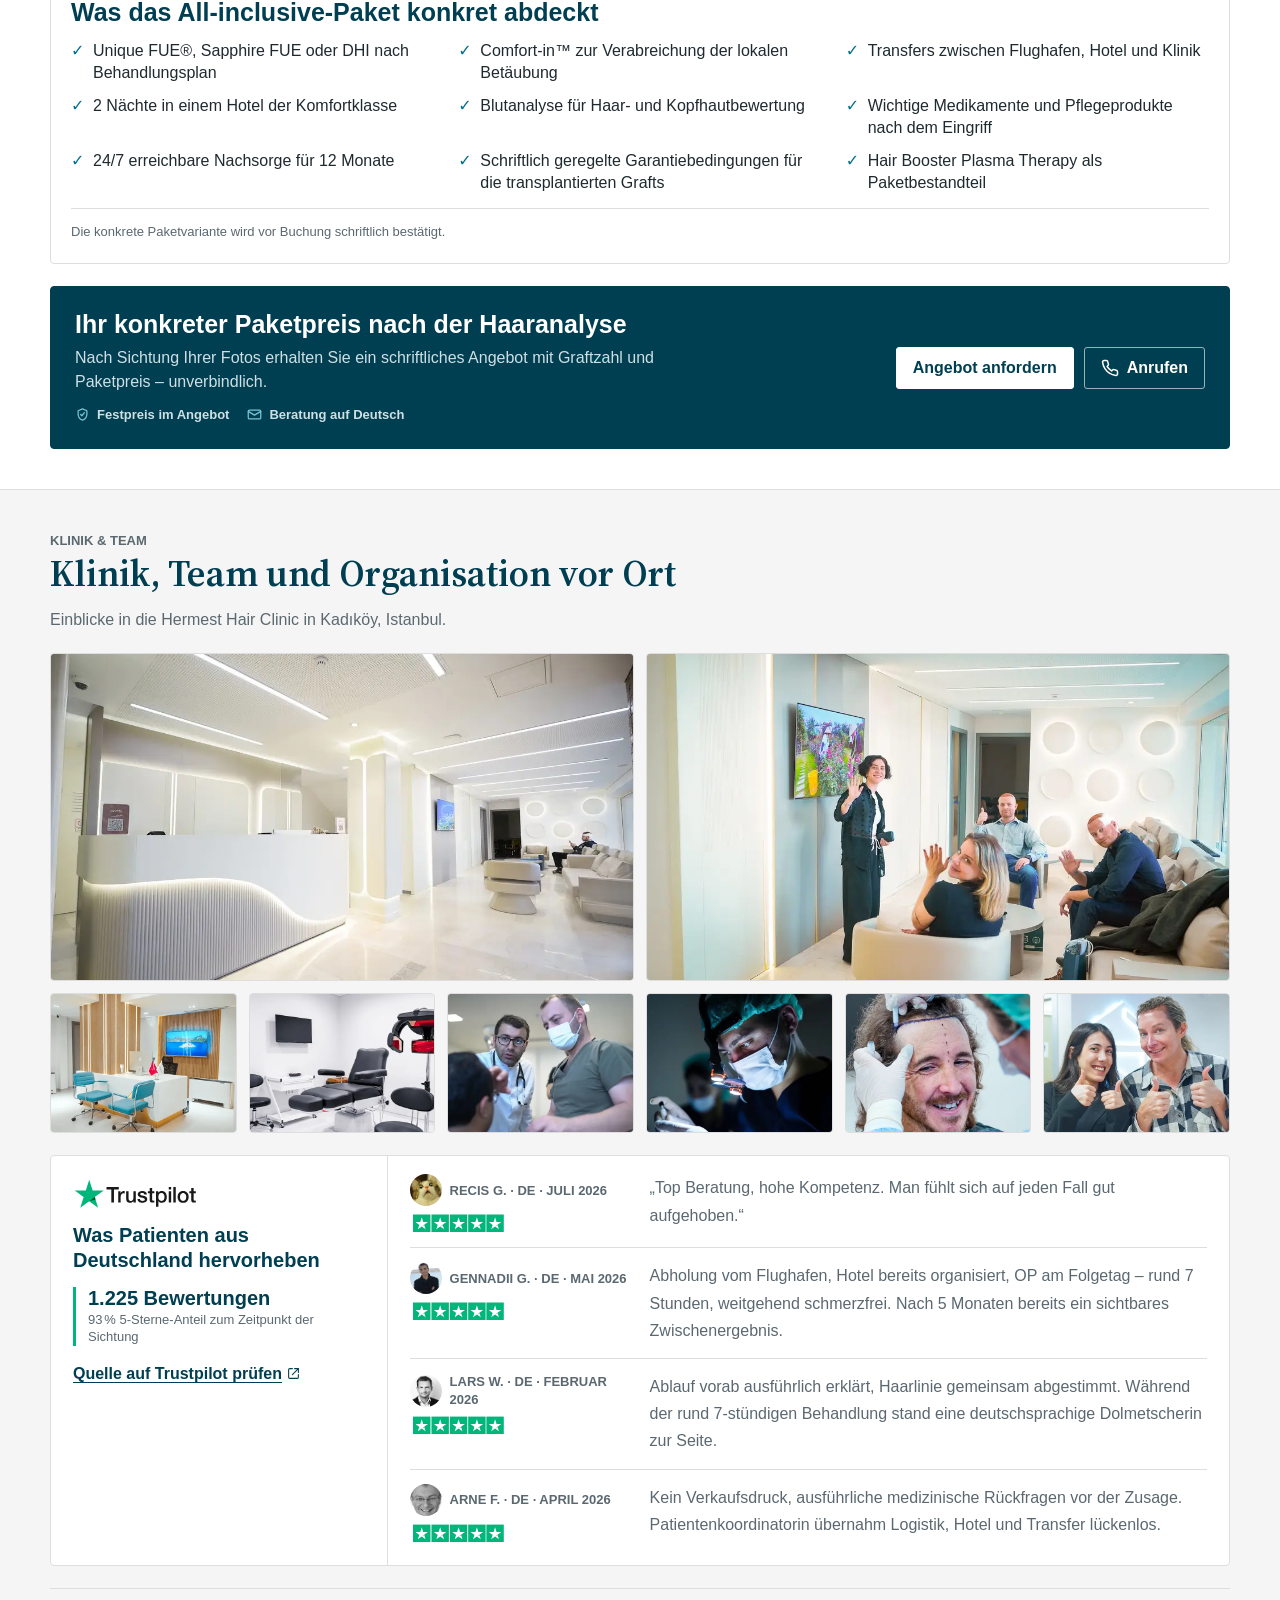
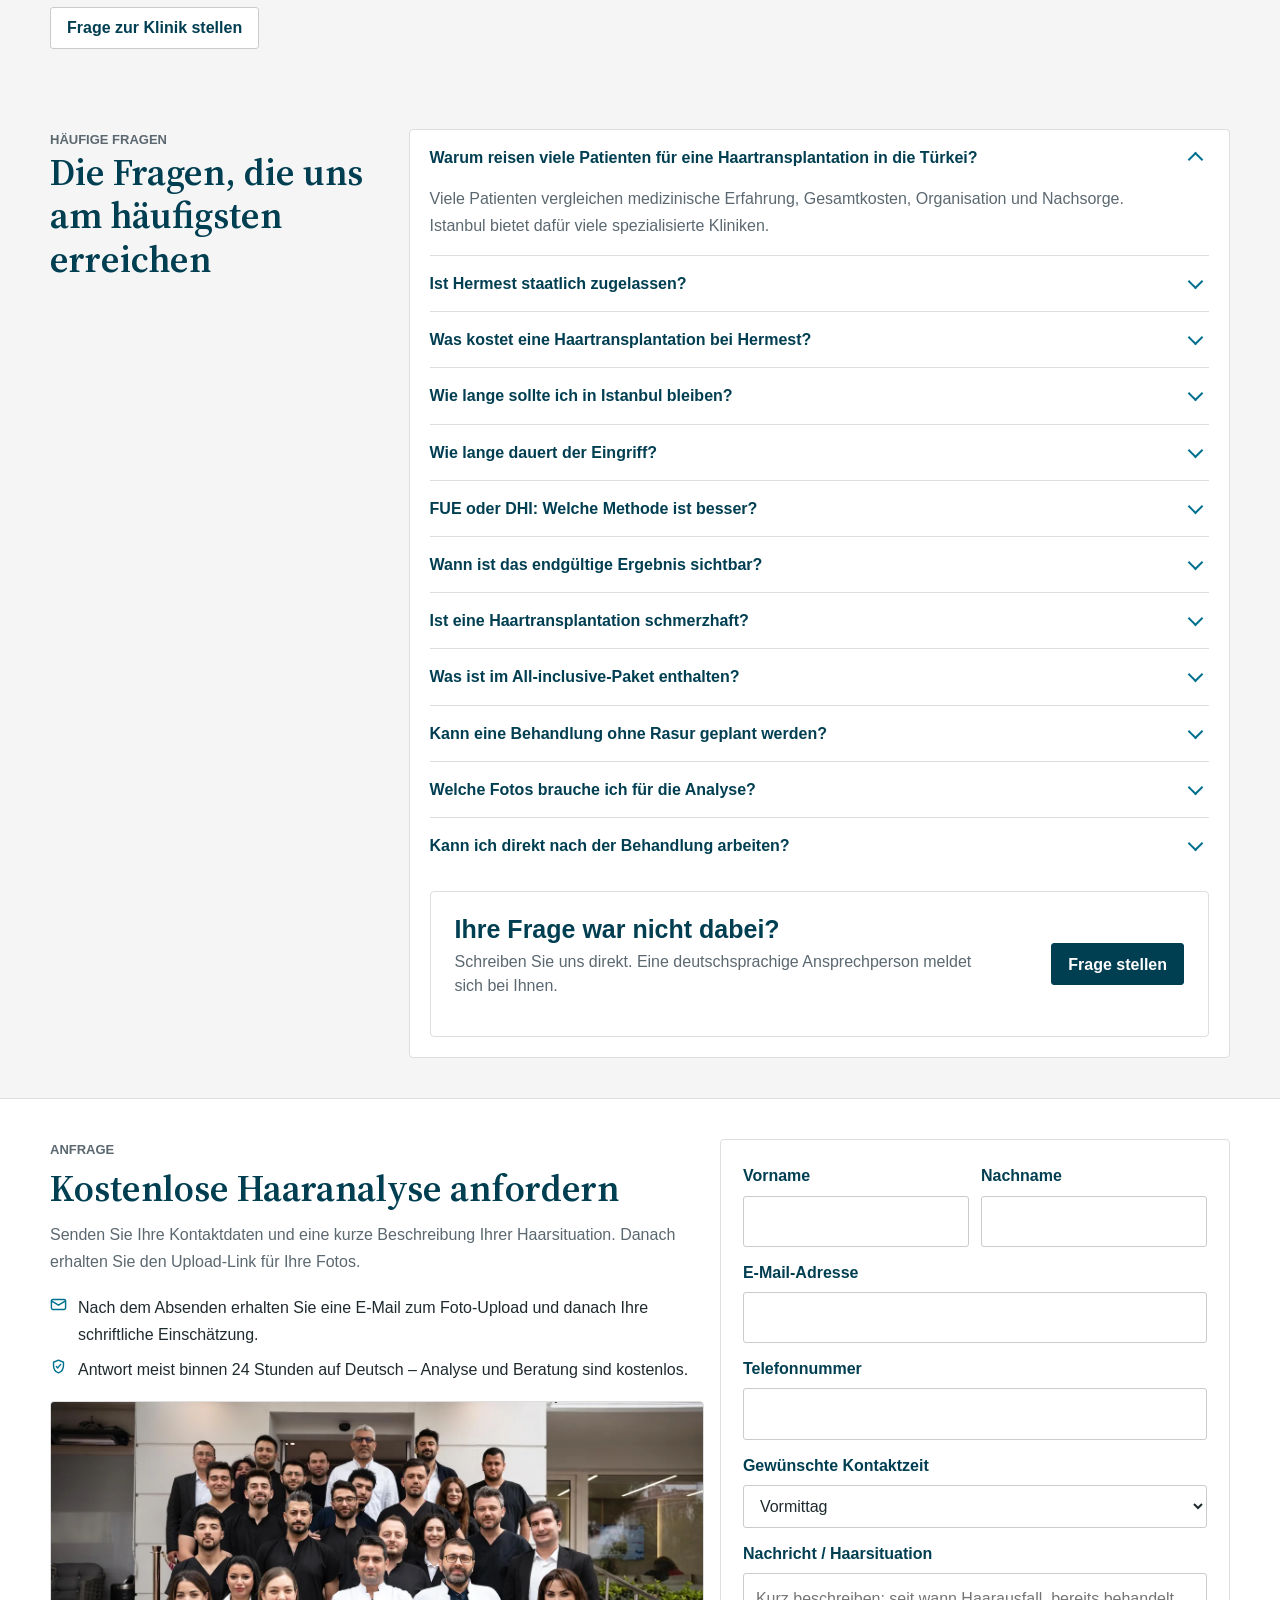
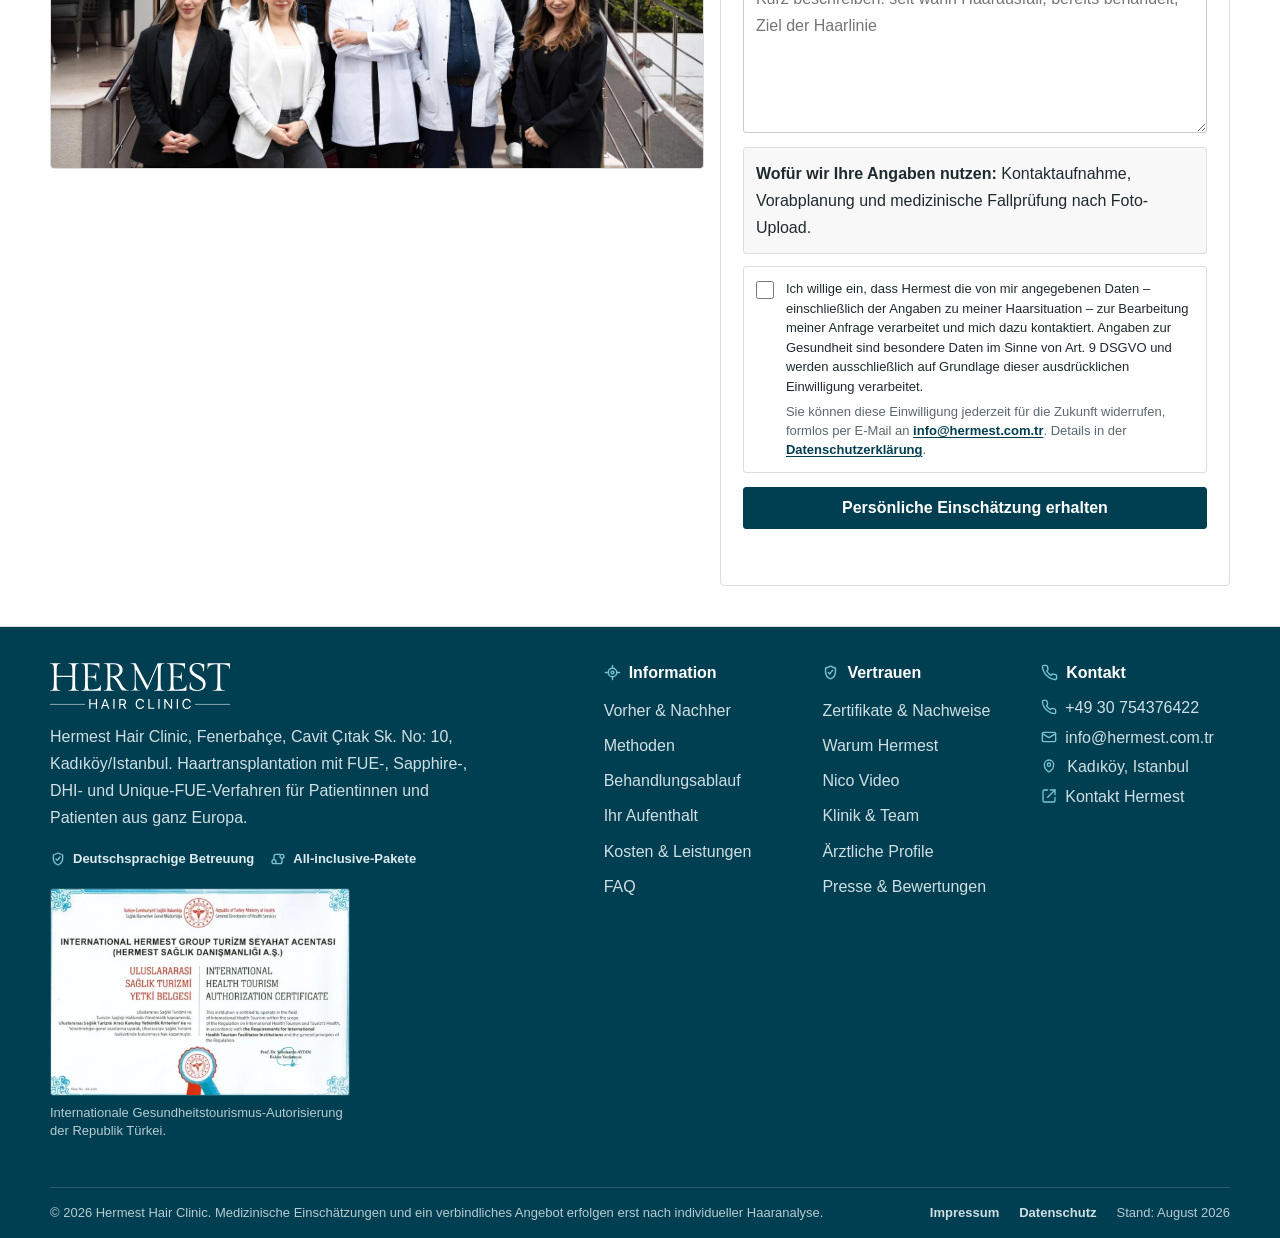
==== commit 41758b60: "Fix sloppy flag rendering on the patent badge Flags were sharing one rounded container and the Turki" ====
--- a/index.html
+++ b/index.html
@@ -796,8 +796,17 @@
                 <img class="card__media" src="assets/lp/services/1.webp" alt="Mikroklingen für Unique FUE" loading="lazy" decoding="async" />
                 <span class="method-badge">
                   <span class="method-badge__flags" aria-hidden="true">
-                    <svg viewBox="0 0 3 2"><rect width="3" height="2" fill="#000" /><rect width="3" height="1.333" y="0.667" fill="#DD0000" /><rect width="3" height="0.667" y="1.333" fill="#FFCE00" /></svg>
-                    <svg viewBox="0 0 3 2"><rect width="3" height="2" fill="#E30A17" /><circle cx="1.1" cy="1" r="0.5" fill="#fff" /><circle cx="1.22" cy="1" r="0.4" fill="#E30A17" /><path fill="#fff" d="m1.45 1-.309-.225.118.363-.309-.225h.382l.118-.363z" /></svg>
+                    <svg class="flag-icon" viewBox="0 0 30 20">
+                      <rect width="30" height="20" fill="#000" />
+                      <rect width="30" height="13.333" y="6.667" fill="#DD0000" />
+                      <rect width="30" height="6.667" y="13.333" fill="#FFCE00" />
+                    </svg>
+                    <svg class="flag-icon" viewBox="0 0 30 20">
+                      <rect width="30" height="20" fill="#E30A17" />
+                      <circle cx="13" cy="10" r="5" fill="#fff" />
+                      <circle cx="14.5" cy="10" r="4" fill="#E30A17" />
+                      <polygon fill="#fff" points="16.600,8.000 17.049,9.382 18.502,9.382 17.327,10.236 17.776,11.618 16.600,10.764 15.424,11.618 15.873,10.236 14.698,9.382 16.151,9.382" />
+                    </svg>
                   </span>
                   Patentiert
                 </span>
--- a/styles.css
+++ b/styles.css
@@ -1470,18 +1470,16 @@
 .method-badge__flags {
   display: inline-flex;
   align-items: center;
-}
-
-.method-badge__flags svg {
-  width: 15px;
-  height: 10px;
+  gap: 3px;
+}
+
+.method-badge__flags .flag-icon {
+  display: block;
+  width: 18px;
+  height: 12px;
   border-radius: 2px;
-  box-shadow: 0 0 0 1px rgba(255, 255, 255, 0.5);
-}
-
-.method-badge__flags svg:first-child {
-  margin-right: -3px;
-  z-index: 1;
+  outline: 1px solid rgba(255, 255, 255, 0.6);
+  outline-offset: -0.5px;
 }
 
 /* ===========================================================================
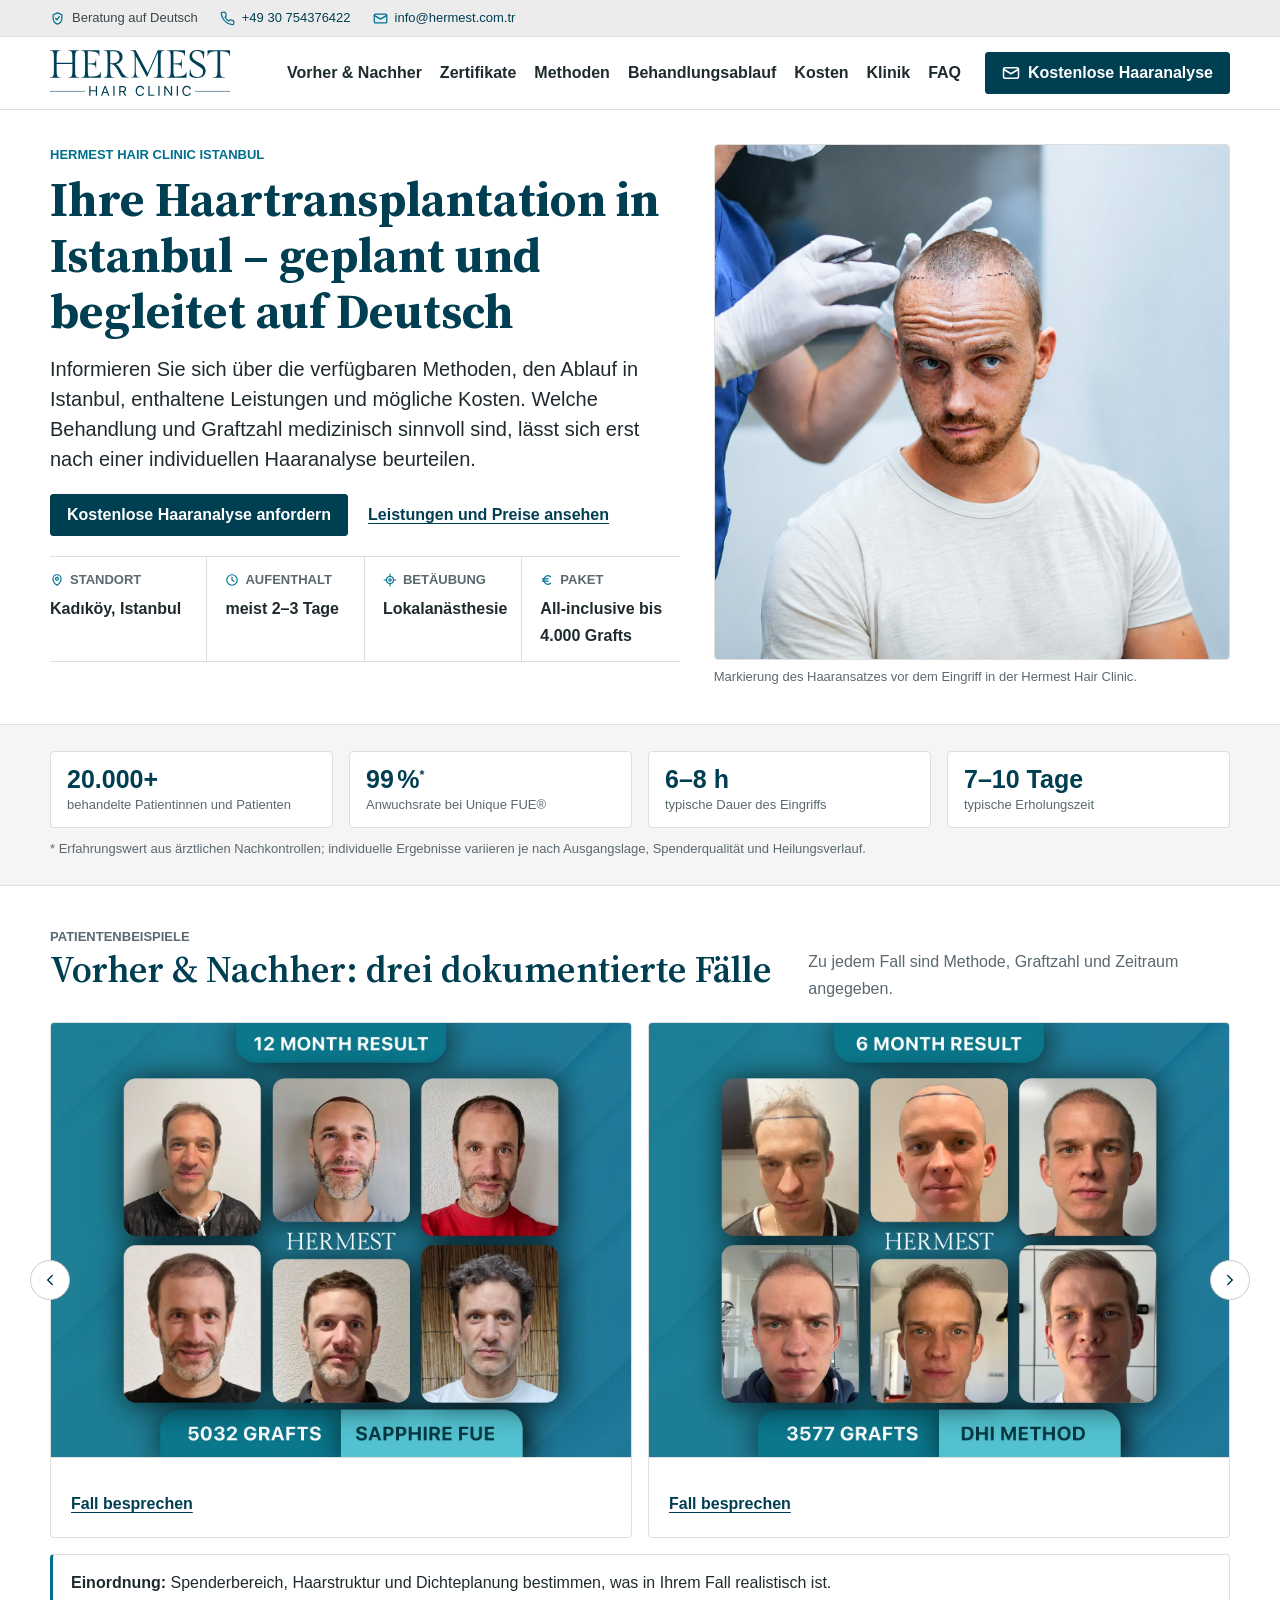
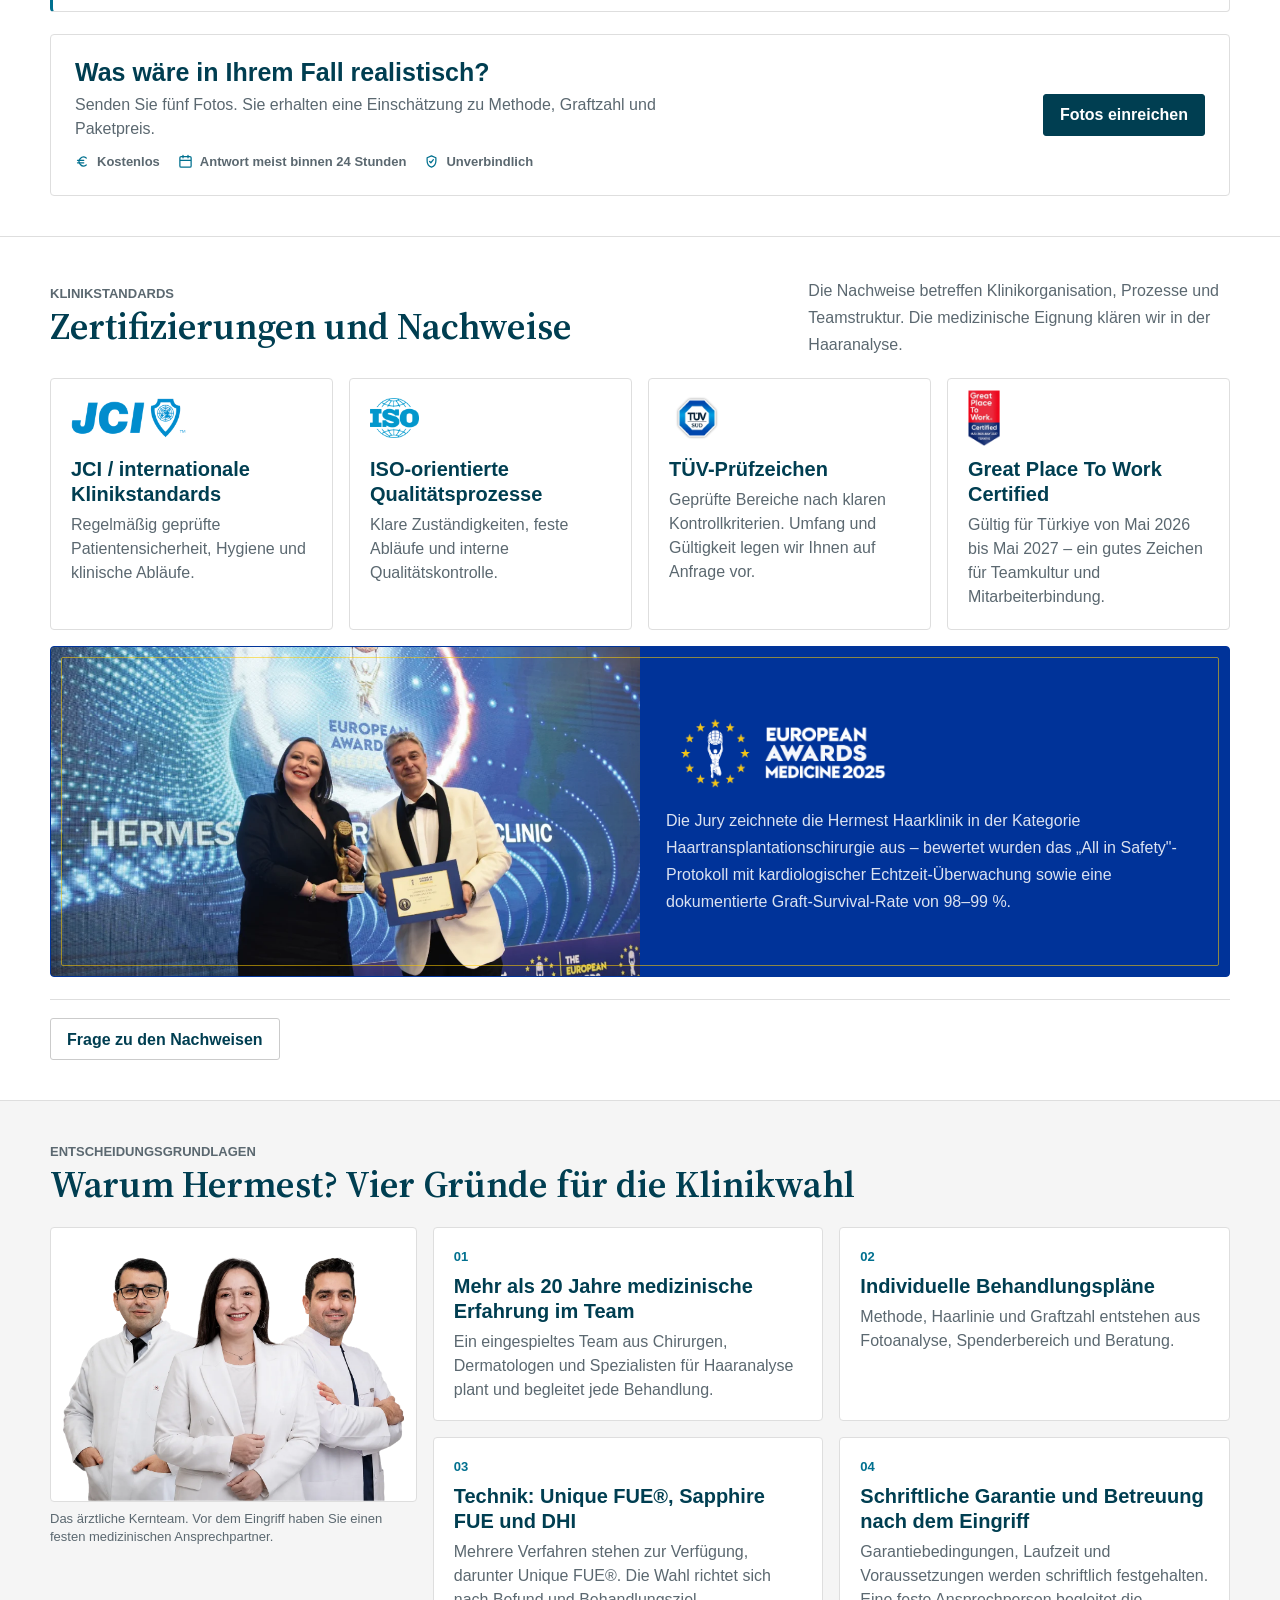
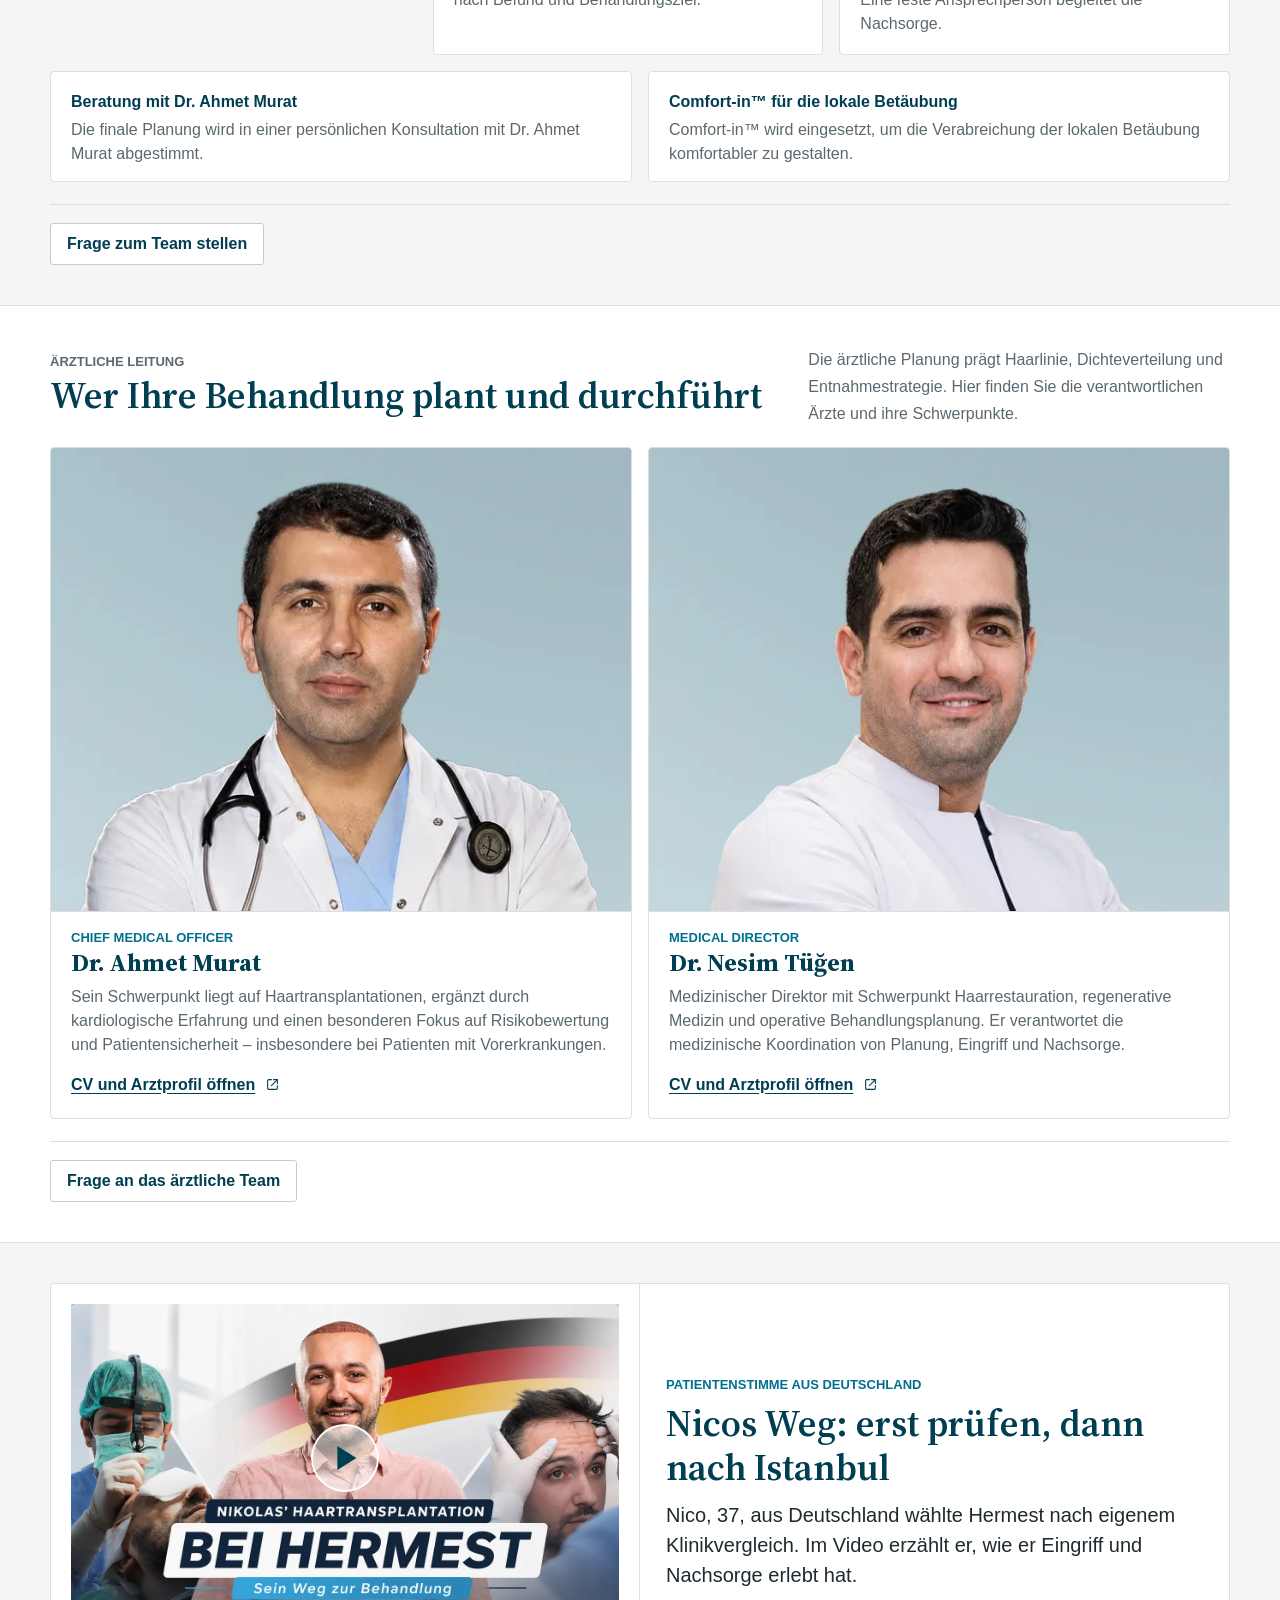
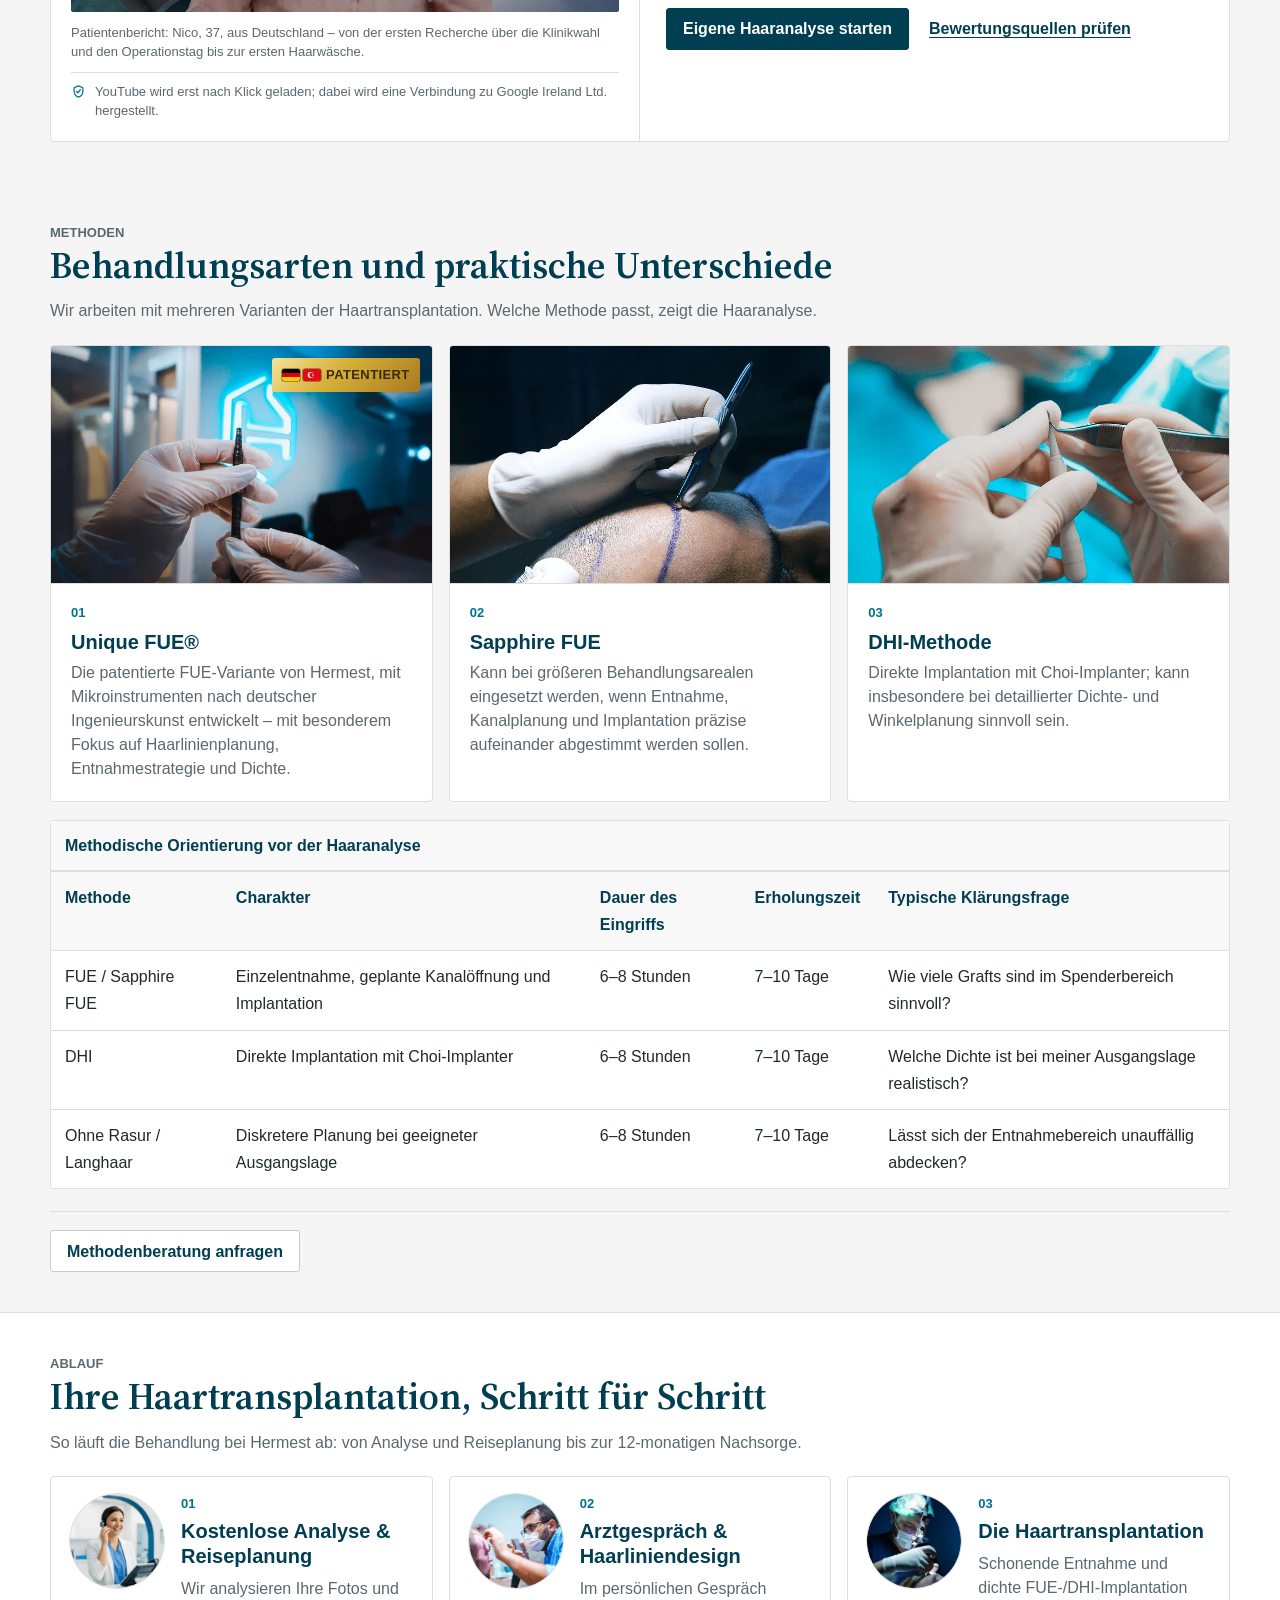
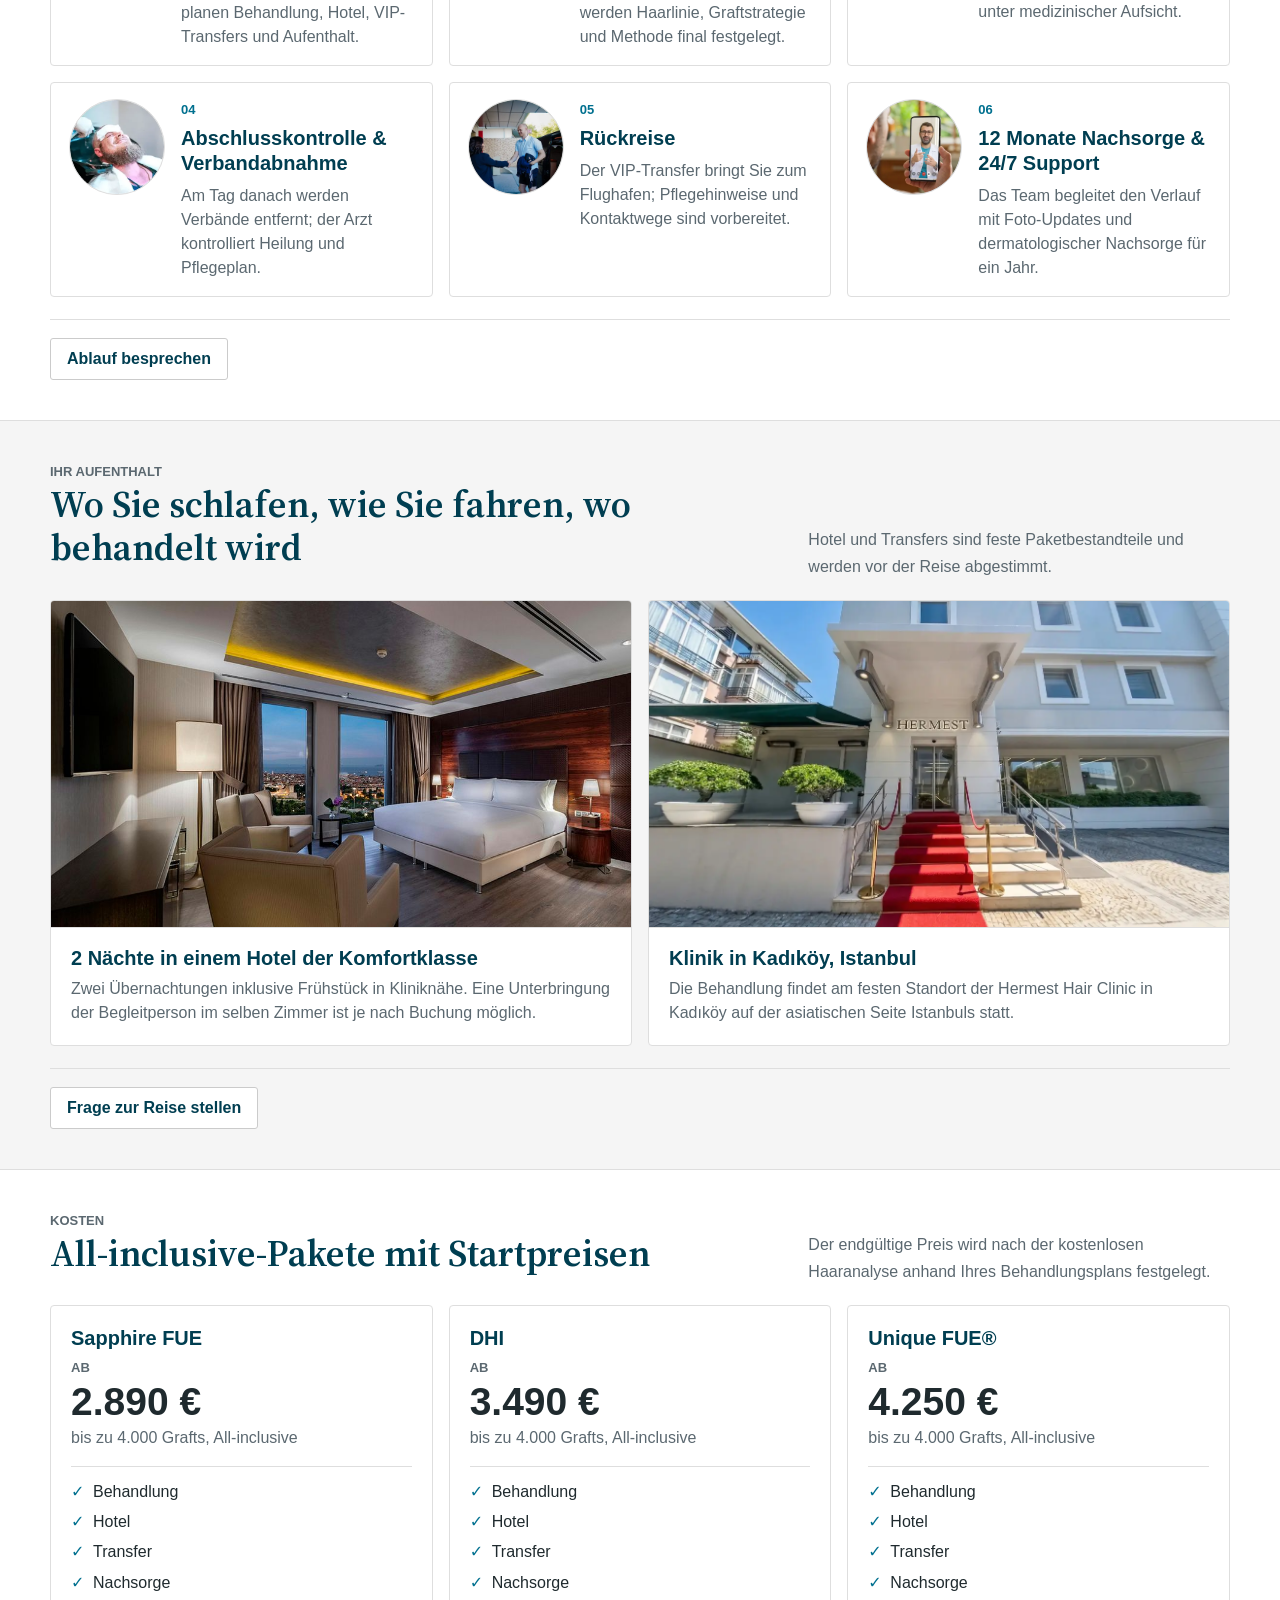
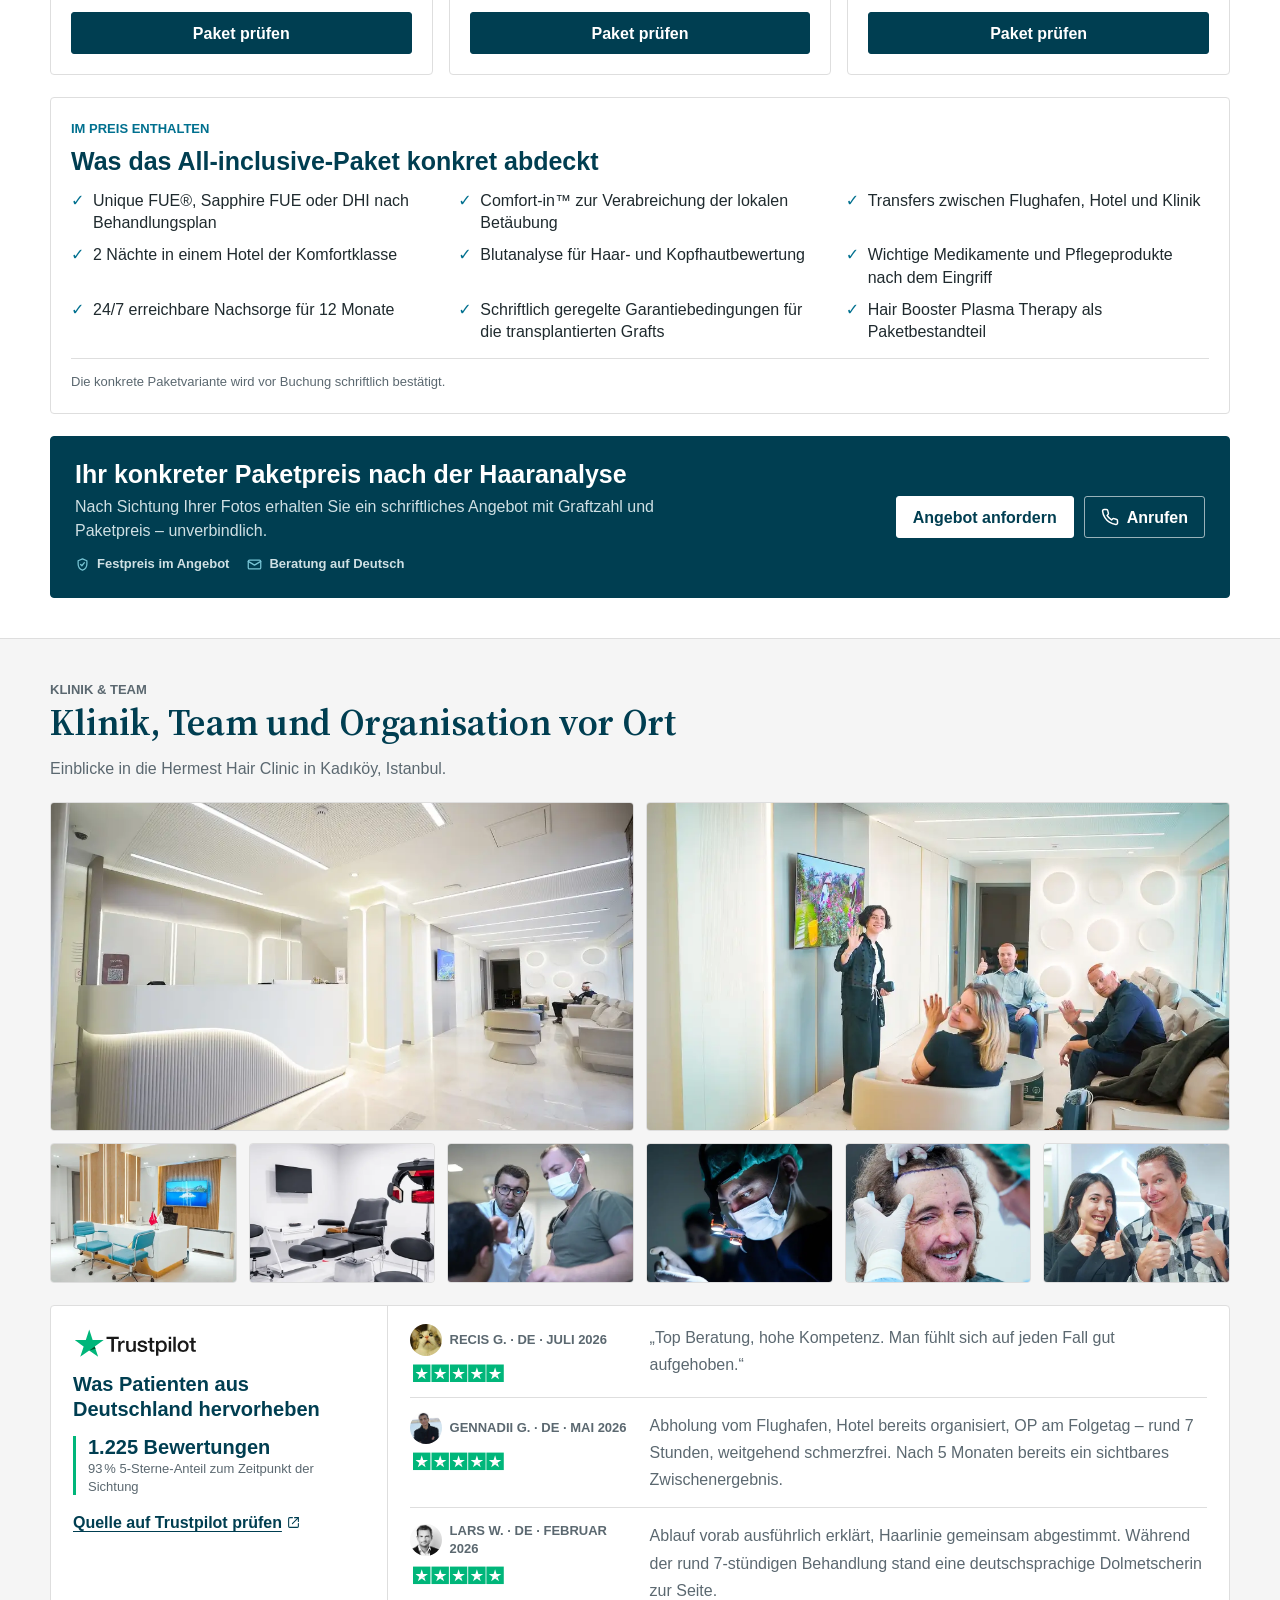
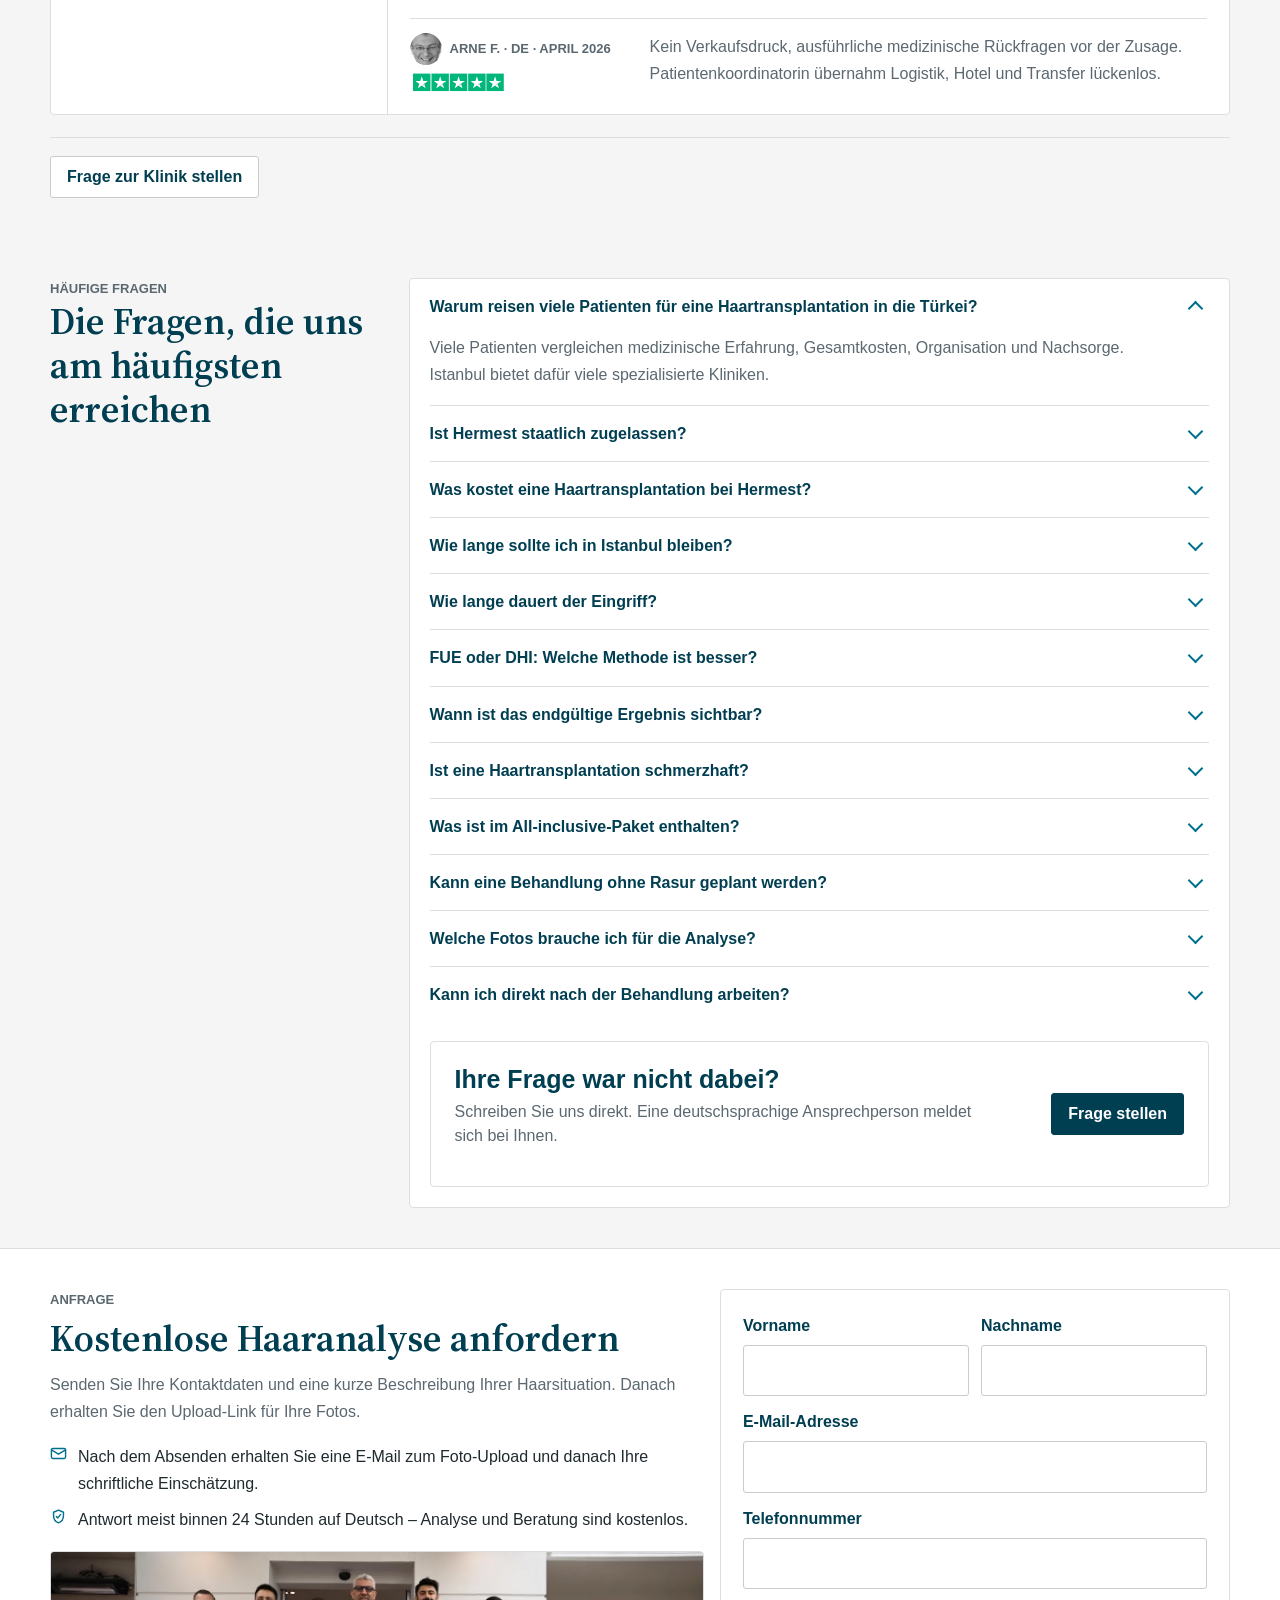
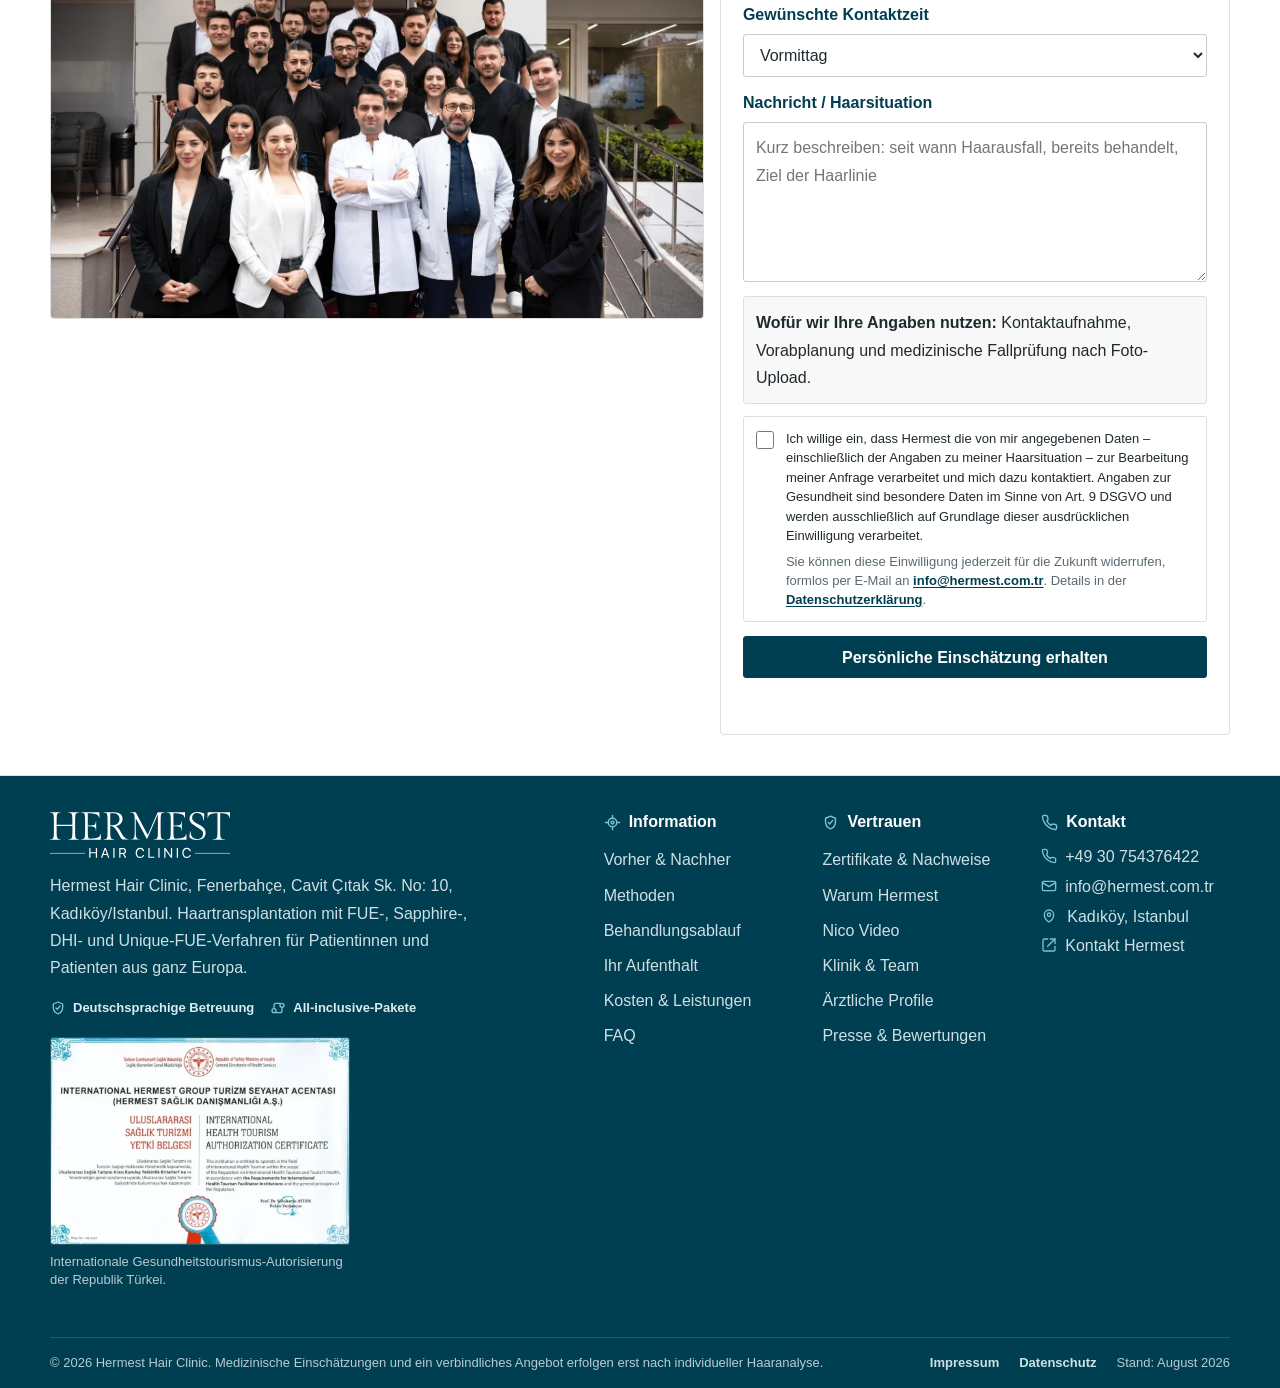
==== commit 4875da13: "Show hero photo first on mobile, turn case gallery into a carousel - Hero image now renders above th" ====
--- a/index.html
+++ b/index.html
@@ -255,6 +255,9 @@
       <symbol id="icon-close" viewBox="0 0 24 24">
         <path d="M6 6l12 12M18 6 6 18" />
       </symbol>
+      <symbol id="icon-chevron" viewBox="0 0 24 24">
+        <path d="M9 6l6 6-6 6" />
+      </symbol>
       <!-- Offizielle WhatsApp-Wortbildmarke (Quelle: Meta Brand Resources) -->
       <symbol id="icon-whatsapp" viewBox="0 0 24 24">
         <path d="M17.472 14.382c-.297-.149-1.758-.867-2.03-.967-.273-.099-.471-.148-.67.15-.197.297-.767.966-.94 1.164-.173.199-.347.223-.644.075-.297-.15-1.255-.463-2.39-1.475-.883-.788-1.48-1.761-1.653-2.059-.173-.297-.018-.458.13-.606.134-.133.298-.347.446-.52.149-.174.198-.298.298-.497.099-.198.05-.371-.025-.52-.075-.149-.669-1.612-.916-2.207-.242-.579-.487-.5-.669-.51-.173-.008-.371-.01-.57-.01-.198 0-.52.074-.792.372-.272.297-1.04 1.016-1.04 2.479 0 1.462 1.065 2.875 1.213 3.074.149.198 2.096 3.2 5.077 4.487.709.306 1.262.489 1.694.625.712.227 1.36.195 1.871.118.571-.085 1.758-.719 2.006-1.413.248-.694.248-1.289.173-1.413-.074-.124-.272-.198-.57-.347m-5.421 7.403h-.004a9.87 9.87 0 01-5.031-1.378l-.361-.214-3.741.982.998-3.648-.235-.374a9.86 9.86 0 01-1.51-5.26c.001-5.45 4.436-9.884 9.888-9.884 2.64 0 5.122 1.03 6.988 2.898a9.825 9.825 0 012.893 6.994c-.003 5.45-4.437 9.884-9.885 9.884m8.413-18.297A11.815 11.815 0 0012.05 0C5.495 0 .16 5.335.157 11.892c0 2.096.547 4.142 1.588 5.945L.057 24l6.305-1.654a11.882 11.882 0 005.683 1.448h.005c6.554 0 11.89-5.335 11.893-11.893a11.821 11.821 0 00-3.48-8.413Z" />
@@ -389,61 +392,70 @@
             </p>
           </div>
 
-          <!-- Fallkarten wie Produktkarten: Foto zuerst, dann Methode, Graftzahl, Zeitraum. -->
-          <div class="card-grid card-grid--3">
-            <article class="card">
-              <img class="card__media" src="assets/images/case-3312.webp" alt="Vorher-Nachher-Beispiel einer Haartransplantation mit 3312 Grafts" loading="lazy" decoding="async" />
-              <div class="card__body">
-                <div class="card__foot">
-                  <button
-                    type="button"
-                    class="link-trigger"
-                    data-lead-trigger
-                    data-topic="Fallbeispiel 01 – DHI, 3.312 Grafts"
-                    data-heading="Vergleichbaren Fall besprechen"
-                    data-subtext="Wir ordnen dieses Beispiel für Ihre Ausgangslage ein."
-                  >
-                    Fall besprechen
-                  </button>
+          <!-- Fallkarten als kaydırılabilir Carousel: zwei Karten pro Bildschirm, per Pfeile weiterschaltbar. -->
+          <div class="case-carousel">
+            <div class="case-carousel__track" data-case-track>
+              <article class="card case-carousel__slide">
+                <img class="card__media" src="assets/images/case-3312.webp" alt="Vorher-Nachher-Beispiel einer Haartransplantation mit 3312 Grafts" loading="lazy" decoding="async" />
+                <div class="card__body">
+                  <div class="card__foot">
+                    <button
+                      type="button"
+                      class="link-trigger"
+                      data-lead-trigger
+                      data-topic="Fallbeispiel 01 – DHI, 3.312 Grafts"
+                      data-heading="Vergleichbaren Fall besprechen"
+                      data-subtext="Wir ordnen dieses Beispiel für Ihre Ausgangslage ein."
+                    >
+                      Fall besprechen
+                    </button>
+                  </div>
                 </div>
-              </div>
-            </article>
-
-            <article class="card">
-              <img class="card__media" src="assets/images/case-3577.webp" alt="Vorher-Nachher-Beispiel einer Haartransplantation mit 3577 Grafts" loading="lazy" decoding="async" />
-              <div class="card__body">
-                <div class="card__foot">
-                  <button
-                    type="button"
-                    class="link-trigger"
-                    data-lead-trigger
-                    data-topic="Fallbeispiel 02 – DHI, 3.577 Grafts"
-                    data-heading="Vergleichbaren Fall besprechen"
-                    data-subtext="Wir ordnen dieses Beispiel für Ihre Ausgangslage ein."
-                  >
-                    Fall besprechen
-                  </button>
+              </article>
+
+              <article class="card case-carousel__slide">
+                <img class="card__media" src="assets/images/case-3577.webp" alt="Vorher-Nachher-Beispiel einer Haartransplantation mit 3577 Grafts" loading="lazy" decoding="async" />
+                <div class="card__body">
+                  <div class="card__foot">
+                    <button
+                      type="button"
+                      class="link-trigger"
+                      data-lead-trigger
+                      data-topic="Fallbeispiel 02 – DHI, 3.577 Grafts"
+                      data-heading="Vergleichbaren Fall besprechen"
+                      data-subtext="Wir ordnen dieses Beispiel für Ihre Ausgangslage ein."
+                    >
+                      Fall besprechen
+                    </button>
+                  </div>
                 </div>
-              </div>
-            </article>
-
-            <article class="card">
-              <img class="card__media" src="assets/images/case-4176.webp" alt="Vorher-Nachher-Beispiel einer Haartransplantation mit 4716 Grafts" loading="lazy" decoding="async" />
-              <div class="card__body">
-                <div class="card__foot">
-                  <button
-                    type="button"
-                    class="link-trigger"
-                    data-lead-trigger
-                    data-topic="Fallbeispiel 03 – Unique FUE, 4.716 Grafts"
-                    data-heading="Vergleichbaren Fall besprechen"
-                    data-subtext="Wir ordnen dieses Beispiel für Ihre Ausgangslage ein."
-                  >
-                    Fall besprechen
-                  </button>
+              </article>
+
+              <article class="card case-carousel__slide">
+                <img class="card__media" src="assets/images/case-4176.webp" alt="Vorher-Nachher-Beispiel einer Haartransplantation mit 4716 Grafts" loading="lazy" decoding="async" />
+                <div class="card__body">
+                  <div class="card__foot">
+                    <button
+                      type="button"
+                      class="link-trigger"
+                      data-lead-trigger
+                      data-topic="Fallbeispiel 03 – Unique FUE, 4.716 Grafts"
+                      data-heading="Vergleichbaren Fall besprechen"
+                      data-subtext="Wir ordnen dieses Beispiel für Ihre Ausgangslage ein."
+                    >
+                      Fall besprechen
+                    </button>
+                  </div>
                 </div>
-              </div>
-            </article>
+              </article>
+            </div>
+
+            <button type="button" class="case-carousel__nav case-carousel__nav--prev" data-case-prev aria-label="Vorherige Fälle anzeigen">
+              <svg class="icon" aria-hidden="true"><use href="#icon-chevron"></use></svg>
+            </button>
+            <button type="button" class="case-carousel__nav case-carousel__nav--next" data-case-next aria-label="Weitere Fälle anzeigen">
+              <svg class="icon" aria-hidden="true"><use href="#icon-chevron"></use></svg>
+            </button>
           </div>
 
           <div class="caption-box">
--- a/styles.css
+++ b/styles.css
@@ -1359,6 +1359,78 @@
 }
 
 /* ===========================================================================
+   VORHER & NACHHER – kaydırılabilir Carousel, zwei Karten pro Ansicht
+   =========================================================================== */
+.case-carousel {
+  position: relative;
+}
+
+.case-carousel__track {
+  display: grid;
+  grid-auto-flow: column;
+  grid-auto-columns: calc(50% - var(--gap) / 2);
+  gap: var(--gap);
+  overflow-x: auto;
+  scroll-snap-type: x mandatory;
+  scroll-padding-left: 0;
+  scrollbar-width: none;
+}
+
+.case-carousel__track::-webkit-scrollbar {
+  display: none;
+}
+
+.case-carousel__slide {
+  scroll-snap-align: start;
+  min-width: 0;
+}
+
+.case-carousel__nav {
+  position: absolute;
+  top: 50%;
+  z-index: 2;
+  display: inline-flex;
+  align-items: center;
+  justify-content: center;
+  width: 40px;
+  height: 40px;
+  transform: translateY(-50%);
+  border: 1px solid var(--border-strong);
+  border-radius: 999px;
+  background: var(--surface);
+  color: var(--deep-teal);
+  cursor: pointer;
+}
+
+.case-carousel__nav:hover {
+  background: var(--surface-alt);
+  border-color: var(--deep-teal);
+}
+
+.case-carousel__nav--prev {
+  left: 8px;
+}
+
+.case-carousel__nav--next {
+  right: 8px;
+}
+
+/* Ab hier ist links/rechts vom Container genug Luft, um die Pfeile nach außen zu setzen. */
+@media (min-width: 1061px) {
+  .case-carousel__nav--prev {
+    left: -20px;
+  }
+
+  .case-carousel__nav--next {
+    right: -20px;
+  }
+}
+
+.case-carousel__nav--prev .icon {
+  transform: rotate(180deg);
+}
+
+/* ===========================================================================
    CTA-BÄNDER
    Hell ist der Standard. Dunkel genau einmal, vor den Preisen.
    =========================================================================== */
@@ -1459,8 +1531,8 @@
   gap: 5px;
   padding: 6px 10px;
   border-radius: var(--radius-sm);
-  background: var(--deep-teal);
-  color: white;
+  background: linear-gradient(135deg, #f6e29b 0%, #d4af37 45%, #a9791f 100%);
+  color: #3a2a00;
   font-size: var(--fs-xs);
   font-weight: 700;
   letter-spacing: 0.03em;
@@ -1478,7 +1550,7 @@
   width: 18px;
   height: 12px;
   border-radius: 2px;
-  outline: 1px solid rgba(255, 255, 255, 0.6);
+  outline: 1px solid rgba(58, 42, 0, 0.4);
   outline-offset: -0.5px;
 }
 
@@ -2512,6 +2584,11 @@
     grid-template-columns: 1fr;
   }
 
+  /* Das Klinikfoto steht mobil vor dem Text, nicht danach. */
+  .hero__aside {
+    order: -1;
+  }
+
   .patient-video-frame,
   .trustpilot-digest__intro {
     border-right: 0;
@@ -2713,6 +2790,23 @@
     width: min(100% - 22px, var(--container));
   }
 
+  .case-carousel__track {
+    grid-auto-columns: calc(85% - var(--gap) / 2);
+  }
+
+  .case-carousel__nav {
+    width: 34px;
+    height: 34px;
+  }
+
+  .case-carousel__nav--prev {
+    left: 4px;
+  }
+
+  .case-carousel__nav--next {
+    right: 4px;
+  }
+
   .masthead {
     min-height: 66px;
     gap: 10px;
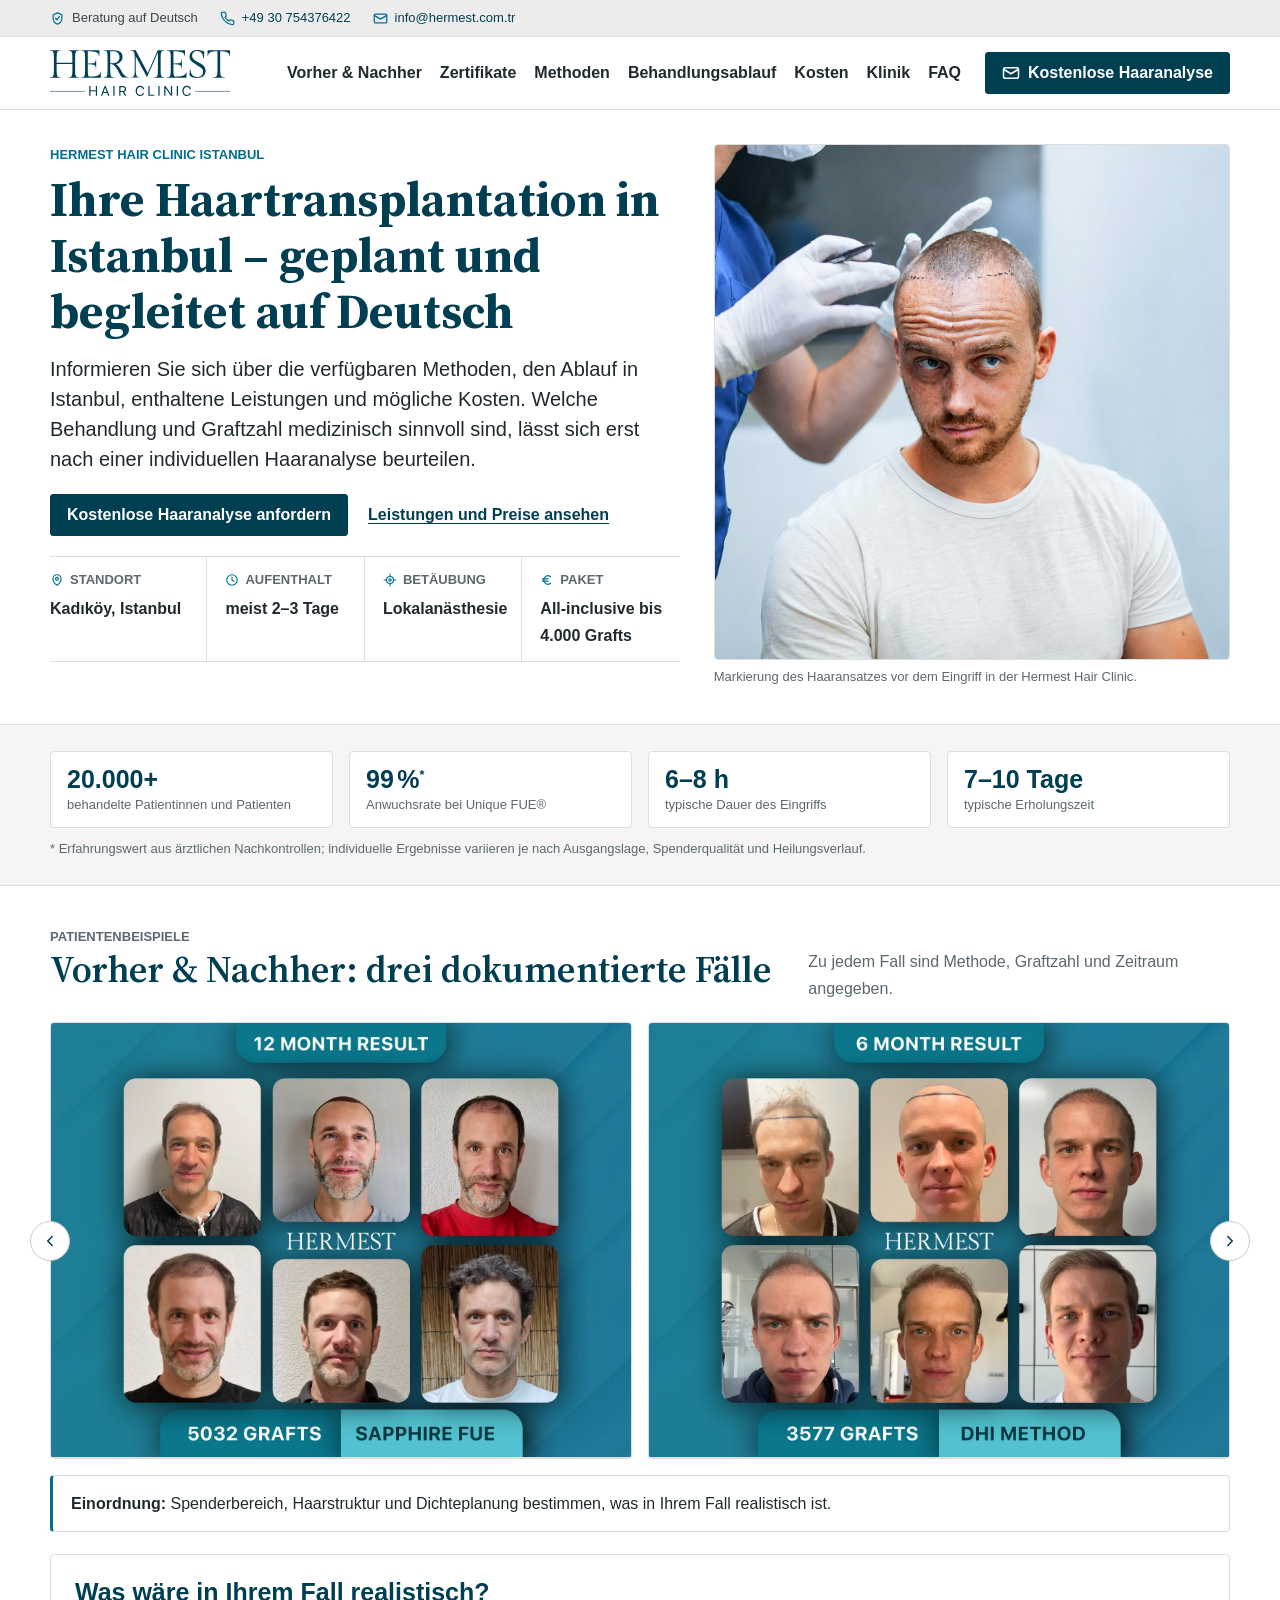
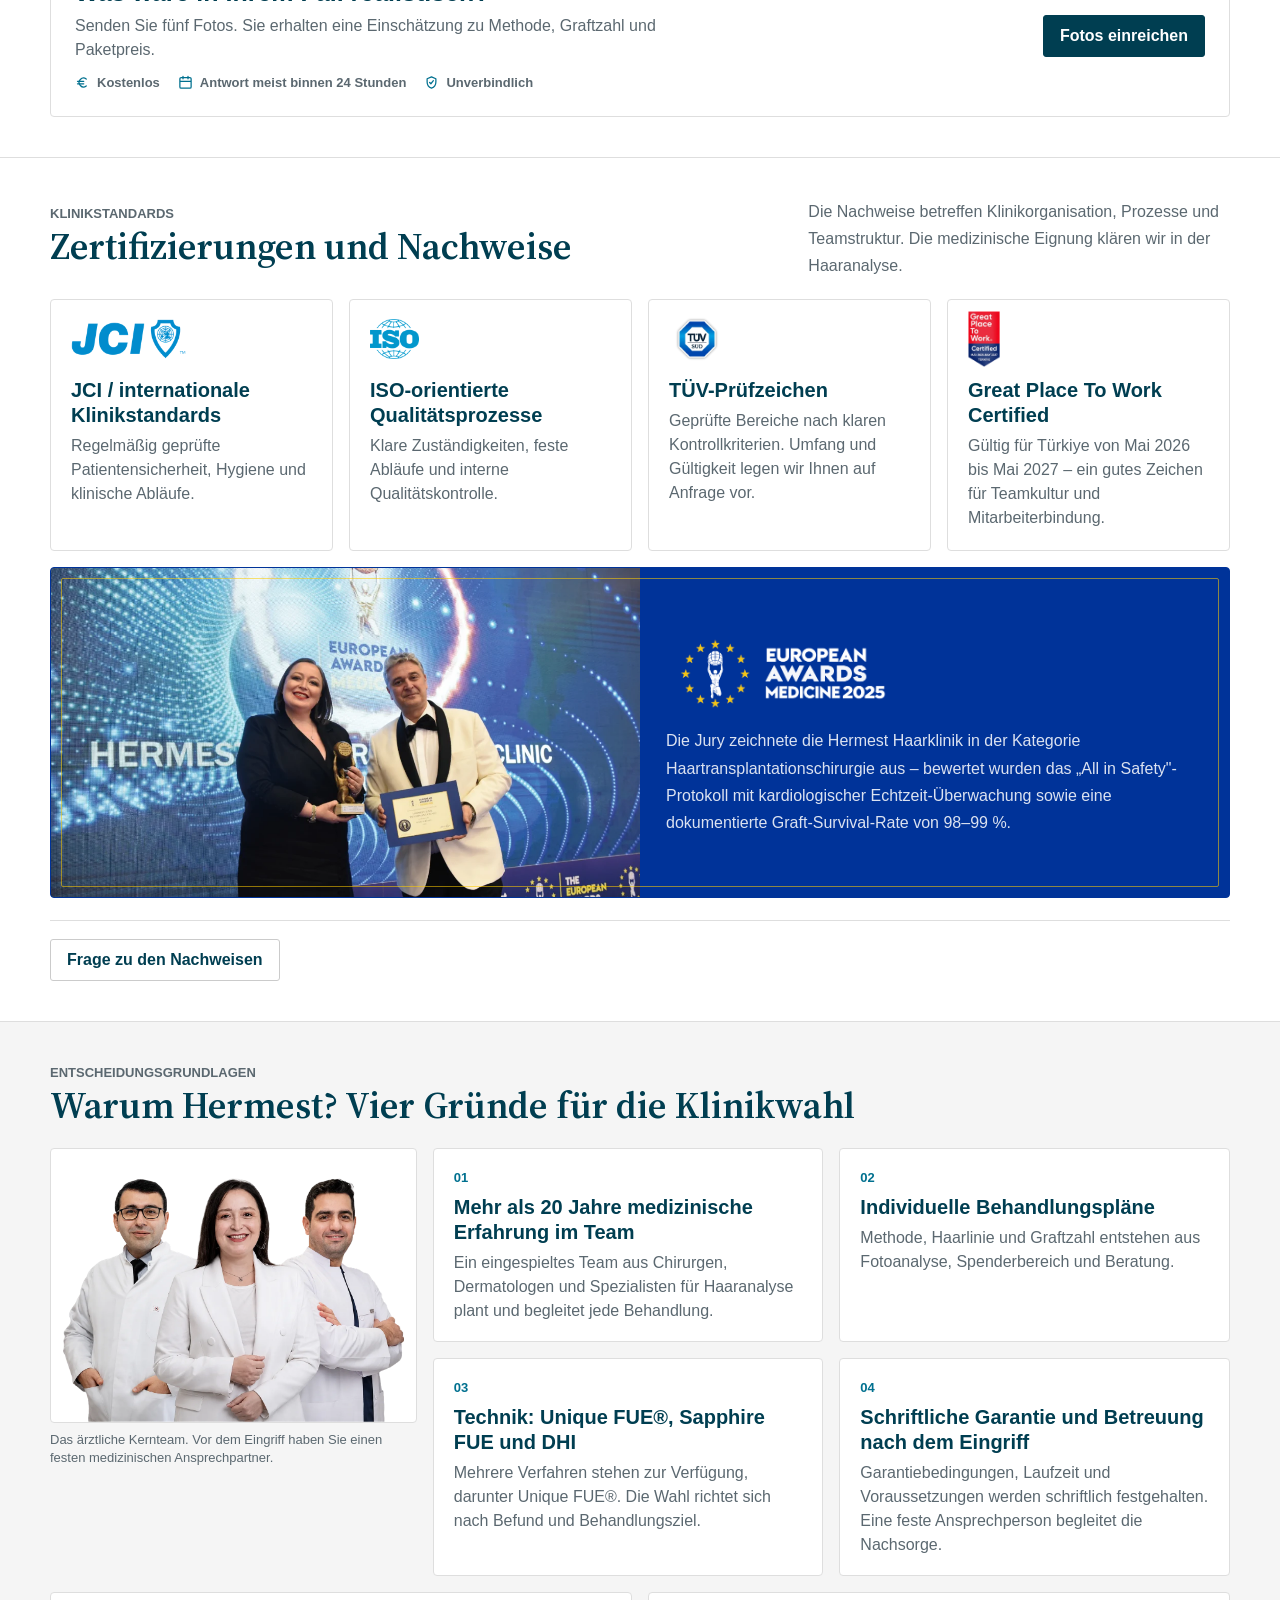
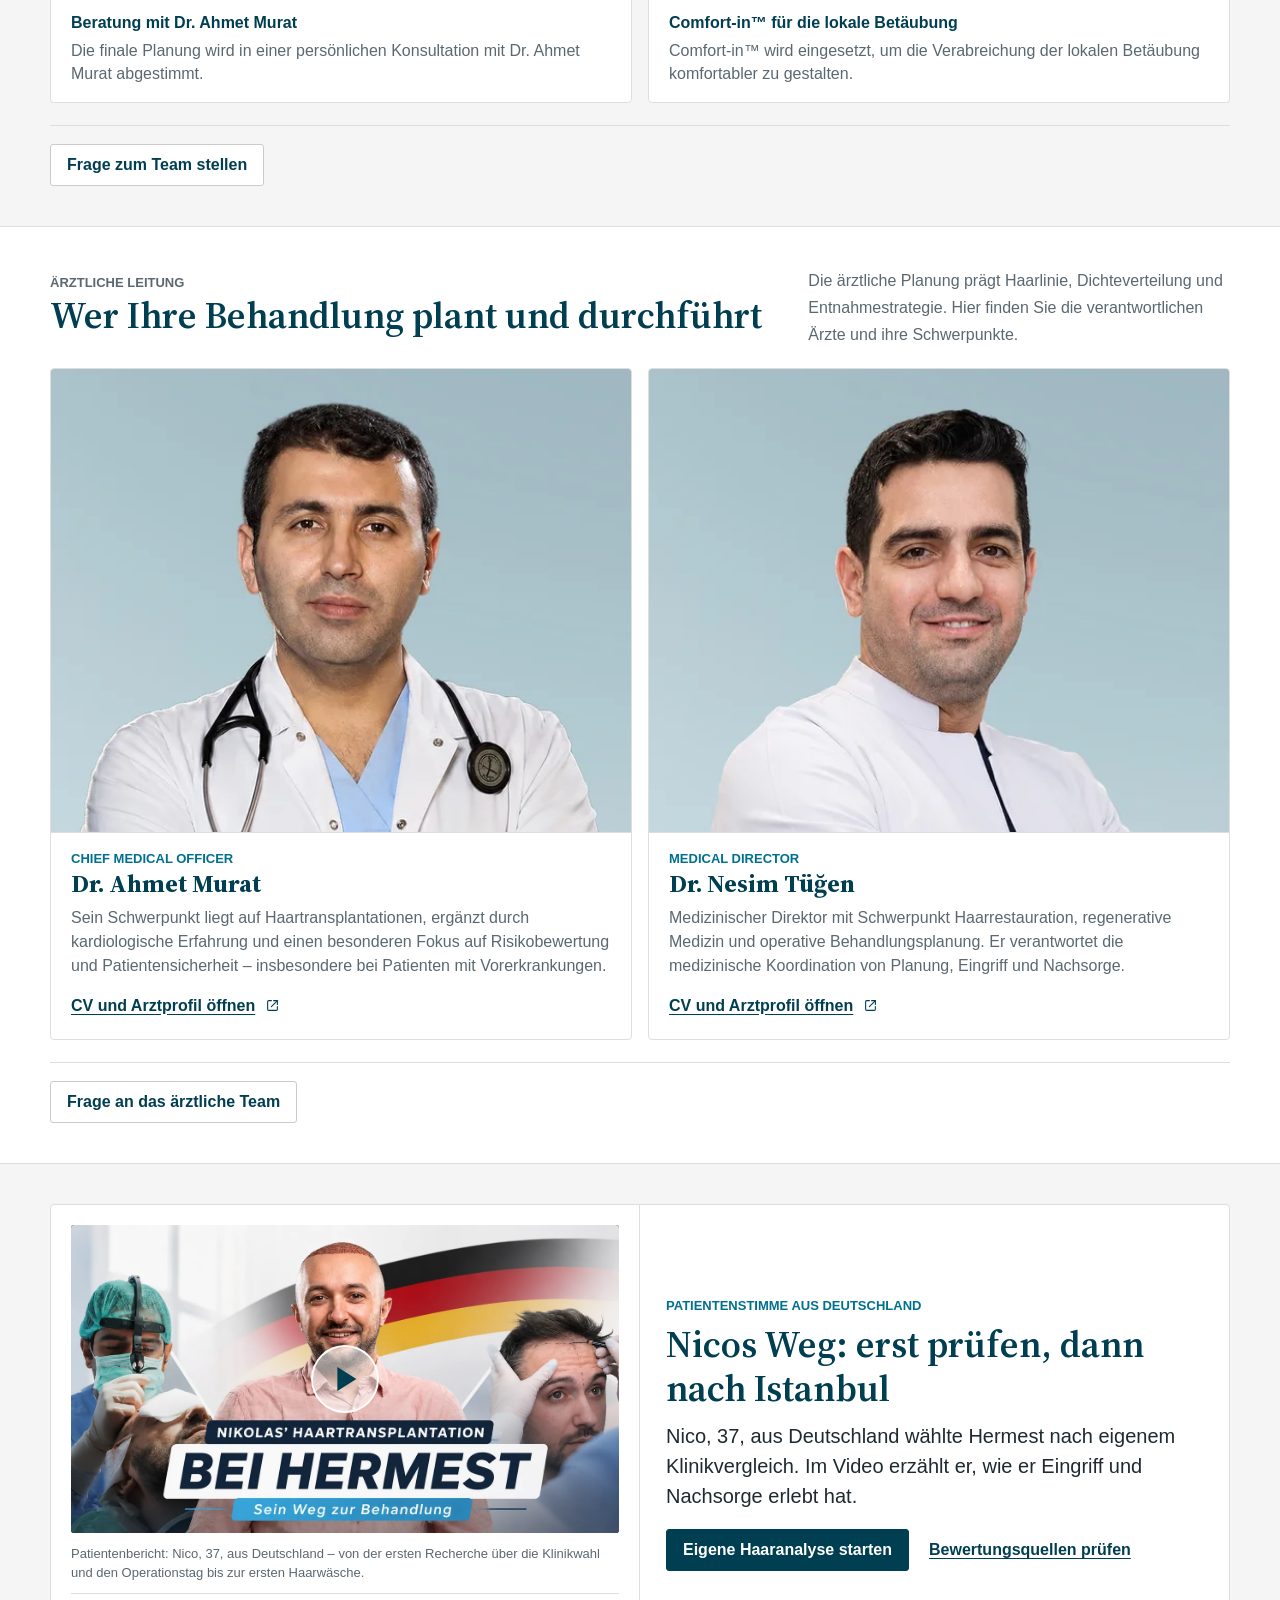
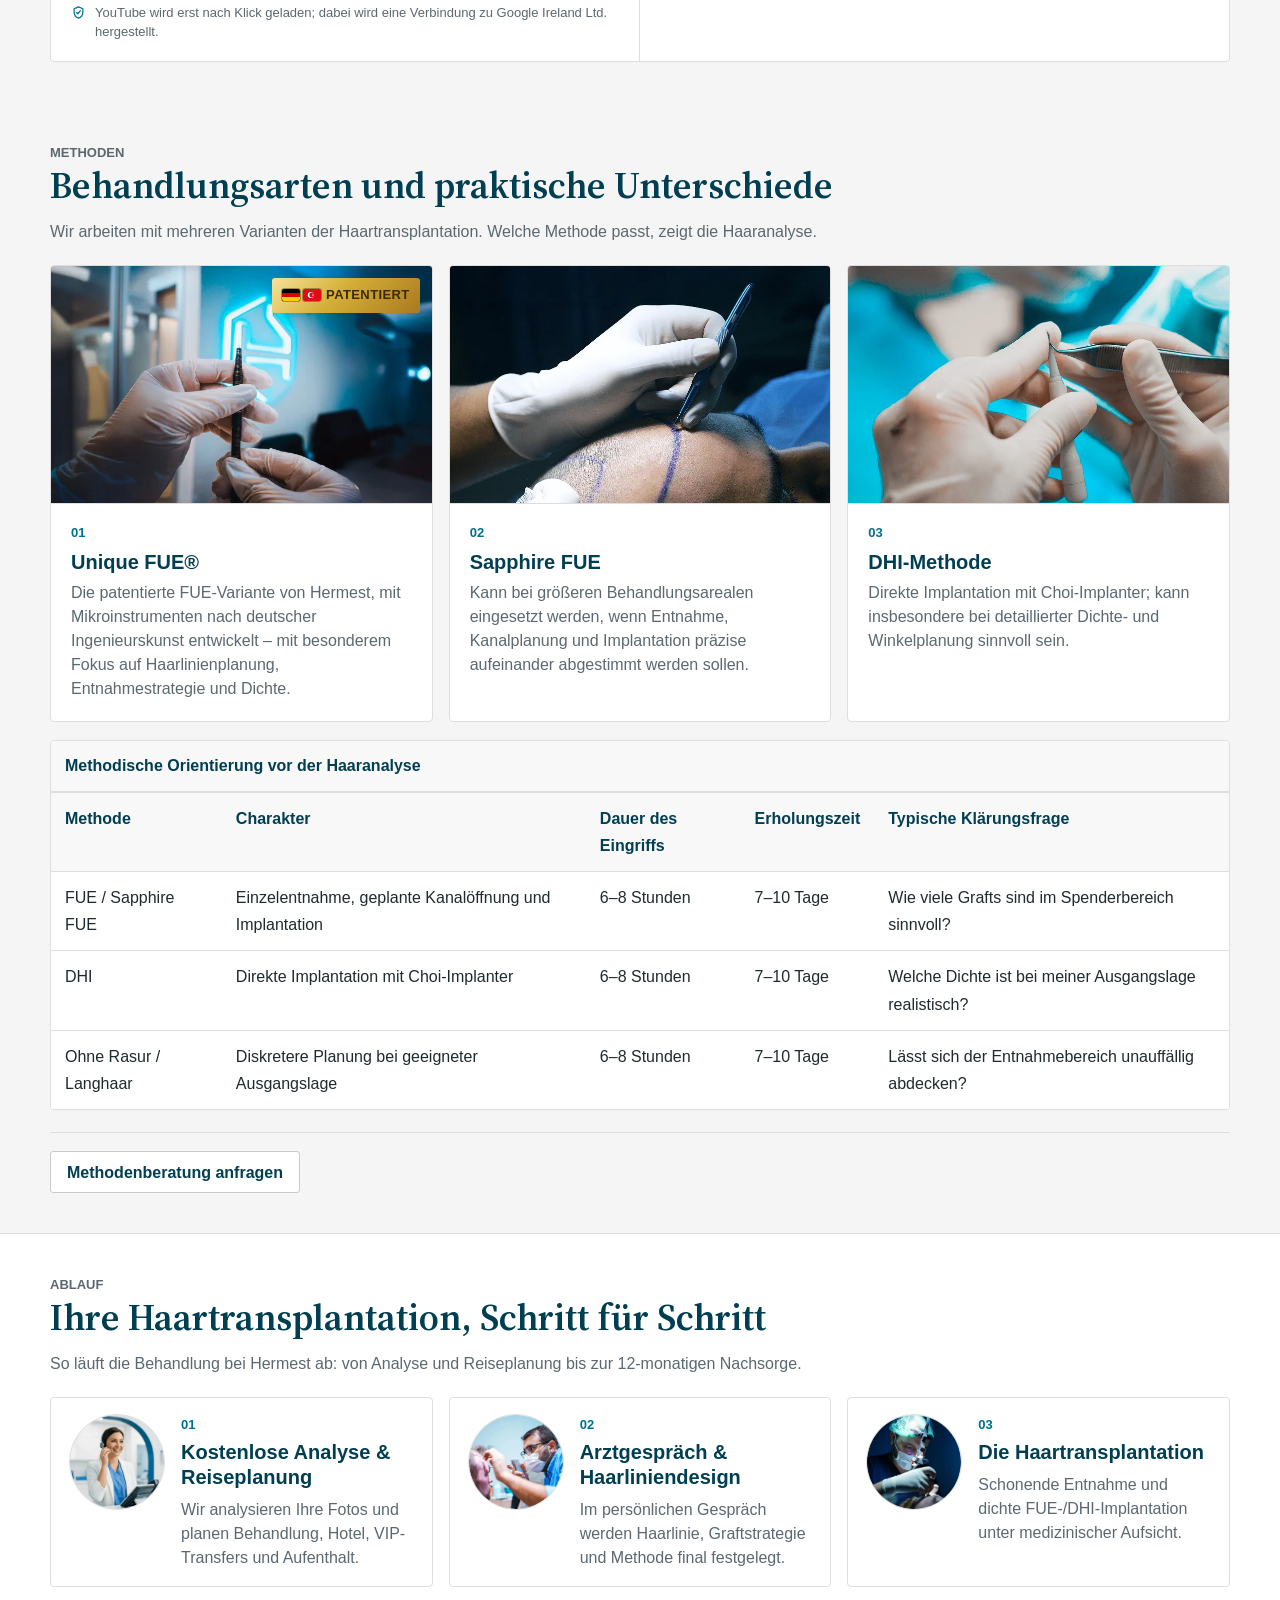
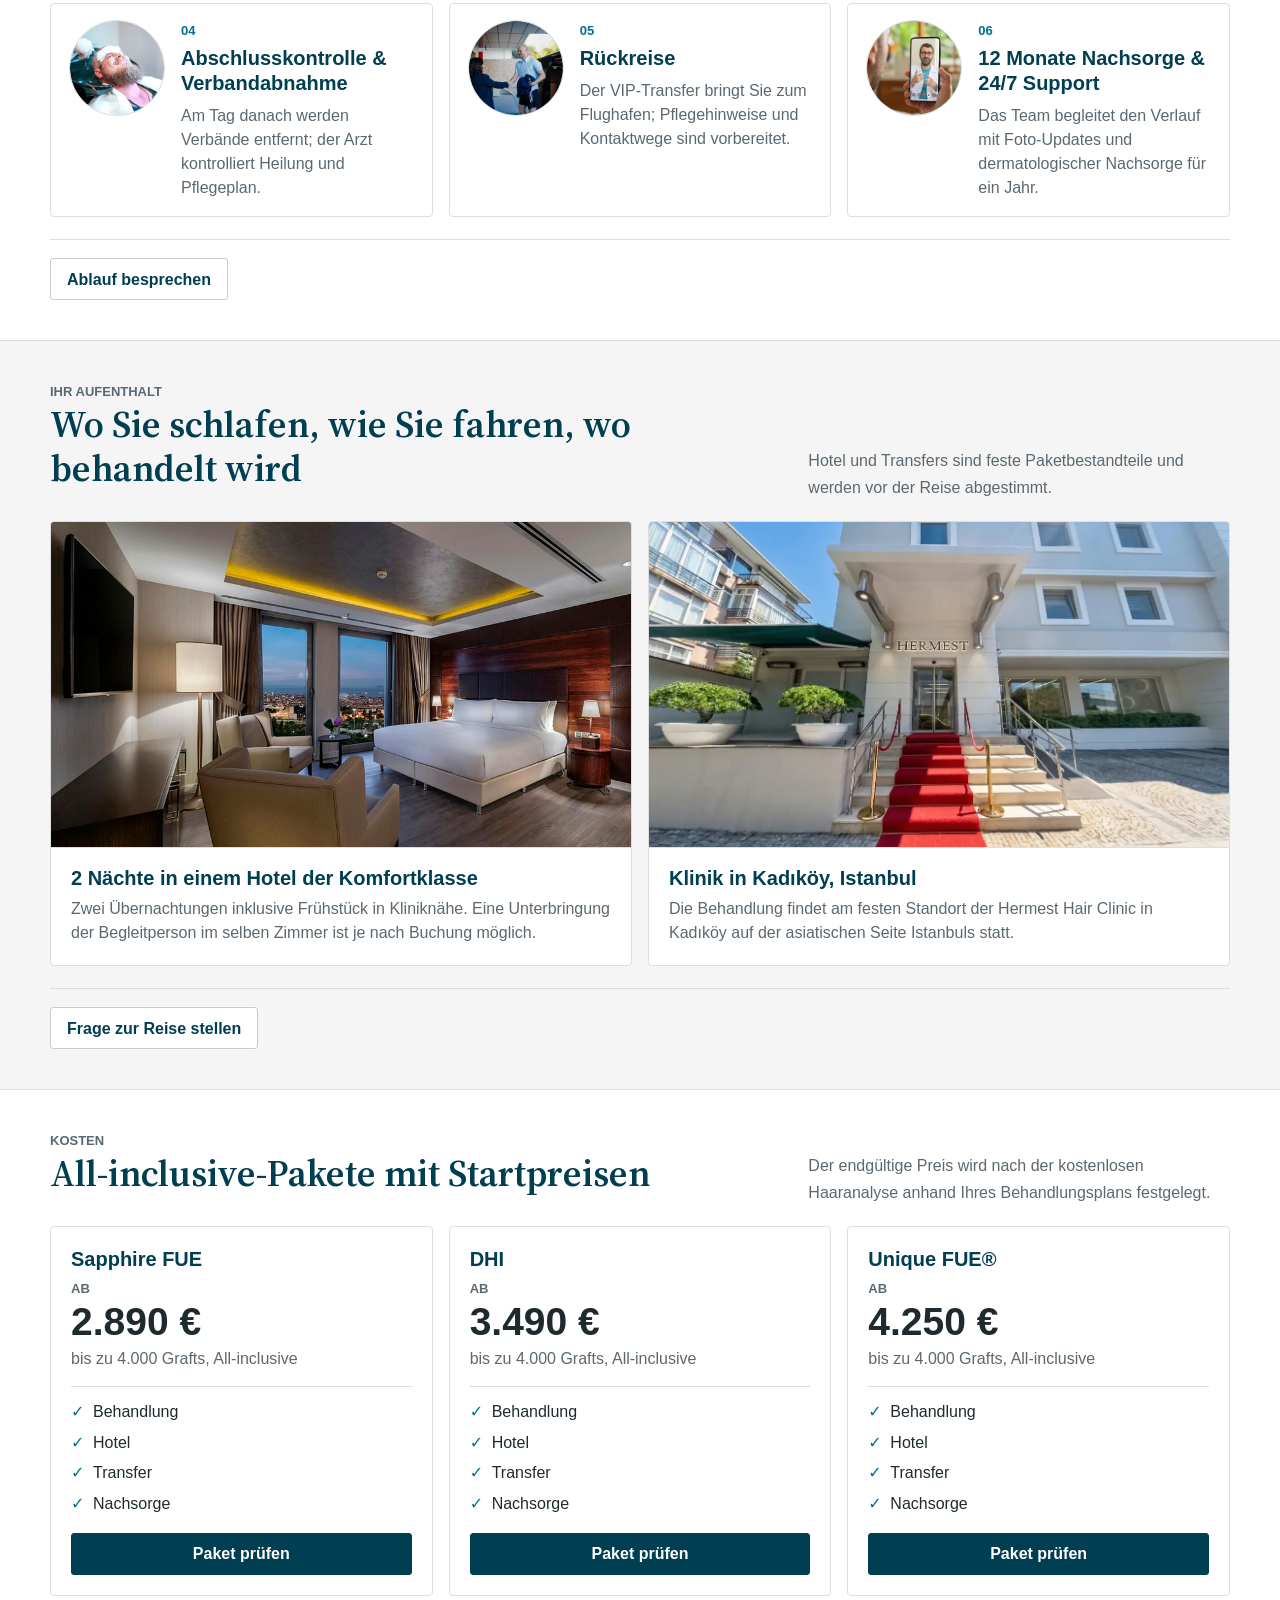
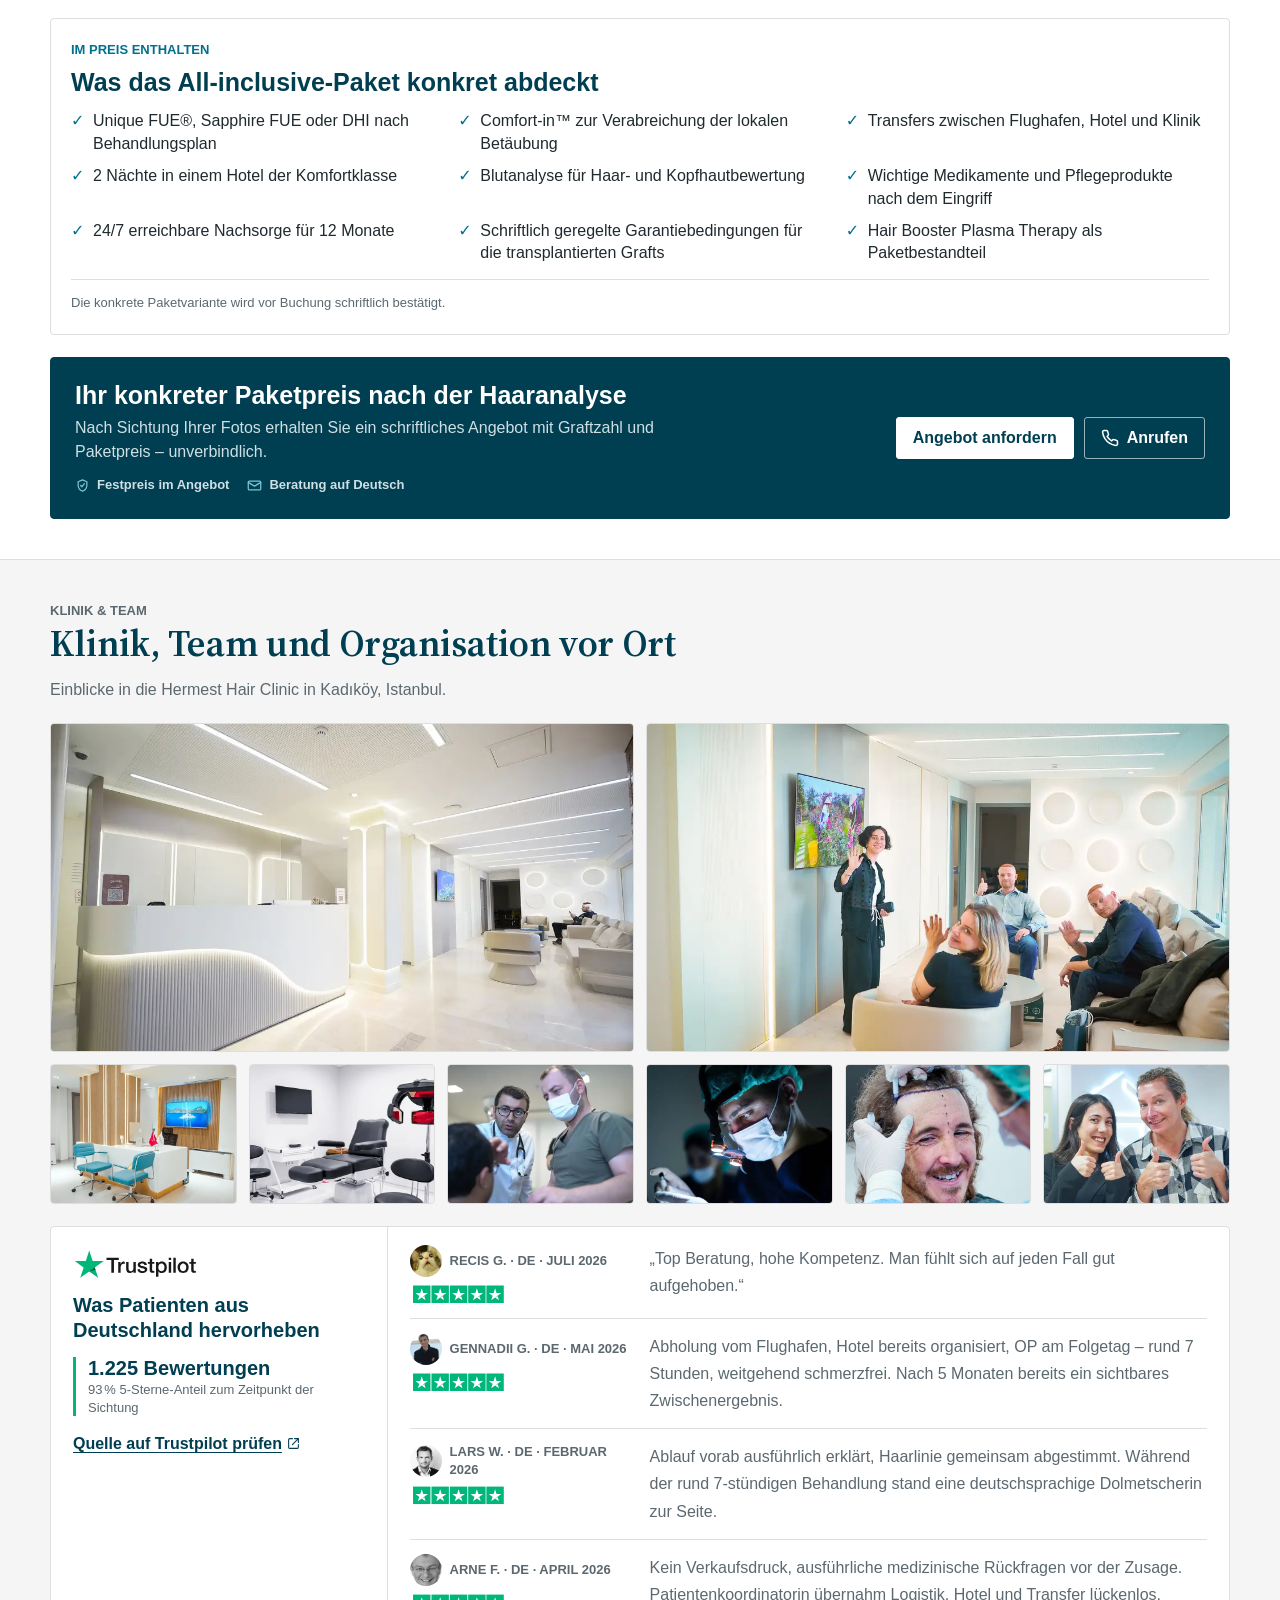
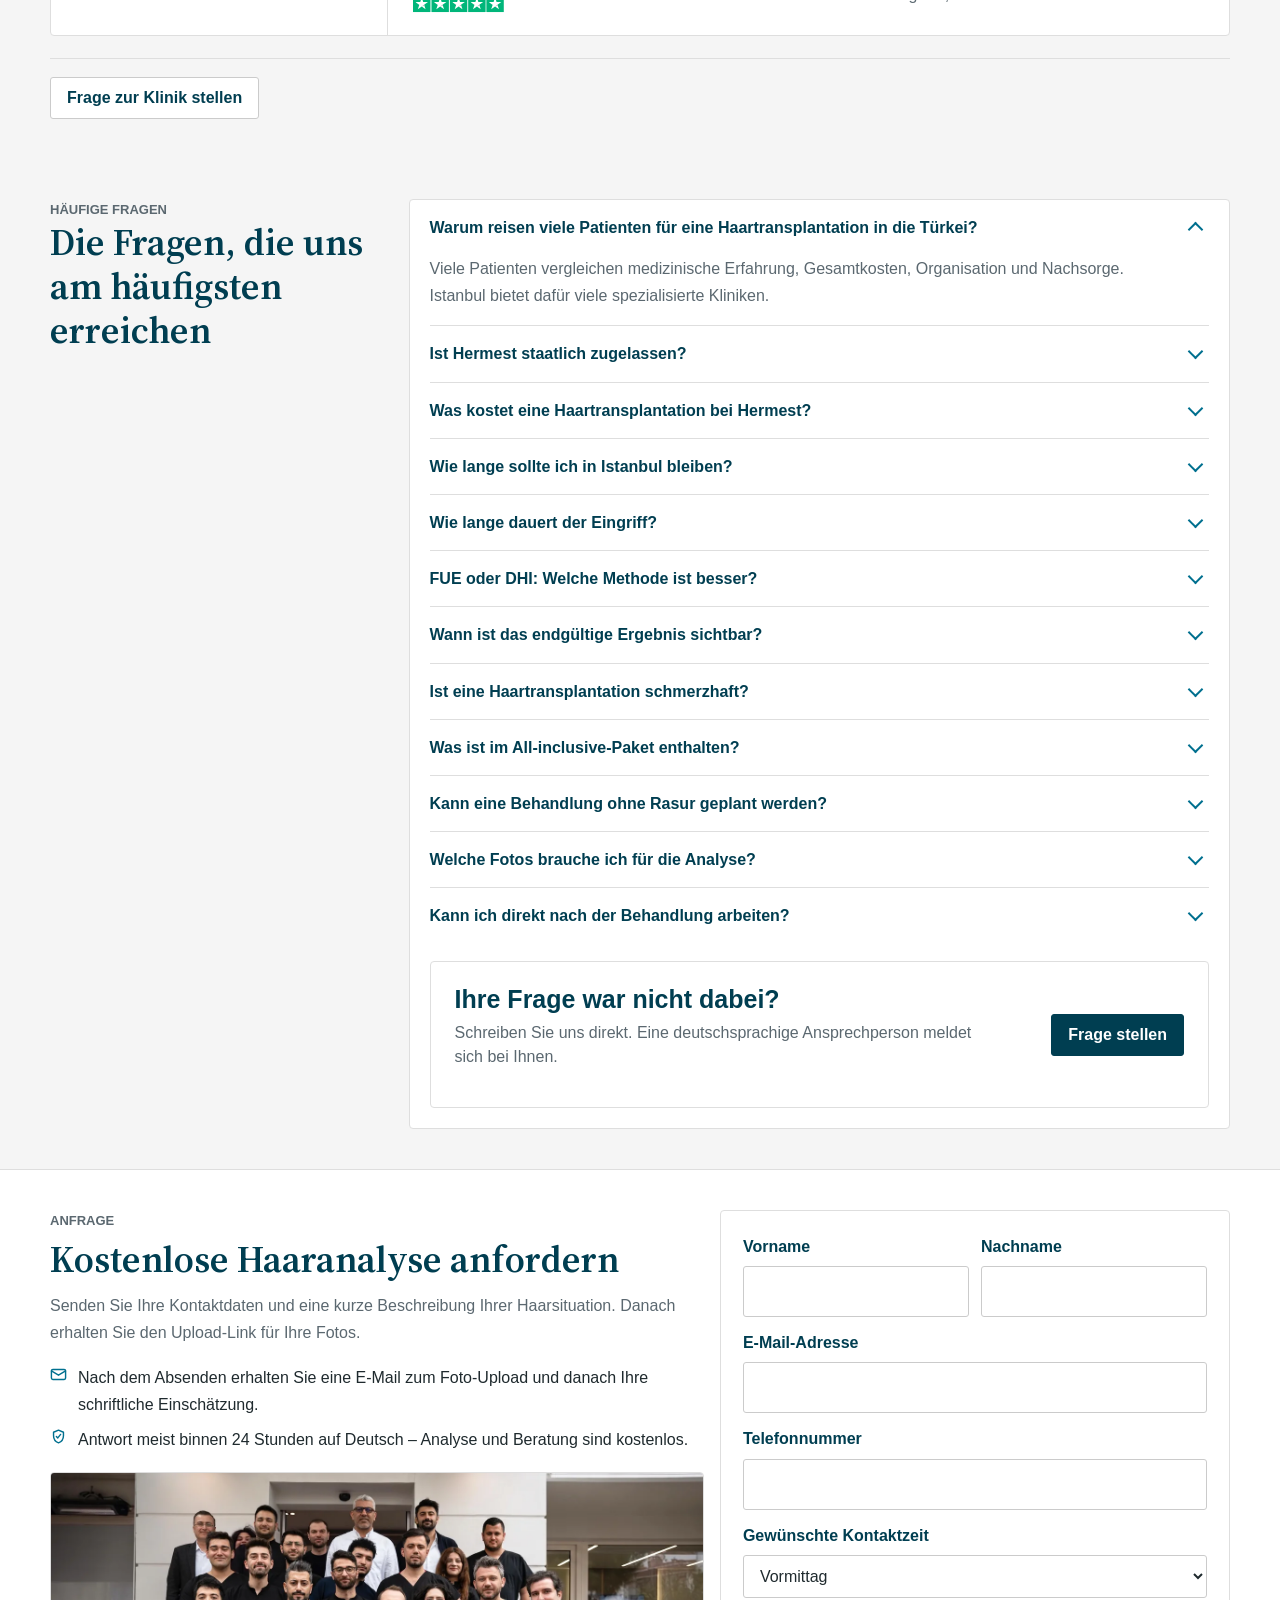
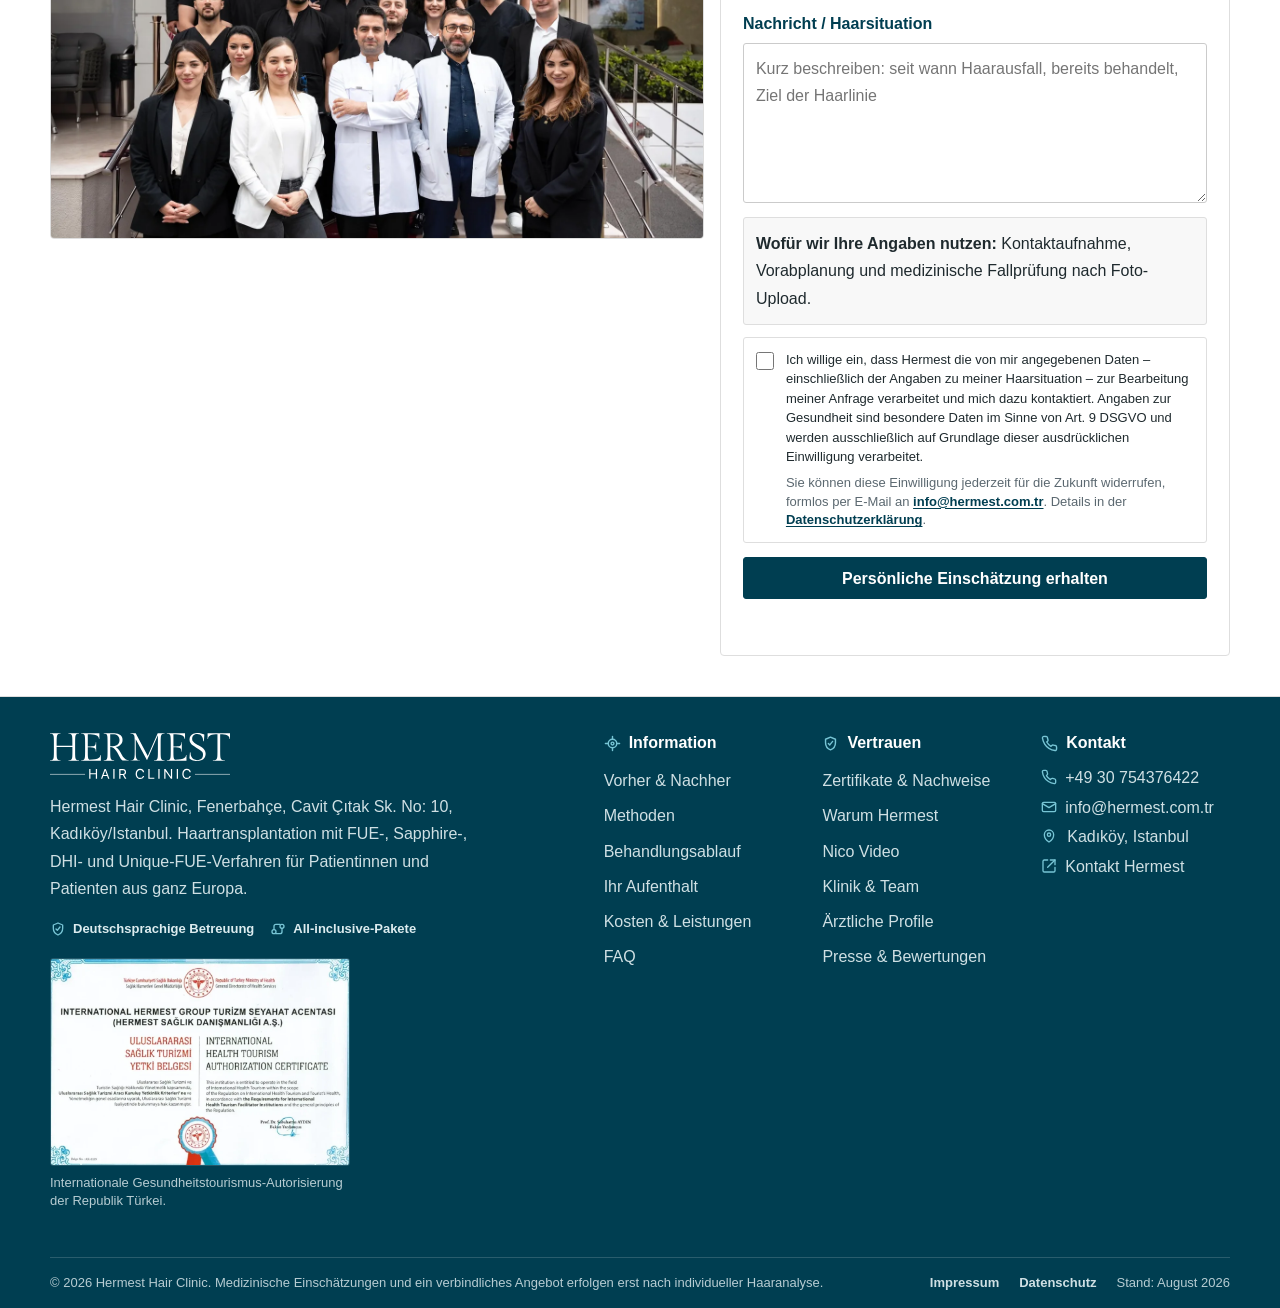
==== commit e5020d43: "Simplify case carousel and remove the WhatsApp float button - Case carousel cards are now purely vis" ====
--- a/index.html
+++ b/index.html
@@ -258,10 +258,6 @@
       <symbol id="icon-chevron" viewBox="0 0 24 24">
         <path d="M9 6l6 6-6 6" />
       </symbol>
-      <!-- Offizielle WhatsApp-Wortbildmarke (Quelle: Meta Brand Resources) -->
-      <symbol id="icon-whatsapp" viewBox="0 0 24 24">
-        <path d="M17.472 14.382c-.297-.149-1.758-.867-2.03-.967-.273-.099-.471-.148-.67.15-.197.297-.767.966-.94 1.164-.173.199-.347.223-.644.075-.297-.15-1.255-.463-2.39-1.475-.883-.788-1.48-1.761-1.653-2.059-.173-.297-.018-.458.13-.606.134-.133.298-.347.446-.52.149-.174.198-.298.298-.497.099-.198.05-.371-.025-.52-.075-.149-.669-1.612-.916-2.207-.242-.579-.487-.5-.669-.51-.173-.008-.371-.01-.57-.01-.198 0-.52.074-.792.372-.272.297-1.04 1.016-1.04 2.479 0 1.462 1.065 2.875 1.213 3.074.149.198 2.096 3.2 5.077 4.487.709.306 1.262.489 1.694.625.712.227 1.36.195 1.871.118.571-.085 1.758-.719 2.006-1.413.248-.694.248-1.289.173-1.413-.074-.124-.272-.198-.57-.347m-5.421 7.403h-.004a9.87 9.87 0 01-5.031-1.378l-.361-.214-3.741.982.998-3.648-.235-.374a9.86 9.86 0 01-1.51-5.26c.001-5.45 4.436-9.884 9.888-9.884 2.64 0 5.122 1.03 6.988 2.898a9.825 9.825 0 012.893 6.994c-.003 5.45-4.437 9.884-9.885 9.884m8.413-18.297A11.815 11.815 0 0012.05 0C5.495 0 .16 5.335.157 11.892c0 2.096.547 4.142 1.588 5.945L.057 24l6.305-1.654a11.882 11.882 0 005.683 1.448h.005c6.554 0 11.89-5.335 11.893-11.893a11.821 11.821 0 00-3.48-8.413Z" />
-      </symbol>
     </svg>
 
     <header id="top" class="site-header">
@@ -392,61 +388,19 @@
             </p>
           </div>
 
-          <!-- Fallkarten als kaydırılabilir Carousel: zwei Karten pro Bildschirm, per Pfeile weiterschaltbar. -->
+          <!-- Fallkarten als kaydırılabilir Carousel: rein visuell, ohne Text/CTA auf den Karten. -->
           <div class="case-carousel">
             <div class="case-carousel__track" data-case-track>
               <article class="card case-carousel__slide">
                 <img class="card__media" src="assets/images/case-3312.webp" alt="Vorher-Nachher-Beispiel einer Haartransplantation mit 3312 Grafts" loading="lazy" decoding="async" />
-                <div class="card__body">
-                  <div class="card__foot">
-                    <button
-                      type="button"
-                      class="link-trigger"
-                      data-lead-trigger
-                      data-topic="Fallbeispiel 01 – DHI, 3.312 Grafts"
-                      data-heading="Vergleichbaren Fall besprechen"
-                      data-subtext="Wir ordnen dieses Beispiel für Ihre Ausgangslage ein."
-                    >
-                      Fall besprechen
-                    </button>
-                  </div>
-                </div>
               </article>
 
               <article class="card case-carousel__slide">
                 <img class="card__media" src="assets/images/case-3577.webp" alt="Vorher-Nachher-Beispiel einer Haartransplantation mit 3577 Grafts" loading="lazy" decoding="async" />
-                <div class="card__body">
-                  <div class="card__foot">
-                    <button
-                      type="button"
-                      class="link-trigger"
-                      data-lead-trigger
-                      data-topic="Fallbeispiel 02 – DHI, 3.577 Grafts"
-                      data-heading="Vergleichbaren Fall besprechen"
-                      data-subtext="Wir ordnen dieses Beispiel für Ihre Ausgangslage ein."
-                    >
-                      Fall besprechen
-                    </button>
-                  </div>
-                </div>
               </article>
 
               <article class="card case-carousel__slide">
                 <img class="card__media" src="assets/images/case-4176.webp" alt="Vorher-Nachher-Beispiel einer Haartransplantation mit 4716 Grafts" loading="lazy" decoding="async" />
-                <div class="card__body">
-                  <div class="card__foot">
-                    <button
-                      type="button"
-                      class="link-trigger"
-                      data-lead-trigger
-                      data-topic="Fallbeispiel 03 – Unique FUE, 4.716 Grafts"
-                      data-heading="Vergleichbaren Fall besprechen"
-                      data-subtext="Wir ordnen dieses Beispiel für Ihre Ausgangslage ein."
-                    >
-                      Fall besprechen
-                    </button>
-                  </div>
-                </div>
               </article>
             </div>
 
@@ -456,6 +410,12 @@
             <button type="button" class="case-carousel__nav case-carousel__nav--next" data-case-next aria-label="Weitere Fälle anzeigen">
               <svg class="icon" aria-hidden="true"><use href="#icon-chevron"></use></svg>
             </button>
+
+            <div class="case-carousel__dots" data-case-dots aria-hidden="true">
+              <span class="case-carousel__dot is-active"></span>
+              <span class="case-carousel__dot"></span>
+              <span class="case-carousel__dot"></span>
+            </div>
           </div>
 
           <div class="caption-box">
@@ -1535,22 +1495,6 @@
       </div>
     </footer>
 
-    <!--
-      WhatsApp-Nummer bitte prüfen: hier ist aktuell die Festnetznummer der Seite hinterlegt.
-      Für WhatsApp wird die verifizierte WhatsApp-Business-Nummer benötigt (Format ohne + und ohne 00).
-    -->
-    <a
-      class="wa-float"
-      data-wa-float
-      href="https://wa.me/4930754376422?text=Hallo%2C%20ich%20interessiere%20mich%20f%C3%BCr%20eine%20Haartransplantation%20und%20h%C3%A4tte%20gerne%20eine%20kostenlose%20Haaranalyse."
-      target="_blank"
-      rel="noopener"
-      aria-label="Beratung per WhatsApp starten – öffnet WhatsApp in einem neuen Tab"
-    >
-      <svg class="icon icon--brand" aria-hidden="true"><use href="#icon-whatsapp"></use></svg>
-      <span class="wa-float__label">Per WhatsApp fragen</span>
-    </a>
-
     <div class="mobile-cta" data-mobile-cta aria-label="Schnellkontakt">
       <a class="mobile-cta__call" href="tel:+4930754376422">
         <svg class="icon"><use href="#icon-phone"></use></svg>
--- a/styles.css
+++ b/styles.css
@@ -454,68 +454,7 @@
    Einzige Ausnahme von der Schattenregel: Elemente, die über dem Inhalt
    liegen, brauchen eine minimale Abgrenzung.
    =========================================================================== */
-.wa-float {
-  position: fixed;
-  right: 22px;
-  bottom: 22px;
-  z-index: 45;
-  display: inline-flex;
-  align-items: center;
-  gap: 0;
-  height: 54px;
-  padding: 0 16px;
-  border-radius: var(--radius);
-  background: #25d366;
-  color: #ffffff;
-  box-shadow: 0 2px 10px rgba(0, 0, 0, 0.16);
-  opacity: 0;
-  visibility: hidden;
-  transform: translateY(14px);
-  transition: opacity 220ms ease, transform 220ms ease, visibility 220ms,
-    gap 180ms ease, padding 180ms ease;
-}
-
-.wa-float.is-visible {
-  opacity: 1;
-  visibility: visible;
-  transform: translateY(0);
-}
-
-.wa-float:hover {
-  background: #1fbb59;
-  text-decoration: none;
-}
-
-.wa-float .icon {
-  width: 25px;
-  height: 25px;
-}
-
-.wa-float__label {
-  max-width: 0;
-  overflow: hidden;
-  white-space: nowrap;
-  font-weight: 700;
-  font-size: var(--fs-sm);
-  opacity: 0;
-  transition: max-width 220ms ease, opacity 180ms ease;
-}
-
-.wa-float:hover .wa-float__label,
-.wa-float:focus-visible .wa-float__label {
-  max-width: 220px;
-  margin-left: 10px;
-  opacity: 1;
-}
-
-.wa-float:focus-visible {
-  outline: 3px solid var(--deep-teal);
-  outline-offset: 3px;
-}
-
 @media (prefers-reduced-motion: reduce) {
-  .wa-float,
-  .wa-float__label,
   .mobile-cta {
     transition: none;
   }
@@ -1430,6 +1369,35 @@
   transform: rotate(180deg);
 }
 
+.case-carousel__dots {
+  display: none;
+  justify-content: center;
+  gap: 8px;
+  margin-top: 14px;
+}
+
+.case-carousel__dot {
+  width: 8px;
+  height: 8px;
+  border-radius: 999px;
+  background: var(--border-strong);
+}
+
+.case-carousel__dot.is-active {
+  background: var(--deep-teal);
+}
+
+/* Unter 1061px übernehmen Dots die Orientierung, die Pfeile treten zurück. */
+@media (max-width: 1060px) {
+  .case-carousel__nav {
+    display: none;
+  }
+
+  .case-carousel__dots {
+    display: flex;
+  }
+}
+
 /* ===========================================================================
    CTA-BÄNDER
    Hell ist der Standard. Dunkel genau einmal, vor den Preisen.
@@ -2551,29 +2519,6 @@
     padding-bottom: 70px;
   }
 
-  /* Über die CTA-Leiste heben, damit sich beide nicht überlagern. */
-  .wa-float {
-    right: 14px;
-    bottom: calc(78px + env(safe-area-inset-bottom, 0px));
-    height: 50px;
-    padding: 0 14px;
-  }
-
-  .wa-float .icon {
-    width: 24px;
-    height: 24px;
-  }
-
-  /* Auf Touchgeräten gibt es kein Hover – Label bleibt eingeklappt. */
-  .wa-float__label {
-    position: absolute;
-    width: 1px;
-    height: 1px;
-    margin: 0;
-    overflow: hidden;
-    clip-path: inset(50%);
-  }
-
   .hero__grid,
   .reason-layout,
   .patient-story,
@@ -2794,19 +2739,6 @@
     grid-auto-columns: calc(85% - var(--gap) / 2);
   }
 
-  .case-carousel__nav {
-    width: 34px;
-    height: 34px;
-  }
-
-  .case-carousel__nav--prev {
-    left: 4px;
-  }
-
-  .case-carousel__nav--next {
-    right: 4px;
-  }
-
   .masthead {
     min-height: 66px;
     gap: 10px;
